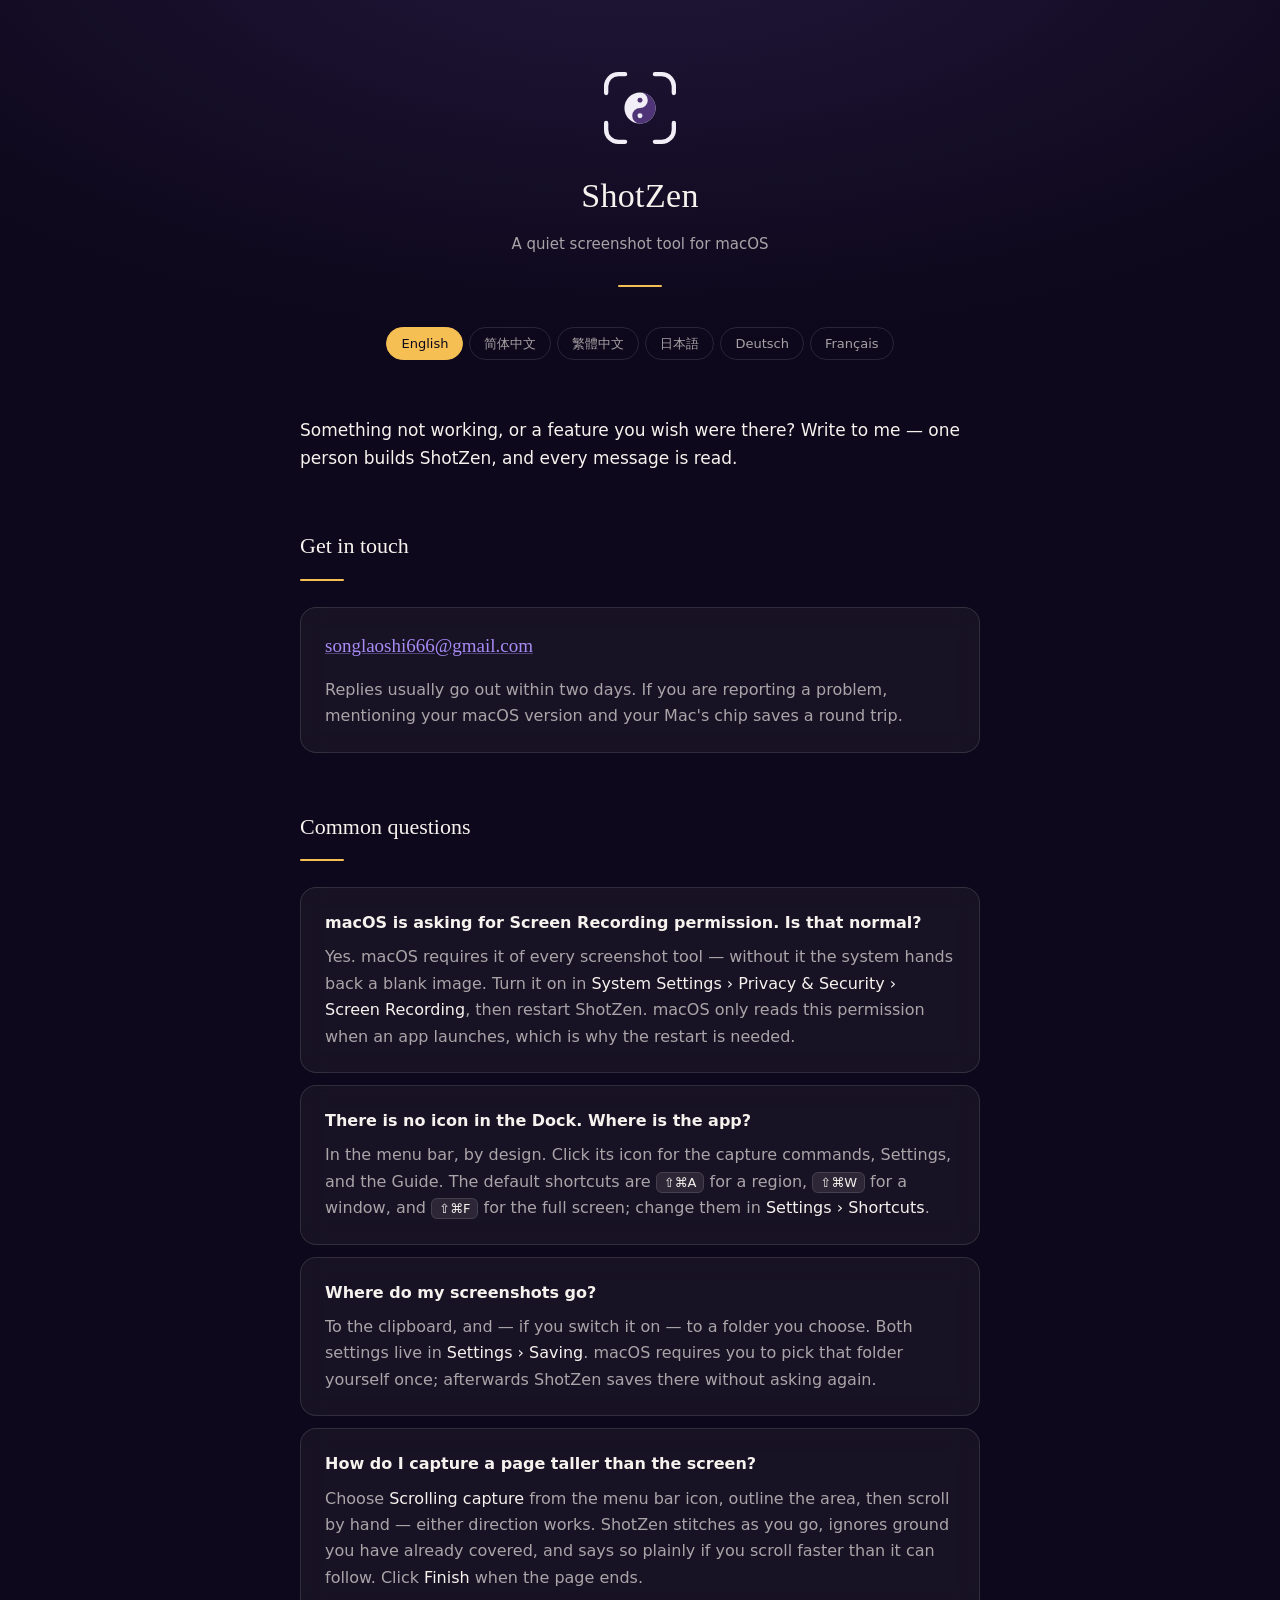
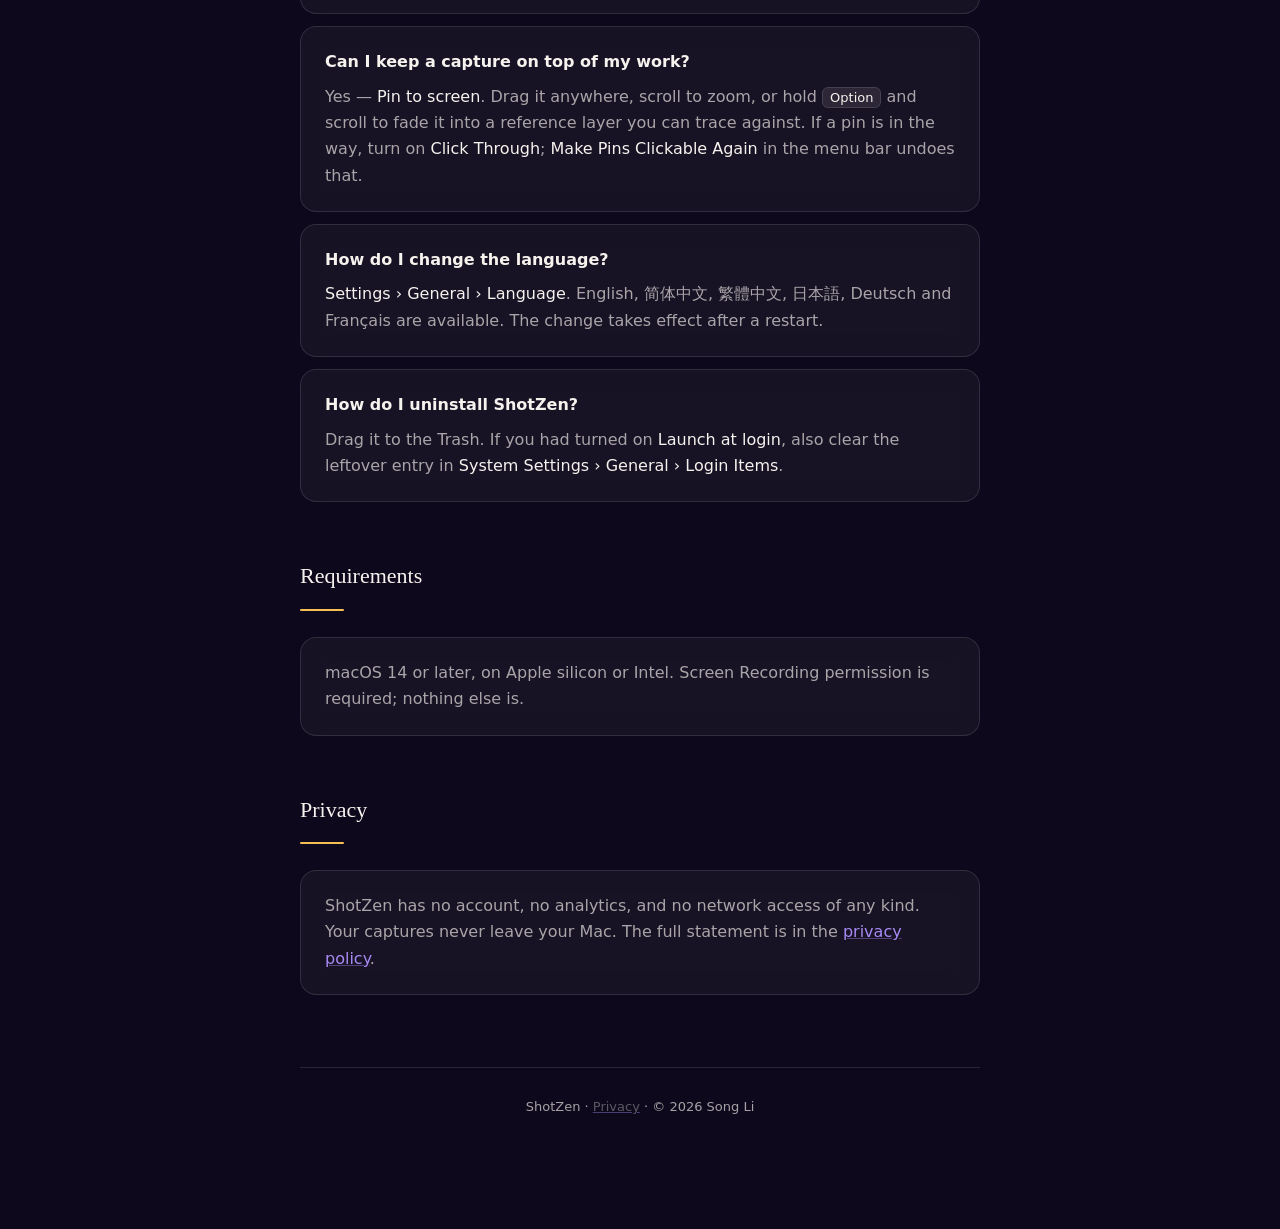
==== index.html @ 88cb07cc "Restore readable source layout in the CJK translations The pass that removed line breaks from inside" ====
<!DOCTYPE html>
<html lang="en">
<head>
<meta charset="utf-8">
<meta name="viewport" content="width=device-width, initial-scale=1">
<title>ShotZen — Support</title>
<meta name="description" content="Support for ShotZen, a quiet screenshot tool for macOS.">
<link rel="stylesheet" href="shotzen.css">
</head>
<body>
<div class="wrap">

<header>
  <!-- The app's own mark: four corner brackets around a taiji, light on the
       left, shade on the right — the same construction as the app icon. -->
  <svg class="mark" viewBox="0 0 100 100" role="img" aria-label="ShotZen">
    <g fill="none" stroke="#f2eef7" stroke-width="6" stroke-linecap="round">
      <path d="M3 29.32 L3 19.92 A16.92 16.92 0 0 1 19.92 3 L29.32 3"/>
      <path d="M70.68 3 L80.08 3 A16.92 16.92 0 0 1 97 19.92 L97 29.32"/>
      <path d="M97 70.68 L97 80.08 A16.92 16.92 0 0 1 80.08 97 L70.68 97"/>
      <path d="M29.32 97 L19.92 97 A16.92 16.92 0 0 1 3 80.08 L3 70.68"/>
    </g>
    <circle cx="50" cy="50" r="21.62" fill="#f2eef7"/>
    <path d="M50 28.38 A10.81 10.81 0 0 1 50 50 A10.81 10.81 0 0 0 50 71.62 A21.62 21.62 0 0 0 50 28.38 Z" fill="#4f3578"/>
    <circle cx="50" cy="39.19" r="3.46" fill="#4f3578"/>
    <circle cx="50" cy="60.81" r="3.46" fill="#f2eef7"/>
  </svg>
  <h1>ShotZen</h1>
  <p class="tagline">A quiet screenshot tool for macOS</p>
  <hr class="rule">
</header>

<nav class="langs" aria-label="Language">
  <button type="button" data-lang="en" aria-pressed="false">English</button>
  <button type="button" data-lang="zh-Hans" aria-pressed="false">简体中文</button>
  <button type="button" data-lang="zh-Hant" aria-pressed="false">繁體中文</button>
  <button type="button" data-lang="ja" aria-pressed="false">日本語</button>
  <button type="button" data-lang="de" aria-pressed="false">Deutsch</button>
  <button type="button" data-lang="fr" aria-pressed="false">Français</button>
</nav>

<main>

<!-- ===================== English ===================== -->
<article lang="en">
  <p class="lead">Something not working, or a feature you wish were there? Write
  to me — one person builds ShotZen, and every message is read.</p>

  <h2>Get in touch</h2><hr class="rule">
  <div class="card">
    <p class="mail"><a href="mailto:songlaoshi666@gmail.com">songlaoshi666@gmail.com</a></p>
    <p>Replies usually go out within two days. If you are reporting a problem,
    mentioning your macOS version and your Mac's chip saves a round trip.</p>
  </div>

  <h2>Common questions</h2><hr class="rule">

  <div class="card">
    <h3>macOS is asking for Screen Recording permission. Is that normal?</h3>
    <p>Yes. macOS requires it of every screenshot tool — without it the system
    hands back a blank image. Turn it on in <span class="path">System Settings ›
    Privacy &amp; Security › Screen Recording</span>, then restart ShotZen.
    macOS only reads this permission when an app launches, which is why the
    restart is needed.</p>
  </div>

  <div class="card">
    <h3>There is no icon in the Dock. Where is the app?</h3>
    <p>In the menu bar, by design. Click its icon for the capture commands,
    Settings, and the Guide. The default shortcuts are <kbd>⇧⌘A</kbd> for a
    region, <kbd>⇧⌘W</kbd> for a window, and <kbd>⇧⌘F</kbd> for the full
    screen; change them in <span class="path">Settings › Shortcuts</span>.</p>
  </div>

  <div class="card">
    <h3>Where do my screenshots go?</h3>
    <p>To the clipboard, and — if you switch it on — to a folder you choose.
    Both settings live in <span class="path">Settings › Saving</span>. macOS
    requires you to pick that folder yourself once; afterwards ShotZen saves
    there without asking again.</p>
  </div>

  <div class="card">
    <h3>How do I capture a page taller than the screen?</h3>
    <p>Choose <span class="path">Scrolling capture</span> from the menu bar
    icon, outline the area, then scroll by hand — either direction works.
    ShotZen stitches as you go, ignores ground you have already covered, and
    says so plainly if you scroll faster than it can follow. Click
    <span class="path">Finish</span> when the page ends.</p>
  </div>

  <div class="card">
    <h3>Can I keep a capture on top of my work?</h3>
    <p>Yes — <span class="path">Pin to screen</span>. Drag it anywhere, scroll
    to zoom, or hold <kbd>Option</kbd> and scroll to fade it into a reference
    layer you can trace against. If a pin is in the way, turn on
    <span class="path">Click Through</span>;
    <span class="path">Make Pins Clickable Again</span> in the menu bar undoes
    that.</p>
  </div>

  <div class="card">
    <h3>How do I change the language?</h3>
    <p><span class="path">Settings › General › Language</span>. English, 简体中文,
    繁體中文, 日本語, Deutsch and Français are available. The change takes effect
    after a restart.</p>
  </div>

  <div class="card">
    <h3>How do I uninstall ShotZen?</h3>
    <p>Drag it to the Trash. If you had turned on <span class="path">Launch at
    login</span>, also clear the leftover entry in <span class="path">System
    Settings › General › Login Items</span>.</p>
  </div>

  <h2>Requirements</h2><hr class="rule">
  <div class="card">
    <p>macOS 14 or later, on Apple silicon or Intel. Screen Recording
    permission is required; nothing else is.</p>
  </div>

  <h2>Privacy</h2><hr class="rule">
  <div class="card">
    <p>ShotZen has no account, no analytics, and no network access of any kind.
    Your captures never leave your Mac. The full statement is in the
    <a href="privacy.html">privacy policy</a>.</p>
  </div>
</article>

<!-- ===================== 简体中文 ===================== -->
<article lang="zh-Hans">
  <p class="lead">遇到问题，或者想要某个功能？写信给我 —— ShotZen 由一个人开发，每封邮件都会看。</p>

  <h2>联系方式</h2><hr class="rule">
  <div class="card">
    <p class="mail"><a href="mailto:songlaoshi666@gmail.com">songlaoshi666@gmail.com</a></p>
    <p>一般两天内回复。如果是反馈问题，说明一下 macOS 版本和 Mac 的芯片型号，可以少来回一轮。</p>
  </div>

  <h2>常见问题</h2><hr class="rule">
  <div class="card">
    <h3>macOS 要求「屏幕录制」权限，正常吗？</h3>
    <p>正常。macOS 对所有截图工具都有这个要求 —— 没有它，系统只会返回一张空白图像。在<span class="path">系统设置 › 隐私与安全性 › 屏幕录制</span>中打开，然后重新启动 ShotZen。macOS 只在应用启动时读取这个权限，所以必须重启一次。</p>
  </div>
  <div class="card">
    <h3>程序坞里没有图标，应用在哪？</h3>
    <p>在菜单栏，这是刻意的。点击菜单栏图标即可看到截图命令、设置和使用指引。默认快捷键：<kbd>⇧⌘A</kbd> 截取选区，<kbd>⇧⌘W</kbd> 截取窗口，<kbd>⇧⌘F</kbd> 截取全屏；可在<span class="path">设置 › 快捷键</span>中修改。</p>
  </div>
  <div class="card">
    <h3>截图保存到哪里了？</h3>
    <p>进入剪贴板；如果你开启了对应开关，还会存入你指定的文件夹。两项都在<span class="path">设置 › 保存</span>里。macOS 要求这个文件夹必须由你亲自选定一次，之后 ShotZen 会直接保存，不再询问。</p>
  </div>
  <div class="card">
    <h3>怎么截一屏放不下的长页面？</h3>
    <p>在菜单栏图标里选择<span class="path">长截图</span>，框出区域，然后手动滚动 —— 上下都可以。ShotZen 会边滚边拼，已经拼过的部分不会重复，滚得太快跟不上时也会明确提示。到底之后点<span class="path">完成</span>。</p>
  </div>
  <div class="card">
    <h3>能把截图一直浮在工作界面上吗？</h3>
    <p>可以，用<span class="path">钉在屏幕上</span>。随意拖动，滚轮缩放，按住 <kbd>Option</kbd> 滚动可以降低透明度，把它变成可以描摹的参考层。挡路时开启<span class="path">点击穿透</span>；菜单栏里的<span class="path">恢复贴图可点击</span>可以撤销。</p>
  </div>
  <div class="card">
    <h3>怎么切换界面语言？</h3>
    <p><span class="path">设置 › 通用 › 界面语言</span>。提供 English、简体中文、繁體中文、日本語、Deutsch、Français。重启后生效。</p>
  </div>
  <div class="card">
    <h3>怎么卸载？</h3>
    <p>拖到废纸篓即可。如果你曾开启<span class="path">登录时启动</span>，请再到<span class="path">系统设置 › 通用 › 登录项</span>中清理残留条目。</p>
  </div>

  <h2>运行要求</h2><hr class="rule">
  <div class="card">
    <p>macOS 14 或更高版本，Apple 芯片与 Intel 均可。只需要「屏幕录制」权限，别无其他。</p>
  </div>

  <h2>隐私</h2><hr class="rule">
  <div class="card">
    <p>ShotZen 没有账号，没有统计，也不具备任何联网能力。你的截图不会离开这台Mac。完整说明见<a href="privacy.html">隐私政策</a>。</p>
  </div>
</article>

<!-- ===================== 繁體中文 ===================== -->
<article lang="zh-Hant">
  <p class="lead">遇到問題，或希望加入某個功能？寫信給我 —— ShotZen 由一個人開發，每封信都會看。</p>

  <h2>聯絡方式</h2><hr class="rule">
  <div class="card">
    <p class="mail"><a href="mailto:songlaoshi666@gmail.com">songlaoshi666@gmail.com</a></p>
    <p>通常兩天內回覆。若是回報問題，附上 macOS 版本與 Mac 的晶片型號，可以少來回一次。</p>
  </div>

  <h2>常見問題</h2><hr class="rule">
  <div class="card">
    <h3>macOS 要求「螢幕錄製」權限，正常嗎？</h3>
    <p>正常。macOS 對所有螢幕擷取工具都有這項要求 —— 沒有它，系統只會傳回一張空白影像。請到<span class="path">系統設定 › 隱私權與安全性 › 螢幕錄製</span>開啟，然後重新啟動 ShotZen。macOS 只在 App 啟動時讀取這項權限，所以必須重開一次。</p>
  </div>
  <div class="card">
    <h3>Dock 裡沒有圖示，App 在哪裡？</h3>
    <p>在選單列，這是刻意的設計。點一下選單列圖示即可看到擷取指令、設定與使用指引。預設快速鍵：<kbd>⇧⌘A</kbd> 擷取選取範圍、<kbd>⇧⌘W</kbd> 擷取視窗、<kbd>⇧⌘F</kbd> 擷取全螢幕；可在<span class="path">設定 › 快速鍵</span>中更改。</p>
  </div>
  <div class="card">
    <h3>擷圖存到哪裡了？</h3>
    <p>會進入剪貼板；若你開啟了對應選項，也會存入你指定的檔案夾。兩者都在<span class="path">設定 › 儲存</span>裡。macOS 要求該檔案夾必須由你親自選定一次，之後 ShotZen 就會直接儲存，不再詢問。</p>
  </div>
  <div class="card">
    <h3>怎麼擷取比螢幕更長的頁面？</h3>
    <p>在選單列圖示中選擇<span class="path">長截圖</span>，框出範圍，然後手動捲動 —— 上下皆可。ShotZen 會邊捲邊拼接，已經拼過的部分不會重複，捲太快跟不上時也會明白提示。到底之後按<span class="path">完成</span>。</p>
  </div>
  <div class="card">
    <h3>可以讓擷圖一直浮在工作畫面上嗎？</h3>
    <p>可以，使用<span class="path">釘在螢幕上</span>。任意拖曳，滾動縮放，按住 <kbd>Option</kbd> 捲動可降低不透明度，讓它成為可描摹的參考層。擋路時開啟<span class="path">點按穿透</span>；選單列中的<span class="path">恢復貼圖可點按</span>可以還原。</p>
  </div>
  <div class="card">
    <h3>怎麼切換介面語言？</h3>
    <p><span class="path">設定 › 一般 › 介面語言</span>。提供 English、简体中文、繁體中文、日本語、Deutsch、Français。重新啟動後生效。</p>
  </div>
  <div class="card">
    <h3>如何解除安裝？</h3>
    <p>拖到垃圾桶即可。若你曾開啟<span class="path">登入時啟動</span>，請再到<span class="path">系統設定 › 一般 › 登入項目</span>清除殘留項目。</p>
  </div>

  <h2>系統需求</h2><hr class="rule">
  <div class="card">
    <p>macOS 14 或以上，Apple 晶片與 Intel 皆可。只需要「螢幕錄製」權限，別無其他。</p>
  </div>

  <h2>隱私</h2><hr class="rule">
  <div class="card">
    <p>ShotZen 沒有帳號、沒有分析統計，也不具備任何連網能力。你的擷圖不會離開這台 Mac。完整說明請見<a href="privacy.html">隱私權政策</a>。</p>
  </div>
</article>

<!-- ===================== 日本語 ===================== -->
<article lang="ja">
  <p class="lead">うまく動かない、あるいは欲しい機能がある。そんなときはメールをください。ShotZen は一人で作っていて、いただいたメールはすべて読んでいます。</p>

  <h2>お問い合わせ</h2><hr class="rule">
  <div class="card">
    <p class="mail"><a href="mailto:songlaoshi666@gmail.com">songlaoshi666@gmail.com</a></p>
    <p>通常 2 日以内に返信します。不具合のご報告では、macOS のバージョンと Macのチップを書き添えていただけると、やり取りが一往復減ります。</p>
  </div>

  <h2>よくある質問</h2><hr class="rule">
  <div class="card">
    <h3>macOS が「画面収録」の許可を求めます。正常ですか？</h3>
    <p>正常です。macOS はすべてのスクリーンショットツールにこれを求めます。許可がなければ、システムは白紙の画像を返すだけです。<span class="path">システム設定 › プライバシーとセキュリティ › 画面収録</span>でオンにし、ShotZen を再起動してください。macOS はこの許可を起動時にしか読まないため、再起動が必要です。</p>
  </div>
  <div class="card">
    <h3>Dock にアイコンがありません。アプリはどこですか？</h3>
    <p>メニューバーにあります。これは意図した設計です。アイコンをクリックすると取り込みコマンド、設定、使いかたが開きます。デフォルトのショートカットは<kbd>⇧⌘A</kbd>（範囲）、<kbd>⇧⌘W</kbd>（ウインドウ）、<kbd>⇧⌘F</kbd>（全画面）。<span class="path">設定 › ショートカット</span>で変更できます。</p>
  </div>
  <div class="card">
    <h3>取り込んだ画像はどこへ保存されますか？</h3>
    <p>クリップボードへ。さらにオンにすれば、選んだフォルダにも保存されます。どちらも<span class="path">設定 › 保存</span>にあります。macOS の仕様上、フォルダは一度ご自身で選ぶ必要があります。以降は確認なしにそこへ保存します。</p>
  </div>
  <div class="card">
    <h3>画面に収まらない長いページを取り込むには？</h3>
    <p>メニューバーのアイコンから<span class="path">スクロール取り込み</span>を選び、範囲を囲んでから手でスクロールします。上下どちらでも構いません。ShotZen はスクロールに合わせて繋ぎ、通過済みの部分を重複させず、追いつけない速さのときははっきり知らせます。終わったら<span class="path">完了</span>をクリックしてください。</p>
  </div>
  <div class="card">
    <h3>取り込んだ画像を作業の上に置いておけますか？</h3>
    <p>はい、<span class="path">画面にピン留め</span>で。自由に動かせ、スクロールで拡大縮小、<kbd>Option</kbd> を押しながらスクロールすると不透明度が下がり、なぞれる参照レイヤーになります。邪魔なときは<span class="path">クリックを透過</span>をオンに。メニューバーの<span class="path">ピンを再びクリック可能にする</span>で戻せます。</p>
  </div>
  <div class="card">
    <h3>表示言語を変えるには？</h3>
    <p><span class="path">設定 › 一般 › 言語</span>。English、简体中文、繁體中文、日本語、Deutsch、Français から選べます。再起動後に反映されます。</p>
  </div>
  <div class="card">
    <h3>アンインストールの方法は？</h3>
    <p>ゴミ箱にドラッグしてください。<span class="path">ログイン時に起動</span>をオンにしていた場合は、<span class="path">システム設定 › 一般 › ログイン項目</span>に残った項目も削除してください。</p>
  </div>

  <h2>動作環境</h2><hr class="rule">
  <div class="card">
    <p>macOS 14 以降、Apple シリコンおよび Intel。必要な許可は「画面収録」だけです。</p>
  </div>

  <h2>プライバシー</h2><hr class="rule">
  <div class="card">
    <p>ShotZen にはアカウントも解析もなく、ネットワーク機能そのものがありません。取り込んだ画像がこの Mac を出ることはありません。詳しくは<a href="privacy.html">プライバシーポリシー</a>をご覧ください。</p>
  </div>
</article>

<!-- ===================== Deutsch ===================== -->
<article lang="de">
  <p class="lead">Etwas funktioniert nicht, oder Ihnen fehlt eine Funktion?
  Schreiben Sie mir — ShotZen wird von einer Person entwickelt, und jede
  Nachricht wird gelesen.</p>

  <h2>Kontakt</h2><hr class="rule">
  <div class="card">
    <p class="mail"><a href="mailto:songlaoshi666@gmail.com">songlaoshi666@gmail.com</a></p>
    <p>Antwort in der Regel innerhalb von zwei Tagen. Bei Fehlerberichten
    sparen Ihre macOS-Version und der Chip Ihres Macs eine Rückfrage.</p>
  </div>

  <h2>Häufige Fragen</h2><hr class="rule">

  <div class="card">
    <h3>macOS verlangt die Berechtigung „Bildschirmaufnahme“. Ist das normal?</h3>
    <p>Ja. macOS verlangt sie von jedem Bildschirmfoto-Programm — ohne sie gibt
    das System nur ein leeres Bild zurück. Aktivieren Sie sie unter
    <span class="path">Systemeinstellungen › Datenschutz &amp; Sicherheit ›
    Bildschirmaufnahme</span> und starten Sie ShotZen neu. macOS liest diese
    Berechtigung nur beim Start einer App — daher der Neustart.</p>
  </div>

  <div class="card">
    <h3>Im Dock ist kein Symbol. Wo ist die App?</h3>
    <p>In der Menüleiste, und das mit Absicht. Ein Klick auf das Symbol zeigt
    die Aufnahmebefehle, die Einstellungen und die Einführung. Die
    Standard-Kurzbefehle sind <kbd>⇧⌘A</kbd> für einen Bereich,
    <kbd>⇧⌘W</kbd> für ein Fenster und <kbd>⇧⌘F</kbd> für den ganzen
    Bildschirm; ändern lassen sie sich unter
    <span class="path">Einstellungen › Kurzbefehle</span>.</p>
  </div>

  <div class="card">
    <h3>Wo landen meine Aufnahmen?</h3>
    <p>In der Zwischenablage — und, wenn Sie es einschalten, zusätzlich in einem
    Ordner Ihrer Wahl. Beides steht unter <span class="path">Einstellungen ›
    Sichern</span>. macOS verlangt, dass Sie diesen Ordner einmal selbst
    auswählen; danach sichert ShotZen dorthin, ohne erneut zu fragen.</p>
  </div>

  <div class="card">
    <h3>Wie nehme ich eine Seite auf, die höher ist als der Bildschirm?</h3>
    <p>Wählen Sie <span class="path">Scrollende Aufnahme</span> im Menüleisten-
    symbol, umreißen Sie den Bereich und scrollen Sie dann von Hand — in beide
    Richtungen. ShotZen fügt laufend zusammen, überspringt bereits Erfasstes und
    sagt es deutlich, wenn Sie schneller scrollen, als es folgen kann. Am Ende
    auf <span class="path">Abschließen</span> klicken.</p>
  </div>

  <div class="card">
    <h3>Kann eine Aufnahme über meiner Arbeit schweben bleiben?</h3>
    <p>Ja — <span class="path">Auf dem Bildschirm anheften</span>. Frei
    verschiebbar, Scrollen zoomt, und mit gedrückter <kbd>Wahltaste</kbd> wird
    sie beim Scrollen transparenter, bis sie eine Referenzebene zum Nachzeichnen
    ist. Steht sie im Weg, aktivieren Sie <span class="path">Klicks
    durchlassen</span>; <span class="path">Angeheftete wieder anklickbar
    machen</span> in der Menüleiste hebt das auf.</p>
  </div>

  <div class="card">
    <h3>Wie ändere ich die Sprache?</h3>
    <p><span class="path">Einstellungen › Allgemein › Sprache</span>. Verfügbar
    sind English, 简体中文, 繁體中文, 日本語, Deutsch und Français. Die Änderung
    wirkt nach einem Neustart.</p>
  </div>

  <div class="card">
    <h3>Wie deinstalliere ich ShotZen?</h3>
    <p>In den Papierkorb ziehen. Hatten Sie <span class="path">Beim Anmelden
    öffnen</span> aktiviert, entfernen Sie zusätzlich den verbliebenen Eintrag
    unter <span class="path">Systemeinstellungen › Allgemein ›
    Anmeldeobjekte</span>.</p>
  </div>

  <h2>Systemvoraussetzungen</h2><hr class="rule">
  <div class="card">
    <p>macOS 14 oder neuer, auf Apple Silicon oder Intel. Nötig ist allein die
    Berechtigung zur Bildschirmaufnahme.</p>
  </div>

  <h2>Datenschutz</h2><hr class="rule">
  <div class="card">
    <p>ShotZen hat kein Benutzerkonto, keine Analyse und überhaupt keinen
    Netzwerkzugriff. Ihre Aufnahmen verlassen Ihren Mac nicht. Die vollständige
    Erklärung steht in der <a href="privacy.html">Datenschutzerklärung</a>.</p>
  </div>
</article>

<!-- ===================== Français ===================== -->
<article lang="fr">
  <p class="lead">Quelque chose ne fonctionne pas, ou il vous manque une
  fonction ? Écrivez-moi — ShotZen est développé par une seule personne, et
  chaque message est lu.</p>

  <h2>Contact</h2><hr class="rule">
  <div class="card">
    <p class="mail"><a href="mailto:songlaoshi666@gmail.com">songlaoshi666@gmail.com</a></p>
    <p>Réponse en général sous deux jours. Pour signaler un problème, précisez
    votre version de macOS et la puce de votre Mac : cela évite un aller-retour.</p>
  </div>

  <h2>Questions fréquentes</h2><hr class="rule">

  <div class="card">
    <h3>macOS demande l'autorisation « Enregistrement de l'écran ». Est-ce normal ?</h3>
    <p>Oui. macOS l'exige de tout outil de capture — sans elle, le système ne
    renvoie qu'une image vide. Activez-la dans <span class="path">Réglages
    Système › Confidentialité et sécurité › Enregistrement de l'écran</span>,
    puis relancez ShotZen. macOS ne lit cette autorisation qu'au lancement d'une
    app, d'où le redémarrage.</p>
  </div>

  <div class="card">
    <h3>Aucune icône dans le Dock. Où est l'app ?</h3>
    <p>Dans la barre des menus, à dessein. Un clic sur son icône donne accès aux
    commandes de capture, aux réglages et au guide. Raccourcis par défaut :
    <kbd>⇧⌘A</kbd> pour une zone, <kbd>⇧⌘W</kbd> pour une fenêtre et
    <kbd>⇧⌘F</kbd> pour tout l'écran ; modifiables dans
    <span class="path">Réglages › Raccourcis</span>.</p>
  </div>

  <div class="card">
    <h3>Où vont mes captures ?</h3>
    <p>Dans le presse-papiers et, si vous l'activez, dans un dossier de votre
    choix. Les deux réglages sont dans <span class="path">Réglages ›
    Enregistrement</span>. macOS exige que vous choisissiez ce dossier vous-même
    une fois ; ensuite ShotZen y enregistre sans plus rien demander.</p>
  </div>

  <div class="card">
    <h3>Comment capturer une page plus haute que l'écran ?</h3>
    <p>Choisissez <span class="path">Capture avec défilement</span> depuis
    l'icône de la barre des menus, délimitez la zone, puis faites défiler à la
    main — dans un sens ou dans l'autre. ShotZen assemble au fur et à mesure,
    ignore ce qui a déjà été parcouru et vous prévient clairement si vous
    défilez plus vite qu'il ne peut suivre. Cliquez sur
    <span class="path">Terminer</span> une fois arrivé au bout.</p>
  </div>

  <div class="card">
    <h3>Puis-je garder une capture au-dessus de mon travail ?</h3>
    <p>Oui — <span class="path">Épingler à l'écran</span>. Déplacez-la où vous
    voulez, faites défiler pour zoomer, ou maintenez <kbd>Option</kbd> en
    faisant défiler pour l'estomper en calque de référence à décalquer. Si elle
    gêne, activez <span class="path">Laisser passer les clics</span> ;
    <span class="path">Rendre les épingles cliquables</span> dans la barre des
    menus annule cela.</p>
  </div>

  <div class="card">
    <h3>Comment changer la langue ?</h3>
    <p><span class="path">Réglages › Général › Langue</span>. English, 简体中文,
    繁體中文, 日本語, Deutsch et Français sont proposés. Le changement prend effet
    après un redémarrage.</p>
  </div>

  <div class="card">
    <h3>Comment désinstaller ShotZen ?</h3>
    <p>Glissez-le vers la corbeille. Si vous aviez activé <span class="path">
    Ouvrir à la session</span>, supprimez aussi l'entrée résiduelle dans
    <span class="path">Réglages Système › Général › Ouverture</span>.</p>
  </div>

  <h2>Configuration requise</h2><hr class="rule">
  <div class="card">
    <p>macOS 14 ou ultérieur, sur Apple silicon comme sur Intel. Seule
    l'autorisation d'enregistrement de l'écran est nécessaire.</p>
  </div>

  <h2>Confidentialité</h2><hr class="rule">
  <div class="card">
    <p>ShotZen n'a ni compte, ni statistiques, ni le moindre accès réseau. Vos
    captures ne quittent pas votre Mac. La déclaration complète se trouve dans
    la <a href="privacy.html">politique de confidentialité</a>.</p>
  </div>
</article>

</main>

<footer>
  <p>ShotZen · <a href="privacy.html">Privacy</a> · © 2026 Song Li</p>
</footer>

</div>
<script src="shotzen.js"></script>
</body>
</html>
---- shotzen.css ----
/* ShotZen web pages — support and privacy.
 *
 * The palette is lifted from Theme/ZenTheme.swift so the pages and the app are
 * the same object seen twice. Serif headings, a 44x2 gold rule under them, and
 * frosted panels on a violet-night ground: the family vocabulary. What is not
 * carried over is BreathZen's motion — nobody dwells on a support page, and a
 * static drifting mote reads as dust on the display.
 */

:root {
  --night: #0d081b;
  --black: #140d26;
  --ink: #22173b;
  --text: #f6f2ed;
  --subtext: rgba(246, 242, 237, 0.66);
  --faint: rgba(246, 242, 237, 0.34);
  --hairline: rgba(246, 242, 237, 0.12);
  --gold: #f5bf54;
  --violet: #a88bf5;
  --moon: #f2eef7;
  --shade: #4f3578;

  --serif: ui-serif, Georgia, "Songti SC", "Source Han Serif SC", "Noto Serif CJK SC",
           "Hiragino Mincho ProN", "PingFang SC", serif;
  --sans: -apple-system, BlinkMacSystemFont, "Segoe UI", "PingFang SC",
          "Hiragino Sans", "Noto Sans CJK SC", system-ui, sans-serif;
}

* { box-sizing: border-box; }

html { -webkit-text-size-adjust: 100%; }

body {
  margin: 0;
  padding: 0 24px 96px;
  background:
    radial-gradient(120% 80% at 50% -10%, var(--ink) 0%, transparent 60%),
    var(--night);
  background-attachment: fixed;
  color: var(--text);
  font-family: var(--sans);
  font-size: 16px;
  line-height: 1.65;
  -webkit-font-smoothing: antialiased;
}

.wrap { max-width: 680px; margin: 0 auto; }

/* Masthead ---------------------------------------------------------------- */

header { padding: 72px 0 0; text-align: center; }

.mark { width: 72px; height: 72px; display: block; margin: 0 auto 24px; }

h1 {
  font-family: var(--serif);
  font-size: 34px;
  font-weight: 500;
  letter-spacing: 0.01em;
  margin: 0;
}

.tagline { color: var(--subtext); margin: 8px 0 0; font-size: 15px; }

/* The family's heading rule: 44 wide, 2 tall, gold. */
.rule {
  width: 44px;
  height: 2px;
  border: 0;
  margin: 28px auto 0;
  background: var(--gold);
  border-radius: 1px;
}

/* Language bar ------------------------------------------------------------ */

.langs {
  display: flex;
  flex-wrap: wrap;
  justify-content: center;
  gap: 6px;
  margin: 40px 0 56px;
}

.langs button {
  font: inherit;
  font-size: 13px;
  color: var(--subtext);
  background: transparent;
  border: 1px solid var(--hairline);
  border-radius: 999px;
  padding: 5px 14px;
  cursor: pointer;
  transition: color 0.18s, border-color 0.18s, background-color 0.18s;
}

.langs button:hover { color: var(--text); border-color: rgba(246, 242, 237, 0.28); }

.langs button[aria-pressed="true"] {
  color: var(--night);
  background: var(--gold);
  border-color: var(--gold);
}

/* Body -------------------------------------------------------------------- */

article { display: none; }
article.on { display: block; }

h2 {
  font-family: var(--serif);
  font-size: 22px;
  font-weight: 500;
  margin: 56px 0 0;
}

h2 + .rule { margin: 14px 0 26px; }

h3 {
  font-size: 16px;
  font-weight: 600;
  margin: 0 0 8px;
  color: var(--text);
}

p { margin: 0 0 16px; color: var(--subtext); }
p.lead { color: var(--text); font-size: 17px; }

a { color: var(--violet); text-decoration-color: rgba(168, 139, 245, 0.4); }
a:hover { color: var(--gold); text-decoration-color: rgba(245, 191, 84, 0.5); }

/* Frosted panel — one question, or one clause of the policy. */
.card {
  background: rgba(246, 242, 237, 0.045);
  border: 1px solid var(--hairline);
  border-radius: 16px;
  padding: 22px 24px;
  margin: 0 0 12px;
  backdrop-filter: blur(12px);
  -webkit-backdrop-filter: blur(12px);
}

.card p:last-child { margin-bottom: 0; }

ul { margin: 0 0 16px; padding-left: 20px; color: var(--subtext); }
li { margin: 0 0 8px; }
li::marker { color: var(--gold); }

kbd {
  font-family: var(--sans);
  font-size: 13px;
  color: var(--text);
  background: rgba(246, 242, 237, 0.09);
  border: 1px solid var(--hairline);
  border-radius: 6px;
  padding: 2px 7px;
  white-space: nowrap;
}

.path { color: var(--text); }

.mail {
  font-family: var(--serif);
  font-size: 19px;
  word-break: break-all;
}

footer {
  margin-top: 72px;
  padding-top: 28px;
  border-top: 1px solid var(--hairline);
  text-align: center;
  color: var(--faint);
  font-size: 13px;
}

footer a { color: var(--faint); }
footer a:hover { color: var(--subtext); }

@media (max-width: 520px) {
  header { padding-top: 48px; }
  h1 { font-size: 28px; }
  .card { padding: 18px 18px; }
}
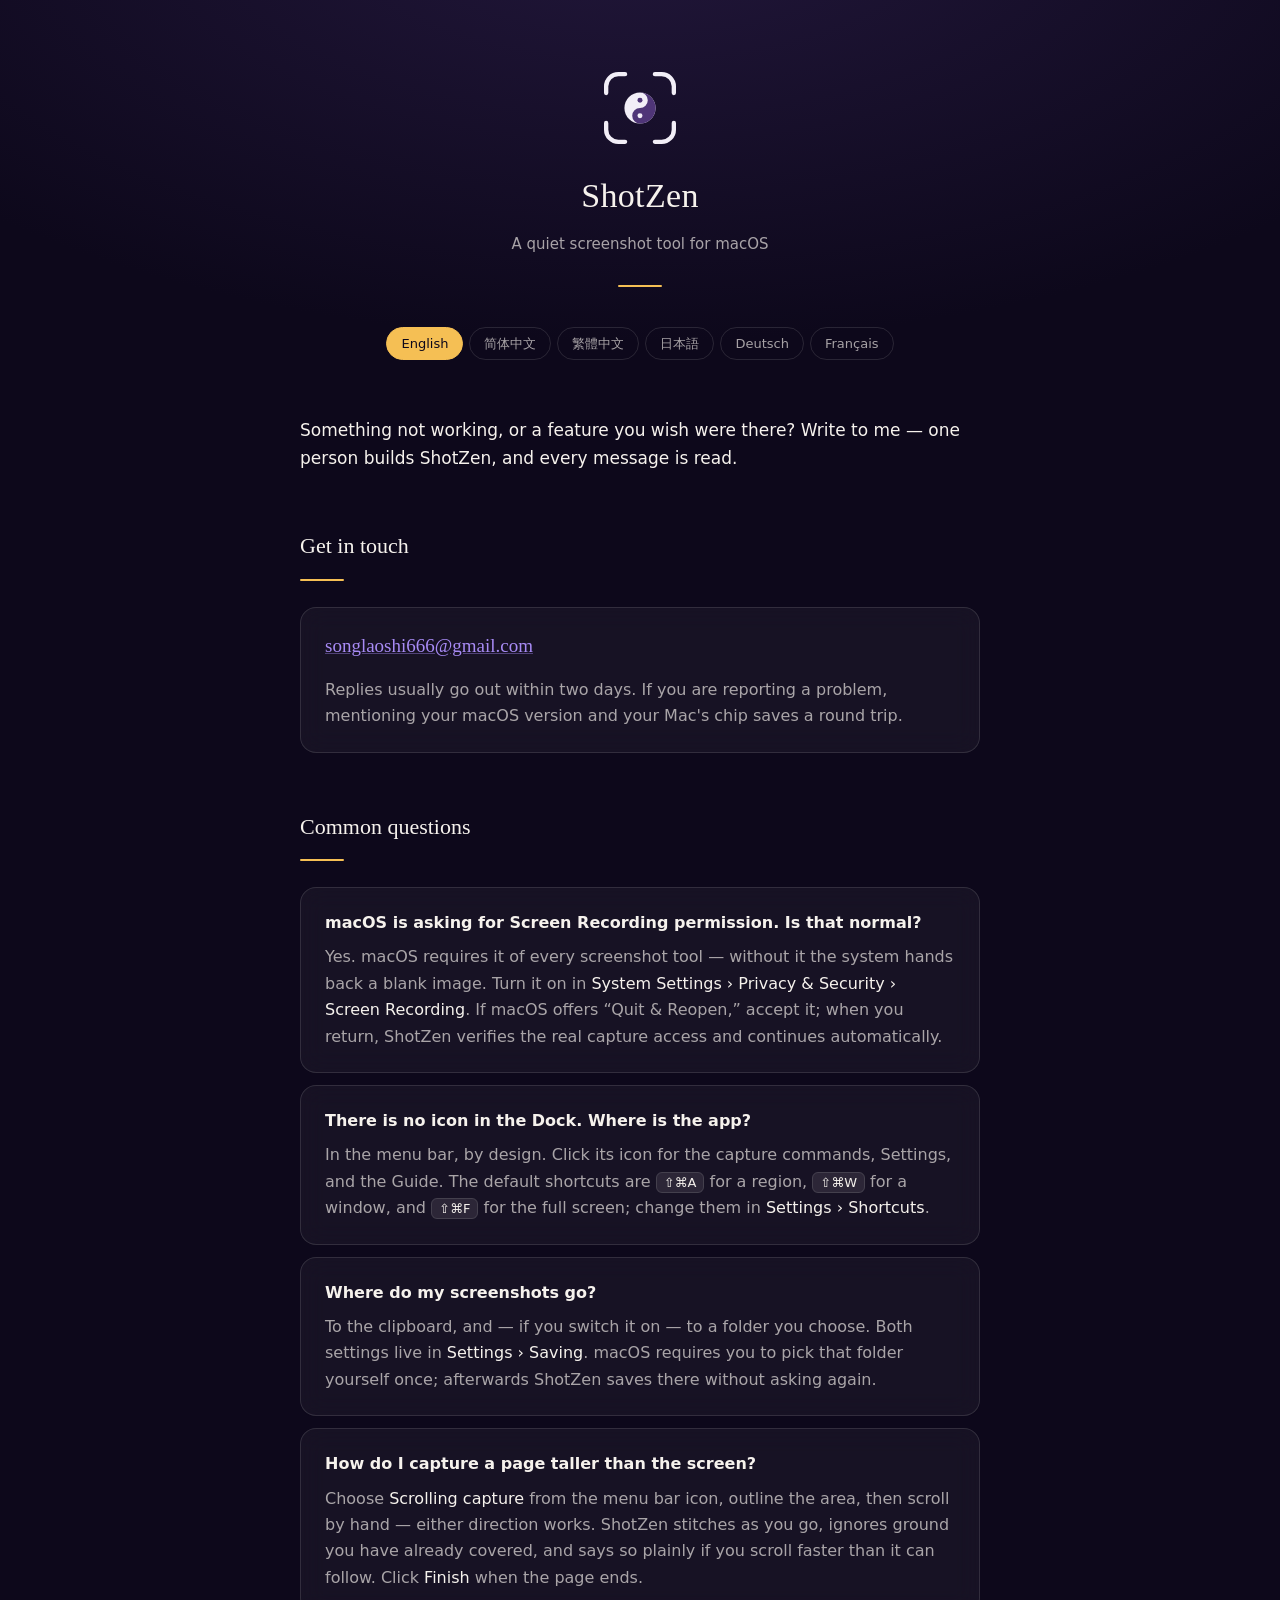
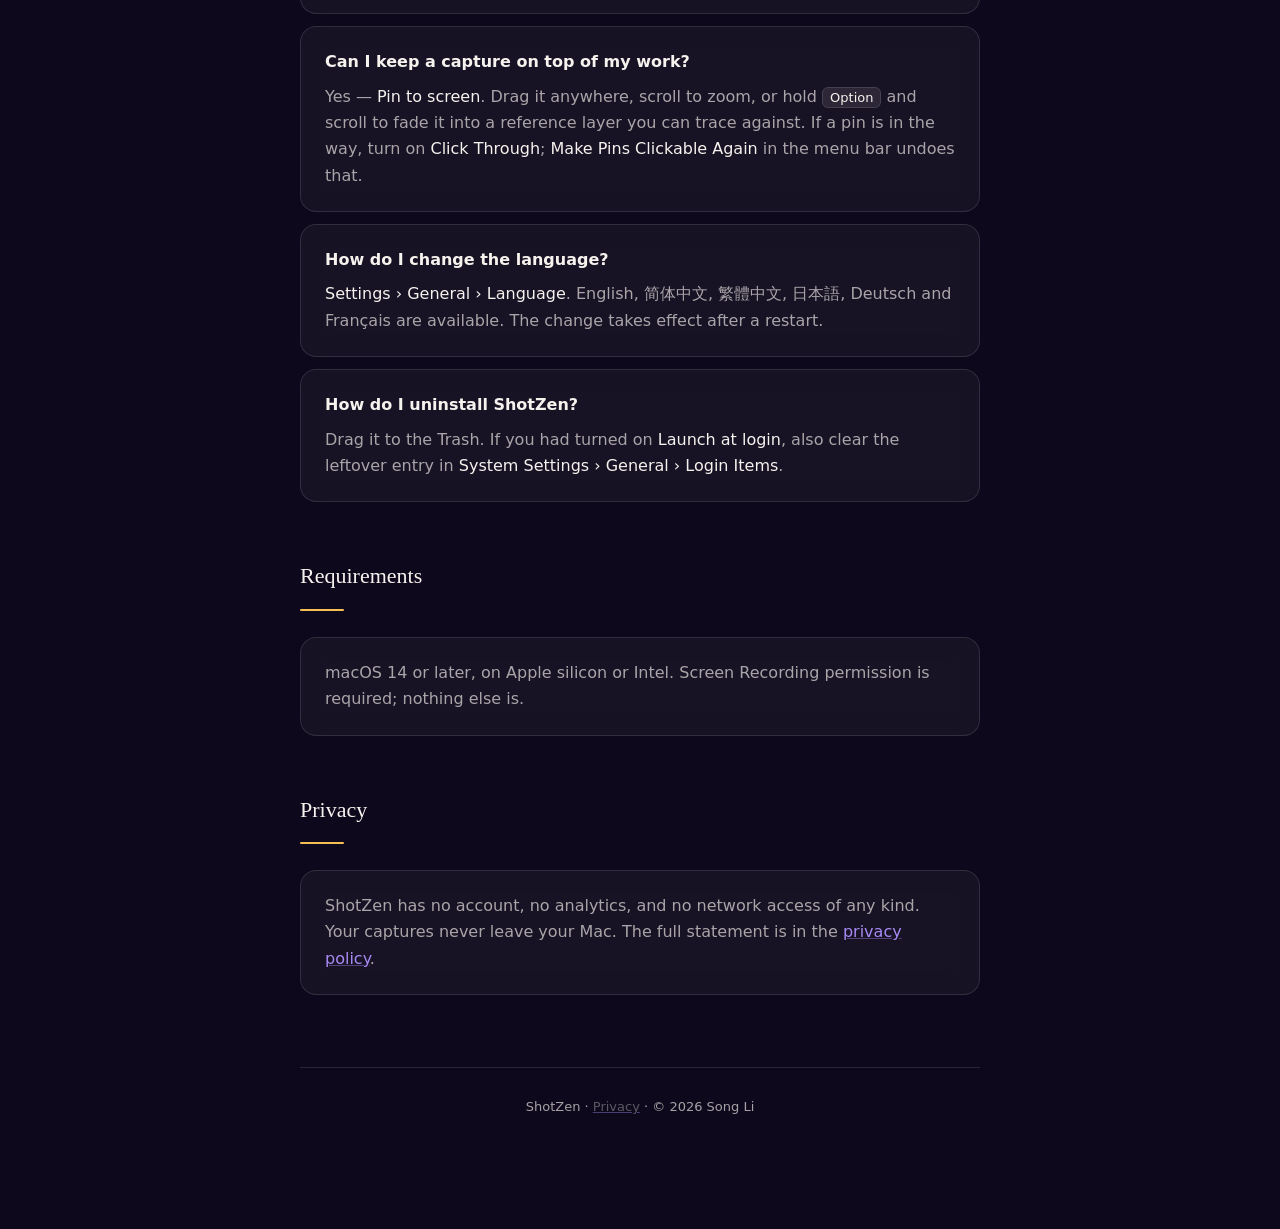
==== commit 7e7a04c9: "Clarify screen recording permission flow" ====
--- a/index.html
+++ b/index.html
@@ -59,9 +59,9 @@
     <h3>macOS is asking for Screen Recording permission. Is that normal?</h3>
     <p>Yes. macOS requires it of every screenshot tool — without it the system
     hands back a blank image. Turn it on in <span class="path">System Settings ›
-    Privacy &amp; Security › Screen Recording</span>, then restart ShotZen.
-    macOS only reads this permission when an app launches, which is why the
-    restart is needed.</p>
+    Privacy &amp; Security › Screen Recording</span>. If macOS offers “Quit &amp;
+    Reopen,” accept it; when you return, ShotZen verifies the real capture
+    access and continues automatically.</p>
   </div>
 
   <div class="card">
@@ -140,7 +140,7 @@
   <h2>常见问题</h2><hr class="rule">
   <div class="card">
     <h3>macOS 要求「屏幕录制」权限，正常吗？</h3>
-    <p>正常。macOS 对所有截图工具都有这个要求 —— 没有它，系统只会返回一张空白图像。在<span class="path">系统设置 › 隐私与安全性 › 屏幕录制</span>中打开，然后重新启动 ShotZen。macOS 只在应用启动时读取这个权限，所以必须重启一次。</p>
+    <p>正常。macOS 对所有截图工具都有这个要求 —— 没有它，系统只会返回一张空白图像。在<span class="path">系统设置 › 隐私与安全性 › 屏幕录制</span>中打开；如果系统提示“退出并重新打开”，确认即可。回到 ShotZen 后，应用会验证真实截图权限并自动继续。</p>
   </div>
   <div class="card">
     <h3>程序坞里没有图标，应用在哪？</h3>
@@ -191,7 +191,7 @@
   <h2>常見問題</h2><hr class="rule">
   <div class="card">
     <h3>macOS 要求「螢幕錄製」權限，正常嗎？</h3>
-    <p>正常。macOS 對所有螢幕擷取工具都有這項要求 —— 沒有它，系統只會傳回一張空白影像。請到<span class="path">系統設定 › 隱私權與安全性 › 螢幕錄製</span>開啟，然後重新啟動 ShotZen。macOS 只在 App 啟動時讀取這項權限，所以必須重開一次。</p>
+    <p>正常。macOS 對所有螢幕擷取工具都有這項要求 —— 沒有它，系統只會傳回一張空白影像。請到<span class="path">系統設定 › 隱私權與安全性 › 螢幕錄製</span>開啟；若系統提示「結束並重新打開」，確認即可。回到 ShotZen 後，App 會驗證實際擷取權限並自動繼續。</p>
   </div>
   <div class="card">
     <h3>Dock 裡沒有圖示，App 在哪裡？</h3>
@@ -242,7 +242,7 @@
   <h2>よくある質問</h2><hr class="rule">
   <div class="card">
     <h3>macOS が「画面収録」の許可を求めます。正常ですか？</h3>
-    <p>正常です。macOS はすべてのスクリーンショットツールにこれを求めます。許可がなければ、システムは白紙の画像を返すだけです。<span class="path">システム設定 › プライバシーとセキュリティ › 画面収録</span>でオンにし、ShotZen を再起動してください。macOS はこの許可を起動時にしか読まないため、再起動が必要です。</p>
+    <p>正常です。macOS はすべてのスクリーンショットツールにこれを求めます。許可がなければ、システムは白紙の画像を返すだけです。<span class="path">システム設定 › プライバシーとセキュリティ › 画面収録</span>でオンにし、「終了して再度開く」が表示されたら許可してください。ShotZen に戻ると実際の取り込み権限を確認し、自動的に次へ進みます。</p>
   </div>
   <div class="card">
     <h3>Dock にアイコンがありません。アプリはどこですか？</h3>
@@ -300,8 +300,9 @@
     <p>Ja. macOS verlangt sie von jedem Bildschirmfoto-Programm — ohne sie gibt
     das System nur ein leeres Bild zurück. Aktivieren Sie sie unter
     <span class="path">Systemeinstellungen › Datenschutz &amp; Sicherheit ›
-    Bildschirmaufnahme</span> und starten Sie ShotZen neu. macOS liest diese
-    Berechtigung nur beim Start einer App — daher der Neustart.</p>
+    Bildschirmaufnahme</span>. Falls macOS „Beenden &amp; erneut öffnen“ anbietet,
+    bestätigen Sie dies. Danach prüft ShotZen den tatsächlichen
+    Bildschirmzugriff und fährt automatisch fort.</p>
   </div>
 
   <div class="card">
@@ -389,9 +390,9 @@
     <h3>macOS demande l'autorisation « Enregistrement de l'écran ». Est-ce normal ?</h3>
     <p>Oui. macOS l'exige de tout outil de capture — sans elle, le système ne
     renvoie qu'une image vide. Activez-la dans <span class="path">Réglages
-    Système › Confidentialité et sécurité › Enregistrement de l'écran</span>,
-    puis relancez ShotZen. macOS ne lit cette autorisation qu'au lancement d'une
-    app, d'où le redémarrage.</p>
+    Système › Confidentialité et sécurité › Enregistrement de l'écran</span>.
+    Si macOS propose « Quitter et rouvrir », acceptez. De retour dans ShotZen,
+    l'app vérifie l'accès réel à l'écran et continue automatiquement.</p>
   </div>
 
   <div class="card">
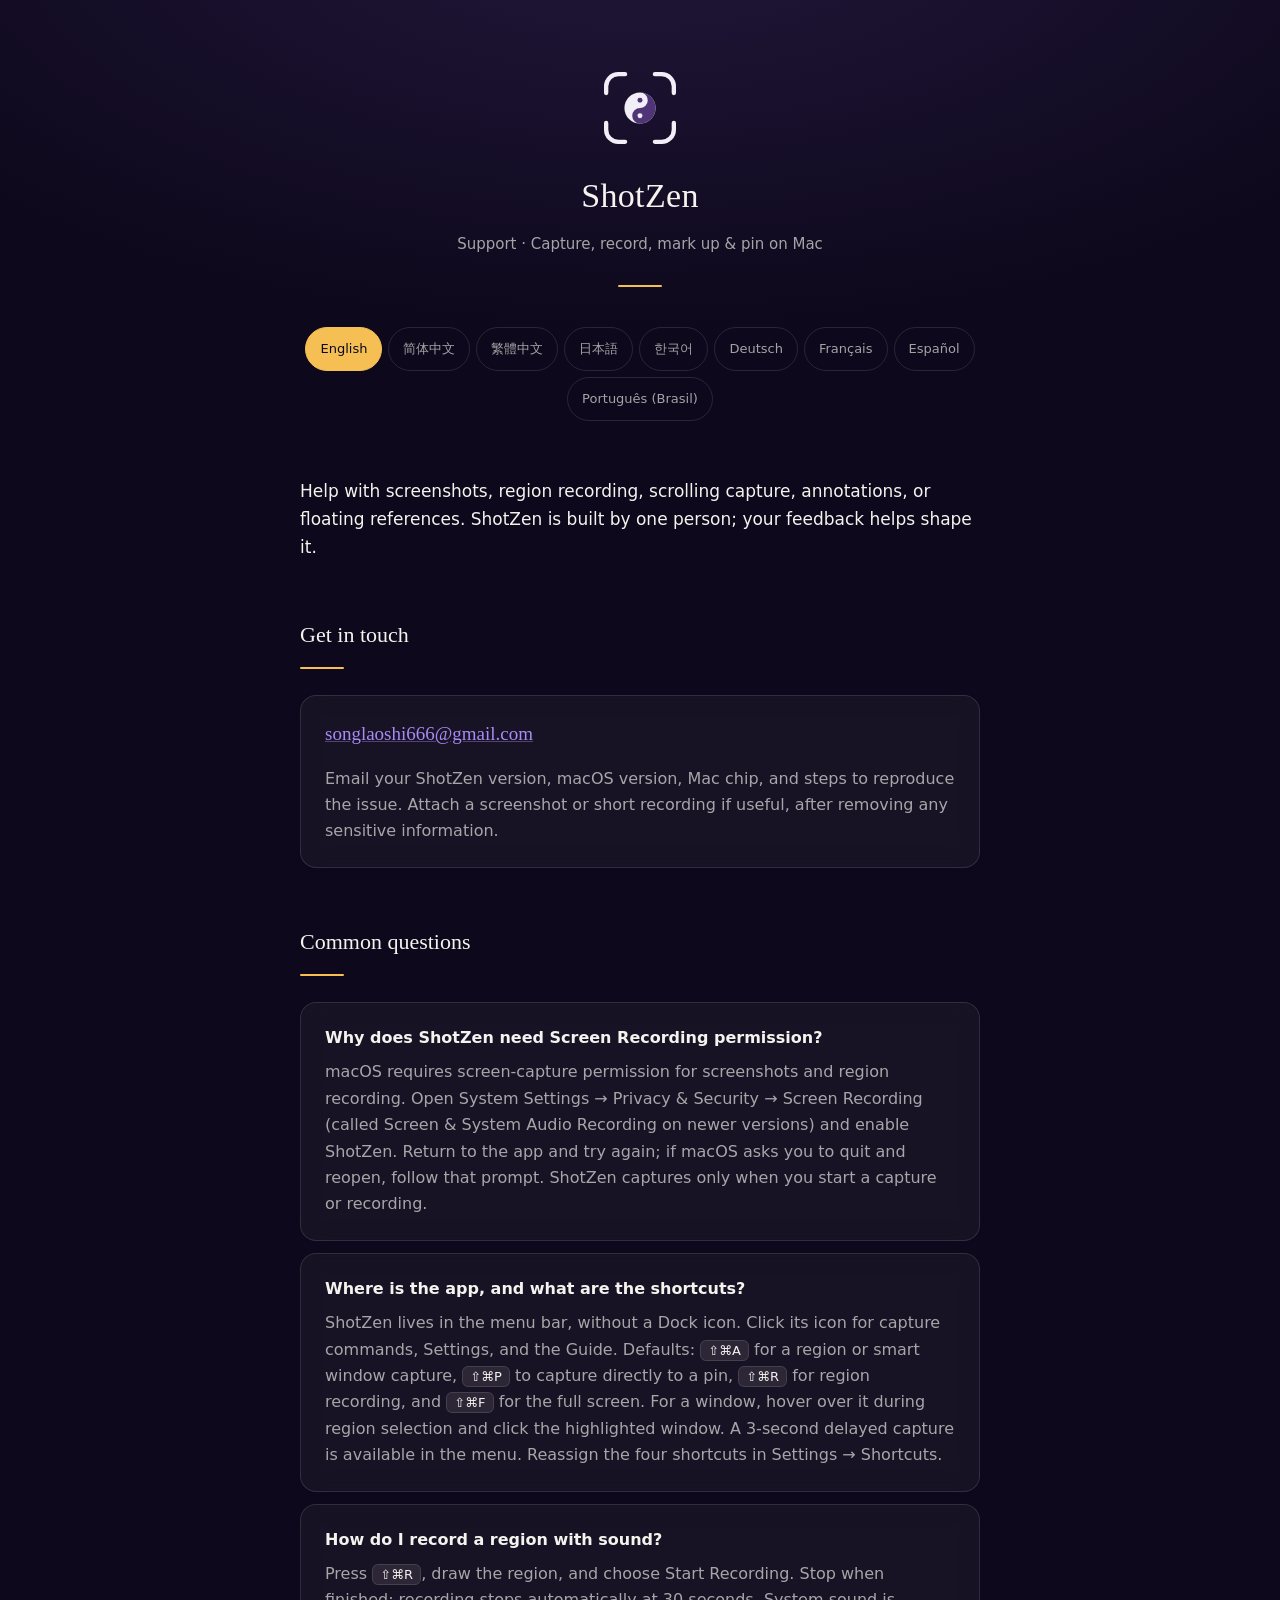
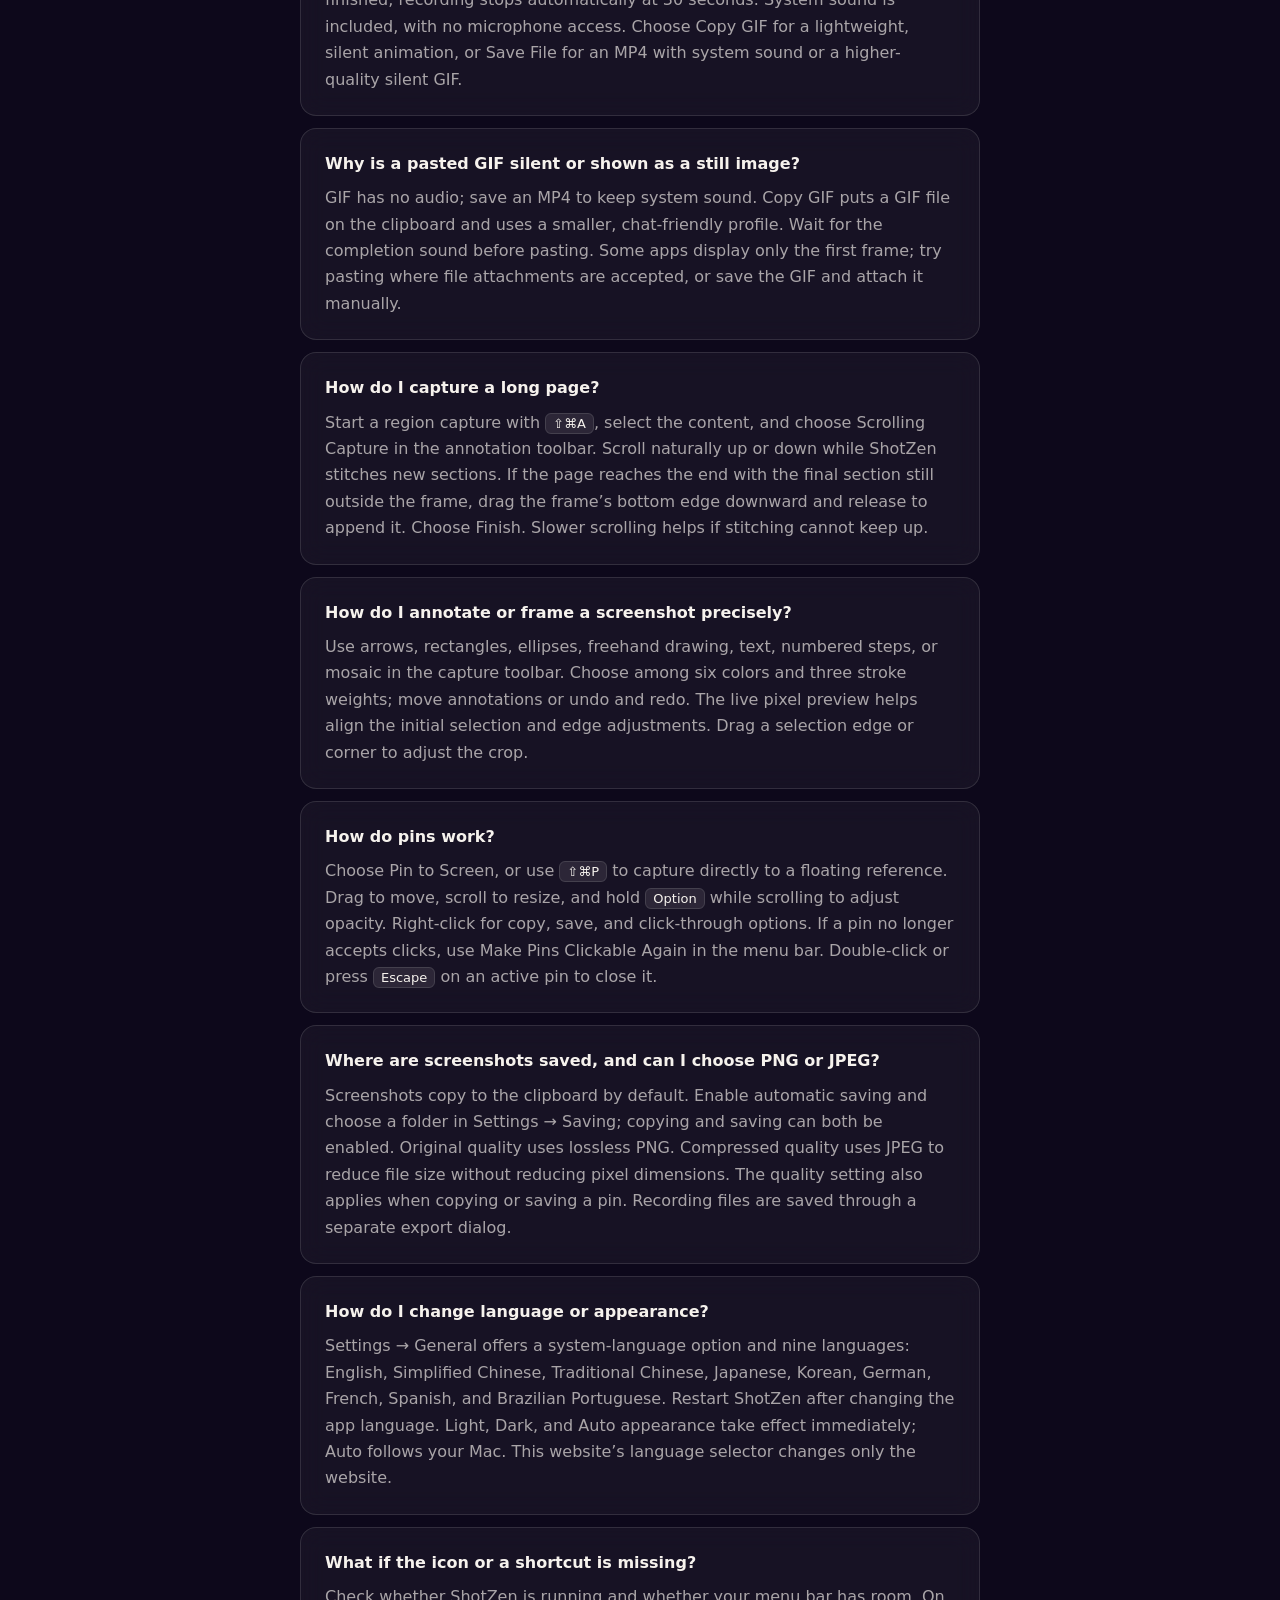
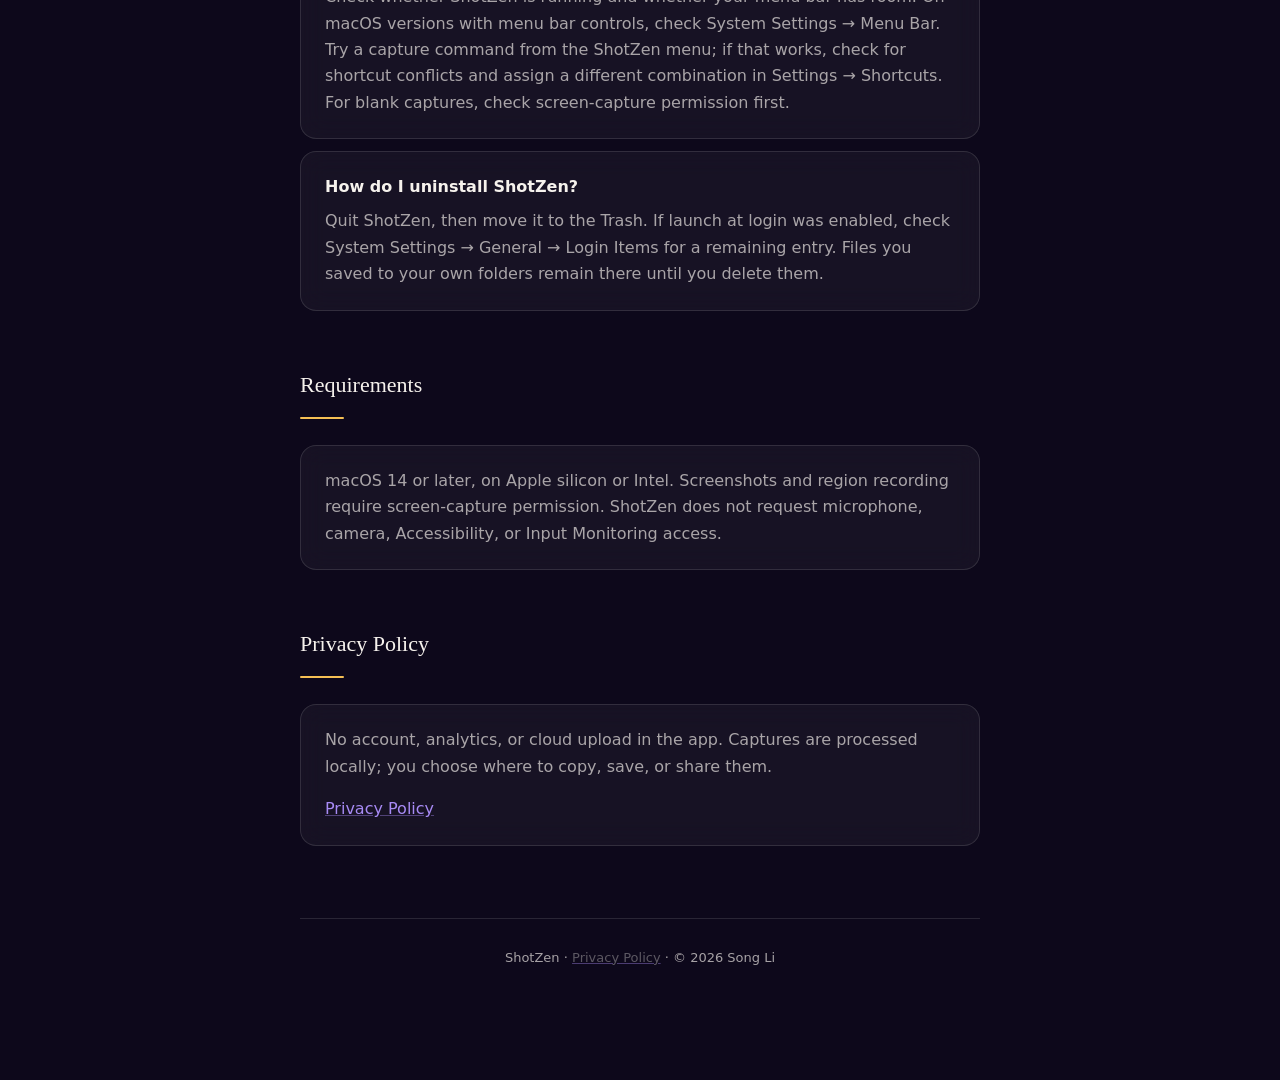
==== commit 7f26b2d1: "Update support and privacy pages for current features and nine languages" ====
--- a/index.html
+++ b/index.html
@@ -4,16 +4,15 @@
 <meta charset="utf-8">
 <meta name="viewport" content="width=device-width, initial-scale=1">
 <title>ShotZen — Support</title>
-<meta name="description" content="Support for ShotZen, a quiet screenshot tool for macOS.">
+<meta name="description" content="Help with screenshots, region recording, scrolling capture, annotations, or floating references. ShotZen is built by one person; your feedback helps shape it.">
 <link rel="stylesheet" href="shotzen.css">
+<script src="shotzen.js" defer></script>
+<noscript><style>article { display: block; } .langs { display: none; } article + article { margin-top: 80px; padding-top: 40px; border-top: 1px solid var(--hairline); }</style></noscript>
 </head>
 <body>
 <div class="wrap">
-
 <header>
-  <!-- The app's own mark: four corner brackets around a taiji, light on the
-       left, shade on the right — the same construction as the app icon. -->
-  <svg class="mark" viewBox="0 0 100 100" role="img" aria-label="ShotZen">
+<svg class="mark" viewBox="0 0 100 100" role="img" aria-label="ShotZen">
     <g fill="none" stroke="#f2eef7" stroke-width="6" stroke-linecap="round">
       <path d="M3 29.32 L3 19.92 A16.92 16.92 0 0 1 19.92 3 L29.32 3"/>
       <path d="M70.68 3 L80.08 3 A16.92 16.92 0 0 1 97 19.92 L97 29.32"/>
@@ -25,448 +24,223 @@
     <circle cx="50" cy="39.19" r="3.46" fill="#4f3578"/>
     <circle cx="50" cy="60.81" r="3.46" fill="#f2eef7"/>
   </svg>
-  <h1>ShotZen</h1>
-  <p class="tagline">A quiet screenshot tool for macOS</p>
-  <hr class="rule">
+<h1>ShotZen</h1>
+<p class="tagline">Support · Capture, record, mark up &amp; pin on Mac</p>
+<hr class="rule">
 </header>
-
 <nav class="langs" aria-label="Language">
-  <button type="button" data-lang="en" aria-pressed="false">English</button>
-  <button type="button" data-lang="zh-Hans" aria-pressed="false">简体中文</button>
-  <button type="button" data-lang="zh-Hant" aria-pressed="false">繁體中文</button>
-  <button type="button" data-lang="ja" aria-pressed="false">日本語</button>
-  <button type="button" data-lang="de" aria-pressed="false">Deutsch</button>
-  <button type="button" data-lang="fr" aria-pressed="false">Français</button>
+<button type="button" data-lang="en" aria-pressed="true">English</button>
+<button type="button" data-lang="zh-Hans" aria-pressed="false">简体中文</button>
+<button type="button" data-lang="zh-Hant" aria-pressed="false">繁體中文</button>
+<button type="button" data-lang="ja" aria-pressed="false">日本語</button>
+<button type="button" data-lang="ko" aria-pressed="false">한국어</button>
+<button type="button" data-lang="de" aria-pressed="false">Deutsch</button>
+<button type="button" data-lang="fr" aria-pressed="false">Français</button>
+<button type="button" data-lang="es" aria-pressed="false">Español</button>
+<button type="button" data-lang="pt-BR" aria-pressed="false">Português (Brasil)</button>
 </nav>
-
 <main>
-
-<!-- ===================== English ===================== -->
-<article lang="en">
-  <p class="lead">Something not working, or a feature you wish were there? Write
-  to me — one person builds ShotZen, and every message is read.</p>
-
-  <h2>Get in touch</h2><hr class="rule">
-  <div class="card">
-    <p class="mail"><a href="mailto:songlaoshi666@gmail.com">songlaoshi666@gmail.com</a></p>
-    <p>Replies usually go out within two days. If you are reporting a problem,
-    mentioning your macOS version and your Mac's chip saves a round trip.</p>
-  </div>
-
-  <h2>Common questions</h2><hr class="rule">
-
-  <div class="card">
-    <h3>macOS is asking for Screen Recording permission. Is that normal?</h3>
-    <p>Yes. macOS requires it of every screenshot tool — without it the system
-    hands back a blank image. Turn it on in <span class="path">System Settings ›
-    Privacy &amp; Security › Screen Recording</span>. If macOS offers “Quit &amp;
-    Reopen,” accept it; when you return, ShotZen verifies the real capture
-    access and continues automatically.</p>
-  </div>
-
-  <div class="card">
-    <h3>There is no icon in the Dock. Where is the app?</h3>
-    <p>In the menu bar, by design. Click its icon for the capture commands,
-    Settings, and the Guide. The default shortcuts are <kbd>⇧⌘A</kbd> for a
-    region, <kbd>⇧⌘W</kbd> for a window, and <kbd>⇧⌘F</kbd> for the full
-    screen; change them in <span class="path">Settings › Shortcuts</span>.</p>
-  </div>
-
-  <div class="card">
-    <h3>Where do my screenshots go?</h3>
-    <p>To the clipboard, and — if you switch it on — to a folder you choose.
-    Both settings live in <span class="path">Settings › Saving</span>. macOS
-    requires you to pick that folder yourself once; afterwards ShotZen saves
-    there without asking again.</p>
-  </div>
-
-  <div class="card">
-    <h3>How do I capture a page taller than the screen?</h3>
-    <p>Choose <span class="path">Scrolling capture</span> from the menu bar
-    icon, outline the area, then scroll by hand — either direction works.
-    ShotZen stitches as you go, ignores ground you have already covered, and
-    says so plainly if you scroll faster than it can follow. Click
-    <span class="path">Finish</span> when the page ends.</p>
-  </div>
-
-  <div class="card">
-    <h3>Can I keep a capture on top of my work?</h3>
-    <p>Yes — <span class="path">Pin to screen</span>. Drag it anywhere, scroll
-    to zoom, or hold <kbd>Option</kbd> and scroll to fade it into a reference
-    layer you can trace against. If a pin is in the way, turn on
-    <span class="path">Click Through</span>;
-    <span class="path">Make Pins Clickable Again</span> in the menu bar undoes
-    that.</p>
-  </div>
-
-  <div class="card">
-    <h3>How do I change the language?</h3>
-    <p><span class="path">Settings › General › Language</span>. English, 简体中文,
-    繁體中文, 日本語, Deutsch and Français are available. The change takes effect
-    after a restart.</p>
-  </div>
-
-  <div class="card">
-    <h3>How do I uninstall ShotZen?</h3>
-    <p>Drag it to the Trash. If you had turned on <span class="path">Launch at
-    login</span>, also clear the leftover entry in <span class="path">System
-    Settings › General › Login Items</span>.</p>
-  </div>
-
-  <h2>Requirements</h2><hr class="rule">
-  <div class="card">
-    <p>macOS 14 or later, on Apple silicon or Intel. Screen Recording
-    permission is required; nothing else is.</p>
-  </div>
-
-  <h2>Privacy</h2><hr class="rule">
-  <div class="card">
-    <p>ShotZen has no account, no analytics, and no network access of any kind.
-    Your captures never leave your Mac. The full statement is in the
-    <a href="privacy.html">privacy policy</a>.</p>
-  </div>
-</article>
-
-<!-- ===================== 简体中文 ===================== -->
-<article lang="zh-Hans">
-  <p class="lead">遇到问题，或者想要某个功能？写信给我 —— ShotZen 由一个人开发，每封邮件都会看。</p>
-
-  <h2>联系方式</h2><hr class="rule">
-  <div class="card">
-    <p class="mail"><a href="mailto:songlaoshi666@gmail.com">songlaoshi666@gmail.com</a></p>
-    <p>一般两天内回复。如果是反馈问题，说明一下 macOS 版本和 Mac 的芯片型号，可以少来回一轮。</p>
-  </div>
-
-  <h2>常见问题</h2><hr class="rule">
-  <div class="card">
-    <h3>macOS 要求「屏幕录制」权限，正常吗？</h3>
-    <p>正常。macOS 对所有截图工具都有这个要求 —— 没有它，系统只会返回一张空白图像。在<span class="path">系统设置 › 隐私与安全性 › 屏幕录制</span>中打开；如果系统提示“退出并重新打开”，确认即可。回到 ShotZen 后，应用会验证真实截图权限并自动继续。</p>
-  </div>
-  <div class="card">
-    <h3>程序坞里没有图标，应用在哪？</h3>
-    <p>在菜单栏，这是刻意的。点击菜单栏图标即可看到截图命令、设置和使用指引。默认快捷键：<kbd>⇧⌘A</kbd> 截取选区，<kbd>⇧⌘W</kbd> 截取窗口，<kbd>⇧⌘F</kbd> 截取全屏；可在<span class="path">设置 › 快捷键</span>中修改。</p>
-  </div>
-  <div class="card">
-    <h3>截图保存到哪里了？</h3>
-    <p>进入剪贴板；如果你开启了对应开关，还会存入你指定的文件夹。两项都在<span class="path">设置 › 保存</span>里。macOS 要求这个文件夹必须由你亲自选定一次，之后 ShotZen 会直接保存，不再询问。</p>
-  </div>
-  <div class="card">
-    <h3>怎么截一屏放不下的长页面？</h3>
-    <p>在菜单栏图标里选择<span class="path">长截图</span>，框出区域，然后手动滚动 —— 上下都可以。ShotZen 会边滚边拼，已经拼过的部分不会重复，滚得太快跟不上时也会明确提示。到底之后点<span class="path">完成</span>。</p>
-  </div>
-  <div class="card">
-    <h3>能把截图一直浮在工作界面上吗？</h3>
-    <p>可以，用<span class="path">钉在屏幕上</span>。随意拖动，滚轮缩放，按住 <kbd>Option</kbd> 滚动可以降低透明度，把它变成可以描摹的参考层。挡路时开启<span class="path">点击穿透</span>；菜单栏里的<span class="path">恢复贴图可点击</span>可以撤销。</p>
-  </div>
-  <div class="card">
-    <h3>怎么切换界面语言？</h3>
-    <p><span class="path">设置 › 通用 › 界面语言</span>。提供 English、简体中文、繁體中文、日本語、Deutsch、Français。重启后生效。</p>
-  </div>
-  <div class="card">
-    <h3>怎么卸载？</h3>
-    <p>拖到废纸篓即可。如果你曾开启<span class="path">登录时启动</span>，请再到<span class="path">系统设置 › 通用 › 登录项</span>中清理残留条目。</p>
-  </div>
-
-  <h2>运行要求</h2><hr class="rule">
-  <div class="card">
-    <p>macOS 14 或更高版本，Apple 芯片与 Intel 均可。只需要「屏幕录制」权限，别无其他。</p>
-  </div>
-
-  <h2>隐私</h2><hr class="rule">
-  <div class="card">
-    <p>ShotZen 没有账号，没有统计，也不具备任何联网能力。你的截图不会离开这台Mac。完整说明见<a href="privacy.html">隐私政策</a>。</p>
-  </div>
-</article>
-
-<!-- ===================== 繁體中文 ===================== -->
-<article lang="zh-Hant">
-  <p class="lead">遇到問題，或希望加入某個功能？寫信給我 —— ShotZen 由一個人開發，每封信都會看。</p>
-
-  <h2>聯絡方式</h2><hr class="rule">
-  <div class="card">
-    <p class="mail"><a href="mailto:songlaoshi666@gmail.com">songlaoshi666@gmail.com</a></p>
-    <p>通常兩天內回覆。若是回報問題，附上 macOS 版本與 Mac 的晶片型號，可以少來回一次。</p>
-  </div>
-
-  <h2>常見問題</h2><hr class="rule">
-  <div class="card">
-    <h3>macOS 要求「螢幕錄製」權限，正常嗎？</h3>
-    <p>正常。macOS 對所有螢幕擷取工具都有這項要求 —— 沒有它，系統只會傳回一張空白影像。請到<span class="path">系統設定 › 隱私權與安全性 › 螢幕錄製</span>開啟；若系統提示「結束並重新打開」，確認即可。回到 ShotZen 後，App 會驗證實際擷取權限並自動繼續。</p>
-  </div>
-  <div class="card">
-    <h3>Dock 裡沒有圖示，App 在哪裡？</h3>
-    <p>在選單列，這是刻意的設計。點一下選單列圖示即可看到擷取指令、設定與使用指引。預設快速鍵：<kbd>⇧⌘A</kbd> 擷取選取範圍、<kbd>⇧⌘W</kbd> 擷取視窗、<kbd>⇧⌘F</kbd> 擷取全螢幕；可在<span class="path">設定 › 快速鍵</span>中更改。</p>
-  </div>
-  <div class="card">
-    <h3>擷圖存到哪裡了？</h3>
-    <p>會進入剪貼板；若你開啟了對應選項，也會存入你指定的檔案夾。兩者都在<span class="path">設定 › 儲存</span>裡。macOS 要求該檔案夾必須由你親自選定一次，之後 ShotZen 就會直接儲存，不再詢問。</p>
-  </div>
-  <div class="card">
-    <h3>怎麼擷取比螢幕更長的頁面？</h3>
-    <p>在選單列圖示中選擇<span class="path">長截圖</span>，框出範圍，然後手動捲動 —— 上下皆可。ShotZen 會邊捲邊拼接，已經拼過的部分不會重複，捲太快跟不上時也會明白提示。到底之後按<span class="path">完成</span>。</p>
-  </div>
-  <div class="card">
-    <h3>可以讓擷圖一直浮在工作畫面上嗎？</h3>
-    <p>可以，使用<span class="path">釘在螢幕上</span>。任意拖曳，滾動縮放，按住 <kbd>Option</kbd> 捲動可降低不透明度，讓它成為可描摹的參考層。擋路時開啟<span class="path">點按穿透</span>；選單列中的<span class="path">恢復貼圖可點按</span>可以還原。</p>
-  </div>
-  <div class="card">
-    <h3>怎麼切換介面語言？</h3>
-    <p><span class="path">設定 › 一般 › 介面語言</span>。提供 English、简体中文、繁體中文、日本語、Deutsch、Français。重新啟動後生效。</p>
-  </div>
-  <div class="card">
-    <h3>如何解除安裝？</h3>
-    <p>拖到垃圾桶即可。若你曾開啟<span class="path">登入時啟動</span>，請再到<span class="path">系統設定 › 一般 › 登入項目</span>清除殘留項目。</p>
-  </div>
-
-  <h2>系統需求</h2><hr class="rule">
-  <div class="card">
-    <p>macOS 14 或以上，Apple 晶片與 Intel 皆可。只需要「螢幕錄製」權限，別無其他。</p>
-  </div>
-
-  <h2>隱私</h2><hr class="rule">
-  <div class="card">
-    <p>ShotZen 沒有帳號、沒有分析統計，也不具備任何連網能力。你的擷圖不會離開這台 Mac。完整說明請見<a href="privacy.html">隱私權政策</a>。</p>
-  </div>
-</article>
-
-<!-- ===================== 日本語 ===================== -->
-<article lang="ja">
-  <p class="lead">うまく動かない、あるいは欲しい機能がある。そんなときはメールをください。ShotZen は一人で作っていて、いただいたメールはすべて読んでいます。</p>
-
-  <h2>お問い合わせ</h2><hr class="rule">
-  <div class="card">
-    <p class="mail"><a href="mailto:songlaoshi666@gmail.com">songlaoshi666@gmail.com</a></p>
-    <p>通常 2 日以内に返信します。不具合のご報告では、macOS のバージョンと Macのチップを書き添えていただけると、やり取りが一往復減ります。</p>
-  </div>
-
-  <h2>よくある質問</h2><hr class="rule">
-  <div class="card">
-    <h3>macOS が「画面収録」の許可を求めます。正常ですか？</h3>
-    <p>正常です。macOS はすべてのスクリーンショットツールにこれを求めます。許可がなければ、システムは白紙の画像を返すだけです。<span class="path">システム設定 › プライバシーとセキュリティ › 画面収録</span>でオンにし、「終了して再度開く」が表示されたら許可してください。ShotZen に戻ると実際の取り込み権限を確認し、自動的に次へ進みます。</p>
-  </div>
-  <div class="card">
-    <h3>Dock にアイコンがありません。アプリはどこですか？</h3>
-    <p>メニューバーにあります。これは意図した設計です。アイコンをクリックすると取り込みコマンド、設定、使いかたが開きます。デフォルトのショートカットは<kbd>⇧⌘A</kbd>（範囲）、<kbd>⇧⌘W</kbd>（ウインドウ）、<kbd>⇧⌘F</kbd>（全画面）。<span class="path">設定 › ショートカット</span>で変更できます。</p>
-  </div>
-  <div class="card">
-    <h3>取り込んだ画像はどこへ保存されますか？</h3>
-    <p>クリップボードへ。さらにオンにすれば、選んだフォルダにも保存されます。どちらも<span class="path">設定 › 保存</span>にあります。macOS の仕様上、フォルダは一度ご自身で選ぶ必要があります。以降は確認なしにそこへ保存します。</p>
-  </div>
-  <div class="card">
-    <h3>画面に収まらない長いページを取り込むには？</h3>
-    <p>メニューバーのアイコンから<span class="path">スクロール取り込み</span>を選び、範囲を囲んでから手でスクロールします。上下どちらでも構いません。ShotZen はスクロールに合わせて繋ぎ、通過済みの部分を重複させず、追いつけない速さのときははっきり知らせます。終わったら<span class="path">完了</span>をクリックしてください。</p>
-  </div>
-  <div class="card">
-    <h3>取り込んだ画像を作業の上に置いておけますか？</h3>
-    <p>はい、<span class="path">画面にピン留め</span>で。自由に動かせ、スクロールで拡大縮小、<kbd>Option</kbd> を押しながらスクロールすると不透明度が下がり、なぞれる参照レイヤーになります。邪魔なときは<span class="path">クリックを透過</span>をオンに。メニューバーの<span class="path">ピンを再びクリック可能にする</span>で戻せます。</p>
-  </div>
-  <div class="card">
-    <h3>表示言語を変えるには？</h3>
-    <p><span class="path">設定 › 一般 › 言語</span>。English、简体中文、繁體中文、日本語、Deutsch、Français から選べます。再起動後に反映されます。</p>
-  </div>
-  <div class="card">
-    <h3>アンインストールの方法は？</h3>
-    <p>ゴミ箱にドラッグしてください。<span class="path">ログイン時に起動</span>をオンにしていた場合は、<span class="path">システム設定 › 一般 › ログイン項目</span>に残った項目も削除してください。</p>
-  </div>
-
-  <h2>動作環境</h2><hr class="rule">
-  <div class="card">
-    <p>macOS 14 以降、Apple シリコンおよび Intel。必要な許可は「画面収録」だけです。</p>
-  </div>
-
-  <h2>プライバシー</h2><hr class="rule">
-  <div class="card">
-    <p>ShotZen にはアカウントも解析もなく、ネットワーク機能そのものがありません。取り込んだ画像がこの Mac を出ることはありません。詳しくは<a href="privacy.html">プライバシーポリシー</a>をご覧ください。</p>
-  </div>
-</article>
-
-<!-- ===================== Deutsch ===================== -->
-<article lang="de">
-  <p class="lead">Etwas funktioniert nicht, oder Ihnen fehlt eine Funktion?
-  Schreiben Sie mir — ShotZen wird von einer Person entwickelt, und jede
-  Nachricht wird gelesen.</p>
-
-  <h2>Kontakt</h2><hr class="rule">
-  <div class="card">
-    <p class="mail"><a href="mailto:songlaoshi666@gmail.com">songlaoshi666@gmail.com</a></p>
-    <p>Antwort in der Regel innerhalb von zwei Tagen. Bei Fehlerberichten
-    sparen Ihre macOS-Version und der Chip Ihres Macs eine Rückfrage.</p>
-  </div>
-
-  <h2>Häufige Fragen</h2><hr class="rule">
-
-  <div class="card">
-    <h3>macOS verlangt die Berechtigung „Bildschirmaufnahme“. Ist das normal?</h3>
-    <p>Ja. macOS verlangt sie von jedem Bildschirmfoto-Programm — ohne sie gibt
-    das System nur ein leeres Bild zurück. Aktivieren Sie sie unter
-    <span class="path">Systemeinstellungen › Datenschutz &amp; Sicherheit ›
-    Bildschirmaufnahme</span>. Falls macOS „Beenden &amp; erneut öffnen“ anbietet,
-    bestätigen Sie dies. Danach prüft ShotZen den tatsächlichen
-    Bildschirmzugriff und fährt automatisch fort.</p>
-  </div>
-
-  <div class="card">
-    <h3>Im Dock ist kein Symbol. Wo ist die App?</h3>
-    <p>In der Menüleiste, und das mit Absicht. Ein Klick auf das Symbol zeigt
-    die Aufnahmebefehle, die Einstellungen und die Einführung. Die
-    Standard-Kurzbefehle sind <kbd>⇧⌘A</kbd> für einen Bereich,
-    <kbd>⇧⌘W</kbd> für ein Fenster und <kbd>⇧⌘F</kbd> für den ganzen
-    Bildschirm; ändern lassen sie sich unter
-    <span class="path">Einstellungen › Kurzbefehle</span>.</p>
-  </div>
-
-  <div class="card">
-    <h3>Wo landen meine Aufnahmen?</h3>
-    <p>In der Zwischenablage — und, wenn Sie es einschalten, zusätzlich in einem
-    Ordner Ihrer Wahl. Beides steht unter <span class="path">Einstellungen ›
-    Sichern</span>. macOS verlangt, dass Sie diesen Ordner einmal selbst
-    auswählen; danach sichert ShotZen dorthin, ohne erneut zu fragen.</p>
-  </div>
-
-  <div class="card">
-    <h3>Wie nehme ich eine Seite auf, die höher ist als der Bildschirm?</h3>
-    <p>Wählen Sie <span class="path">Scrollende Aufnahme</span> im Menüleisten-
-    symbol, umreißen Sie den Bereich und scrollen Sie dann von Hand — in beide
-    Richtungen. ShotZen fügt laufend zusammen, überspringt bereits Erfasstes und
-    sagt es deutlich, wenn Sie schneller scrollen, als es folgen kann. Am Ende
-    auf <span class="path">Abschließen</span> klicken.</p>
-  </div>
-
-  <div class="card">
-    <h3>Kann eine Aufnahme über meiner Arbeit schweben bleiben?</h3>
-    <p>Ja — <span class="path">Auf dem Bildschirm anheften</span>. Frei
-    verschiebbar, Scrollen zoomt, und mit gedrückter <kbd>Wahltaste</kbd> wird
-    sie beim Scrollen transparenter, bis sie eine Referenzebene zum Nachzeichnen
-    ist. Steht sie im Weg, aktivieren Sie <span class="path">Klicks
-    durchlassen</span>; <span class="path">Angeheftete wieder anklickbar
-    machen</span> in der Menüleiste hebt das auf.</p>
-  </div>
-
-  <div class="card">
-    <h3>Wie ändere ich die Sprache?</h3>
-    <p><span class="path">Einstellungen › Allgemein › Sprache</span>. Verfügbar
-    sind English, 简体中文, 繁體中文, 日本語, Deutsch und Français. Die Änderung
-    wirkt nach einem Neustart.</p>
-  </div>
-
-  <div class="card">
-    <h3>Wie deinstalliere ich ShotZen?</h3>
-    <p>In den Papierkorb ziehen. Hatten Sie <span class="path">Beim Anmelden
-    öffnen</span> aktiviert, entfernen Sie zusätzlich den verbliebenen Eintrag
-    unter <span class="path">Systemeinstellungen › Allgemein ›
-    Anmeldeobjekte</span>.</p>
-  </div>
-
-  <h2>Systemvoraussetzungen</h2><hr class="rule">
-  <div class="card">
-    <p>macOS 14 oder neuer, auf Apple Silicon oder Intel. Nötig ist allein die
-    Berechtigung zur Bildschirmaufnahme.</p>
-  </div>
-
-  <h2>Datenschutz</h2><hr class="rule">
-  <div class="card">
-    <p>ShotZen hat kein Benutzerkonto, keine Analyse und überhaupt keinen
-    Netzwerkzugriff. Ihre Aufnahmen verlassen Ihren Mac nicht. Die vollständige
-    Erklärung steht in der <a href="privacy.html">Datenschutzerklärung</a>.</p>
-  </div>
-</article>
-
-<!-- ===================== Français ===================== -->
-<article lang="fr">
-  <p class="lead">Quelque chose ne fonctionne pas, ou il vous manque une
-  fonction ? Écrivez-moi — ShotZen est développé par une seule personne, et
-  chaque message est lu.</p>
-
-  <h2>Contact</h2><hr class="rule">
-  <div class="card">
-    <p class="mail"><a href="mailto:songlaoshi666@gmail.com">songlaoshi666@gmail.com</a></p>
-    <p>Réponse en général sous deux jours. Pour signaler un problème, précisez
-    votre version de macOS et la puce de votre Mac : cela évite un aller-retour.</p>
-  </div>
-
-  <h2>Questions fréquentes</h2><hr class="rule">
-
-  <div class="card">
-    <h3>macOS demande l'autorisation « Enregistrement de l'écran ». Est-ce normal ?</h3>
-    <p>Oui. macOS l'exige de tout outil de capture — sans elle, le système ne
-    renvoie qu'une image vide. Activez-la dans <span class="path">Réglages
-    Système › Confidentialité et sécurité › Enregistrement de l'écran</span>.
-    Si macOS propose « Quitter et rouvrir », acceptez. De retour dans ShotZen,
-    l'app vérifie l'accès réel à l'écran et continue automatiquement.</p>
-  </div>
-
-  <div class="card">
-    <h3>Aucune icône dans le Dock. Où est l'app ?</h3>
-    <p>Dans la barre des menus, à dessein. Un clic sur son icône donne accès aux
-    commandes de capture, aux réglages et au guide. Raccourcis par défaut :
-    <kbd>⇧⌘A</kbd> pour une zone, <kbd>⇧⌘W</kbd> pour une fenêtre et
-    <kbd>⇧⌘F</kbd> pour tout l'écran ; modifiables dans
-    <span class="path">Réglages › Raccourcis</span>.</p>
-  </div>
-
-  <div class="card">
-    <h3>Où vont mes captures ?</h3>
-    <p>Dans le presse-papiers et, si vous l'activez, dans un dossier de votre
-    choix. Les deux réglages sont dans <span class="path">Réglages ›
-    Enregistrement</span>. macOS exige que vous choisissiez ce dossier vous-même
-    une fois ; ensuite ShotZen y enregistre sans plus rien demander.</p>
-  </div>
-
-  <div class="card">
-    <h3>Comment capturer une page plus haute que l'écran ?</h3>
-    <p>Choisissez <span class="path">Capture avec défilement</span> depuis
-    l'icône de la barre des menus, délimitez la zone, puis faites défiler à la
-    main — dans un sens ou dans l'autre. ShotZen assemble au fur et à mesure,
-    ignore ce qui a déjà été parcouru et vous prévient clairement si vous
-    défilez plus vite qu'il ne peut suivre. Cliquez sur
-    <span class="path">Terminer</span> une fois arrivé au bout.</p>
-  </div>
-
-  <div class="card">
-    <h3>Puis-je garder une capture au-dessus de mon travail ?</h3>
-    <p>Oui — <span class="path">Épingler à l'écran</span>. Déplacez-la où vous
-    voulez, faites défiler pour zoomer, ou maintenez <kbd>Option</kbd> en
-    faisant défiler pour l'estomper en calque de référence à décalquer. Si elle
-    gêne, activez <span class="path">Laisser passer les clics</span> ;
-    <span class="path">Rendre les épingles cliquables</span> dans la barre des
-    menus annule cela.</p>
-  </div>
-
-  <div class="card">
-    <h3>Comment changer la langue ?</h3>
-    <p><span class="path">Réglages › Général › Langue</span>. English, 简体中文,
-    繁體中文, 日本語, Deutsch et Français sont proposés. Le changement prend effet
-    après un redémarrage.</p>
-  </div>
-
-  <div class="card">
-    <h3>Comment désinstaller ShotZen ?</h3>
-    <p>Glissez-le vers la corbeille. Si vous aviez activé <span class="path">
-    Ouvrir à la session</span>, supprimez aussi l'entrée résiduelle dans
-    <span class="path">Réglages Système › Général › Ouverture</span>.</p>
-  </div>
-
-  <h2>Configuration requise</h2><hr class="rule">
-  <div class="card">
-    <p>macOS 14 ou ultérieur, sur Apple silicon comme sur Intel. Seule
-    l'autorisation d'enregistrement de l'écran est nécessaire.</p>
-  </div>
-
-  <h2>Confidentialité</h2><hr class="rule">
-  <div class="card">
-    <p>ShotZen n'a ni compte, ni statistiques, ni le moindre accès réseau. Vos
-    captures ne quittent pas votre Mac. La déclaration complète se trouve dans
-    la <a href="privacy.html">politique de confidentialité</a>.</p>
-  </div>
-</article>
-
+<article lang="en" id="content-en" data-title="ShotZen — Support" data-tagline="Support · Capture, record, mark up &amp; pin on Mac" data-description="Help with screenshots, region recording, scrolling capture, annotations, or floating references. ShotZen is built by one person; your feedback helps shape it." data-footer="Privacy Policy" data-language-label="Language" class="on">
+<p class="lead">Help with screenshots, region recording, scrolling capture, annotations, or floating references. ShotZen is built by one person; your feedback helps shape it.</p>
+<h2>Get in touch</h2><hr class="rule">
+<div class="card"><p class="mail"><a href="mailto:songlaoshi666@gmail.com">songlaoshi666@gmail.com</a></p><p>Email your ShotZen version, macOS version, Mac chip, and steps to reproduce the issue. Attach a screenshot or short recording if useful, after removing any sensitive information.</p></div>
+<h2>Common questions</h2><hr class="rule">
+<div class="card"><h3>Why does ShotZen need Screen Recording permission?</h3><p>macOS requires screen-capture permission for screenshots and region recording. Open System Settings → Privacy &amp; Security → Screen Recording (called Screen &amp; System Audio Recording on newer versions) and enable ShotZen. Return to the app and try again; if macOS asks you to quit and reopen, follow that prompt. ShotZen captures only when you start a capture or recording.</p></div>
+<div class="card"><h3>Where is the app, and what are the shortcuts?</h3><p>ShotZen lives in the menu bar, without a Dock icon. Click its icon for capture commands, Settings, and the Guide. Defaults: <kbd>⇧⌘A</kbd> for a region or smart window capture, <kbd>⇧⌘P</kbd> to capture directly to a pin, <kbd>⇧⌘R</kbd> for region recording, and <kbd>⇧⌘F</kbd> for the full screen. For a window, hover over it during region selection and click the highlighted window. A 3-second delayed capture is available in the menu. Reassign the four shortcuts in Settings → Shortcuts.</p></div>
+<div class="card"><h3>How do I record a region with sound?</h3><p>Press <kbd>⇧⌘R</kbd>, draw the region, and choose Start Recording. Stop when finished; recording stops automatically at 30 seconds. System sound is included, with no microphone access. Choose Copy GIF for a lightweight, silent animation, or Save File for an MP4 with system sound or a higher-quality silent GIF.</p></div>
+<div class="card"><h3>Why is a pasted GIF silent or shown as a still image?</h3><p>GIF has no audio; save an MP4 to keep system sound. Copy GIF puts a GIF file on the clipboard and uses a smaller, chat-friendly profile. Wait for the completion sound before pasting. Some apps display only the first frame; try pasting where file attachments are accepted, or save the GIF and attach it manually.</p></div>
+<div class="card"><h3>How do I capture a long page?</h3><p>Start a region capture with <kbd>⇧⌘A</kbd>, select the content, and choose Scrolling Capture in the annotation toolbar. Scroll naturally up or down while ShotZen stitches new sections. If the page reaches the end with the final section still outside the frame, drag the frame’s bottom edge downward and release to append it. Choose Finish. Slower scrolling helps if stitching cannot keep up.</p></div>
+<div class="card"><h3>How do I annotate or frame a screenshot precisely?</h3><p>Use arrows, rectangles, ellipses, freehand drawing, text, numbered steps, or mosaic in the capture toolbar. Choose among six colors and three stroke weights; move annotations or undo and redo. The live pixel preview helps align the initial selection and edge adjustments. Drag a selection edge or corner to adjust the crop.</p></div>
+<div class="card"><h3>How do pins work?</h3><p>Choose Pin to Screen, or use <kbd>⇧⌘P</kbd> to capture directly to a floating reference. Drag to move, scroll to resize, and hold <kbd>Option</kbd> while scrolling to adjust opacity. Right-click for copy, save, and click-through options. If a pin no longer accepts clicks, use Make Pins Clickable Again in the menu bar. Double-click or press <kbd>Escape</kbd> on an active pin to close it.</p></div>
+<div class="card"><h3>Where are screenshots saved, and can I choose PNG or JPEG?</h3><p>Screenshots copy to the clipboard by default. Enable automatic saving and choose a folder in Settings → Saving; copying and saving can both be enabled. Original quality uses lossless PNG. Compressed quality uses JPEG to reduce file size without reducing pixel dimensions. The quality setting also applies when copying or saving a pin. Recording files are saved through a separate export dialog.</p></div>
+<div class="card"><h3>How do I change language or appearance?</h3><p>Settings → General offers a system-language option and nine languages: English, Simplified Chinese, Traditional Chinese, Japanese, Korean, German, French, Spanish, and Brazilian Portuguese. Restart ShotZen after changing the app language. Light, Dark, and Auto appearance take effect immediately; Auto follows your Mac. This website’s language selector changes only the website.</p></div>
+<div class="card"><h3>What if the icon or a shortcut is missing?</h3><p>Check whether ShotZen is running and whether your menu bar has room. On macOS versions with menu bar controls, check System Settings → Menu Bar. Try a capture command from the ShotZen menu; if that works, check for shortcut conflicts and assign a different combination in Settings → Shortcuts. For blank captures, check screen-capture permission first.</p></div>
+<div class="card"><h3>How do I uninstall ShotZen?</h3><p>Quit ShotZen, then move it to the Trash. If launch at login was enabled, check System Settings → General → Login Items for a remaining entry. Files you saved to your own folders remain there until you delete them.</p></div>
+<h2>Requirements</h2><hr class="rule">
+<div class="card"><p>macOS 14 or later, on Apple silicon or Intel. Screenshots and region recording require screen-capture permission. ShotZen does not request microphone, camera, Accessibility, or Input Monitoring access.</p></div>
+<h2>Privacy Policy</h2><hr class="rule">
+<div class="card"><p>No account, analytics, or cloud upload in the app. Captures are processed locally; you choose where to copy, save, or share them.</p><p><a href="privacy.html?lang=en">Privacy Policy</a></p></div>
+</article>
+
+<article lang="zh-Hans" id="content-zh-Hans" data-title="ShotZen — 支持" data-tagline="支持 · Mac 截图、录屏、标注与贴图" data-description="截图、选区录屏、滚动长截图、标注或悬浮贴图遇到问题，都可以来信。ShotZen 由一个人开发，你的反馈会帮助它继续改进。" data-footer="隐私政策" data-language-label="语言">
+<p class="lead">截图、选区录屏、滚动长截图、标注或悬浮贴图遇到问题，都可以来信。ShotZen 由一个人开发，你的反馈会帮助它继续改进。</p>
+<h2>联系方式</h2><hr class="rule">
+<div class="card"><p class="mail"><a href="mailto:songlaoshi666@gmail.com">songlaoshi666@gmail.com</a></p><p>请附上 ShotZen 版本、macOS 版本、Mac 芯片型号，以及复现问题的步骤。如有需要，可以附截图或短录屏，发送前请移除敏感信息。</p></div>
+<h2>常见问题</h2><hr class="rule">
+<div class="card"><h3>为什么需要「屏幕录制」权限？</h3><p>macOS 要求截图和选区录屏获得屏幕捕捉权限。请到「系统设置 → 隐私与安全性 → 屏幕录制」（较新系统中称为「屏幕与系统音频录制」）开启 ShotZen。回到应用后重试；如果系统提示退出并重新打开，请按提示操作。ShotZen 只在你发起截图或录屏时捕捉画面。</p></div>
+<div class="card"><h3>应用在哪？默认快捷键是什么？</h3><p>ShotZen 位于菜单栏，不显示程序坞图标。点击菜单栏图标可进入捕捉命令、设置和使用指引。默认快捷键：<kbd>⇧⌘A</kbd> 选区或智能窗口截图，<kbd>⇧⌘P</kbd> 截图后直接贴图，<kbd>⇧⌘R</kbd> 选区录屏，<kbd>⇧⌘F</kbd> 全屏截图。截窗口时，在选区模式中将指针移到窗口上，再点击高亮窗口。菜单中还提供 3 秒延时截图。四个快捷键均可在「设置 → 快捷键」中修改。</p></div>
+<div class="card"><h3>怎么录下选区和系统声音？</h3><p>按 <kbd>⇧⌘R</kbd>，框选区域，点击开始录制。完成后停止，最长 30 秒会自动结束。录屏收录系统播放的声音，不使用麦克风。选择「复制 GIF」可获得适合聊天的轻量静音动图；选择保存文件，可导出带系统声音的 MP4 或画质更高的静音 GIF。</p></div>
+<div class="card"><h3>为什么 GIF 没有声音，粘贴后也可能不动？</h3><p>GIF 格式不包含声音；需要保留系统声音时请保存 MP4。「复制 GIF」会将 GIF 文件放入剪贴板，并采用适合聊天的较小输出规格。请等完成提示音后再粘贴。部分应用只显示第一帧，可以试着粘贴到接收文件附件的位置，或先保存 GIF 再手动添加附件。</p></div>
+<div class="card"><h3>怎么截取长页面？</h3><p>按 <kbd>⇧⌘A</kbd> 开始选区截图，框好内容，在标注工具栏选择长截图。自然向上或向下滚动，ShotZen 会拼接新内容。如果已经滚到底，最后一段仍在框外，可以向下拖动选区底边，松手后补入末段，再点击完成。拼接跟不上时请放慢滚动速度。</p></div>
+<div class="card"><h3>怎么标注和精确调整选区？</h3><p>截图工具栏提供箭头、矩形、椭圆、画笔、文字、步骤序号和马赛克。可选六种颜色、三档粗细，移动标注，并撤销或重做。初次框选和拖动边框时，局部像素放大预览帮助你对齐细节；拖动选区边线或四角可以调整裁切范围。</p></div>
+<div class="card"><h3>悬浮贴图怎么用？</h3><p>选择钉在屏幕上，或按 <kbd>⇧⌘P</kbd> 截图后直接贴图。拖动可移动，滚轮可缩放，按住 <kbd>Option</kbd> 滚动可调整透明度。右键菜单提供复制、保存和点击穿透。穿透后无法点击时，从菜单栏选择恢复贴图交互。双击贴图，或在贴图处于活动状态时按 <kbd>Escape</kbd>，可关闭贴图。</p></div>
+<div class="card"><h3>截图保存到哪里？可以选 PNG 或 JPEG 吗？</h3><p>截图默认复制到剪贴板。在「设置 → 保存」中可开启自动保存并选择文件夹，也可以同时复制和保存。原画质使用无损 PNG；压缩画质使用 JPEG，在不缩小像素尺寸的情况下减小文件体积。画质设置也适用于贴图的复制与保存。录屏文件通过单独的导出对话框保存。</p></div>
+<div class="card"><h3>怎么切换语言和外观？</h3><p>「设置 → 通用」提供跟随系统和九种语言：英语、简体中文、繁体中文、日语、韩语、德语、法语、西班牙语及巴西葡萄牙语。更改应用语言后需重启 ShotZen。浅色、深色和自动外观立即生效，自动模式跟随 Mac 系统。本网站的语言选择只影响网页。</p></div>
+<div class="card"><h3>菜单栏图标不见了，或快捷键没反应？</h3><p>先确认 ShotZen 正在运行，菜单栏有足够空间。带菜单栏管理选项的 macOS 可检查「系统设置 → 菜单栏」。尝试从 ShotZen 菜单执行截图；如果菜单可以用，请检查快捷键冲突，并在「设置 → 快捷键」中换一个组合。截图为空白时，优先检查屏幕捕捉权限。</p></div>
+<div class="card"><h3>怎么卸载 ShotZen？</h3><p>退出 ShotZen 后，将应用移到废纸篓。如果开启过登录时启动，请检查「系统设置 → 通用 → 登录项」是否还有条目。你保存到自选文件夹的文件会继续保留，直到你自行删除。</p></div>
+<h2>运行要求</h2><hr class="rule">
+<div class="card"><p>需要 macOS 14 或更高版本，支持 Apple 芯片和 Intel。截图与选区录屏需要屏幕捕捉权限。ShotZen 不请求麦克风、摄像头、辅助功能或输入监控权限。</p></div>
+<h2>隐私政策</h2><hr class="rule">
+<div class="card"><p>应用没有账号、统计或云端上传。截图和录屏在本机处理，由你决定复制、保存或分享的去向。</p><p><a href="privacy.html?lang=zh-Hans">隐私政策</a></p></div>
+</article>
+
+<article lang="zh-Hant" id="content-zh-Hant" data-title="ShotZen — 支援" data-tagline="支援 · Mac 擷取、錄影、標註與浮動貼圖" data-description="螢幕擷取、選取範圍錄影、捲動長截圖、標註或浮動貼圖遇到問題，都歡迎來信。ShotZen 由一個人開發，你的意見會幫助它持續改進。" data-footer="隱私權政策" data-language-label="語言">
+<p class="lead">螢幕擷取、選取範圍錄影、捲動長截圖、標註或浮動貼圖遇到問題，都歡迎來信。ShotZen 由一個人開發，你的意見會幫助它持續改進。</p>
+<h2>聯絡方式</h2><hr class="rule">
+<div class="card"><p class="mail"><a href="mailto:songlaoshi666@gmail.com">songlaoshi666@gmail.com</a></p><p>請附上 ShotZen 版本、macOS 版本、Mac 晶片型號，以及重現問題的步驟。如有需要，可附上擷圖或短錄影；寄出前請移除敏感資訊。</p></div>
+<h2>常見問題</h2><hr class="rule">
+<div class="card"><h3>為什麼需要「螢幕錄製」權限？</h3><p>macOS 要求螢幕擷取與選取範圍錄影取得螢幕擷取權限。請到「系統設定 → 隱私權與安全性 → 螢幕錄製」（較新系統稱為「螢幕與系統音訊錄製」）啟用 ShotZen。返回 App 後重試；若系統要求結束並重新打開，請依提示操作。ShotZen 只在你發起擷取或錄影時擷取畫面。</p></div>
+<div class="card"><h3>App 在哪裡？預設快速鍵是什麼？</h3><p>ShotZen 位於選單列，不顯示 Dock 圖示。點選圖示可找到擷取指令、設定與使用指引。預設快速鍵：<kbd>⇧⌘A</kbd> 擷取選取範圍或智慧視窗，<kbd>⇧⌘P</kbd> 擷取後直接貼圖，<kbd>⇧⌘R</kbd> 選取範圍錄影，<kbd>⇧⌘F</kbd> 全螢幕擷取。要擷取視窗，在選取模式中將指標移到視窗上，再點選反白的視窗。選單也提供 3 秒延遲擷取。四個快速鍵皆可在「設定 → 快速鍵」更改。</p></div>
+<div class="card"><h3>如何錄下選取範圍與系統聲音？</h3><p>按 <kbd>⇧⌘R</kbd>、框選範圍，然後開始錄製。完成後停止，最長 30 秒會自動結束。錄影包含系統播放的聲音，不使用麥克風。選擇複製 GIF 可取得適合聊天的輕量無聲動畫；儲存檔案可匯出帶系統聲音的 MP4 或畫質較高的無聲 GIF。</p></div>
+<div class="card"><h3>為什麼 GIF 沒有聲音，貼上後也可能不動？</h3><p>GIF 格式不包含音訊；需要保留系統聲音時請儲存 MP4。複製 GIF 會將 GIF 檔案放入剪貼板，並採用適合聊天的較小輸出規格。請等完成提示音後再貼上。部分 App 只顯示第一影格；可試著貼到接受檔案附件的位置，或先儲存 GIF 再手動附加。</p></div>
+<div class="card"><h3>如何擷取長頁面？</h3><p>按 <kbd>⇧⌘A</kbd> 開始擷取，框選內容，在標註工具列選擇長截圖。自然向上或向下捲動，ShotZen 會拼接新內容。如果已捲到底，最後一段仍在框外，可向下拖曳選取框底邊，放開後補入末段，再選擇完成。拼接跟不上時請放慢捲動速度。</p></div>
+<div class="card"><h3>如何標註與精確調整選取範圍？</h3><p>擷取工具列提供箭頭、矩形、橢圓、手繪、文字、步驟編號與馬賽克。可選六種顏色、三種線條粗細，移動標註，並復原或重做。初次框選及拖曳邊框時，局部像素放大預覽可協助對齊細節；拖曳邊線或四角可調整裁切範圍。</p></div>
+<div class="card"><h3>浮動貼圖怎麼用？</h3><p>選擇釘在螢幕上，或按 <kbd>⇧⌘P</kbd> 擷取後直接貼圖。拖曳移動、捲動縮放，按住 <kbd>Option</kbd> 捲動可調整不透明度。按右鍵可複製、儲存或啟用點按穿透。穿透後無法點按時，可在選單列恢復釘圖互動。按兩下貼圖，或在貼圖作用中時按 <kbd>Escape</kbd>，可關閉貼圖。</p></div>
+<div class="card"><h3>擷圖存在哪裡？可以選 PNG 或 JPEG 嗎？</h3><p>擷圖預設複製到剪貼板。在「設定 → 儲存」可開啟自動儲存並選擇檔案夾，也可同時複製與儲存。原畫質使用無損 PNG；壓縮畫質使用 JPEG，在不縮小像素尺寸的情況下減少檔案大小。畫質設定也適用於貼圖的複製與儲存。錄影檔案透過獨立的匯出對話框儲存。</p></div>
+<div class="card"><h3>如何切換語言與外觀？</h3><p>「設定 → 一般」提供跟隨系統及九種語言：英文、簡體中文、繁體中文、日文、韓文、德文、法文、西班牙文及巴西葡萄牙文。更改 App 語言後需重新啟動 ShotZen。淺色、深色及自動外觀立即生效，自動模式跟隨 Mac 系統。本網站的語言選擇只影響網頁。</p></div>
+<div class="card"><h3>選單列圖示不見了，或快速鍵沒反應？</h3><p>先確認 ShotZen 正在執行，且選單列有足夠空間。提供選單列管理的 macOS 可檢查「系統設定 → 選單列」。試著從 ShotZen 選單執行擷取；若可使用，請檢查快速鍵衝突，並在「設定 → 快速鍵」換一組按鍵。擷圖空白時，先檢查螢幕擷取權限。</p></div>
+<div class="card"><h3>如何解除安裝？</h3><p>結束 ShotZen 後，將 App 移到垃圾桶。若曾開啟登入時啟動，請檢查「系統設定 → 一般 → 登入項目」是否有剩餘項目。自行儲存到檔案夾的檔案會保留，直到你刪除。</p></div>
+<h2>系統需求</h2><hr class="rule">
+<div class="card"><p>需要 macOS 14 或以上版本，支援 Apple 晶片與 Intel。擷取與選取範圍錄影需要螢幕擷取權限。ShotZen 不要求麥克風、相機、輔助使用或輸入監控權限。</p></div>
+<h2>隱私權政策</h2><hr class="rule">
+<div class="card"><p>App 沒有帳號、分析統計或雲端上傳。擷圖與錄影在本機處理，由你決定複製、儲存或分享的去向。</p><p><a href="privacy.html?lang=zh-Hant">隱私權政策</a></p></div>
+</article>
+
+<article lang="ja" id="content-ja" data-title="ShotZen — サポート" data-tagline="サポート · Mac で撮影・録画・注釈・ピン留め" data-description="スクリーンショット、範囲録画、スクロール撮影、注釈、ピン留めについてお困りの際はメールでご連絡ください。ShotZen は一人で開発しています。ご意見を改善に役立てます。" data-footer="プライバシーポリシー" data-language-label="言語">
+<p class="lead">スクリーンショット、範囲録画、スクロール撮影、注釈、ピン留めについてお困りの際はメールでご連絡ください。ShotZen は一人で開発しています。ご意見を改善に役立てます。</p>
+<h2>お問い合わせ</h2><hr class="rule">
+<div class="card"><p class="mail"><a href="mailto:songlaoshi666@gmail.com">songlaoshi666@gmail.com</a></p><p>ShotZen と macOS のバージョン、Mac のチップ、問題の再現手順をお知らせください。画像や短い録画を添付する場合は、機密情報を取り除いてから送信してください。</p></div>
+<h2>よくある質問</h2><hr class="rule">
+<div class="card"><h3>なぜ画面収録の許可が必要ですか？</h3><p>macOS ではスクリーンショットと範囲録画に画面収録の許可が必要です。「システム設定 → プライバシーとセキュリティ → 画面収録」（新しいバージョンでは「画面収録とシステムオーディオ録音」）で ShotZen を許可し、アプリに戻って再試行してください。macOS が終了と再起動を求めた場合は従ってください。撮影や録画は、ユーザーが開始したときだけ行います。</p></div>
+<div class="card"><h3>アプリはどこにありますか？ショートカットは？</h3><p>ShotZen はメニューバーに常駐し、Dock アイコンは表示しません。アイコンから撮影、設定、ガイドを開けます。標準のキーは、<kbd>⇧⌘A</kbd> が範囲・ウインドウ撮影、<kbd>⇧⌘P</kbd> が撮影してピン留め、<kbd>⇧⌘R</kbd> が範囲録画、<kbd>⇧⌘F</kbd> が全画面撮影です。ウインドウは範囲選択中にポインタを重ね、強調表示されたウインドウをクリックします。メニューには 3 秒後の撮影もあります。4 つのキーは「設定 → ショートカット」で変更できます。</p></div>
+<div class="card"><h3>範囲とシステム音声を録画するには？</h3><p><kbd>⇧⌘R</kbd> を押して範囲を囲み、録画を開始します。完了したら停止してください。30 秒で自動停止します。システム音声を収録し、マイクは使いません。GIF をコピーするとチャット向けの軽量な無音アニメーションを作成できます。ファイル保存では、システム音声付き MP4 または高画質の無音 GIF を選べます。</p></div>
+<div class="card"><h3>GIF に音がなく、貼り付けると静止画になるのはなぜ？</h3><p>GIF は音声に対応していません。音声を残すには MP4 を保存してください。GIF のコピーは、チャット向けに小さくした GIF ファイルをクリップボードに置きます。完了音を待ってから貼り付けてください。アプリによっては最初のフレームしか表示しません。ファイル添付を受け付ける場所に貼り付けるか、GIF を保存して添付してください。</p></div>
+<div class="card"><h3>長いページを撮影するには？</h3><p><kbd>⇧⌘A</kbd> で範囲を選び、注釈ツールバーでスクロール撮影を選択します。上下に自然にスクロールすると、新しい部分をつなぎ合わせます。ページの末尾に達しても最後の部分が枠の外にある場合は、枠の下辺を下へドラッグして離し、末尾を追加してから完了を選びます。つなぎ合わせが追いつかない場合はゆっくりスクロールしてください。</p></div>
+<div class="card"><h3>注釈や正確な範囲調整はできますか？</h3><p>ツールバーには矢印、四角形、楕円、手描き、テキスト、手順番号、モザイクがあります。6 色と 3 段階の線幅を選べ、注釈の移動、取り消し、やり直しもできます。最初の範囲選択と辺の調整では、拡大ピクセルプレビューが位置合わせを助けます。枠の辺や角をドラッグして範囲を調整してください。</p></div>
+<div class="card"><h3>ピン留めの使い方は？</h3><p>画面にピン留めを選ぶか、<kbd>⇧⌘P</kbd> で撮影して直接ピン留めします。ドラッグで移動、スクロールで拡大縮小、<kbd>Option</kbd> を押しながらスクロールで不透明度を調整できます。右クリックでコピー、保存、クリック透過を選べます。透過を解除するにはメニューバーからピンのクリック操作を復元してください。ダブルクリック、または選択中のピンで <kbd>Escape</kbd> を押すと閉じます。</p></div>
+<div class="card"><h3>保存先と PNG・JPEG の選択は？</h3><p>撮影画像は標準でクリップボードにコピーされます。「設定 → 保存」で自動保存と保存先フォルダを設定でき、コピーと保存を同時に有効にできます。元の画質は可逆圧縮の PNG、圧縮画質はピクセル寸法を変えずに容量を抑える JPEG です。この設定はピンのコピーと保存にも適用されます。録画は別の書き出しダイアログで保存します。</p></div>
+<div class="card"><h3>言語と外観を変えるには？</h3><p>「設定 → 一般」でシステムに従う設定、または英語、簡体字中国語、繁体字中国語、日本語、韓国語、ドイツ語、フランス語、スペイン語、ブラジルポルトガル語を選べます。言語変更後は ShotZen を再起動してください。ライト、ダーク、自動の外観はすぐ反映され、自動は Mac に従います。このサイトの言語選択はサイトだけに適用されます。</p></div>
+<div class="card"><h3>アイコンやショートカットが使えない場合は？</h3><p>ShotZen が起動しているか、メニューバーに空きがあるかを確認してください。対応する macOS では「システム設定 → メニューバー」も確認できます。メニューから撮影できる場合は、キーの競合を確認し、「設定 → ショートカット」で別のキーを指定してください。画像が空白になる場合は、画面収録の許可を確認してください。</p></div>
+<div class="card"><h3>アンインストールするには？</h3><p>ShotZen を終了し、アプリをゴミ箱に移動します。ログイン時に起動していた場合は「システム設定 → 一般 → ログイン項目」に項目が残っていないか確認してください。自分で保存したファイルは、削除するまで残ります。</p></div>
+<h2>システム要件</h2><hr class="rule">
+<div class="card"><p>macOS 14 以降。Apple シリコンと Intel に対応します。撮影と範囲録画には画面収録の許可が必要です。マイク、カメラ、アクセシビリティ、入力監視の許可は求めません。</p></div>
+<h2>プライバシーポリシー</h2><hr class="rule">
+<div class="card"><p>アプリにはアカウント、アクセス解析、クラウドへのアップロードはありません。撮影内容は Mac 内で処理され、コピー、保存、共有の行き先はユーザーが選びます。</p><p><a href="privacy.html?lang=ja">プライバシーポリシー</a></p></div>
+</article>
+
+<article lang="ko" id="content-ko" data-title="ShotZen — 지원" data-tagline="지원 · Mac에서 캡처, 녹화, 주석, 화면 고정" data-description="스크린샷, 영역 녹화, 스크롤 캡처, 주석 또는 화면 고정에 문제가 있으면 이메일로 알려 주세요. ShotZen은 한 사람이 개발하며, 보내 주신 의견을 개선에 반영합니다." data-footer="개인정보 처리방침" data-language-label="언어">
+<p class="lead">스크린샷, 영역 녹화, 스크롤 캡처, 주석 또는 화면 고정에 문제가 있으면 이메일로 알려 주세요. ShotZen은 한 사람이 개발하며, 보내 주신 의견을 개선에 반영합니다.</p>
+<h2>문의하기</h2><hr class="rule">
+<div class="card"><p class="mail"><a href="mailto:songlaoshi666@gmail.com">songlaoshi666@gmail.com</a></p><p>ShotZen 버전, macOS 버전, Mac 칩 종류, 문제를 재현하는 방법을 보내 주세요. 스크린샷이나 짧은 녹화를 첨부할 때는 민감한 정보를 먼저 지워 주세요.</p></div>
+<h2>자주 묻는 질문</h2><hr class="rule">
+<div class="card"><h3>왜 화면 기록 권한이 필요한가요?</h3><p>macOS에서는 스크린샷과 영역 녹화에 화면 캡처 권한이 필요합니다. 시스템 설정 → 개인정보 보호 및 보안 → 화면 기록(최신 버전에서는 화면 및 시스템 오디오 녹음)에서 ShotZen을 허용한 뒤 앱으로 돌아와 다시 시도하세요. macOS가 종료 후 다시 열기를 요청하면 안내를 따르세요. ShotZen은 사용자가 캡처나 녹화를 시작할 때만 화면을 캡처합니다.</p></div>
+<div class="card"><h3>앱은 어디에 있고, 기본 단축키는 무엇인가요?</h3><p>ShotZen은 메뉴 막대에 있으며 Dock 아이콘은 표시하지 않습니다. 아이콘을 클릭하면 캡처 명령, 설정, 가이드를 열 수 있습니다. 기본 단축키는 <kbd>⇧⌘A</kbd> 영역 또는 창 캡처, <kbd>⇧⌘P</kbd> 캡처 후 바로 화면에 고정, <kbd>⇧⌘R</kbd> 영역 녹화, <kbd>⇧⌘F</kbd> 전체 화면 캡처입니다. 창을 캡처하려면 영역 선택 중 포인터를 창에 올리고 강조된 창을 클릭하세요. 메뉴에서 3초 지연 캡처도 사용할 수 있습니다. 설정 → 단축키에서 네 단축키를 바꿀 수 있습니다.</p></div>
+<div class="card"><h3>영역과 시스템 소리를 녹화하려면 어떻게 하나요?</h3><p><kbd>⇧⌘R</kbd>을 누르고 영역을 지정한 뒤 녹화를 시작하세요. 마치면 중지하거나, 30초가 지나면 자동으로 종료됩니다. 시스템 소리가 포함되며 마이크는 사용하지 않습니다. GIF 복사는 채팅에 적합한 작은 무음 애니메이션을 만듭니다. 파일 저장에서는 시스템 소리가 있는 MP4 또는 더 높은 화질의 무음 GIF를 선택할 수 있습니다.</p></div>
+<div class="card"><h3>GIF에 소리가 없거나 붙여넣으면 정지 이미지로 보이는 이유는?</h3><p>GIF는 오디오를 지원하지 않습니다. 시스템 소리를 보존하려면 MP4를 저장하세요. GIF 복사는 채팅에 적합하게 줄인 GIF 파일을 클립보드에 넣습니다. 완료 소리가 난 뒤 붙여넣으세요. 일부 앱은 첫 프레임만 표시합니다. 파일 첨부가 가능한 곳에 붙여넣거나, GIF를 저장한 뒤 직접 첨부해 보세요.</p></div>
+<div class="card"><h3>긴 페이지는 어떻게 캡처하나요?</h3><p><kbd>⇧⌘A</kbd>로 영역을 선택한 뒤 주석 도구 막대에서 스크롤 캡처를 선택하세요. 위아래로 자연스럽게 스크롤하면 새로운 부분을 이어 붙입니다. 페이지 끝에 도달했지만 마지막 부분이 틀 밖에 있다면 아래쪽 테두리를 아래로 끌었다가 놓아 추가한 뒤 완료를 선택하세요. 이어 붙이기가 따라오지 못하면 천천히 스크롤하세요.</p></div>
+<div class="card"><h3>주석을 추가하고 영역을 정확하게 맞추려면?</h3><p>도구 막대에서 화살표, 사각형, 타원, 자유 그리기, 텍스트, 단계 번호, 모자이크를 사용할 수 있습니다. 여섯 색상과 세 선 두께를 선택하고, 주석을 이동하거나 실행 취소와 다시 실행을 할 수 있습니다. 처음 영역을 정하거나 테두리를 조절할 때 픽셀 확대 미리보기가 정렬을 도와줍니다. 테두리나 모서리를 끌어 범위를 조절하세요.</p></div>
+<div class="card"><h3>화면 고정은 어떻게 사용하나요?</h3><p>화면에 고정을 선택하거나 <kbd>⇧⌘P</kbd>로 캡처 후 바로 고정하세요. 끌어서 이동하고, 스크롤로 크기를 조절하며, Option을 누른 채 스크롤하면 불투명도를 바꿀 수 있습니다. 오른쪽 클릭으로 복사, 저장, 클릭 통과를 선택하세요. 클릭 통과를 해제하려면 메뉴 막대에서 고정 이미지 다시 클릭 가능 명령을 사용하세요. 두 번 클릭하거나 활성화된 고정 이미지에서 Escape를 누르면 닫힙니다.</p></div>
+<div class="card"><h3>어디에 저장되나요? PNG와 JPEG를 선택할 수 있나요?</h3><p>스크린샷은 기본적으로 클립보드에 복사됩니다. 설정 → 저장에서 자동 저장을 켜고 폴더를 선택하세요. 복사와 저장을 동시에 사용할 수 있습니다. 원본 화질은 무손실 PNG이며 압축 화질은 픽셀 크기를 줄이지 않고 용량을 줄이는 JPEG입니다. 고정 이미지의 복사와 저장에도 적용됩니다. 녹화 파일은 별도의 내보내기 대화상자로 저장합니다.</p></div>
+<div class="card"><h3>언어와 화면 모드는 어떻게 바꾸나요?</h3><p>설정 → 일반에서 시스템 언어 사용 또는 영어, 간체 중국어, 번체 중국어, 일본어, 한국어, 독일어, 프랑스어, 스페인어, 브라질 포르투갈어를 선택할 수 있습니다. 앱 언어를 바꾼 뒤 ShotZen을 재시작하세요. 라이트, 다크, 자동 모드는 즉시 적용되며 자동은 Mac 설정을 따릅니다. 이 웹사이트의 언어 선택은 웹사이트에만 적용됩니다.</p></div>
+<div class="card"><h3>아이콘이 안 보이거나 단축키가 작동하지 않으면?</h3><p>ShotZen이 실행 중인지, 메뉴 막대에 공간이 있는지 확인하세요. 해당 기능이 있는 macOS에서는 시스템 설정 → 메뉴 막대도 확인하세요. ShotZen 메뉴에서 캡처가 된다면 단축키 충돌을 확인하고 설정 → 단축키에서 다른 조합을 지정하세요. 빈 이미지가 나오면 화면 캡처 권한부터 확인하세요.</p></div>
+<div class="card"><h3>ShotZen을 제거하려면?</h3><p>ShotZen을 종료하고 앱을 휴지통으로 옮기세요. 로그인 시 실행을 켰다면 시스템 설정 → 일반 → 로그인 항목에 남은 항목이 있는지 확인하세요. 사용자가 저장한 파일은 직접 삭제할 때까지 유지됩니다.</p></div>
+<h2>시스템 요구 사항</h2><hr class="rule">
+<div class="card"><p>macOS 14 이상, Apple Silicon 또는 Intel Mac이 필요합니다. 스크린샷과 영역 녹화에 화면 캡처 권한이 필요합니다. 마이크, 카메라, 손쉬운 사용, 입력 모니터링 권한은 요청하지 않습니다.</p></div>
+<h2>개인정보 처리방침</h2><hr class="rule">
+<div class="card"><p>앱에는 계정, 분석, 클라우드 업로드가 없습니다. 캡처는 Mac에서 처리되며 사용자가 복사, 저장, 공유할 곳을 선택합니다.</p><p><a href="privacy.html?lang=ko">개인정보 처리방침</a></p></div>
+</article>
+
+<article lang="de" id="content-de" data-title="ShotZen — Support" data-tagline="Support · Aufnehmen, aufzeichnen, markieren und anheften am Mac" data-description="Hilfe zu Bildschirmfotos, Bereichsaufnahmen, Scroll-Aufnahmen, Anmerkungen und schwebenden Referenzbildern. ShotZen wird von einer Person entwickelt. Ihr Feedback hilft bei der Weiterentwicklung." data-footer="Datenschutzerklärung" data-language-label="Sprache">
+<p class="lead">Hilfe zu Bildschirmfotos, Bereichsaufnahmen, Scroll-Aufnahmen, Anmerkungen und schwebenden Referenzbildern. ShotZen wird von einer Person entwickelt. Ihr Feedback hilft bei der Weiterentwicklung.</p>
+<h2>Kontakt</h2><hr class="rule">
+<div class="card"><p class="mail"><a href="mailto:songlaoshi666@gmail.com">songlaoshi666@gmail.com</a></p><p>Nennen Sie die ShotZen- und macOS-Version, den Chip Ihres Mac und die Schritte zum Nachstellen des Problems. Hilfreiche Bildschirmfotos oder kurze Videos können Sie anhängen. Entfernen Sie vorher vertrauliche Informationen.</p></div>
+<h2>Häufige Fragen</h2><hr class="rule">
+<div class="card"><h3>Warum braucht ShotZen die Erlaubnis zur Bildschirmaufnahme?</h3><p>macOS verlangt sie für Bildschirmfotos und Bereichsaufnahmen. Aktivieren Sie ShotZen unter Systemeinstellungen → Datenschutz &amp; Sicherheit → Bildschirmaufnahme (in neueren Versionen Bildschirm- &amp; Systemaudioaufnahme). Kehren Sie zur App zurück und versuchen Sie es erneut. Falls macOS zum Beenden und erneuten Öffnen auffordert, folgen Sie dem Hinweis. ShotZen nimmt nur auf, wenn Sie eine Aufnahme starten.</p></div>
+<div class="card"><h3>Wo ist die App, und welche Kurzbefehle gibt es?</h3><p>ShotZen sitzt in der Menüleiste und hat kein Dock-Symbol. Dort finden Sie Aufnahmebefehle, Einstellungen und die Anleitung. Standardmäßig: <kbd>⇧⌘A</kbd> für Bereiche oder Fenster, <kbd>⇧⌘P</kbd> zum Aufnehmen und Anheften, <kbd>⇧⌘R</kbd> für Bereichsvideos und <kbd>⇧⌘F</kbd> für den ganzen Bildschirm. Für ein Fenster bewegen Sie den Zeiger bei der Bereichsauswahl darüber und klicken auf das hervorgehobene Fenster. Das Menü bietet auch eine Aufnahme nach 3 Sekunden. Alle vier Kombinationen lassen sich unter Einstellungen → Kurzbefehle ändern.</p></div>
+<div class="card"><h3>Wie zeichne ich einen Bereich mit Ton auf?</h3><p>Drücken Sie <kbd>⇧⌘R</kbd>, ziehen Sie den Bereich auf und starten Sie die Aufnahme. Stoppen Sie sie anschließend; nach 30 Sekunden endet sie automatisch. Systemaudio wird mit aufgenommen, das Mikrofon wird nicht verwendet. GIF kopieren erstellt eine kleine, stumme Animation für Chats. Beim Speichern können Sie MP4 mit Systemaudio oder ein hochwertigeres stummes GIF wählen.</p></div>
+<div class="card"><h3>Warum hat das GIF keinen Ton oder erscheint als Standbild?</h3><p>GIF unterstützt keinen Ton. Speichern Sie MP4, um Systemaudio zu behalten. GIF kopieren legt eine für Chats verkleinerte GIF-Datei in die Zwischenablage. Warten Sie vor dem Einfügen auf den Abschlusston. Manche Apps zeigen nur das erste Bild. Fügen Sie das GIF an einer Stelle für Dateianhänge ein oder speichern und hängen Sie es manuell an.</p></div>
+<div class="card"><h3>Wie nehme ich lange Seiten auf?</h3><p>Wählen Sie mit <kbd>⇧⌘A</kbd> einen Bereich und dann die Scroll-Aufnahme in der Anmerkungsleiste. Scrollen Sie gleichmäßig nach oben oder unten; ShotZen fügt neue Abschnitte zusammen. Liegt am Seitenende noch Inhalt außerhalb des Rahmens, ziehen Sie dessen untere Kante nach unten und lassen sie los, um den Rest anzufügen. Wählen Sie dann Fertig. Scrollen Sie langsamer, falls die Verarbeitung nicht mitkommt.</p></div>
+<div class="card"><h3>Wie markiere ich etwas und passe den Ausschnitt genau an?</h3><p>Die Werkzeugleiste bietet Pfeile, Rechtecke, Ellipsen, Freihandzeichnung, Text, Schrittnummern und Mosaik. Es gibt sechs Farben, drei Strichstärken, verschiebbare Anmerkungen sowie Rückgängig und Wiederholen. Die vergrößerte Pixelvorschau hilft bei der ersten Auswahl und beim Anpassen der Kanten. Ziehen Sie eine Kante oder Ecke, um den Ausschnitt zu ändern.</p></div>
+<div class="card"><h3>Wie funktionieren angeheftete Bilder?</h3><p>Wählen Sie An Bildschirm anheften oder nehmen Sie mit <kbd>⇧⌘P</kbd> direkt ein Referenzbild auf. Ziehen verschiebt es, Scrollen ändert die Größe und <kbd>Option</kbd> beim Scrollen die Deckkraft. Per Rechtsklick können Sie kopieren, speichern oder Klicks durchlassen. Wählen Sie Pins wieder anklickbar machen in der Menüleiste, um die Bedienung wieder zu aktivieren. Doppelklick oder <kbd>Escape</kbd> beim aktiven Bild schließt es.</p></div>
+<div class="card"><h3>Wo wird gespeichert, und kann ich PNG oder JPEG wählen?</h3><p>Bildschirmfotos werden standardmäßig in die Zwischenablage kopiert. Unter Einstellungen → Sichern können Sie automatisches Speichern aktivieren und einen Ordner wählen; Kopieren und Speichern sind gleichzeitig möglich. Originalqualität verwendet verlustfreies PNG. Komprimierte Qualität verwendet JPEG und verkleinert die Datei bei gleichen Pixelmaßen. Das gilt auch für das Kopieren und Speichern angehefteter Bilder. Videos speichern Sie in einem eigenen Exportdialog.</p></div>
+<div class="card"><h3>Wie ändere ich Sprache und Erscheinungsbild?</h3><p>Einstellungen → Allgemein bietet die Systemsprache sowie Englisch, vereinfachtes und traditionelles Chinesisch, Japanisch, Koreanisch, Deutsch, Französisch, Spanisch und brasilianisches Portugiesisch. Starten Sie ShotZen nach einem Sprachwechsel neu. Hell, Dunkel und Automatisch werden sofort wirksam; Automatisch folgt dem Mac. Die Sprachauswahl dieser Website gilt nur für die Website.</p></div>
+<div class="card"><h3>Was tun, wenn das Symbol fehlt oder ein Kurzbefehl nicht funktioniert?</h3><p>Prüfen Sie, ob ShotZen läuft und die Menüleiste genug Platz hat. Bei entsprechenden macOS-Versionen prüfen Sie Systemeinstellungen → Menüleiste. Funktioniert eine Aufnahme über das ShotZen-Menü, prüfen Sie Tastenkonflikte und wählen unter Einstellungen → Kurzbefehle eine andere Kombination. Bei leeren Bildern prüfen Sie zuerst die Bildschirmaufnahme-Erlaubnis.</p></div>
+<div class="card"><h3>Wie deinstalliere ich ShotZen?</h3><p>Beenden Sie ShotZen und bewegen Sie die App in den Papierkorb. War der Start bei der Anmeldung aktiv, prüfen Sie Systemeinstellungen → Allgemein → Anmeldeobjekte auf einen verbliebenen Eintrag. Selbst gespeicherte Dateien bleiben erhalten, bis Sie sie löschen.</p></div>
+<h2>Systemanforderungen</h2><hr class="rule">
+<div class="card"><p>macOS 14 oder neuer auf Apple Silicon oder Intel. Bildschirmfotos und Bereichsvideos brauchen die Erlaubnis zur Bildschirmaufnahme. ShotZen fragt nicht nach Mikrofon-, Kamera-, Bedienungshilfen- oder Eingabeüberwachungszugriff.</p></div>
+<h2>Datenschutzerklärung</h2><hr class="rule">
+<div class="card"><p>Keine Konten, Analysen oder Cloud-Uploads in der App. Aufnahmen werden lokal verarbeitet; Sie entscheiden, wohin Sie sie kopieren, speichern oder teilen.</p><p><a href="privacy.html?lang=de">Datenschutzerklärung</a></p></div>
+</article>
+
+<article lang="fr" id="content-fr" data-title="ShotZen — Assistance" data-tagline="Assistance · Capturer, enregistrer, annoter et épingler sur Mac" data-description="Besoin d’aide pour les captures, l’enregistrement d’une zone, les captures défilantes, les annotations ou les images flottantes ? ShotZen est développé par une seule personne ; vos retours contribuent à son amélioration." data-footer="Politique de confidentialité" data-language-label="Langue">
+<p class="lead">Besoin d’aide pour les captures, l’enregistrement d’une zone, les captures défilantes, les annotations ou les images flottantes ? ShotZen est développé par une seule personne ; vos retours contribuent à son amélioration.</p>
+<h2>Nous contacter</h2><hr class="rule">
+<div class="card"><p class="mail"><a href="mailto:songlaoshi666@gmail.com">songlaoshi666@gmail.com</a></p><p>Indiquez les versions de ShotZen et de macOS, la puce de votre Mac et les étapes pour reproduire le problème. Si vous joignez une capture ou une courte vidéo, retirez d’abord les informations sensibles.</p></div>
+<h2>Questions fréquentes</h2><hr class="rule">
+<div class="card"><h3>Pourquoi autoriser l’enregistrement de l’écran ?</h3><p>macOS exige cette autorisation pour les captures et l’enregistrement d’une zone. Activez ShotZen dans Réglages Système → Confidentialité et sécurité → Enregistrement de l’écran (Enregistrement de l’écran et de l’audio système sur les versions récentes). Revenez dans l’app et réessayez. Si macOS demande de quitter et de rouvrir, suivez cette indication. ShotZen capture uniquement lorsque vous lancez une capture ou un enregistrement.</p></div>
+<div class="card"><h3>Où est l’app, et quels sont les raccourcis ?</h3><p>ShotZen se trouve dans la barre des menus, sans icône dans le Dock. Son menu propose les captures, les réglages et le guide. Par défaut : <kbd>⇧⌘A</kbd> pour une zone ou une fenêtre, <kbd>⇧⌘P</kbd> pour capturer et épingler, <kbd>⇧⌘R</kbd> pour enregistrer une zone et <kbd>⇧⌘F</kbd> pour tout l’écran. Pour une fenêtre, survolez-la pendant la sélection et cliquez sur la fenêtre mise en évidence. Le menu propose aussi une capture après 3 secondes. Modifiez les quatre raccourcis dans Réglages → Raccourcis.</p></div>
+<div class="card"><h3>Comment enregistrer une zone avec le son ?</h3><p>Appuyez sur <kbd>⇧⌘R</kbd>, délimitez la zone et lancez l’enregistrement. Arrêtez-le ensuite ; il s’arrête automatiquement après 30 secondes. Le son système est inclus, sans accès au microphone. Copier le GIF crée une animation légère et muette pour les messages. Enregistrer un fichier permet de choisir un MP4 avec le son système ou un GIF muet de meilleure qualité.</p></div>
+<div class="card"><h3>Pourquoi le GIF est-il muet ou affiché comme une image fixe ?</h3><p>Le GIF ne contient pas d’audio. Enregistrez un MP4 pour conserver le son système. Copier le GIF place dans le presse-papiers un fichier GIF allégé pour les messages. Attendez le son de fin avant de coller. Certaines apps n’affichent que la première image ; essayez un emplacement acceptant les pièces jointes ou enregistrez le GIF et joignez-le manuellement.</p></div>
+<div class="card"><h3>Comment capturer une longue page ?</h3><p>Sélectionnez une zone avec <kbd>⇧⌘A</kbd>, puis la capture défilante dans la barre d’annotation. Faites défiler naturellement vers le haut ou le bas ; ShotZen assemble les nouvelles sections. Si le bas de la page reste hors du cadre, tirez le bord inférieur vers le bas et relâchez pour ajouter la dernière section, puis terminez. Ralentissez le défilement si l’assemblage ne suit pas.</p></div>
+<div class="card"><h3>Comment annoter et ajuster précisément le cadrage ?</h3><p>La barre propose flèches, rectangles, ellipses, dessin à main levée, texte, étapes numérotées et mosaïque. Vous disposez de six couleurs, trois épaisseurs, du déplacement des annotations, de l’annulation et du rétablissement. L’aperçu agrandi des pixels aide lors de la sélection initiale et des ajustements. Faites glisser un bord ou un coin pour changer le cadrage.</p></div>
+<div class="card"><h3>Comment utiliser les images épinglées ?</h3><p>Choisissez Épingler à l’écran ou utilisez <kbd>⇧⌘P</kbd> pour capturer directement une référence flottante. Glissez pour déplacer, faites défiler pour redimensionner et maintenez <kbd>Option</kbd> en défilant pour ajuster l’opacité. Un clic droit permet de copier, enregistrer ou laisser passer les clics. Choisissez Rendre les épingles cliquables dans la barre des menus pour réactiver les clics. Un double clic ou <kbd>Escape</kbd> sur une image active la ferme.</p></div>
+<div class="card"><h3>Où sont enregistrées les captures ? Peut-on choisir PNG ou JPEG ?</h3><p>Les captures sont copiées dans le presse-papiers par défaut. Activez l’enregistrement automatique et choisissez un dossier dans Réglages → Enregistrement ; copie et enregistrement peuvent être simultanés. La qualité originale utilise le PNG sans perte. La qualité compressée utilise le JPEG pour réduire le poids sans réduire les dimensions en pixels. Ce réglage s’applique aussi à la copie et à l’enregistrement des images épinglées. Les vidéos sont enregistrées via un dialogue d’export distinct.</p></div>
+<div class="card"><h3>Comment changer la langue et l’apparence ?</h3><p>Réglages → Général propose la langue du système et neuf langues : anglais, chinois simplifié, chinois traditionnel, japonais, coréen, allemand, français, espagnol et portugais brésilien. Redémarrez ShotZen après un changement de langue. Les apparences claire, sombre et automatique s’appliquent immédiatement ; automatique suit votre Mac. Le sélecteur de ce site change uniquement la langue du site.</p></div>
+<div class="card"><h3>Que faire si l’icône manque ou qu’un raccourci ne fonctionne pas ?</h3><p>Vérifiez que ShotZen est ouvert et que la barre des menus a de la place. Sur les versions concernées de macOS, vérifiez Réglages Système → Barre des menus. Essayez une capture depuis le menu de ShotZen ; si elle fonctionne, cherchez un conflit de raccourcis et choisissez une autre combinaison dans les réglages. Pour une capture vide, vérifiez d’abord l’autorisation de capture d’écran.</p></div>
+<div class="card"><h3>Comment désinstaller ShotZen ?</h3><p>Quittez ShotZen puis placez l’app dans la corbeille. Si le lancement à l’ouverture de session était activé, vérifiez les éléments restants dans Réglages Système → Général → Ouverture. Vos fichiers enregistrés restent dans leurs dossiers jusqu’à leur suppression.</p></div>
+<h2>Configuration requise</h2><hr class="rule">
+<div class="card"><p>macOS 14 ou ultérieur, sur Apple Silicon ou Intel. Les captures et l’enregistrement d’une zone nécessitent l’autorisation de capture d’écran. ShotZen ne demande aucun accès au microphone, à la caméra, à l’accessibilité ou à la surveillance de l’entrée.</p></div>
+<h2>Politique de confidentialité</h2><hr class="rule">
+<div class="card"><p>L’app n’a ni compte, ni analyse d’usage, ni transfert vers le cloud. Les captures sont traitées localement ; vous choisissez où les copier, les enregistrer ou les partager.</p><p><a href="privacy.html?lang=fr">Politique de confidentialité</a></p></div>
+</article>
+
+<article lang="es" id="content-es" data-title="ShotZen — Soporte" data-tagline="Soporte · Captura, graba, anota y fija en el Mac" data-description="Ayuda con capturas, grabación de una zona, capturas con desplazamiento, anotaciones e imágenes flotantes. ShotZen lo desarrolla una sola persona; tus comentarios ayudan a mejorarlo." data-footer="Política de privacidad" data-language-label="Idioma">
+<p class="lead">Ayuda con capturas, grabación de una zona, capturas con desplazamiento, anotaciones e imágenes flotantes. ShotZen lo desarrolla una sola persona; tus comentarios ayudan a mejorarlo.</p>
+<h2>Contacto</h2><hr class="rule">
+<div class="card"><p class="mail"><a href="mailto:songlaoshi666@gmail.com">songlaoshi666@gmail.com</a></p><p>Indica las versiones de ShotZen y macOS, el chip de tu Mac y los pasos para reproducir el problema. Puedes adjuntar una captura o un vídeo corto si ayuda, después de eliminar cualquier información sensible.</p></div>
+<h2>Preguntas frecuentes</h2><hr class="rule">
+<div class="card"><h3>¿Por qué necesita permiso para grabar la pantalla?</h3><p>macOS lo exige para las capturas y la grabación de una zona. Activa ShotZen en Ajustes del Sistema → Privacidad y seguridad → Grabación de pantalla (Grabación de pantalla y del audio del sistema en versiones recientes). Vuelve a la app e inténtalo de nuevo. Si macOS pide salir y volver a abrir, sigue la indicación. ShotZen solo captura cuando tú inicias una captura o grabación.</p></div>
+<div class="card"><h3>¿Dónde está la app y cuáles son los atajos?</h3><p>ShotZen está en la barra de menús y no muestra icono en el Dock. Su menú incluye capturas, ajustes y guía. Por defecto: <kbd>⇧⌘A</kbd> para una zona o ventana, <kbd>⇧⌘P</kbd> para capturar y fijar, <kbd>⇧⌘R</kbd> para grabar una zona y <kbd>⇧⌘F</kbd> para toda la pantalla. Para una ventana, sitúa el puntero encima durante la selección y haz clic en la ventana resaltada. El menú también ofrece una captura con 3 segundos de retardo. Cambia los cuatro atajos en Ajustes → Atajos.</p></div>
+<div class="card"><h3>¿Cómo grabo una zona con sonido?</h3><p>Pulsa <kbd>⇧⌘R</kbd>, delimita la zona e inicia la grabación. Detenla al terminar; se detiene automáticamente a los 30 segundos. Incluye el sonido del sistema y no utiliza el micrófono. Copiar GIF crea una animación ligera y sin sonido para chats. Guardar archivo permite elegir un MP4 con sonido o un GIF sin sonido de mayor calidad.</p></div>
+<div class="card"><h3>¿Por qué el GIF no tiene sonido o aparece como imagen fija?</h3><p>GIF no admite audio. Guarda un MP4 para conservar el sonido del sistema. Copiar GIF coloca un archivo GIF reducido para chats en el portapapeles. Espera al sonido de finalización antes de pegar. Algunas apps solo muestran el primer fotograma; prueba donde se acepten archivos adjuntos, o guarda el GIF y adjúntalo manualmente.</p></div>
+<div class="card"><h3>¿Cómo capturo una página larga?</h3><p>Selecciona una zona con <kbd>⇧⌘A</kbd> y elige la captura con desplazamiento en la barra de anotaciones. Desplázate con naturalidad hacia arriba o abajo; ShotZen une las partes nuevas. Si al llegar al final queda contenido fuera del marco, arrastra su borde inferior hacia abajo y suelta para añadirlo; después finaliza. Desplázate más despacio si la composición no sigue el ritmo.</p></div>
+<div class="card"><h3>¿Cómo anoto y ajusto el encuadre con precisión?</h3><p>La barra ofrece flechas, rectángulos, elipses, dibujo libre, texto, pasos numerados y mosaico. Hay seis colores, tres grosores, anotaciones que puedes mover y opciones de deshacer y rehacer. La vista ampliada de píxeles ayuda al seleccionar y ajustar bordes. Arrastra un borde o esquina para cambiar el encuadre.</p></div>
+<div class="card"><h3>¿Cómo funcionan las imágenes fijadas?</h3><p>Elige fijar en pantalla o usa <kbd>⇧⌘P</kbd> para capturar directamente una referencia flotante. Arrastra para mover, desplázate para cambiar el tamaño y mantén <kbd>Option</kbd> al desplazarte para ajustar la opacidad. El clic derecho permite copiar, guardar y dejar pasar los clics. Elige Volver a permitir clics en las imágenes en la barra de menús para restablecer la interacción. Un doble clic o <kbd>Escape</kbd> en una imagen activa la cierra.</p></div>
+<div class="card"><h3>¿Dónde se guarda y puedo elegir PNG o JPEG?</h3><p>Las capturas se copian al portapapeles por defecto. En Ajustes → Guardado puedes activar el guardado automático y elegir una carpeta; copiar y guardar pueden estar activos a la vez. La calidad original usa PNG sin pérdidas. La calidad comprimida usa JPEG para reducir el tamaño sin reducir las dimensiones en píxeles. También se aplica al copiar o guardar imágenes fijadas. Los vídeos se guardan mediante un diálogo de exportación independiente.</p></div>
+<div class="card"><h3>¿Cómo cambio el idioma y la apariencia?</h3><p>Ajustes → General ofrece seguir el sistema y nueve idiomas: inglés, chino simplificado, chino tradicional, japonés, coreano, alemán, francés, español y portugués de Brasil. Reinicia ShotZen tras cambiar el idioma. Las apariencias clara, oscura y automática se aplican al instante; automática sigue el Mac. El selector de esta web solo cambia el idioma de la web.</p></div>
+<div class="card"><h3>¿Qué hago si falta el icono o no funciona un atajo?</h3><p>Comprueba que ShotZen esté abierto y haya espacio en la barra de menús. En las versiones correspondientes de macOS, revisa Ajustes del Sistema → Barra de menús. Prueba una captura desde el menú de ShotZen; si funciona, revisa los conflictos de atajos y asigna otra combinación en los ajustes. Para capturas en blanco, comprueba primero el permiso de captura de pantalla.</p></div>
+<div class="card"><h3>¿Cómo desinstalo ShotZen?</h3><p>Sal de ShotZen y mueve la app a la papelera. Si activaste la apertura de la app al iniciar sesión, revisa Ajustes del Sistema → General → Ítems de inicio por si queda una entrada. Los archivos guardados en tus carpetas permanecen hasta que los elimines.</p></div>
+<h2>Requisitos</h2><hr class="rule">
+<div class="card"><p>macOS 14 o posterior, en Apple Silicon o Intel. Las capturas y la grabación de una zona necesitan permiso de captura de pantalla. ShotZen no solicita acceso al micrófono, cámara, accesibilidad ni monitorización de entrada.</p></div>
+<h2>Política de privacidad</h2><hr class="rule">
+<div class="card"><p>La app no tiene cuentas, analíticas ni cargas en la nube. Las capturas se procesan localmente y tú decides dónde copiarlas, guardarlas o compartirlas.</p><p><a href="privacy.html?lang=es">Política de privacidad</a></p></div>
+</article>
+
+<article lang="pt-BR" id="content-pt-BR" data-title="ShotZen — Suporte" data-tagline="Suporte · Capture, grave, anote e fixe no Mac" data-description="Ajuda com capturas, gravação de uma área, capturas com rolagem, anotações e imagens flutuantes. O ShotZen é desenvolvido por uma pessoa; seus comentários ajudam a melhorá-lo." data-footer="Política de Privacidade" data-language-label="Idioma">
+<p class="lead">Ajuda com capturas, gravação de uma área, capturas com rolagem, anotações e imagens flutuantes. O ShotZen é desenvolvido por uma pessoa; seus comentários ajudam a melhorá-lo.</p>
+<h2>Fale conosco</h2><hr class="rule">
+<div class="card"><p class="mail"><a href="mailto:songlaoshi666@gmail.com">songlaoshi666@gmail.com</a></p><p>Informe as versões do ShotZen e do macOS, o chip do Mac e os passos para reproduzir o problema. Se uma captura ou gravação curta ajudar, anexe após remover informações sensíveis.</p></div>
+<h2>Perguntas frequentes</h2><hr class="rule">
+<div class="card"><h3>Por que o ShotZen precisa de permissão para gravar a tela?</h3><p>O macOS exige essa permissão para capturas e gravação de uma área. Ative o ShotZen em Ajustes do Sistema → Privacidade e Segurança → Gravação da Tela (Gravação de Tela e Áudio do Sistema em versões recentes). Volte ao app e tente novamente. Se o macOS pedir para encerrar e reabrir, siga a orientação. O ShotZen só captura quando você inicia uma captura ou gravação.</p></div>
+<div class="card"><h3>Onde está o app e quais são os atalhos?</h3><p>O ShotZen fica na barra de menus, sem ícone no Dock. O menu oferece capturas, ajustes e guia. Padrões: <kbd>⇧⌘A</kbd> para uma área ou janela, <kbd>⇧⌘P</kbd> para capturar e fixar, <kbd>⇧⌘R</kbd> para gravar uma área e <kbd>⇧⌘F</kbd> para a tela inteira. Para uma janela, passe o cursor sobre ela durante a seleção e clique na janela destacada. O menu também oferece captura após 3 segundos. Altere os quatro atalhos em Ajustes → Atalhos.</p></div>
+<div class="card"><h3>Como gravo uma área com som?</h3><p>Pressione <kbd>⇧⌘R</kbd>, delimite a área e inicie a gravação. Pare ao terminar; ela para automaticamente após 30 segundos. Inclui o áudio do sistema e não usa o microfone. Copiar GIF cria uma animação leve e sem som para mensagens. Salvar Arquivo permite escolher um MP4 com áudio ou um GIF sem som de maior qualidade.</p></div>
+<div class="card"><h3>Por que o GIF não tem som ou aparece como imagem estática?</h3><p>GIF não suporta áudio. Salve um MP4 para manter o som do sistema. Copiar GIF coloca um arquivo GIF menor, otimizado para mensagens, na área de transferência. Espere o som de conclusão antes de colar. Alguns apps mostram só o primeiro quadro; tente colar onde anexos são aceitos ou salve o GIF e anexe manualmente.</p></div>
+<div class="card"><h3>Como capturo uma página longa?</h3><p>Selecione uma área com <kbd>⇧⌘A</kbd> e escolha a captura com rolagem na barra de anotações. Role naturalmente para cima ou para baixo; o ShotZen une as novas partes. Se o final da página ainda estiver fora da moldura, arraste a borda inferior para baixo e solte para acrescentá-lo. Depois conclua. Role mais devagar se a composição não acompanhar.</p></div>
+<div class="card"><h3>Como anoto e ajusto o enquadramento com precisão?</h3><p>A barra oferece setas, retângulos, elipses, desenho livre, texto, etapas numeradas e mosaico. Há seis cores, três espessuras, anotações móveis, desfazer e refazer. A prévia ampliada de pixels ajuda na seleção inicial e no ajuste das bordas. Arraste uma borda ou um canto para ajustar o recorte.</p></div>
+<div class="card"><h3>Como funcionam as imagens fixadas?</h3><p>Escolha fixar na tela ou use <kbd>⇧⌘P</kbd> para capturar diretamente uma referência flutuante. Arraste para mover, role para redimensionar e segure <kbd>Option</kbd> ao rolar para ajustar a opacidade. O clique direito permite copiar, salvar e deixar os cliques passarem. Escolha Reativar cliques nas imagens na barra de menus para restaurar a interação. Um clique duplo ou <kbd>Escape</kbd> em uma imagem ativa a fecha.</p></div>
+<div class="card"><h3>Onde as capturas são salvas? Posso escolher PNG ou JPEG?</h3><p>As capturas são copiadas para a área de transferência por padrão. Em Ajustes → Salvamento, ative o salvamento automático e escolha uma pasta; copiar e salvar podem ficar ativos ao mesmo tempo. A qualidade original usa PNG sem perdas. A qualidade comprimida usa JPEG para reduzir o tamanho sem diminuir as dimensões em pixels. Isso também se aplica à cópia e ao salvamento de imagens fixadas. As gravações são salvas em um diálogo de exportação separado.</p></div>
+<div class="card"><h3>Como mudo o idioma e a aparência?</h3><p>Ajustes → Geral oferece seguir o sistema e nove idiomas: inglês, chinês simplificado, chinês tradicional, japonês, coreano, alemão, francês, espanhol e português do Brasil. Reinicie o ShotZen após mudar o idioma. As aparências clara, escura e automática são aplicadas imediatamente; automática segue o Mac. O seletor deste site muda apenas o idioma do site.</p></div>
+<div class="card"><h3>O que faço se o ícone sumir ou um atalho não funcionar?</h3><p>Verifique se o ShotZen está aberto e se há espaço na barra de menus. Nas versões correspondentes do macOS, confira Ajustes do Sistema → Barra de Menus. Tente capturar pelo menu do ShotZen; se funcionar, confira conflitos de atalhos e escolha outra combinação nos ajustes. Para capturas em branco, verifique primeiro a permissão de captura de tela.</p></div>
+<div class="card"><h3>Como desinstalo o ShotZen?</h3><p>Encerre o ShotZen e mova o app para o Lixo. Se ativou a abertura ao iniciar sessão, confira Ajustes do Sistema → Geral → Itens de Início para ver se restou uma entrada. Arquivos salvos nas suas pastas ficam lá até você excluí-los.</p></div>
+<h2>Requisitos</h2><hr class="rule">
+<div class="card"><p>macOS 14 ou posterior, em Apple Silicon ou Intel. Capturas e gravação de uma área exigem permissão de captura de tela. O ShotZen não solicita acesso ao microfone, câmera, acessibilidade ou monitoramento de entrada.</p></div>
+<h2>Política de Privacidade</h2><hr class="rule">
+<div class="card"><p>O app não tem conta, análise de uso nem upload para a nuvem. As capturas são processadas localmente; você escolhe onde copiar, salvar ou compartilhar.</p><p><a href="privacy.html?lang=pt-BR">Política de Privacidade</a></p></div>
+</article>
 </main>
-
 <footer>
-  <p>ShotZen · <a href="privacy.html">Privacy</a> · © 2026 Song Li</p>
+<p>ShotZen · <a data-page-link href="privacy.html?lang=en">Privacy Policy</a> · © 2026 Song Li</p>
 </footer>
-
 </div>
-<script src="shotzen.js"></script>
 </body>
 </html>
--- a/shotzen.css
+++ b/shotzen.css
@@ -182,3 +182,15 @@
   h1 { font-size: 28px; }
   .card { padding: 18px 18px; }
 }
+
+/* Nine language choices remain accessible on narrow screens. */
+.langs button { min-height: 44px; }
+.langs button:focus-visible, a:focus-visible {
+  outline: 2px solid var(--gold);
+  outline-offset: 4px;
+}
+[hidden] { display: none !important; }
+.card p { overflow-wrap: anywhere; }
+@media (prefers-reduced-motion: reduce) {
+  .langs button { transition: none; }
+}
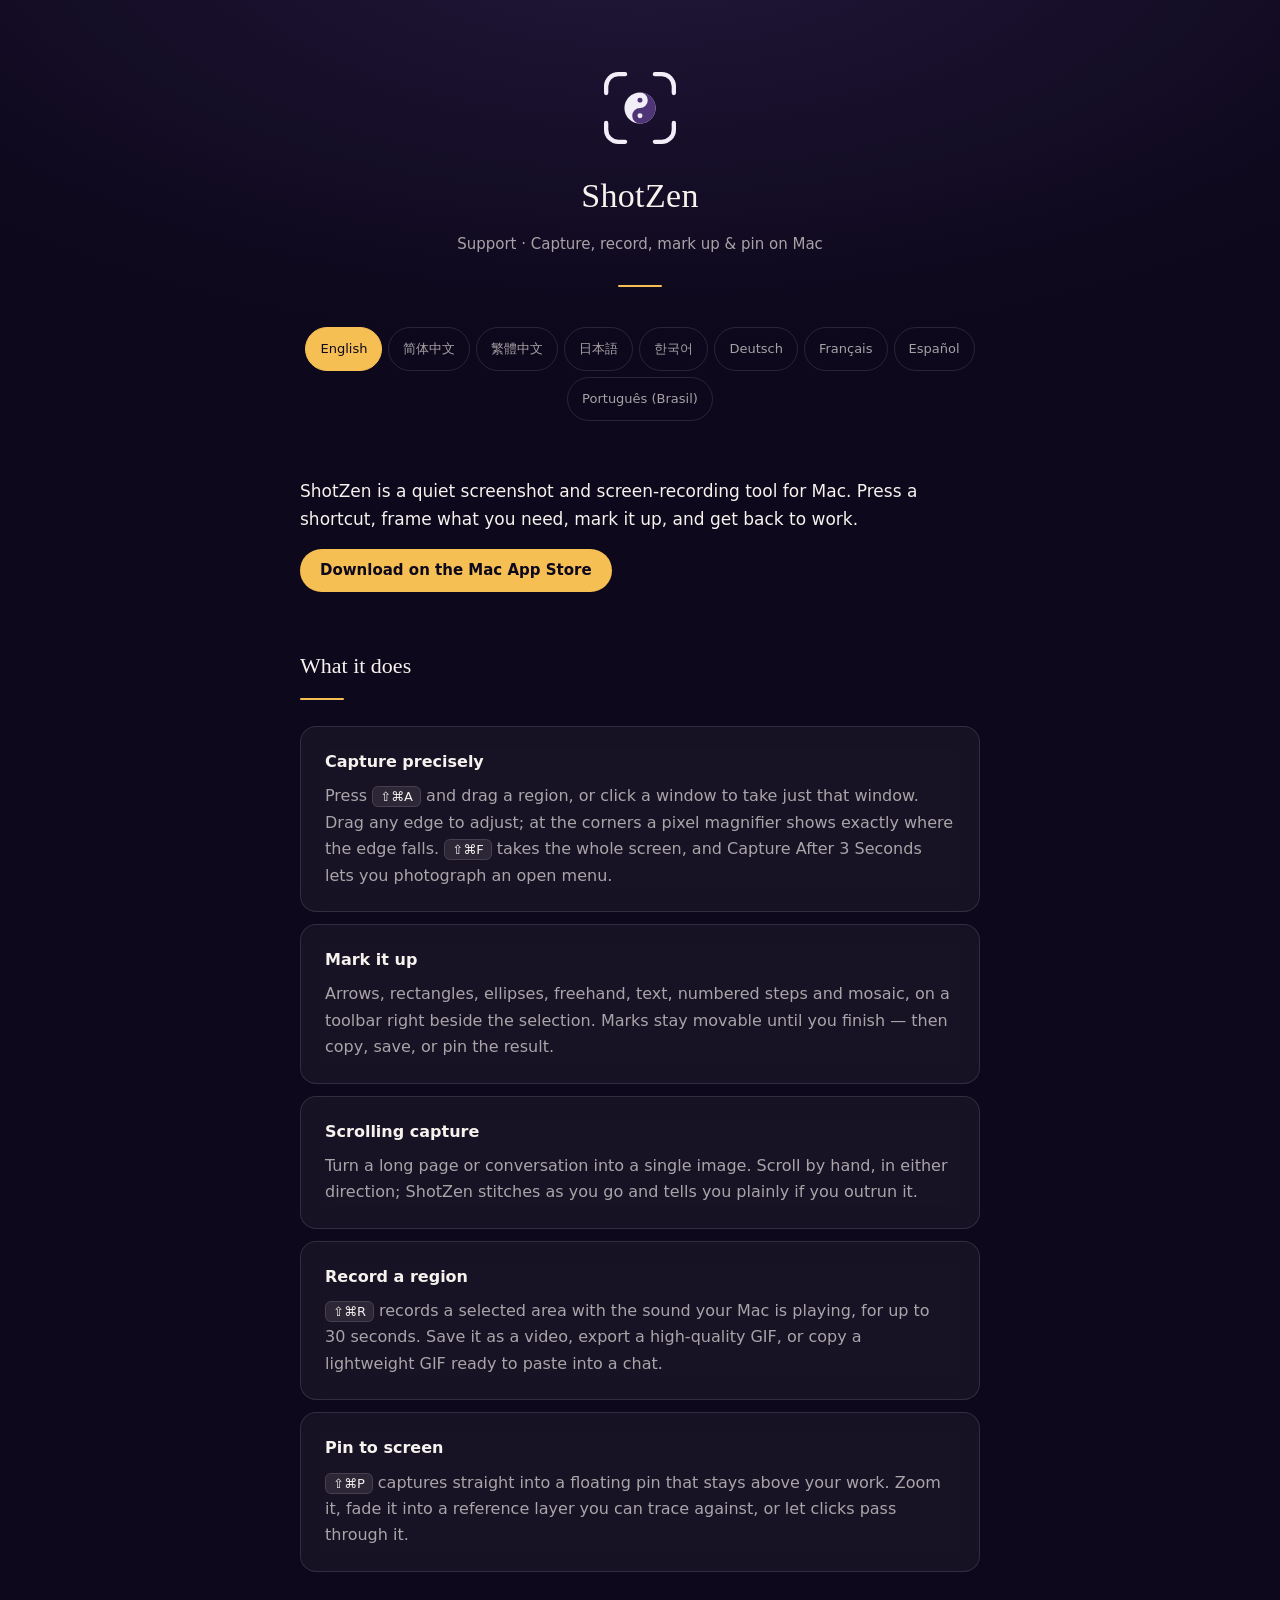
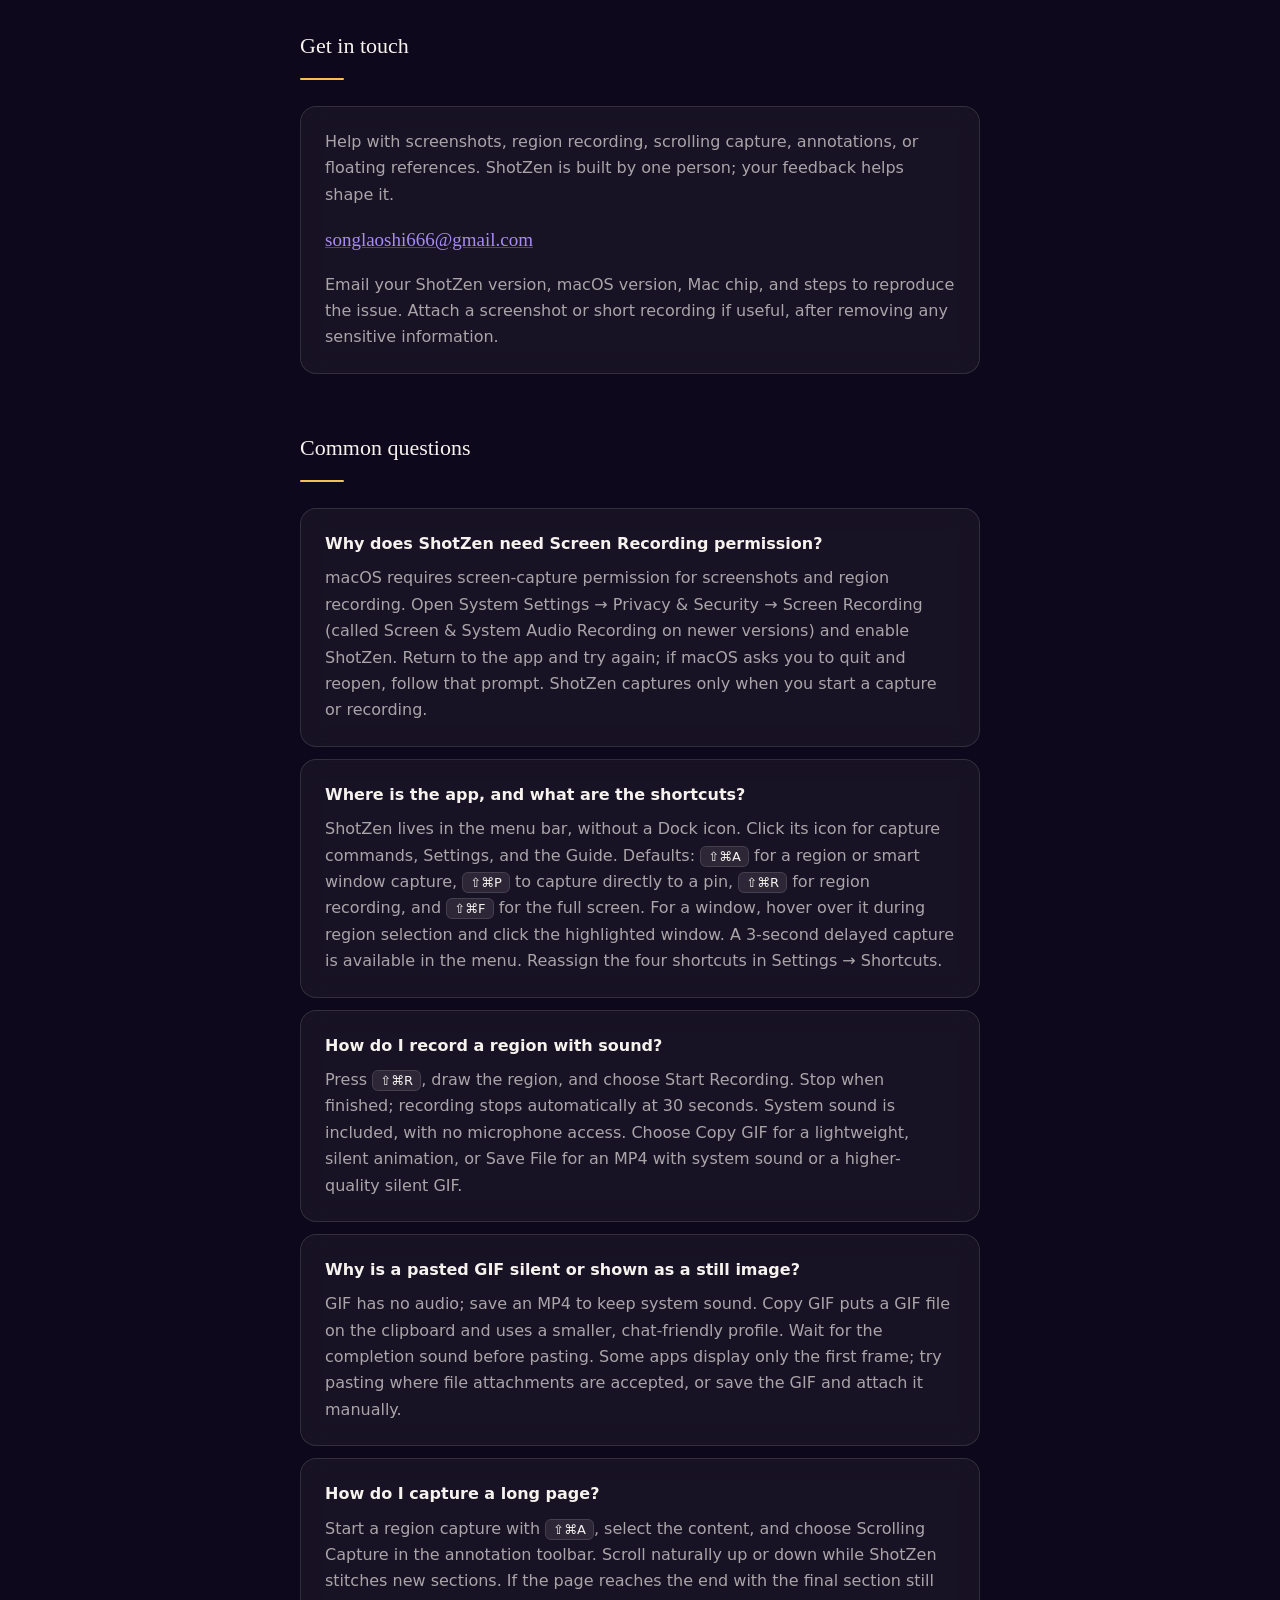
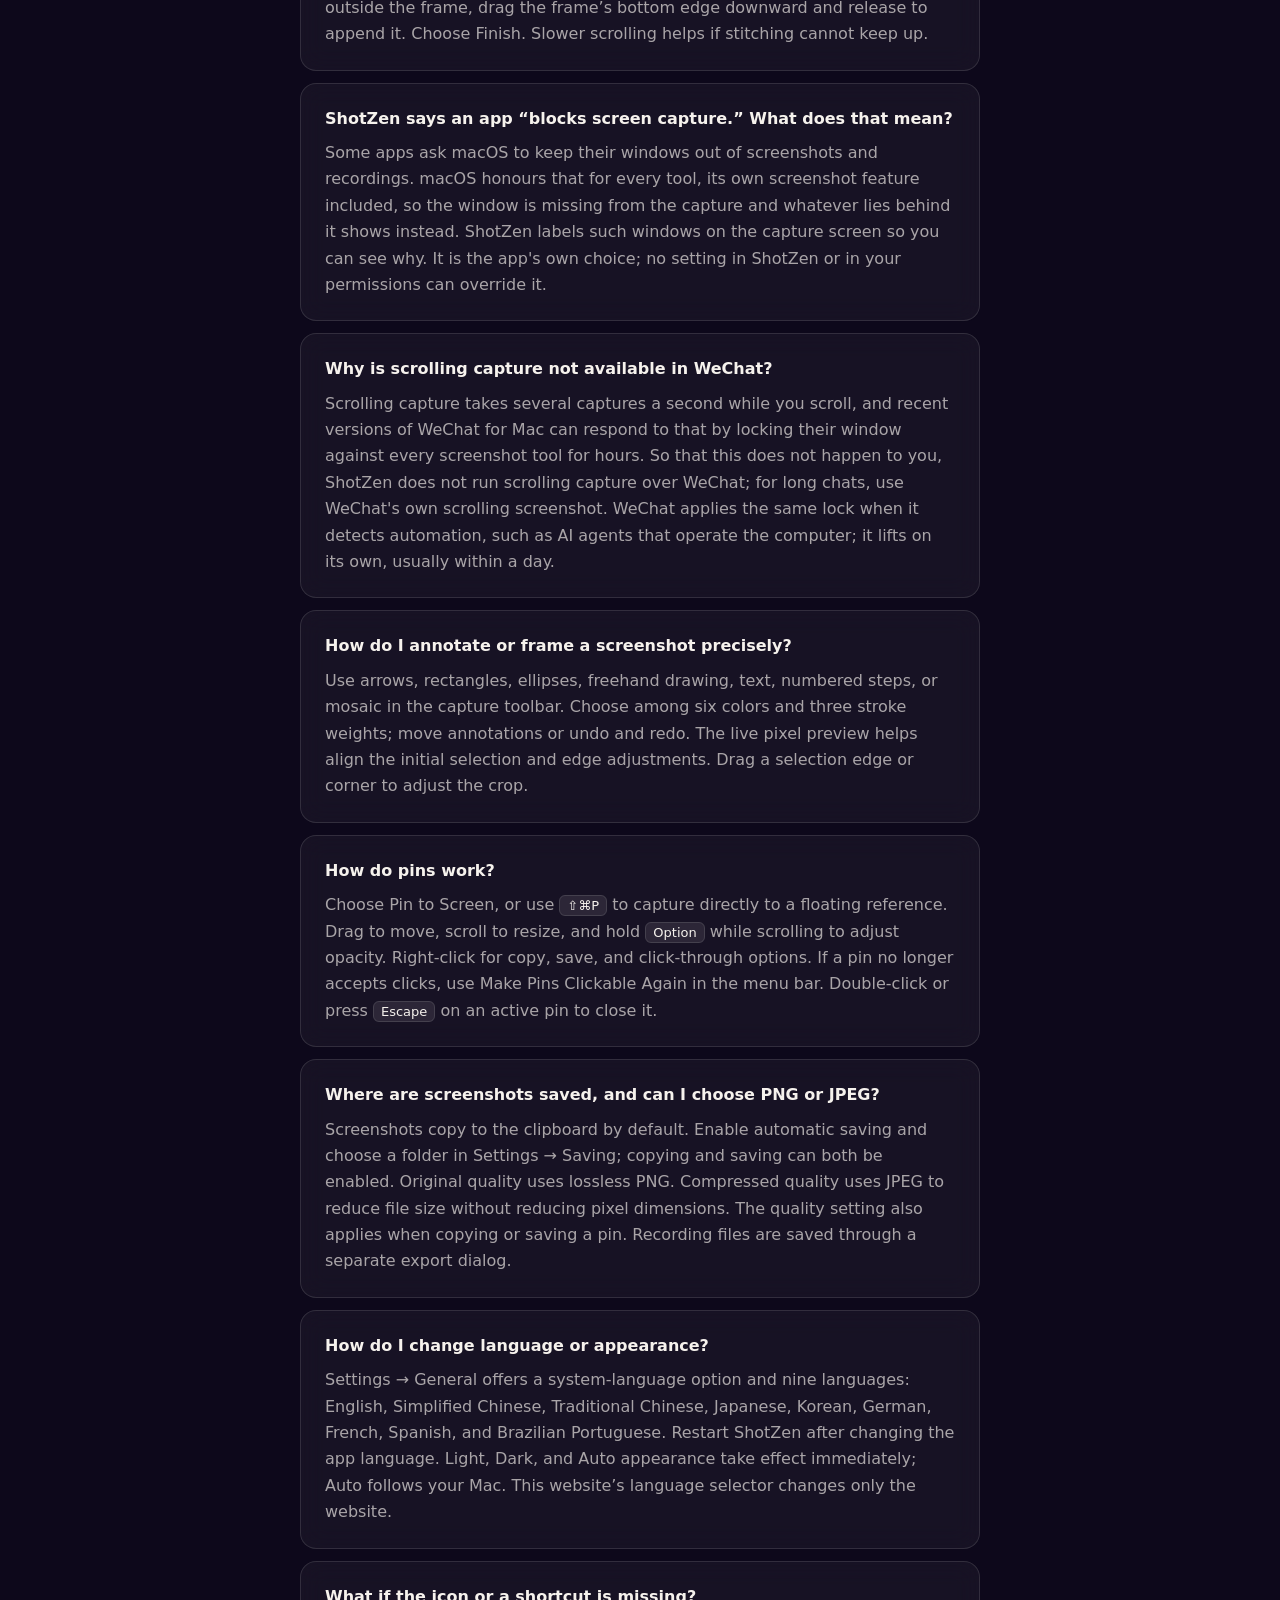
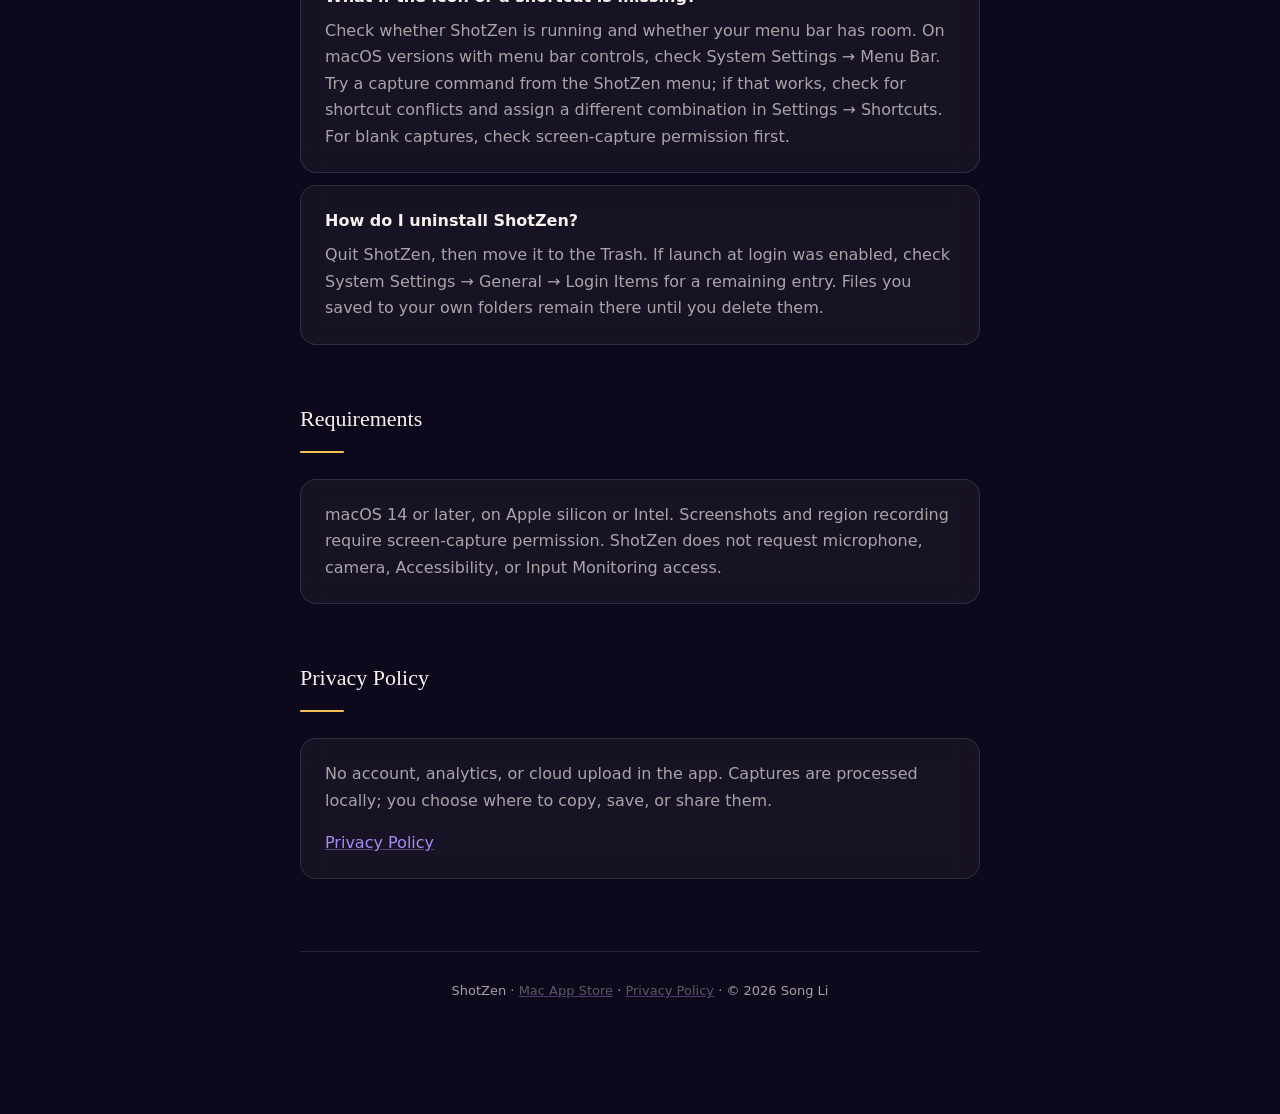
==== commit 6d58ce36: "Add product introduction and 1.3.2 answers to the pages The support page doubles as the App Store Co" ====
--- a/index.html
+++ b/index.html
@@ -41,15 +41,24 @@
 </nav>
 <main>
 <article lang="en" id="content-en" data-title="ShotZen — Support" data-tagline="Support · Capture, record, mark up &amp; pin on Mac" data-description="Help with screenshots, region recording, scrolling capture, annotations, or floating references. ShotZen is built by one person; your feedback helps shape it." data-footer="Privacy Policy" data-language-label="Language" class="on">
-<p class="lead">Help with screenshots, region recording, scrolling capture, annotations, or floating references. ShotZen is built by one person; your feedback helps shape it.</p>
+<p class="lead">ShotZen is a quiet screenshot and screen-recording tool for Mac. Press a shortcut, frame what you need, mark it up, and get back to work.</p>
+<p class="store"><a class="store-link" href="https://apps.apple.com/app/id6798983115">Download on the Mac App Store</a></p>
+<h2>What it does</h2><hr class="rule">
+<div class="card"><h3>Capture precisely</h3><p>Press <kbd>⇧⌘A</kbd> and drag a region, or click a window to take just that window. Drag any edge to adjust; at the corners a pixel magnifier shows exactly where the edge falls. <kbd>⇧⌘F</kbd> takes the whole screen, and Capture After 3 Seconds lets you photograph an open menu.</p></div>
+<div class="card"><h3>Mark it up</h3><p>Arrows, rectangles, ellipses, freehand, text, numbered steps and mosaic, on a toolbar right beside the selection. Marks stay movable until you finish — then copy, save, or pin the result.</p></div>
+<div class="card"><h3>Scrolling capture</h3><p>Turn a long page or conversation into a single image. Scroll by hand, in either direction; ShotZen stitches as you go and tells you plainly if you outrun it.</p></div>
+<div class="card"><h3>Record a region</h3><p><kbd>⇧⌘R</kbd> records a selected area with the sound your Mac is playing, for up to 30 seconds. Save it as a video, export a high-quality GIF, or copy a lightweight GIF ready to paste into a chat.</p></div>
+<div class="card"><h3>Pin to screen</h3><p><kbd>⇧⌘P</kbd> captures straight into a floating pin that stays above your work. Zoom it, fade it into a reference layer you can trace against, or let clicks pass through it.</p></div>
 <h2>Get in touch</h2><hr class="rule">
-<div class="card"><p class="mail"><a href="mailto:songlaoshi666@gmail.com">songlaoshi666@gmail.com</a></p><p>Email your ShotZen version, macOS version, Mac chip, and steps to reproduce the issue. Attach a screenshot or short recording if useful, after removing any sensitive information.</p></div>
+<div class="card"><p>Help with screenshots, region recording, scrolling capture, annotations, or floating references. ShotZen is built by one person; your feedback helps shape it.</p><p class="mail"><a href="mailto:songlaoshi666@gmail.com">songlaoshi666@gmail.com</a></p><p>Email your ShotZen version, macOS version, Mac chip, and steps to reproduce the issue. Attach a screenshot or short recording if useful, after removing any sensitive information.</p></div>
 <h2>Common questions</h2><hr class="rule">
 <div class="card"><h3>Why does ShotZen need Screen Recording permission?</h3><p>macOS requires screen-capture permission for screenshots and region recording. Open System Settings → Privacy &amp; Security → Screen Recording (called Screen &amp; System Audio Recording on newer versions) and enable ShotZen. Return to the app and try again; if macOS asks you to quit and reopen, follow that prompt. ShotZen captures only when you start a capture or recording.</p></div>
 <div class="card"><h3>Where is the app, and what are the shortcuts?</h3><p>ShotZen lives in the menu bar, without a Dock icon. Click its icon for capture commands, Settings, and the Guide. Defaults: <kbd>⇧⌘A</kbd> for a region or smart window capture, <kbd>⇧⌘P</kbd> to capture directly to a pin, <kbd>⇧⌘R</kbd> for region recording, and <kbd>⇧⌘F</kbd> for the full screen. For a window, hover over it during region selection and click the highlighted window. A 3-second delayed capture is available in the menu. Reassign the four shortcuts in Settings → Shortcuts.</p></div>
 <div class="card"><h3>How do I record a region with sound?</h3><p>Press <kbd>⇧⌘R</kbd>, draw the region, and choose Start Recording. Stop when finished; recording stops automatically at 30 seconds. System sound is included, with no microphone access. Choose Copy GIF for a lightweight, silent animation, or Save File for an MP4 with system sound or a higher-quality silent GIF.</p></div>
 <div class="card"><h3>Why is a pasted GIF silent or shown as a still image?</h3><p>GIF has no audio; save an MP4 to keep system sound. Copy GIF puts a GIF file on the clipboard and uses a smaller, chat-friendly profile. Wait for the completion sound before pasting. Some apps display only the first frame; try pasting where file attachments are accepted, or save the GIF and attach it manually.</p></div>
 <div class="card"><h3>How do I capture a long page?</h3><p>Start a region capture with <kbd>⇧⌘A</kbd>, select the content, and choose Scrolling Capture in the annotation toolbar. Scroll naturally up or down while ShotZen stitches new sections. If the page reaches the end with the final section still outside the frame, drag the frame’s bottom edge downward and release to append it. Choose Finish. Slower scrolling helps if stitching cannot keep up.</p></div>
+<div class="card"><h3>ShotZen says an app “blocks screen capture.” What does that mean?</h3><p>Some apps ask macOS to keep their windows out of screenshots and recordings. macOS honours that for every tool, its own screenshot feature included, so the window is missing from the capture and whatever lies behind it shows instead. ShotZen labels such windows on the capture screen so you can see why. It is the app&#x27;s own choice; no setting in ShotZen or in your permissions can override it.</p></div>
+<div class="card"><h3>Why is scrolling capture not available in WeChat?</h3><p>Scrolling capture takes several captures a second while you scroll, and recent versions of WeChat for Mac can respond to that by locking their window against every screenshot tool for hours. So that this does not happen to you, ShotZen does not run scrolling capture over WeChat; for long chats, use WeChat&#x27;s own scrolling screenshot. WeChat applies the same lock when it detects automation, such as AI agents that operate the computer; it lifts on its own, usually within a day.</p></div>
 <div class="card"><h3>How do I annotate or frame a screenshot precisely?</h3><p>Use arrows, rectangles, ellipses, freehand drawing, text, numbered steps, or mosaic in the capture toolbar. Choose among six colors and three stroke weights; move annotations or undo and redo. The live pixel preview helps align the initial selection and edge adjustments. Drag a selection edge or corner to adjust the crop.</p></div>
 <div class="card"><h3>How do pins work?</h3><p>Choose Pin to Screen, or use <kbd>⇧⌘P</kbd> to capture directly to a floating reference. Drag to move, scroll to resize, and hold <kbd>Option</kbd> while scrolling to adjust opacity. Right-click for copy, save, and click-through options. If a pin no longer accepts clicks, use Make Pins Clickable Again in the menu bar. Double-click or press <kbd>Escape</kbd> on an active pin to close it.</p></div>
 <div class="card"><h3>Where are screenshots saved, and can I choose PNG or JPEG?</h3><p>Screenshots copy to the clipboard by default. Enable automatic saving and choose a folder in Settings → Saving; copying and saving can both be enabled. Original quality uses lossless PNG. Compressed quality uses JPEG to reduce file size without reducing pixel dimensions. The quality setting also applies when copying or saving a pin. Recording files are saved through a separate export dialog.</p></div>
@@ -63,15 +72,24 @@
 </article>
 
 <article lang="zh-Hans" id="content-zh-Hans" data-title="ShotZen — 支持" data-tagline="支持 · Mac 截图、录屏、标注与贴图" data-description="截图、选区录屏、滚动长截图、标注或悬浮贴图遇到问题，都可以来信。ShotZen 由一个人开发，你的反馈会帮助它继续改进。" data-footer="隐私政策" data-language-label="语言">
-<p class="lead">截图、选区录屏、滚动长截图、标注或悬浮贴图遇到问题，都可以来信。ShotZen 由一个人开发，你的反馈会帮助它继续改进。</p>
+<p class="lead">ShotZen 是一款安静的 Mac 截图与录屏工具。按下快捷键，框选需要的内容，标注一下，然后回到你正在做的事。</p>
+<p class="store"><a class="store-link" href="https://apps.apple.com/app/id6798983115">前往 Mac App Store 下载</a></p>
+<h2>能做什么</h2><hr class="rule">
+<div class="card"><h3>精准截图</h3><p>按 <kbd>⇧⌘A</kbd> 拖出选区，或点击某个窗口只截这个窗口。任意边线都能拖动调整，靠近边角时像素放大镜会显示边线的准确位置。<kbd>⇧⌘F</kbd> 截取全屏，延时 3 秒截取可以截下展开的菜单。</p></div>
+<div class="card"><h3>随手标注</h3><p>箭头、矩形、椭圆、画笔、文字、序号和马赛克，工具栏就在选区旁边。完成前标注都可以再移动，之后复制、保存或钉在屏幕上都行。</p></div>
+<div class="card"><h3>长截图</h3><p>把一整页网页或一段对话拼成一张图。手动滚动，上下都可以；ShotZen 边滚边拼，滚得太快跟不上时会明确提示。</p></div>
+<div class="card"><h3>录制选区</h3><p><kbd>⇧⌘R</kbd> 录制选定区域，同时录下 Mac 正在播放的声音，最长 30 秒。可以保存为视频、导出高质量 GIF，或者复制一份适合发到聊天里的轻量 GIF。</p></div>
+<div class="card"><h3>钉在屏幕上</h3><p><kbd>⇧⌘P</kbd> 截图后直接变成浮在最前面的贴图。可以缩放、调低透明度当作描摹用的参考层，也可以让点击穿透它。</p></div>
 <h2>联系方式</h2><hr class="rule">
-<div class="card"><p class="mail"><a href="mailto:songlaoshi666@gmail.com">songlaoshi666@gmail.com</a></p><p>请附上 ShotZen 版本、macOS 版本、Mac 芯片型号，以及复现问题的步骤。如有需要，可以附截图或短录屏，发送前请移除敏感信息。</p></div>
+<div class="card"><p>截图、选区录屏、滚动长截图、标注或悬浮贴图遇到问题，都可以来信。ShotZen 由一个人开发，你的反馈会帮助它继续改进。</p><p class="mail"><a href="mailto:songlaoshi666@gmail.com">songlaoshi666@gmail.com</a></p><p>请附上 ShotZen 版本、macOS 版本、Mac 芯片型号，以及复现问题的步骤。如有需要，可以附截图或短录屏，发送前请移除敏感信息。</p></div>
 <h2>常见问题</h2><hr class="rule">
 <div class="card"><h3>为什么需要「屏幕录制」权限？</h3><p>macOS 要求截图和选区录屏获得屏幕捕捉权限。请到「系统设置 → 隐私与安全性 → 屏幕录制」（较新系统中称为「屏幕与系统音频录制」）开启 ShotZen。回到应用后重试；如果系统提示退出并重新打开，请按提示操作。ShotZen 只在你发起截图或录屏时捕捉画面。</p></div>
 <div class="card"><h3>应用在哪？默认快捷键是什么？</h3><p>ShotZen 位于菜单栏，不显示程序坞图标。点击菜单栏图标可进入捕捉命令、设置和使用指引。默认快捷键：<kbd>⇧⌘A</kbd> 选区或智能窗口截图，<kbd>⇧⌘P</kbd> 截图后直接贴图，<kbd>⇧⌘R</kbd> 选区录屏，<kbd>⇧⌘F</kbd> 全屏截图。截窗口时，在选区模式中将指针移到窗口上，再点击高亮窗口。菜单中还提供 3 秒延时截图。四个快捷键均可在「设置 → 快捷键」中修改。</p></div>
 <div class="card"><h3>怎么录下选区和系统声音？</h3><p>按 <kbd>⇧⌘R</kbd>，框选区域，点击开始录制。完成后停止，最长 30 秒会自动结束。录屏收录系统播放的声音，不使用麦克风。选择「复制 GIF」可获得适合聊天的轻量静音动图；选择保存文件，可导出带系统声音的 MP4 或画质更高的静音 GIF。</p></div>
 <div class="card"><h3>为什么 GIF 没有声音，粘贴后也可能不动？</h3><p>GIF 格式不包含声音；需要保留系统声音时请保存 MP4。「复制 GIF」会将 GIF 文件放入剪贴板，并采用适合聊天的较小输出规格。请等完成提示音后再粘贴。部分应用只显示第一帧，可以试着粘贴到接收文件附件的位置，或先保存 GIF 再手动添加附件。</p></div>
 <div class="card"><h3>怎么截取长页面？</h3><p>按 <kbd>⇧⌘A</kbd> 开始选区截图，框好内容，在标注工具栏选择长截图。自然向上或向下滚动，ShotZen 会拼接新内容。如果已经滚到底，最后一段仍在框外，可以向下拖动选区底边，松手后补入末段，再点击完成。拼接跟不上时请放慢滚动速度。</p></div>
+<div class="card"><h3>ShotZen 提示某个应用“禁止截屏”，是什么意思？</h3><p>有些应用会要求 macOS 不让它的窗口出现在截图和录屏里。macOS 对所有工具都执行这个要求，系统自带的截图也不例外，所以截图里会缺少这个窗口，露出的是它后面的内容。ShotZen 会在截图界面上标出这类窗口，让你知道原因。这是该应用自己的设置，ShotZen 和权限设置都无法绕过。</p></div>
+<div class="card"><h3>为什么微信里不能用长截图？</h3><p>长截图在你滚动时每秒要截好几次图，而新版 Mac 微信可能会因此锁住自己的窗口，在数小时内不让任何截图工具截取。为了不让你遇到这种情况，ShotZen 不会在微信中进行长截图；长聊天记录可以用微信自带的滚动截图。另外，微信检测到自动化操作（比如能操控电脑的 AI 工具）时也会这样锁住截图，通常一天内会自动解除。</p></div>
 <div class="card"><h3>怎么标注和精确调整选区？</h3><p>截图工具栏提供箭头、矩形、椭圆、画笔、文字、步骤序号和马赛克。可选六种颜色、三档粗细，移动标注，并撤销或重做。初次框选和拖动边框时，局部像素放大预览帮助你对齐细节；拖动选区边线或四角可以调整裁切范围。</p></div>
 <div class="card"><h3>悬浮贴图怎么用？</h3><p>选择钉在屏幕上，或按 <kbd>⇧⌘P</kbd> 截图后直接贴图。拖动可移动，滚轮可缩放，按住 <kbd>Option</kbd> 滚动可调整透明度。右键菜单提供复制、保存和点击穿透。穿透后无法点击时，从菜单栏选择恢复贴图交互。双击贴图，或在贴图处于活动状态时按 <kbd>Escape</kbd>，可关闭贴图。</p></div>
 <div class="card"><h3>截图保存到哪里？可以选 PNG 或 JPEG 吗？</h3><p>截图默认复制到剪贴板。在「设置 → 保存」中可开启自动保存并选择文件夹，也可以同时复制和保存。原画质使用无损 PNG；压缩画质使用 JPEG，在不缩小像素尺寸的情况下减小文件体积。画质设置也适用于贴图的复制与保存。录屏文件通过单独的导出对话框保存。</p></div>
@@ -85,15 +103,24 @@
 </article>
 
 <article lang="zh-Hant" id="content-zh-Hant" data-title="ShotZen — 支援" data-tagline="支援 · Mac 擷取、錄影、標註與浮動貼圖" data-description="螢幕擷取、選取範圍錄影、捲動長截圖、標註或浮動貼圖遇到問題，都歡迎來信。ShotZen 由一個人開發，你的意見會幫助它持續改進。" data-footer="隱私權政策" data-language-label="語言">
-<p class="lead">螢幕擷取、選取範圍錄影、捲動長截圖、標註或浮動貼圖遇到問題，都歡迎來信。ShotZen 由一個人開發，你的意見會幫助它持續改進。</p>
+<p class="lead">ShotZen 是一款安靜的 Mac 截圖與錄影工具。按下快速鍵，框選需要的內容，標註一下，然後回到你正在做的事。</p>
+<p class="store"><a class="store-link" href="https://apps.apple.com/app/id6798983115">前往 Mac App Store 下載</a></p>
+<h2>能做什麼</h2><hr class="rule">
+<div class="card"><h3>精準擷取</h3><p>按 <kbd>⇧⌘A</kbd> 拖出選取範圍，或點按某個視窗只擷取該視窗。任何邊線都能拖動調整，靠近邊角時像素放大鏡會顯示邊線的準確位置。<kbd>⇧⌘F</kbd> 擷取整個螢幕，延遲 3 秒擷取可以擷取展開的選單。</p></div>
+<div class="card"><h3>隨手標註</h3><p>箭頭、矩形、橢圓、畫筆、文字、序號和馬賽克，工具列就在選取範圍旁邊。完成前標註都能再移動，之後拷貝、儲存或釘在螢幕上皆可。</p></div>
+<div class="card"><h3>長截圖</h3><p>把一整頁網頁或一段對話拼成一張圖。手動捲動，上下皆可；ShotZen 會邊捲邊拼接，捲太快跟不上時會明白提示。</p></div>
+<div class="card"><h3>錄製選取範圍</h3><p><kbd>⇧⌘R</kbd> 錄製選取範圍，同時錄下 Mac 正在播放的聲音，最長 30 秒。可以儲存為影片、輸出高品質 GIF，或拷貝一份適合貼到聊天中的輕量 GIF。</p></div>
+<div class="card"><h3>釘在螢幕上</h3><p><kbd>⇧⌘P</kbd> 擷取後直接成為浮在最上層的釘圖。可以縮放、降低不透明度當作描摹用的參考層，也能讓點按穿透它。</p></div>
 <h2>聯絡方式</h2><hr class="rule">
-<div class="card"><p class="mail"><a href="mailto:songlaoshi666@gmail.com">songlaoshi666@gmail.com</a></p><p>請附上 ShotZen 版本、macOS 版本、Mac 晶片型號，以及重現問題的步驟。如有需要，可附上擷圖或短錄影；寄出前請移除敏感資訊。</p></div>
+<div class="card"><p>螢幕擷取、選取範圍錄影、捲動長截圖、標註或浮動貼圖遇到問題，都歡迎來信。ShotZen 由一個人開發，你的意見會幫助它持續改進。</p><p class="mail"><a href="mailto:songlaoshi666@gmail.com">songlaoshi666@gmail.com</a></p><p>請附上 ShotZen 版本、macOS 版本、Mac 晶片型號，以及重現問題的步驟。如有需要，可附上擷圖或短錄影；寄出前請移除敏感資訊。</p></div>
 <h2>常見問題</h2><hr class="rule">
 <div class="card"><h3>為什麼需要「螢幕錄製」權限？</h3><p>macOS 要求螢幕擷取與選取範圍錄影取得螢幕擷取權限。請到「系統設定 → 隱私權與安全性 → 螢幕錄製」（較新系統稱為「螢幕與系統音訊錄製」）啟用 ShotZen。返回 App 後重試；若系統要求結束並重新打開，請依提示操作。ShotZen 只在你發起擷取或錄影時擷取畫面。</p></div>
 <div class="card"><h3>App 在哪裡？預設快速鍵是什麼？</h3><p>ShotZen 位於選單列，不顯示 Dock 圖示。點選圖示可找到擷取指令、設定與使用指引。預設快速鍵：<kbd>⇧⌘A</kbd> 擷取選取範圍或智慧視窗，<kbd>⇧⌘P</kbd> 擷取後直接貼圖，<kbd>⇧⌘R</kbd> 選取範圍錄影，<kbd>⇧⌘F</kbd> 全螢幕擷取。要擷取視窗，在選取模式中將指標移到視窗上，再點選反白的視窗。選單也提供 3 秒延遲擷取。四個快速鍵皆可在「設定 → 快速鍵」更改。</p></div>
 <div class="card"><h3>如何錄下選取範圍與系統聲音？</h3><p>按 <kbd>⇧⌘R</kbd>、框選範圍，然後開始錄製。完成後停止，最長 30 秒會自動結束。錄影包含系統播放的聲音，不使用麥克風。選擇複製 GIF 可取得適合聊天的輕量無聲動畫；儲存檔案可匯出帶系統聲音的 MP4 或畫質較高的無聲 GIF。</p></div>
 <div class="card"><h3>為什麼 GIF 沒有聲音，貼上後也可能不動？</h3><p>GIF 格式不包含音訊；需要保留系統聲音時請儲存 MP4。複製 GIF 會將 GIF 檔案放入剪貼板，並採用適合聊天的較小輸出規格。請等完成提示音後再貼上。部分 App 只顯示第一影格；可試著貼到接受檔案附件的位置，或先儲存 GIF 再手動附加。</p></div>
 <div class="card"><h3>如何擷取長頁面？</h3><p>按 <kbd>⇧⌘A</kbd> 開始擷取，框選內容，在標註工具列選擇長截圖。自然向上或向下捲動，ShotZen 會拼接新內容。如果已捲到底，最後一段仍在框外，可向下拖曳選取框底邊，放開後補入末段，再選擇完成。拼接跟不上時請放慢捲動速度。</p></div>
+<div class="card"><h3>ShotZen 提示某個 App「禁止截圖」，是什麼意思？</h3><p>有些 App 會要求 macOS 不讓它的視窗出現在截圖與錄影中。macOS 對所有工具都執行這項要求，系統內建的截圖也不例外，所以擷圖中會缺少該視窗，露出的是它後方的內容。ShotZen 會在擷取畫面上標示這類視窗，讓你知道原因。這是該 App 自己的設定，ShotZen 與權限設定都無法繞過。</p></div>
+<div class="card"><h3>為什麼微信裡不能使用長截圖？</h3><p>長截圖在你捲動時每秒要擷取好幾次，而新版 Mac 微信可能因此鎖住自己的視窗，在數小時內不讓任何截圖工具擷取。為了不讓你遇到這種情況，ShotZen 不會在微信中進行長截圖；長聊天記錄可以使用微信內建的捲動截圖。另外，微信偵測到自動化操作（例如能操控電腦的 AI 工具）時也會這樣鎖住截圖，通常一天內會自動解除。</p></div>
 <div class="card"><h3>如何標註與精確調整選取範圍？</h3><p>擷取工具列提供箭頭、矩形、橢圓、手繪、文字、步驟編號與馬賽克。可選六種顏色、三種線條粗細，移動標註，並復原或重做。初次框選及拖曳邊框時，局部像素放大預覽可協助對齊細節；拖曳邊線或四角可調整裁切範圍。</p></div>
 <div class="card"><h3>浮動貼圖怎麼用？</h3><p>選擇釘在螢幕上，或按 <kbd>⇧⌘P</kbd> 擷取後直接貼圖。拖曳移動、捲動縮放，按住 <kbd>Option</kbd> 捲動可調整不透明度。按右鍵可複製、儲存或啟用點按穿透。穿透後無法點按時，可在選單列恢復釘圖互動。按兩下貼圖，或在貼圖作用中時按 <kbd>Escape</kbd>，可關閉貼圖。</p></div>
 <div class="card"><h3>擷圖存在哪裡？可以選 PNG 或 JPEG 嗎？</h3><p>擷圖預設複製到剪貼板。在「設定 → 儲存」可開啟自動儲存並選擇檔案夾，也可同時複製與儲存。原畫質使用無損 PNG；壓縮畫質使用 JPEG，在不縮小像素尺寸的情況下減少檔案大小。畫質設定也適用於貼圖的複製與儲存。錄影檔案透過獨立的匯出對話框儲存。</p></div>
@@ -107,15 +134,24 @@
 </article>
 
 <article lang="ja" id="content-ja" data-title="ShotZen — サポート" data-tagline="サポート · Mac で撮影・録画・注釈・ピン留め" data-description="スクリーンショット、範囲録画、スクロール撮影、注釈、ピン留めについてお困りの際はメールでご連絡ください。ShotZen は一人で開発しています。ご意見を改善に役立てます。" data-footer="プライバシーポリシー" data-language-label="言語">
-<p class="lead">スクリーンショット、範囲録画、スクロール撮影、注釈、ピン留めについてお困りの際はメールでご連絡ください。ShotZen は一人で開発しています。ご意見を改善に役立てます。</p>
+<p class="lead">ShotZen は、静かな Mac 用スクリーンショット＆画面録画ツールです。ショートカットを押して、範囲を決めて、注釈を入れて、作業に戻る。</p>
+<p class="store"><a class="store-link" href="https://apps.apple.com/app/id6798983115">Mac App Store でダウンロード</a></p>
+<h2>できること</h2><hr class="rule">
+<div class="card"><h3>正確に取り込む</h3><p><kbd>⇧⌘A</kbd> を押して範囲をドラッグするか、ウインドウをクリックしてそのウインドウだけを取り込みます。どの辺もドラッグで調整でき、角ではピクセル拡大表示で境界の位置を正確に確認できます。<kbd>⇧⌘F</kbd> で画面全体を、3秒後に取り込むで開いたメニューを取り込めます。</p></div>
+<div class="card"><h3>注釈を入れる</h3><p>矢印、四角形、楕円、手描き、テキスト、番号、モザイクを、選択範囲のすぐ横のツールバーから。完了するまで注釈は動かせます。あとはコピー、保存、ピン留めのいずれかを選ぶだけです。</p></div>
+<div class="card"><h3>スクロール撮影</h3><p>長いページや会話を1枚の画像にまとめます。手でスクロールするだけ。上下どちらでも構いません。ShotZen がスクロールに合わせてつなぎ、追いつけない速さのときははっきり知らせます。</p></div>
+<div class="card"><h3>範囲を録画</h3><p><kbd>⇧⌘R</kbd> で選択した範囲を、Mac で再生中の音声とともに最長30秒録画します。ビデオとして保存、高画質 GIF として書き出し、またはチャットに貼れる軽量 GIF としてコピーできます。</p></div>
+<div class="card"><h3>画面にピン留め</h3><p><kbd>⇧⌘P</kbd> で取り込んだ画像を、そのまま作業の最前面に浮かぶピンにします。拡大縮小、なぞれる参照レイヤーへの半透明化、クリックの透過ができます。</p></div>
 <h2>お問い合わせ</h2><hr class="rule">
-<div class="card"><p class="mail"><a href="mailto:songlaoshi666@gmail.com">songlaoshi666@gmail.com</a></p><p>ShotZen と macOS のバージョン、Mac のチップ、問題の再現手順をお知らせください。画像や短い録画を添付する場合は、機密情報を取り除いてから送信してください。</p></div>
+<div class="card"><p>スクリーンショット、範囲録画、スクロール撮影、注釈、ピン留めについてお困りの際はメールでご連絡ください。ShotZen は一人で開発しています。ご意見を改善に役立てます。</p><p class="mail"><a href="mailto:songlaoshi666@gmail.com">songlaoshi666@gmail.com</a></p><p>ShotZen と macOS のバージョン、Mac のチップ、問題の再現手順をお知らせください。画像や短い録画を添付する場合は、機密情報を取り除いてから送信してください。</p></div>
 <h2>よくある質問</h2><hr class="rule">
 <div class="card"><h3>なぜ画面収録の許可が必要ですか？</h3><p>macOS ではスクリーンショットと範囲録画に画面収録の許可が必要です。「システム設定 → プライバシーとセキュリティ → 画面収録」（新しいバージョンでは「画面収録とシステムオーディオ録音」）で ShotZen を許可し、アプリに戻って再試行してください。macOS が終了と再起動を求めた場合は従ってください。撮影や録画は、ユーザーが開始したときだけ行います。</p></div>
 <div class="card"><h3>アプリはどこにありますか？ショートカットは？</h3><p>ShotZen はメニューバーに常駐し、Dock アイコンは表示しません。アイコンから撮影、設定、ガイドを開けます。標準のキーは、<kbd>⇧⌘A</kbd> が範囲・ウインドウ撮影、<kbd>⇧⌘P</kbd> が撮影してピン留め、<kbd>⇧⌘R</kbd> が範囲録画、<kbd>⇧⌘F</kbd> が全画面撮影です。ウインドウは範囲選択中にポインタを重ね、強調表示されたウインドウをクリックします。メニューには 3 秒後の撮影もあります。4 つのキーは「設定 → ショートカット」で変更できます。</p></div>
 <div class="card"><h3>範囲とシステム音声を録画するには？</h3><p><kbd>⇧⌘R</kbd> を押して範囲を囲み、録画を開始します。完了したら停止してください。30 秒で自動停止します。システム音声を収録し、マイクは使いません。GIF をコピーするとチャット向けの軽量な無音アニメーションを作成できます。ファイル保存では、システム音声付き MP4 または高画質の無音 GIF を選べます。</p></div>
 <div class="card"><h3>GIF に音がなく、貼り付けると静止画になるのはなぜ？</h3><p>GIF は音声に対応していません。音声を残すには MP4 を保存してください。GIF のコピーは、チャット向けに小さくした GIF ファイルをクリップボードに置きます。完了音を待ってから貼り付けてください。アプリによっては最初のフレームしか表示しません。ファイル添付を受け付ける場所に貼り付けるか、GIF を保存して添付してください。</p></div>
 <div class="card"><h3>長いページを撮影するには？</h3><p><kbd>⇧⌘A</kbd> で範囲を選び、注釈ツールバーでスクロール撮影を選択します。上下に自然にスクロールすると、新しい部分をつなぎ合わせます。ページの末尾に達しても最後の部分が枠の外にある場合は、枠の下辺を下へドラッグして離し、末尾を追加してから完了を選びます。つなぎ合わせが追いつかない場合はゆっくりスクロールしてください。</p></div>
+<div class="card"><h3>「画面の取り込みを禁止しています」と表示されるのはなぜですか？</h3><p>アプリによっては、スクリーンショットや録画に自分のウインドウが写らないよう macOS に指定しています。macOS はこの指定をすべてのツールに適用し、標準のスクリーンショットも例外ではありません。そのため取り込んだ画像からそのウインドウが抜け、背後の内容が写ります。ShotZen は取り込み画面でこうしたウインドウに表示を付け、理由がわかるようにしています。これはそのアプリ自身の設定で、ShotZen や権限の設定では回避できません。</p></div>
+<div class="card"><h3>WeChat でスクロール撮影が使えないのはなぜですか？</h3><p>スクロール撮影は、スクロール中に1秒間に何度も取り込みます。最近の Mac 版 WeChat はこれに反応し、数時間にわたってどのスクリーンショットツールからもウインドウを取り込めないようにすることがあります。そうならないよう、ShotZen は WeChat ではスクロール撮影を行いません。長いチャットは WeChat のスクロールスクリーンショットをお使いください。なお WeChat は、コンピュータを操作する AI エージェントなどの自動操作を検出したときも同様にロックし、通常は1日以内に自動で解除されます。</p></div>
 <div class="card"><h3>注釈や正確な範囲調整はできますか？</h3><p>ツールバーには矢印、四角形、楕円、手描き、テキスト、手順番号、モザイクがあります。6 色と 3 段階の線幅を選べ、注釈の移動、取り消し、やり直しもできます。最初の範囲選択と辺の調整では、拡大ピクセルプレビューが位置合わせを助けます。枠の辺や角をドラッグして範囲を調整してください。</p></div>
 <div class="card"><h3>ピン留めの使い方は？</h3><p>画面にピン留めを選ぶか、<kbd>⇧⌘P</kbd> で撮影して直接ピン留めします。ドラッグで移動、スクロールで拡大縮小、<kbd>Option</kbd> を押しながらスクロールで不透明度を調整できます。右クリックでコピー、保存、クリック透過を選べます。透過を解除するにはメニューバーからピンのクリック操作を復元してください。ダブルクリック、または選択中のピンで <kbd>Escape</kbd> を押すと閉じます。</p></div>
 <div class="card"><h3>保存先と PNG・JPEG の選択は？</h3><p>撮影画像は標準でクリップボードにコピーされます。「設定 → 保存」で自動保存と保存先フォルダを設定でき、コピーと保存を同時に有効にできます。元の画質は可逆圧縮の PNG、圧縮画質はピクセル寸法を変えずに容量を抑える JPEG です。この設定はピンのコピーと保存にも適用されます。録画は別の書き出しダイアログで保存します。</p></div>
@@ -129,15 +165,24 @@
 </article>
 
 <article lang="ko" id="content-ko" data-title="ShotZen — 지원" data-tagline="지원 · Mac에서 캡처, 녹화, 주석, 화면 고정" data-description="스크린샷, 영역 녹화, 스크롤 캡처, 주석 또는 화면 고정에 문제가 있으면 이메일로 알려 주세요. ShotZen은 한 사람이 개발하며, 보내 주신 의견을 개선에 반영합니다." data-footer="개인정보 처리방침" data-language-label="언어">
-<p class="lead">스크린샷, 영역 녹화, 스크롤 캡처, 주석 또는 화면 고정에 문제가 있으면 이메일로 알려 주세요. ShotZen은 한 사람이 개발하며, 보내 주신 의견을 개선에 반영합니다.</p>
+<p class="lead">ShotZen은 조용한 Mac용 스크린샷·화면 녹화 도구입니다. 단축키를 누르고, 필요한 영역을 고르고, 주석을 단 뒤 하던 일로 돌아가세요.</p>
+<p class="store"><a class="store-link" href="https://apps.apple.com/app/id6798983115">Mac App Store에서 다운로드</a></p>
+<h2>주요 기능</h2><hr class="rule">
+<div class="card"><h3>정확한 캡처</h3><p><kbd>⇧⌘A</kbd>를 누르고 영역을 드래그하거나, 윈도우를 클릭해 해당 윈도우만 캡처합니다. 어느 가장자리든 드래그해 조정할 수 있고, 모서리에서는 픽셀 확대 화면으로 경계 위치를 정확히 확인할 수 있습니다. <kbd>⇧⌘F</kbd>는 전체 화면을, 3초 후 캡처는 열려 있는 메뉴를 캡처합니다.</p></div>
+<div class="card"><h3>주석 달기</h3><p>화살표, 사각형, 타원, 자유 그리기, 텍스트, 번호, 모자이크를 선택 영역 바로 옆 도구 막대에서 사용할 수 있습니다. 완료하기 전까지 주석은 계속 옮길 수 있고, 마치면 복사·저장·고정 중 하나를 고르면 됩니다.</p></div>
+<div class="card"><h3>스크롤 캡처</h3><p>긴 페이지나 대화를 한 장의 이미지로 만듭니다. 직접 스크롤하면 되고 방향은 상관없습니다. ShotZen이 스크롤에 맞춰 이어 붙이며, 너무 빠르면 분명하게 알려 줍니다.</p></div>
+<div class="card"><h3>영역 녹화</h3><p><kbd>⇧⌘R</kbd>로 선택한 영역을 Mac에서 재생 중인 소리와 함께 최대 30초까지 녹화합니다. 비디오로 저장하거나 고화질 GIF로 내보내거나, 채팅에 바로 붙일 수 있는 가벼운 GIF로 복사할 수 있습니다.</p></div>
+<div class="card"><h3>화면에 고정</h3><p><kbd>⇧⌘P</kbd>로 캡처한 이미지를 바로 작업 화면 위에 떠 있는 고정 이미지로 만듭니다. 확대·축소하거나, 따라 그릴 수 있는 참고 레이어로 흐리게 하거나, 클릭이 통과하도록 할 수 있습니다.</p></div>
 <h2>문의하기</h2><hr class="rule">
-<div class="card"><p class="mail"><a href="mailto:songlaoshi666@gmail.com">songlaoshi666@gmail.com</a></p><p>ShotZen 버전, macOS 버전, Mac 칩 종류, 문제를 재현하는 방법을 보내 주세요. 스크린샷이나 짧은 녹화를 첨부할 때는 민감한 정보를 먼저 지워 주세요.</p></div>
+<div class="card"><p>스크린샷, 영역 녹화, 스크롤 캡처, 주석 또는 화면 고정에 문제가 있으면 이메일로 알려 주세요. ShotZen은 한 사람이 개발하며, 보내 주신 의견을 개선에 반영합니다.</p><p class="mail"><a href="mailto:songlaoshi666@gmail.com">songlaoshi666@gmail.com</a></p><p>ShotZen 버전, macOS 버전, Mac 칩 종류, 문제를 재현하는 방법을 보내 주세요. 스크린샷이나 짧은 녹화를 첨부할 때는 민감한 정보를 먼저 지워 주세요.</p></div>
 <h2>자주 묻는 질문</h2><hr class="rule">
 <div class="card"><h3>왜 화면 기록 권한이 필요한가요?</h3><p>macOS에서는 스크린샷과 영역 녹화에 화면 캡처 권한이 필요합니다. 시스템 설정 → 개인정보 보호 및 보안 → 화면 기록(최신 버전에서는 화면 및 시스템 오디오 녹음)에서 ShotZen을 허용한 뒤 앱으로 돌아와 다시 시도하세요. macOS가 종료 후 다시 열기를 요청하면 안내를 따르세요. ShotZen은 사용자가 캡처나 녹화를 시작할 때만 화면을 캡처합니다.</p></div>
 <div class="card"><h3>앱은 어디에 있고, 기본 단축키는 무엇인가요?</h3><p>ShotZen은 메뉴 막대에 있으며 Dock 아이콘은 표시하지 않습니다. 아이콘을 클릭하면 캡처 명령, 설정, 가이드를 열 수 있습니다. 기본 단축키는 <kbd>⇧⌘A</kbd> 영역 또는 창 캡처, <kbd>⇧⌘P</kbd> 캡처 후 바로 화면에 고정, <kbd>⇧⌘R</kbd> 영역 녹화, <kbd>⇧⌘F</kbd> 전체 화면 캡처입니다. 창을 캡처하려면 영역 선택 중 포인터를 창에 올리고 강조된 창을 클릭하세요. 메뉴에서 3초 지연 캡처도 사용할 수 있습니다. 설정 → 단축키에서 네 단축키를 바꿀 수 있습니다.</p></div>
 <div class="card"><h3>영역과 시스템 소리를 녹화하려면 어떻게 하나요?</h3><p><kbd>⇧⌘R</kbd>을 누르고 영역을 지정한 뒤 녹화를 시작하세요. 마치면 중지하거나, 30초가 지나면 자동으로 종료됩니다. 시스템 소리가 포함되며 마이크는 사용하지 않습니다. GIF 복사는 채팅에 적합한 작은 무음 애니메이션을 만듭니다. 파일 저장에서는 시스템 소리가 있는 MP4 또는 더 높은 화질의 무음 GIF를 선택할 수 있습니다.</p></div>
 <div class="card"><h3>GIF에 소리가 없거나 붙여넣으면 정지 이미지로 보이는 이유는?</h3><p>GIF는 오디오를 지원하지 않습니다. 시스템 소리를 보존하려면 MP4를 저장하세요. GIF 복사는 채팅에 적합하게 줄인 GIF 파일을 클립보드에 넣습니다. 완료 소리가 난 뒤 붙여넣으세요. 일부 앱은 첫 프레임만 표시합니다. 파일 첨부가 가능한 곳에 붙여넣거나, GIF를 저장한 뒤 직접 첨부해 보세요.</p></div>
 <div class="card"><h3>긴 페이지는 어떻게 캡처하나요?</h3><p><kbd>⇧⌘A</kbd>로 영역을 선택한 뒤 주석 도구 막대에서 스크롤 캡처를 선택하세요. 위아래로 자연스럽게 스크롤하면 새로운 부분을 이어 붙입니다. 페이지 끝에 도달했지만 마지막 부분이 틀 밖에 있다면 아래쪽 테두리를 아래로 끌었다가 놓아 추가한 뒤 완료를 선택하세요. 이어 붙이기가 따라오지 못하면 천천히 스크롤하세요.</p></div>
+<div class="card"><h3>ShotZen이 어떤 앱이 ‘화면 캡처를 차단’한다고 표시합니다. 무슨 뜻인가요?</h3><p>일부 앱은 자신의 윈도우가 스크린샷과 녹화에 나타나지 않도록 macOS에 요청합니다. macOS는 이 요청을 모든 도구에 적용하며 기본 스크린샷도 예외가 아닙니다. 그래서 캡처에서 해당 윈도우가 빠지고 그 뒤에 있던 내용이 보입니다. ShotZen은 캡처 화면에서 이런 윈도우에 표시를 달아 이유를 알 수 있게 합니다. 이는 해당 앱의 자체 설정이며, ShotZen이나 권한 설정으로는 우회할 수 없습니다.</p></div>
+<div class="card"><h3>WeChat에서 스크롤 캡처를 쓸 수 없는 이유는 무엇인가요?</h3><p>스크롤 캡처는 스크롤하는 동안 1초에 여러 번 캡처합니다. 최근 Mac용 WeChat은 이에 반응해 몇 시간 동안 어떤 스크린샷 도구로도 윈도우를 캡처하지 못하게 잠글 수 있습니다. 이런 일을 겪지 않도록 ShotZen은 WeChat에서 스크롤 캡처를 하지 않습니다. 긴 채팅은 WeChat 자체의 스크롤 스크린샷을 사용하세요. 또한 WeChat은 컴퓨터를 조작하는 AI 에이전트 같은 자동화를 감지할 때도 같은 잠금을 걸며, 보통 하루 안에 자동으로 풀립니다.</p></div>
 <div class="card"><h3>주석을 추가하고 영역을 정확하게 맞추려면?</h3><p>도구 막대에서 화살표, 사각형, 타원, 자유 그리기, 텍스트, 단계 번호, 모자이크를 사용할 수 있습니다. 여섯 색상과 세 선 두께를 선택하고, 주석을 이동하거나 실행 취소와 다시 실행을 할 수 있습니다. 처음 영역을 정하거나 테두리를 조절할 때 픽셀 확대 미리보기가 정렬을 도와줍니다. 테두리나 모서리를 끌어 범위를 조절하세요.</p></div>
 <div class="card"><h3>화면 고정은 어떻게 사용하나요?</h3><p>화면에 고정을 선택하거나 <kbd>⇧⌘P</kbd>로 캡처 후 바로 고정하세요. 끌어서 이동하고, 스크롤로 크기를 조절하며, Option을 누른 채 스크롤하면 불투명도를 바꿀 수 있습니다. 오른쪽 클릭으로 복사, 저장, 클릭 통과를 선택하세요. 클릭 통과를 해제하려면 메뉴 막대에서 고정 이미지 다시 클릭 가능 명령을 사용하세요. 두 번 클릭하거나 활성화된 고정 이미지에서 Escape를 누르면 닫힙니다.</p></div>
 <div class="card"><h3>어디에 저장되나요? PNG와 JPEG를 선택할 수 있나요?</h3><p>스크린샷은 기본적으로 클립보드에 복사됩니다. 설정 → 저장에서 자동 저장을 켜고 폴더를 선택하세요. 복사와 저장을 동시에 사용할 수 있습니다. 원본 화질은 무손실 PNG이며 압축 화질은 픽셀 크기를 줄이지 않고 용량을 줄이는 JPEG입니다. 고정 이미지의 복사와 저장에도 적용됩니다. 녹화 파일은 별도의 내보내기 대화상자로 저장합니다.</p></div>
@@ -151,15 +196,24 @@
 </article>
 
 <article lang="de" id="content-de" data-title="ShotZen — Support" data-tagline="Support · Aufnehmen, aufzeichnen, markieren und anheften am Mac" data-description="Hilfe zu Bildschirmfotos, Bereichsaufnahmen, Scroll-Aufnahmen, Anmerkungen und schwebenden Referenzbildern. ShotZen wird von einer Person entwickelt. Ihr Feedback hilft bei der Weiterentwicklung." data-footer="Datenschutzerklärung" data-language-label="Sprache">
-<p class="lead">Hilfe zu Bildschirmfotos, Bereichsaufnahmen, Scroll-Aufnahmen, Anmerkungen und schwebenden Referenzbildern. ShotZen wird von einer Person entwickelt. Ihr Feedback hilft bei der Weiterentwicklung.</p>
+<p class="lead">ShotZen ist ein leises Werkzeug für Bildschirmfotos und Bildschirmaufzeichnungen auf dem Mac. Kurzbefehl drücken, Ausschnitt wählen, markieren – und weiterarbeiten.</p>
+<p class="store"><a class="store-link" href="https://apps.apple.com/app/id6798983115">Im Mac App Store laden</a></p>
+<h2>Was es kann</h2><hr class="rule">
+<div class="card"><h3>Präzise aufnehmen</h3><p>Mit <kbd>⇧⌘A</kbd> einen Bereich aufziehen oder ein Fenster anklicken, um nur dieses aufzunehmen. Jede Kante lässt sich ziehen; an den Ecken zeigt eine Pixellupe genau, wo die Kante liegt. <kbd>⇧⌘F</kbd> nimmt den ganzen Bildschirm auf, und Nach 3 Sekunden aufnehmen erfasst auch geöffnete Menüs.</p></div>
+<div class="card"><h3>Markieren</h3><p>Pfeile, Rechtecke, Ellipsen, Freihand, Text, Nummern und Mosaik – in einer Werkzeugleiste direkt neben der Auswahl. Bis zum Abschluss bleiben Markierungen verschiebbar; danach kopieren, sichern oder anheften.</p></div>
+<div class="card"><h3>Scroll-Aufnahme</h3><p>Macht aus einer langen Seite oder einem Gespräch ein einziges Bild. Von Hand scrollen, in beide Richtungen; ShotZen fügt laufend zusammen und sagt deutlich, wenn Sie zu schnell sind.</p></div>
+<div class="card"><h3>Bereich aufzeichnen</h3><p><kbd>⇧⌘R</kbd> zeichnet einen ausgewählten Bereich samt dem Ton auf, den Ihr Mac gerade abspielt – bis zu 30 Sekunden. Als Video sichern, als hochwertiges GIF exportieren oder als leichtes GIF für den Chat kopieren.</p></div>
+<div class="card"><h3>Auf dem Bildschirm anheften</h3><p><kbd>⇧⌘P</kbd> nimmt direkt als schwebende Referenz über Ihrer Arbeit auf. Zoomen, zu einer Ebene zum Nachzeichnen abblenden oder Klicks durchlassen.</p></div>
 <h2>Kontakt</h2><hr class="rule">
-<div class="card"><p class="mail"><a href="mailto:songlaoshi666@gmail.com">songlaoshi666@gmail.com</a></p><p>Nennen Sie die ShotZen- und macOS-Version, den Chip Ihres Mac und die Schritte zum Nachstellen des Problems. Hilfreiche Bildschirmfotos oder kurze Videos können Sie anhängen. Entfernen Sie vorher vertrauliche Informationen.</p></div>
+<div class="card"><p>Hilfe zu Bildschirmfotos, Bereichsaufnahmen, Scroll-Aufnahmen, Anmerkungen und schwebenden Referenzbildern. ShotZen wird von einer Person entwickelt. Ihr Feedback hilft bei der Weiterentwicklung.</p><p class="mail"><a href="mailto:songlaoshi666@gmail.com">songlaoshi666@gmail.com</a></p><p>Nennen Sie die ShotZen- und macOS-Version, den Chip Ihres Mac und die Schritte zum Nachstellen des Problems. Hilfreiche Bildschirmfotos oder kurze Videos können Sie anhängen. Entfernen Sie vorher vertrauliche Informationen.</p></div>
 <h2>Häufige Fragen</h2><hr class="rule">
 <div class="card"><h3>Warum braucht ShotZen die Erlaubnis zur Bildschirmaufnahme?</h3><p>macOS verlangt sie für Bildschirmfotos und Bereichsaufnahmen. Aktivieren Sie ShotZen unter Systemeinstellungen → Datenschutz &amp; Sicherheit → Bildschirmaufnahme (in neueren Versionen Bildschirm- &amp; Systemaudioaufnahme). Kehren Sie zur App zurück und versuchen Sie es erneut. Falls macOS zum Beenden und erneuten Öffnen auffordert, folgen Sie dem Hinweis. ShotZen nimmt nur auf, wenn Sie eine Aufnahme starten.</p></div>
 <div class="card"><h3>Wo ist die App, und welche Kurzbefehle gibt es?</h3><p>ShotZen sitzt in der Menüleiste und hat kein Dock-Symbol. Dort finden Sie Aufnahmebefehle, Einstellungen und die Anleitung. Standardmäßig: <kbd>⇧⌘A</kbd> für Bereiche oder Fenster, <kbd>⇧⌘P</kbd> zum Aufnehmen und Anheften, <kbd>⇧⌘R</kbd> für Bereichsvideos und <kbd>⇧⌘F</kbd> für den ganzen Bildschirm. Für ein Fenster bewegen Sie den Zeiger bei der Bereichsauswahl darüber und klicken auf das hervorgehobene Fenster. Das Menü bietet auch eine Aufnahme nach 3 Sekunden. Alle vier Kombinationen lassen sich unter Einstellungen → Kurzbefehle ändern.</p></div>
 <div class="card"><h3>Wie zeichne ich einen Bereich mit Ton auf?</h3><p>Drücken Sie <kbd>⇧⌘R</kbd>, ziehen Sie den Bereich auf und starten Sie die Aufnahme. Stoppen Sie sie anschließend; nach 30 Sekunden endet sie automatisch. Systemaudio wird mit aufgenommen, das Mikrofon wird nicht verwendet. GIF kopieren erstellt eine kleine, stumme Animation für Chats. Beim Speichern können Sie MP4 mit Systemaudio oder ein hochwertigeres stummes GIF wählen.</p></div>
 <div class="card"><h3>Warum hat das GIF keinen Ton oder erscheint als Standbild?</h3><p>GIF unterstützt keinen Ton. Speichern Sie MP4, um Systemaudio zu behalten. GIF kopieren legt eine für Chats verkleinerte GIF-Datei in die Zwischenablage. Warten Sie vor dem Einfügen auf den Abschlusston. Manche Apps zeigen nur das erste Bild. Fügen Sie das GIF an einer Stelle für Dateianhänge ein oder speichern und hängen Sie es manuell an.</p></div>
 <div class="card"><h3>Wie nehme ich lange Seiten auf?</h3><p>Wählen Sie mit <kbd>⇧⌘A</kbd> einen Bereich und dann die Scroll-Aufnahme in der Anmerkungsleiste. Scrollen Sie gleichmäßig nach oben oder unten; ShotZen fügt neue Abschnitte zusammen. Liegt am Seitenende noch Inhalt außerhalb des Rahmens, ziehen Sie dessen untere Kante nach unten und lassen sie los, um den Rest anzufügen. Wählen Sie dann Fertig. Scrollen Sie langsamer, falls die Verarbeitung nicht mitkommt.</p></div>
+<div class="card"><h3>ShotZen meldet, eine App „blockiert Bildschirmaufnahmen“. Was heißt das?</h3><p>Manche Apps bitten macOS, ihre Fenster aus Bildschirmfotos und Aufzeichnungen herauszuhalten. macOS setzt das für jedes Werkzeug durch, auch für die eigene Bildschirmfoto-Funktion. Das Fenster fehlt dann in der Aufnahme, und man sieht, was dahinter liegt. ShotZen kennzeichnet solche Fenster in der Aufnahmeansicht, damit der Grund erkennbar ist. Es ist eine Entscheidung der App selbst; keine Einstellung in ShotZen oder bei den Berechtigungen kann sie umgehen.</p></div>
+<div class="card"><h3>Warum gibt es in WeChat keine Scroll-Aufnahme?</h3><p>Die Scroll-Aufnahme nimmt beim Scrollen mehrmals pro Sekunde auf, und aktuelle Versionen von WeChat für Mac können darauf reagieren, indem sie ihr Fenster stundenlang für alle Bildschirmfoto-Werkzeuge sperren. Damit Ihnen das nicht passiert, führt ShotZen über WeChat keine Scroll-Aufnahme aus; für lange Chats nutzen Sie die Scroll-Aufnahme von WeChat selbst. Dieselbe Sperre setzt WeChat, wenn es Automatisierung erkennt – etwa KI-Agenten, die den Computer bedienen; sie löst sich von selbst, meist innerhalb eines Tages.</p></div>
 <div class="card"><h3>Wie markiere ich etwas und passe den Ausschnitt genau an?</h3><p>Die Werkzeugleiste bietet Pfeile, Rechtecke, Ellipsen, Freihandzeichnung, Text, Schrittnummern und Mosaik. Es gibt sechs Farben, drei Strichstärken, verschiebbare Anmerkungen sowie Rückgängig und Wiederholen. Die vergrößerte Pixelvorschau hilft bei der ersten Auswahl und beim Anpassen der Kanten. Ziehen Sie eine Kante oder Ecke, um den Ausschnitt zu ändern.</p></div>
 <div class="card"><h3>Wie funktionieren angeheftete Bilder?</h3><p>Wählen Sie An Bildschirm anheften oder nehmen Sie mit <kbd>⇧⌘P</kbd> direkt ein Referenzbild auf. Ziehen verschiebt es, Scrollen ändert die Größe und <kbd>Option</kbd> beim Scrollen die Deckkraft. Per Rechtsklick können Sie kopieren, speichern oder Klicks durchlassen. Wählen Sie Pins wieder anklickbar machen in der Menüleiste, um die Bedienung wieder zu aktivieren. Doppelklick oder <kbd>Escape</kbd> beim aktiven Bild schließt es.</p></div>
 <div class="card"><h3>Wo wird gespeichert, und kann ich PNG oder JPEG wählen?</h3><p>Bildschirmfotos werden standardmäßig in die Zwischenablage kopiert. Unter Einstellungen → Sichern können Sie automatisches Speichern aktivieren und einen Ordner wählen; Kopieren und Speichern sind gleichzeitig möglich. Originalqualität verwendet verlustfreies PNG. Komprimierte Qualität verwendet JPEG und verkleinert die Datei bei gleichen Pixelmaßen. Das gilt auch für das Kopieren und Speichern angehefteter Bilder. Videos speichern Sie in einem eigenen Exportdialog.</p></div>
@@ -173,15 +227,24 @@
 </article>
 
 <article lang="fr" id="content-fr" data-title="ShotZen — Assistance" data-tagline="Assistance · Capturer, enregistrer, annoter et épingler sur Mac" data-description="Besoin d’aide pour les captures, l’enregistrement d’une zone, les captures défilantes, les annotations ou les images flottantes ? ShotZen est développé par une seule personne ; vos retours contribuent à son amélioration." data-footer="Politique de confidentialité" data-language-label="Langue">
-<p class="lead">Besoin d’aide pour les captures, l’enregistrement d’une zone, les captures défilantes, les annotations ou les images flottantes ? ShotZen est développé par une seule personne ; vos retours contribuent à son amélioration.</p>
+<p class="lead">ShotZen est un outil de capture et d’enregistrement d’écran discret pour Mac. Un raccourci, un cadrage, quelques annotations — et vous reprenez votre travail.</p>
+<p class="store"><a class="store-link" href="https://apps.apple.com/app/id6798983115">Télécharger sur le Mac App Store</a></p>
+<h2>Ce qu’il fait</h2><hr class="rule">
+<div class="card"><h3>Capturer avec précision</h3><p>Appuyez sur <kbd>⇧⌘A</kbd> et tracez une zone, ou cliquez sur une fenêtre pour ne capturer qu’elle. Chaque bord se règle à la souris ; aux coins, une loupe de pixels montre exactement où il tombe. <kbd>⇧⌘F</kbd> capture tout l’écran, et Capturer après 3 secondes permet de photographier un menu ouvert.</p></div>
+<div class="card"><h3>Annoter</h3><p>Flèches, rectangles, ellipses, dessin libre, texte, numéros et mosaïque, dans une barre d’outils juste à côté de la sélection. Les annotations restent déplaçables jusqu’à la fin ; ensuite, copiez, enregistrez ou épinglez le résultat.</p></div>
+<div class="card"><h3>Capture défilante</h3><p>Transforme une longue page ou une conversation en une seule image. Faites défiler à la main, dans un sens ou dans l’autre ; ShotZen assemble au fur et à mesure et vous prévient clairement si vous allez trop vite.</p></div>
+<div class="card"><h3>Enregistrer une zone</h3><p><kbd>⇧⌘R</kbd> enregistre une zone choisie avec le son que joue votre Mac, jusqu’à 30 secondes. Enregistrez-la en vidéo, exportez un GIF de haute qualité, ou copiez un GIF léger prêt à coller dans une discussion.</p></div>
+<div class="card"><h3>Épingler à l’écran</h3><p><kbd>⇧⌘P</kbd> capture directement dans une épingle flottante, au-dessus de votre travail. Zoomez, estompez-la en calque de référence à décalquer, ou laissez passer les clics.</p></div>
 <h2>Nous contacter</h2><hr class="rule">
-<div class="card"><p class="mail"><a href="mailto:songlaoshi666@gmail.com">songlaoshi666@gmail.com</a></p><p>Indiquez les versions de ShotZen et de macOS, la puce de votre Mac et les étapes pour reproduire le problème. Si vous joignez une capture ou une courte vidéo, retirez d’abord les informations sensibles.</p></div>
+<div class="card"><p>Besoin d’aide pour les captures, l’enregistrement d’une zone, les captures défilantes, les annotations ou les images flottantes ? ShotZen est développé par une seule personne ; vos retours contribuent à son amélioration.</p><p class="mail"><a href="mailto:songlaoshi666@gmail.com">songlaoshi666@gmail.com</a></p><p>Indiquez les versions de ShotZen et de macOS, la puce de votre Mac et les étapes pour reproduire le problème. Si vous joignez une capture ou une courte vidéo, retirez d’abord les informations sensibles.</p></div>
 <h2>Questions fréquentes</h2><hr class="rule">
 <div class="card"><h3>Pourquoi autoriser l’enregistrement de l’écran ?</h3><p>macOS exige cette autorisation pour les captures et l’enregistrement d’une zone. Activez ShotZen dans Réglages Système → Confidentialité et sécurité → Enregistrement de l’écran (Enregistrement de l’écran et de l’audio système sur les versions récentes). Revenez dans l’app et réessayez. Si macOS demande de quitter et de rouvrir, suivez cette indication. ShotZen capture uniquement lorsque vous lancez une capture ou un enregistrement.</p></div>
 <div class="card"><h3>Où est l’app, et quels sont les raccourcis ?</h3><p>ShotZen se trouve dans la barre des menus, sans icône dans le Dock. Son menu propose les captures, les réglages et le guide. Par défaut : <kbd>⇧⌘A</kbd> pour une zone ou une fenêtre, <kbd>⇧⌘P</kbd> pour capturer et épingler, <kbd>⇧⌘R</kbd> pour enregistrer une zone et <kbd>⇧⌘F</kbd> pour tout l’écran. Pour une fenêtre, survolez-la pendant la sélection et cliquez sur la fenêtre mise en évidence. Le menu propose aussi une capture après 3 secondes. Modifiez les quatre raccourcis dans Réglages → Raccourcis.</p></div>
 <div class="card"><h3>Comment enregistrer une zone avec le son ?</h3><p>Appuyez sur <kbd>⇧⌘R</kbd>, délimitez la zone et lancez l’enregistrement. Arrêtez-le ensuite ; il s’arrête automatiquement après 30 secondes. Le son système est inclus, sans accès au microphone. Copier le GIF crée une animation légère et muette pour les messages. Enregistrer un fichier permet de choisir un MP4 avec le son système ou un GIF muet de meilleure qualité.</p></div>
 <div class="card"><h3>Pourquoi le GIF est-il muet ou affiché comme une image fixe ?</h3><p>Le GIF ne contient pas d’audio. Enregistrez un MP4 pour conserver le son système. Copier le GIF place dans le presse-papiers un fichier GIF allégé pour les messages. Attendez le son de fin avant de coller. Certaines apps n’affichent que la première image ; essayez un emplacement acceptant les pièces jointes ou enregistrez le GIF et joignez-le manuellement.</p></div>
 <div class="card"><h3>Comment capturer une longue page ?</h3><p>Sélectionnez une zone avec <kbd>⇧⌘A</kbd>, puis la capture défilante dans la barre d’annotation. Faites défiler naturellement vers le haut ou le bas ; ShotZen assemble les nouvelles sections. Si le bas de la page reste hors du cadre, tirez le bord inférieur vers le bas et relâchez pour ajouter la dernière section, puis terminez. Ralentissez le défilement si l’assemblage ne suit pas.</p></div>
+<div class="card"><h3>ShotZen indique qu’une app « bloque la capture d’écran ». Qu’est-ce que cela signifie ?</h3><p>Certaines apps demandent à macOS d’exclure leurs fenêtres des captures et des enregistrements. macOS l’applique à tous les outils, y compris sa propre fonction de capture : la fenêtre manque alors dans l’image, et c’est ce qui se trouvait derrière qui apparaît. ShotZen signale ces fenêtres dans l’écran de capture pour que vous en compreniez la raison. C’est un choix de l’app elle-même ; aucun réglage de ShotZen ni des autorisations ne peut le contourner.</p></div>
+<div class="card"><h3>Pourquoi la capture défilante n’est-elle pas disponible dans WeChat ?</h3><p>La capture défilante prend plusieurs captures par seconde pendant que vous faites défiler, et les versions récentes de WeChat pour Mac peuvent y répondre en verrouillant leur fenêtre contre tout outil de capture pendant des heures. Pour que cela ne vous arrive pas, ShotZen n’effectue pas de capture défilante dans WeChat ; pour les longues conversations, utilisez la capture défilante intégrée à WeChat. WeChat applique le même verrou lorsqu’il détecte une automatisation, comme des agents d’IA qui pilotent l’ordinateur ; il se lève de lui-même, en général en moins d’un jour.</p></div>
 <div class="card"><h3>Comment annoter et ajuster précisément le cadrage ?</h3><p>La barre propose flèches, rectangles, ellipses, dessin à main levée, texte, étapes numérotées et mosaïque. Vous disposez de six couleurs, trois épaisseurs, du déplacement des annotations, de l’annulation et du rétablissement. L’aperçu agrandi des pixels aide lors de la sélection initiale et des ajustements. Faites glisser un bord ou un coin pour changer le cadrage.</p></div>
 <div class="card"><h3>Comment utiliser les images épinglées ?</h3><p>Choisissez Épingler à l’écran ou utilisez <kbd>⇧⌘P</kbd> pour capturer directement une référence flottante. Glissez pour déplacer, faites défiler pour redimensionner et maintenez <kbd>Option</kbd> en défilant pour ajuster l’opacité. Un clic droit permet de copier, enregistrer ou laisser passer les clics. Choisissez Rendre les épingles cliquables dans la barre des menus pour réactiver les clics. Un double clic ou <kbd>Escape</kbd> sur une image active la ferme.</p></div>
 <div class="card"><h3>Où sont enregistrées les captures ? Peut-on choisir PNG ou JPEG ?</h3><p>Les captures sont copiées dans le presse-papiers par défaut. Activez l’enregistrement automatique et choisissez un dossier dans Réglages → Enregistrement ; copie et enregistrement peuvent être simultanés. La qualité originale utilise le PNG sans perte. La qualité compressée utilise le JPEG pour réduire le poids sans réduire les dimensions en pixels. Ce réglage s’applique aussi à la copie et à l’enregistrement des images épinglées. Les vidéos sont enregistrées via un dialogue d’export distinct.</p></div>
@@ -195,15 +258,24 @@
 </article>
 
 <article lang="es" id="content-es" data-title="ShotZen — Soporte" data-tagline="Soporte · Captura, graba, anota y fija en el Mac" data-description="Ayuda con capturas, grabación de una zona, capturas con desplazamiento, anotaciones e imágenes flotantes. ShotZen lo desarrolla una sola persona; tus comentarios ayudan a mejorarlo." data-footer="Política de privacidad" data-language-label="Idioma">
-<p class="lead">Ayuda con capturas, grabación de una zona, capturas con desplazamiento, anotaciones e imágenes flotantes. ShotZen lo desarrolla una sola persona; tus comentarios ayudan a mejorarlo.</p>
+<p class="lead">ShotZen es una herramienta discreta de capturas y grabación de pantalla para Mac. Pulsa un atajo, encuadra lo que necesitas, anótalo y vuelve a lo tuyo.</p>
+<p class="store"><a class="store-link" href="https://apps.apple.com/app/id6798983115">Descargar en el Mac App Store</a></p>
+<h2>Qué hace</h2><hr class="rule">
+<div class="card"><h3>Capturas precisas</h3><p>Pulsa <kbd>⇧⌘A</kbd> y arrastra una zona, o haz clic en una ventana para capturar solo esa ventana. Puedes arrastrar cualquier borde; en las esquinas, una lupa de píxeles muestra exactamente dónde cae. <kbd>⇧⌘F</kbd> captura la pantalla completa y Capturar después de 3 segundos permite fotografiar un menú abierto.</p></div>
+<div class="card"><h3>Anotaciones</h3><p>Flechas, rectángulos, elipses, trazo libre, texto, números y mosaico, en una barra de herramientas junto a la selección. Las anotaciones se pueden mover hasta que termines; después, copia, guarda o fija el resultado.</p></div>
+<div class="card"><h3>Captura con desplazamiento</h3><p>Convierte una página larga o una conversación en una sola imagen. Desplázate a mano, en cualquier dirección; ShotZen va uniendo sobre la marcha y te avisa con claridad si vas demasiado rápido.</p></div>
+<div class="card"><h3>Grabar una zona</h3><p><kbd>⇧⌘R</kbd> graba la zona elegida junto con el sonido que reproduce tu Mac, hasta 30 segundos. Guárdala como vídeo, expórtala como GIF de alta calidad o copia un GIF ligero listo para pegar en un chat.</p></div>
+<div class="card"><h3>Fijar en la pantalla</h3><p><kbd>⇧⌘P</kbd> captura directamente en una imagen flotante que se queda sobre tu trabajo. Amplíala, atenúala para usarla como capa de referencia o deja pasar los clics a través de ella.</p></div>
 <h2>Contacto</h2><hr class="rule">
-<div class="card"><p class="mail"><a href="mailto:songlaoshi666@gmail.com">songlaoshi666@gmail.com</a></p><p>Indica las versiones de ShotZen y macOS, el chip de tu Mac y los pasos para reproducir el problema. Puedes adjuntar una captura o un vídeo corto si ayuda, después de eliminar cualquier información sensible.</p></div>
+<div class="card"><p>Ayuda con capturas, grabación de una zona, capturas con desplazamiento, anotaciones e imágenes flotantes. ShotZen lo desarrolla una sola persona; tus comentarios ayudan a mejorarlo.</p><p class="mail"><a href="mailto:songlaoshi666@gmail.com">songlaoshi666@gmail.com</a></p><p>Indica las versiones de ShotZen y macOS, el chip de tu Mac y los pasos para reproducir el problema. Puedes adjuntar una captura o un vídeo corto si ayuda, después de eliminar cualquier información sensible.</p></div>
 <h2>Preguntas frecuentes</h2><hr class="rule">
 <div class="card"><h3>¿Por qué necesita permiso para grabar la pantalla?</h3><p>macOS lo exige para las capturas y la grabación de una zona. Activa ShotZen en Ajustes del Sistema → Privacidad y seguridad → Grabación de pantalla (Grabación de pantalla y del audio del sistema en versiones recientes). Vuelve a la app e inténtalo de nuevo. Si macOS pide salir y volver a abrir, sigue la indicación. ShotZen solo captura cuando tú inicias una captura o grabación.</p></div>
 <div class="card"><h3>¿Dónde está la app y cuáles son los atajos?</h3><p>ShotZen está en la barra de menús y no muestra icono en el Dock. Su menú incluye capturas, ajustes y guía. Por defecto: <kbd>⇧⌘A</kbd> para una zona o ventana, <kbd>⇧⌘P</kbd> para capturar y fijar, <kbd>⇧⌘R</kbd> para grabar una zona y <kbd>⇧⌘F</kbd> para toda la pantalla. Para una ventana, sitúa el puntero encima durante la selección y haz clic en la ventana resaltada. El menú también ofrece una captura con 3 segundos de retardo. Cambia los cuatro atajos en Ajustes → Atajos.</p></div>
 <div class="card"><h3>¿Cómo grabo una zona con sonido?</h3><p>Pulsa <kbd>⇧⌘R</kbd>, delimita la zona e inicia la grabación. Detenla al terminar; se detiene automáticamente a los 30 segundos. Incluye el sonido del sistema y no utiliza el micrófono. Copiar GIF crea una animación ligera y sin sonido para chats. Guardar archivo permite elegir un MP4 con sonido o un GIF sin sonido de mayor calidad.</p></div>
 <div class="card"><h3>¿Por qué el GIF no tiene sonido o aparece como imagen fija?</h3><p>GIF no admite audio. Guarda un MP4 para conservar el sonido del sistema. Copiar GIF coloca un archivo GIF reducido para chats en el portapapeles. Espera al sonido de finalización antes de pegar. Algunas apps solo muestran el primer fotograma; prueba donde se acepten archivos adjuntos, o guarda el GIF y adjúntalo manualmente.</p></div>
 <div class="card"><h3>¿Cómo capturo una página larga?</h3><p>Selecciona una zona con <kbd>⇧⌘A</kbd> y elige la captura con desplazamiento en la barra de anotaciones. Desplázate con naturalidad hacia arriba o abajo; ShotZen une las partes nuevas. Si al llegar al final queda contenido fuera del marco, arrastra su borde inferior hacia abajo y suelta para añadirlo; después finaliza. Desplázate más despacio si la composición no sigue el ritmo.</p></div>
+<div class="card"><h3>ShotZen dice que una app «bloquea la captura de pantalla». ¿Qué significa?</h3><p>Algunas apps piden a macOS que excluya sus ventanas de las capturas y grabaciones. macOS lo aplica a todas las herramientas, incluida su propia función de captura, así que la ventana falta en la imagen y aparece lo que había detrás. ShotZen señala esas ventanas en la pantalla de captura para que veas el motivo. Es una decisión de la propia app; ningún ajuste de ShotZen ni de los permisos puede saltárselo.</p></div>
+<div class="card"><h3>¿Por qué no hay captura con desplazamiento en WeChat?</h3><p>La captura con desplazamiento toma varias capturas por segundo mientras te desplazas, y las versiones recientes de WeChat para Mac pueden responder bloqueando su ventana ante cualquier herramienta de captura durante horas. Para que no te pase, ShotZen no hace capturas con desplazamiento en WeChat; para conversaciones largas, usa la captura con desplazamiento integrada en WeChat. WeChat aplica el mismo bloqueo cuando detecta automatización, como agentes de IA que manejan el ordenador; se levanta solo, normalmente en menos de un día.</p></div>
 <div class="card"><h3>¿Cómo anoto y ajusto el encuadre con precisión?</h3><p>La barra ofrece flechas, rectángulos, elipses, dibujo libre, texto, pasos numerados y mosaico. Hay seis colores, tres grosores, anotaciones que puedes mover y opciones de deshacer y rehacer. La vista ampliada de píxeles ayuda al seleccionar y ajustar bordes. Arrastra un borde o esquina para cambiar el encuadre.</p></div>
 <div class="card"><h3>¿Cómo funcionan las imágenes fijadas?</h3><p>Elige fijar en pantalla o usa <kbd>⇧⌘P</kbd> para capturar directamente una referencia flotante. Arrastra para mover, desplázate para cambiar el tamaño y mantén <kbd>Option</kbd> al desplazarte para ajustar la opacidad. El clic derecho permite copiar, guardar y dejar pasar los clics. Elige Volver a permitir clics en las imágenes en la barra de menús para restablecer la interacción. Un doble clic o <kbd>Escape</kbd> en una imagen activa la cierra.</p></div>
 <div class="card"><h3>¿Dónde se guarda y puedo elegir PNG o JPEG?</h3><p>Las capturas se copian al portapapeles por defecto. En Ajustes → Guardado puedes activar el guardado automático y elegir una carpeta; copiar y guardar pueden estar activos a la vez. La calidad original usa PNG sin pérdidas. La calidad comprimida usa JPEG para reducir el tamaño sin reducir las dimensiones en píxeles. También se aplica al copiar o guardar imágenes fijadas. Los vídeos se guardan mediante un diálogo de exportación independiente.</p></div>
@@ -217,15 +289,24 @@
 </article>
 
 <article lang="pt-BR" id="content-pt-BR" data-title="ShotZen — Suporte" data-tagline="Suporte · Capture, grave, anote e fixe no Mac" data-description="Ajuda com capturas, gravação de uma área, capturas com rolagem, anotações e imagens flutuantes. O ShotZen é desenvolvido por uma pessoa; seus comentários ajudam a melhorá-lo." data-footer="Política de Privacidade" data-language-label="Idioma">
-<p class="lead">Ajuda com capturas, gravação de uma área, capturas com rolagem, anotações e imagens flutuantes. O ShotZen é desenvolvido por uma pessoa; seus comentários ajudam a melhorá-lo.</p>
+<p class="lead">O ShotZen é uma ferramenta discreta de captura e gravação de tela para Mac. Pressione um atalho, enquadre o que precisa, faça anotações e volte ao trabalho.</p>
+<p class="store"><a class="store-link" href="https://apps.apple.com/app/id6798983115">Baixar na Mac App Store</a></p>
+<h2>O que ele faz</h2><hr class="rule">
+<div class="card"><h3>Capturas precisas</h3><p>Pressione <kbd>⇧⌘A</kbd> e arraste uma área, ou clique em uma janela para capturar só ela. Qualquer borda pode ser arrastada; nos cantos, uma lupa de pixels mostra exatamente onde ela fica. <kbd>⇧⌘F</kbd> captura a tela inteira, e Capturar após 3 segundos permite fotografar um menu aberto.</p></div>
+<div class="card"><h3>Anotações</h3><p>Setas, retângulos, elipses, desenho livre, texto, números e mosaico, em uma barra de ferramentas ao lado da seleção. As anotações podem ser movidas até você terminar; depois, copie, salve ou fixe o resultado.</p></div>
+<div class="card"><h3>Captura com rolagem</h3><p>Transforma uma página longa ou uma conversa em uma única imagem. Role à mão, em qualquer direção; o ShotZen vai juntando enquanto você rola e avisa com clareza se você for rápido demais.</p></div>
+<div class="card"><h3>Gravar uma área</h3><p><kbd>⇧⌘R</kbd> grava a área escolhida junto com o som que o Mac está reproduzindo, por até 30 segundos. Salve como vídeo, exporte um GIF de alta qualidade ou copie um GIF leve pronto para colar em uma conversa.</p></div>
+<div class="card"><h3>Fixar na tela</h3><p><kbd>⇧⌘P</kbd> captura direto em uma imagem flutuante que fica acima do seu trabalho. Amplie, deixe-a translúcida como camada de referência ou permita que os cliques passem através dela.</p></div>
 <h2>Fale conosco</h2><hr class="rule">
-<div class="card"><p class="mail"><a href="mailto:songlaoshi666@gmail.com">songlaoshi666@gmail.com</a></p><p>Informe as versões do ShotZen e do macOS, o chip do Mac e os passos para reproduzir o problema. Se uma captura ou gravação curta ajudar, anexe após remover informações sensíveis.</p></div>
+<div class="card"><p>Ajuda com capturas, gravação de uma área, capturas com rolagem, anotações e imagens flutuantes. O ShotZen é desenvolvido por uma pessoa; seus comentários ajudam a melhorá-lo.</p><p class="mail"><a href="mailto:songlaoshi666@gmail.com">songlaoshi666@gmail.com</a></p><p>Informe as versões do ShotZen e do macOS, o chip do Mac e os passos para reproduzir o problema. Se uma captura ou gravação curta ajudar, anexe após remover informações sensíveis.</p></div>
 <h2>Perguntas frequentes</h2><hr class="rule">
 <div class="card"><h3>Por que o ShotZen precisa de permissão para gravar a tela?</h3><p>O macOS exige essa permissão para capturas e gravação de uma área. Ative o ShotZen em Ajustes do Sistema → Privacidade e Segurança → Gravação da Tela (Gravação de Tela e Áudio do Sistema em versões recentes). Volte ao app e tente novamente. Se o macOS pedir para encerrar e reabrir, siga a orientação. O ShotZen só captura quando você inicia uma captura ou gravação.</p></div>
 <div class="card"><h3>Onde está o app e quais são os atalhos?</h3><p>O ShotZen fica na barra de menus, sem ícone no Dock. O menu oferece capturas, ajustes e guia. Padrões: <kbd>⇧⌘A</kbd> para uma área ou janela, <kbd>⇧⌘P</kbd> para capturar e fixar, <kbd>⇧⌘R</kbd> para gravar uma área e <kbd>⇧⌘F</kbd> para a tela inteira. Para uma janela, passe o cursor sobre ela durante a seleção e clique na janela destacada. O menu também oferece captura após 3 segundos. Altere os quatro atalhos em Ajustes → Atalhos.</p></div>
 <div class="card"><h3>Como gravo uma área com som?</h3><p>Pressione <kbd>⇧⌘R</kbd>, delimite a área e inicie a gravação. Pare ao terminar; ela para automaticamente após 30 segundos. Inclui o áudio do sistema e não usa o microfone. Copiar GIF cria uma animação leve e sem som para mensagens. Salvar Arquivo permite escolher um MP4 com áudio ou um GIF sem som de maior qualidade.</p></div>
 <div class="card"><h3>Por que o GIF não tem som ou aparece como imagem estática?</h3><p>GIF não suporta áudio. Salve um MP4 para manter o som do sistema. Copiar GIF coloca um arquivo GIF menor, otimizado para mensagens, na área de transferência. Espere o som de conclusão antes de colar. Alguns apps mostram só o primeiro quadro; tente colar onde anexos são aceitos ou salve o GIF e anexe manualmente.</p></div>
 <div class="card"><h3>Como capturo uma página longa?</h3><p>Selecione uma área com <kbd>⇧⌘A</kbd> e escolha a captura com rolagem na barra de anotações. Role naturalmente para cima ou para baixo; o ShotZen une as novas partes. Se o final da página ainda estiver fora da moldura, arraste a borda inferior para baixo e solte para acrescentá-lo. Depois conclua. Role mais devagar se a composição não acompanhar.</p></div>
+<div class="card"><h3>O ShotZen diz que um app “bloqueia a captura de tela”. O que isso significa?</h3><p>Alguns apps pedem ao macOS que deixe suas janelas fora de capturas e gravações. O macOS aplica isso a todas as ferramentas, inclusive à própria captura de tela do sistema; por isso a janela some da imagem e aparece o que estava atrás dela. O ShotZen identifica essas janelas na tela de captura para que você entenda o motivo. É uma escolha do próprio app; nenhum ajuste do ShotZen ou das permissões pode contorná-la.</p></div>
+<div class="card"><h3>Por que não há captura com rolagem no WeChat?</h3><p>A captura com rolagem faz várias capturas por segundo enquanto você rola, e as versões recentes do WeChat para Mac podem reagir bloqueando a janela para qualquer ferramenta de captura por horas. Para que isso não aconteça com você, o ShotZen não faz captura com rolagem no WeChat; para conversas longas, use a captura com rolagem do próprio WeChat. O WeChat aplica o mesmo bloqueio quando detecta automação, como agentes de IA que controlam o computador; ele se desfaz sozinho, geralmente em até um dia.</p></div>
 <div class="card"><h3>Como anoto e ajusto o enquadramento com precisão?</h3><p>A barra oferece setas, retângulos, elipses, desenho livre, texto, etapas numeradas e mosaico. Há seis cores, três espessuras, anotações móveis, desfazer e refazer. A prévia ampliada de pixels ajuda na seleção inicial e no ajuste das bordas. Arraste uma borda ou um canto para ajustar o recorte.</p></div>
 <div class="card"><h3>Como funcionam as imagens fixadas?</h3><p>Escolha fixar na tela ou use <kbd>⇧⌘P</kbd> para capturar diretamente uma referência flutuante. Arraste para mover, role para redimensionar e segure <kbd>Option</kbd> ao rolar para ajustar a opacidade. O clique direito permite copiar, salvar e deixar os cliques passarem. Escolha Reativar cliques nas imagens na barra de menus para restaurar a interação. Um clique duplo ou <kbd>Escape</kbd> em uma imagem ativa a fecha.</p></div>
 <div class="card"><h3>Onde as capturas são salvas? Posso escolher PNG ou JPEG?</h3><p>As capturas são copiadas para a área de transferência por padrão. Em Ajustes → Salvamento, ative o salvamento automático e escolha uma pasta; copiar e salvar podem ficar ativos ao mesmo tempo. A qualidade original usa PNG sem perdas. A qualidade comprimida usa JPEG para reduzir o tamanho sem diminuir as dimensões em pixels. Isso também se aplica à cópia e ao salvamento de imagens fixadas. As gravações são salvas em um diálogo de exportação separado.</p></div>
@@ -239,7 +320,7 @@
 </article>
 </main>
 <footer>
-<p>ShotZen · <a data-page-link href="privacy.html?lang=en">Privacy Policy</a> · © 2026 Song Li</p>
+<p>ShotZen · <a href="https://apps.apple.com/app/id6798983115">Mac App Store</a> · <a data-page-link href="privacy.html?lang=en">Privacy Policy</a> · © 2026 Song Li</p>
 </footer>
 </div>
 </body>
--- a/shotzen.css
+++ b/shotzen.css
@@ -129,6 +129,21 @@
 a { color: var(--violet); text-decoration-color: rgba(168, 139, 245, 0.4); }
 a:hover { color: var(--gold); text-decoration-color: rgba(245, 191, 84, 0.5); }
 
+/* The one call to action: the App Store link under the lead. Gold, like the
+   rule, so it reads as the family's accent rather than a generic button. */
+.store { margin: 4px 0 0; }
+.store-link {
+  display: inline-block;
+  color: var(--night);
+  background: var(--gold);
+  border-radius: 999px;
+  padding: 9px 20px;
+  font-size: 15px;
+  font-weight: 600;
+  text-decoration: none;
+}
+.store-link:hover { color: var(--night); background: #f8cf78; }
+
 /* Frosted panel — one question, or one clause of the policy. */
 .card {
   background: rgba(246, 242, 237, 0.045);
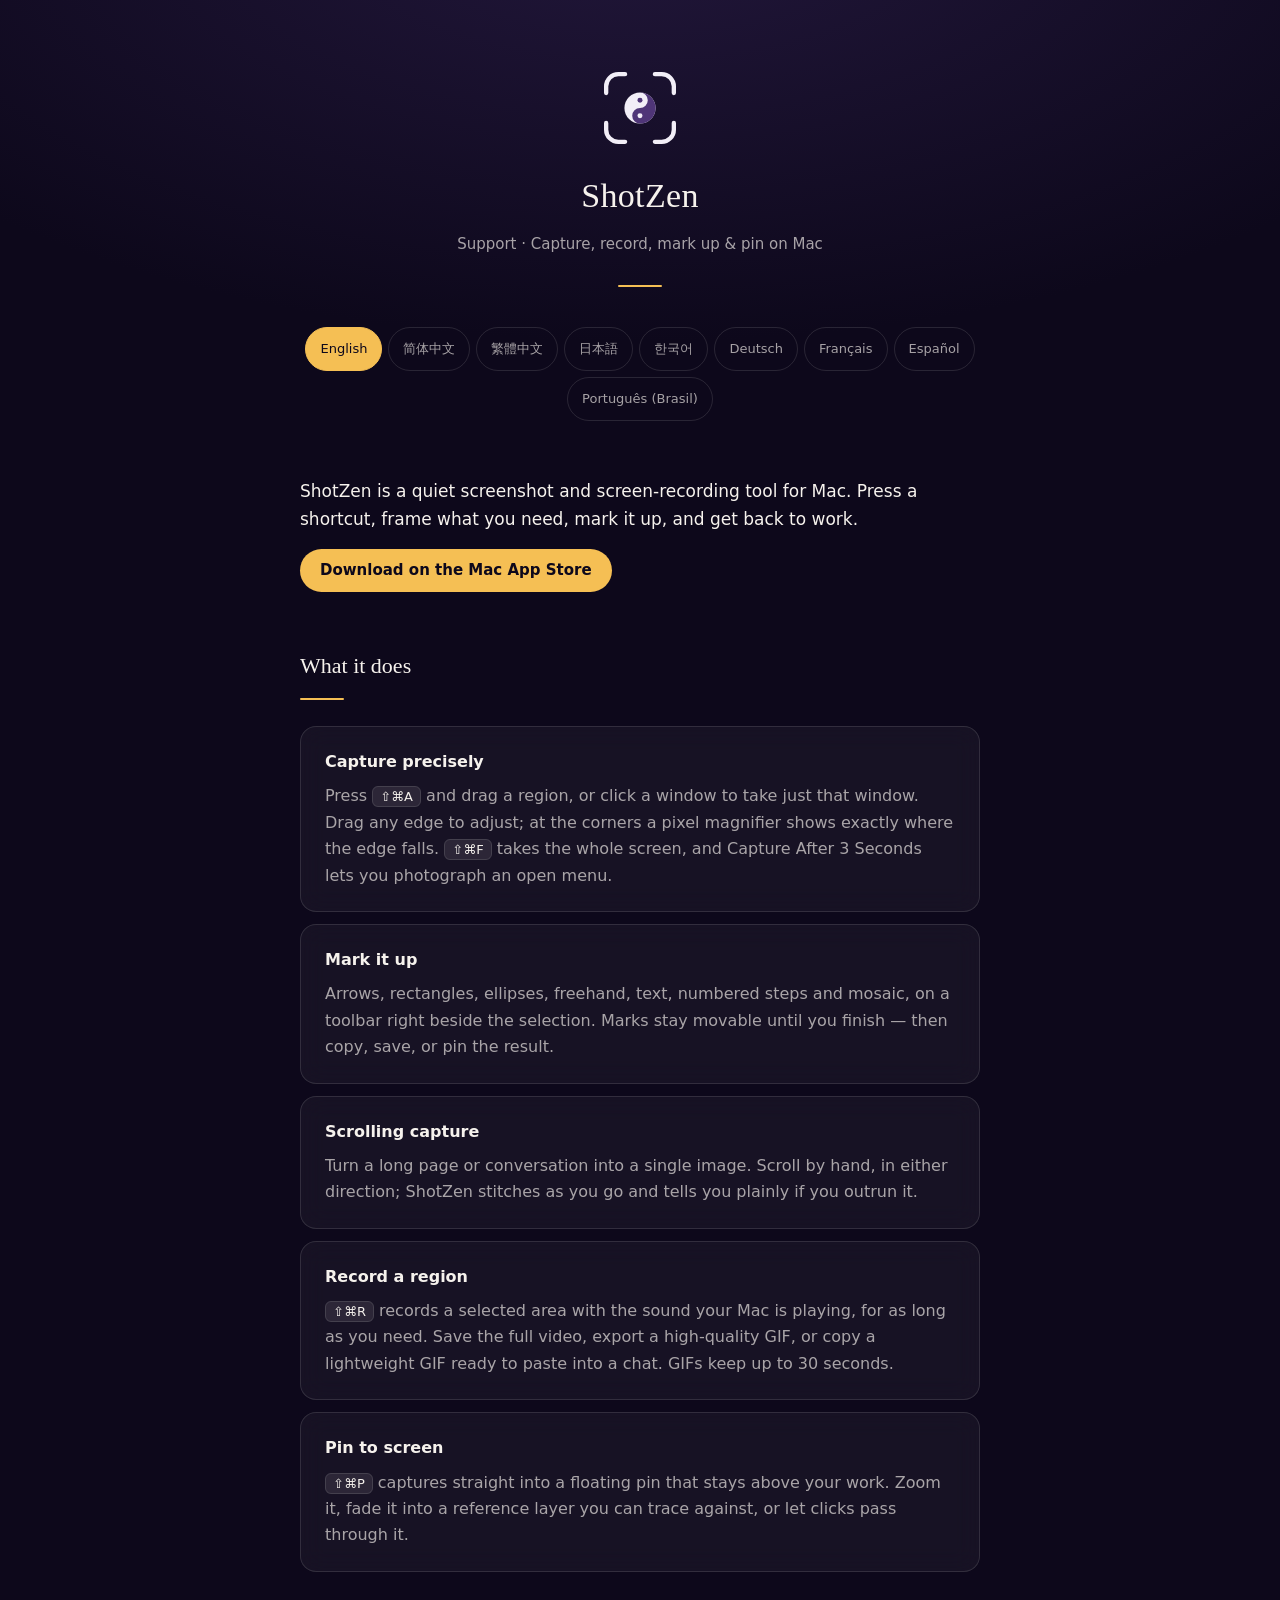
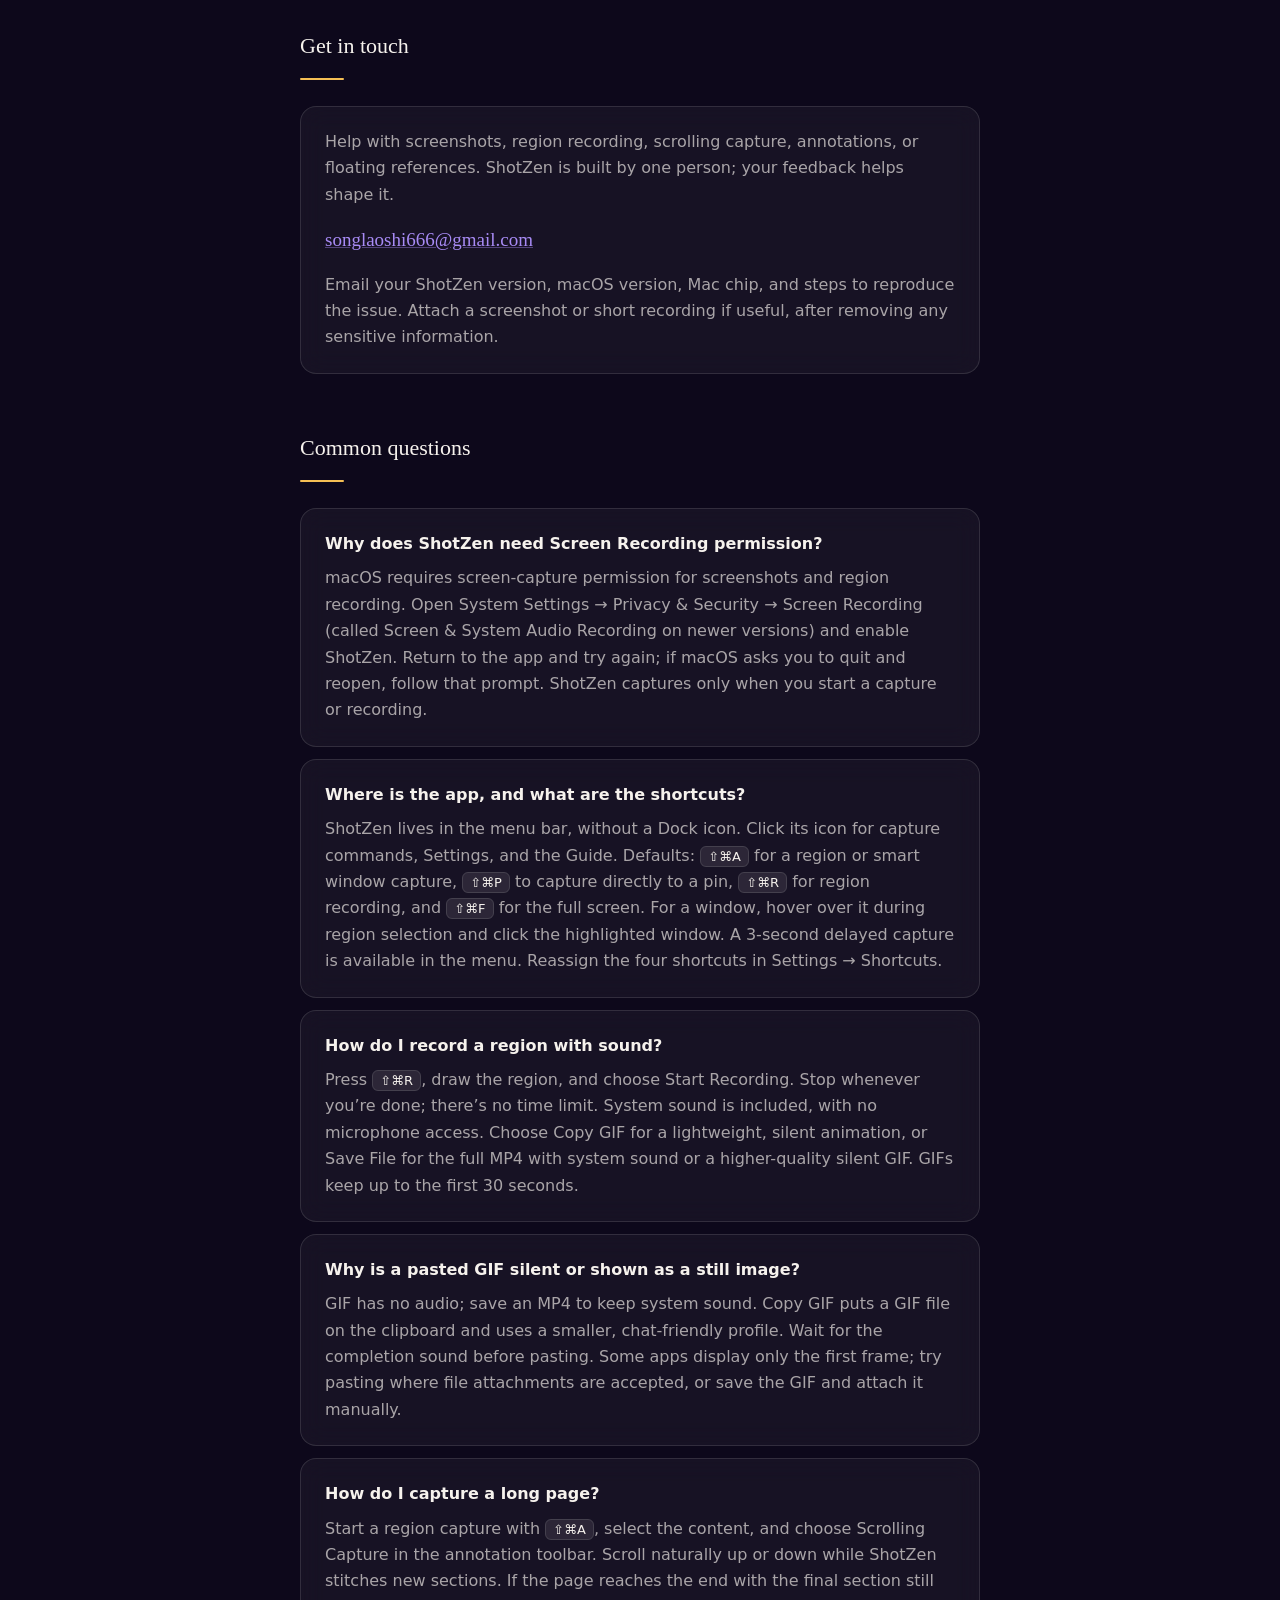
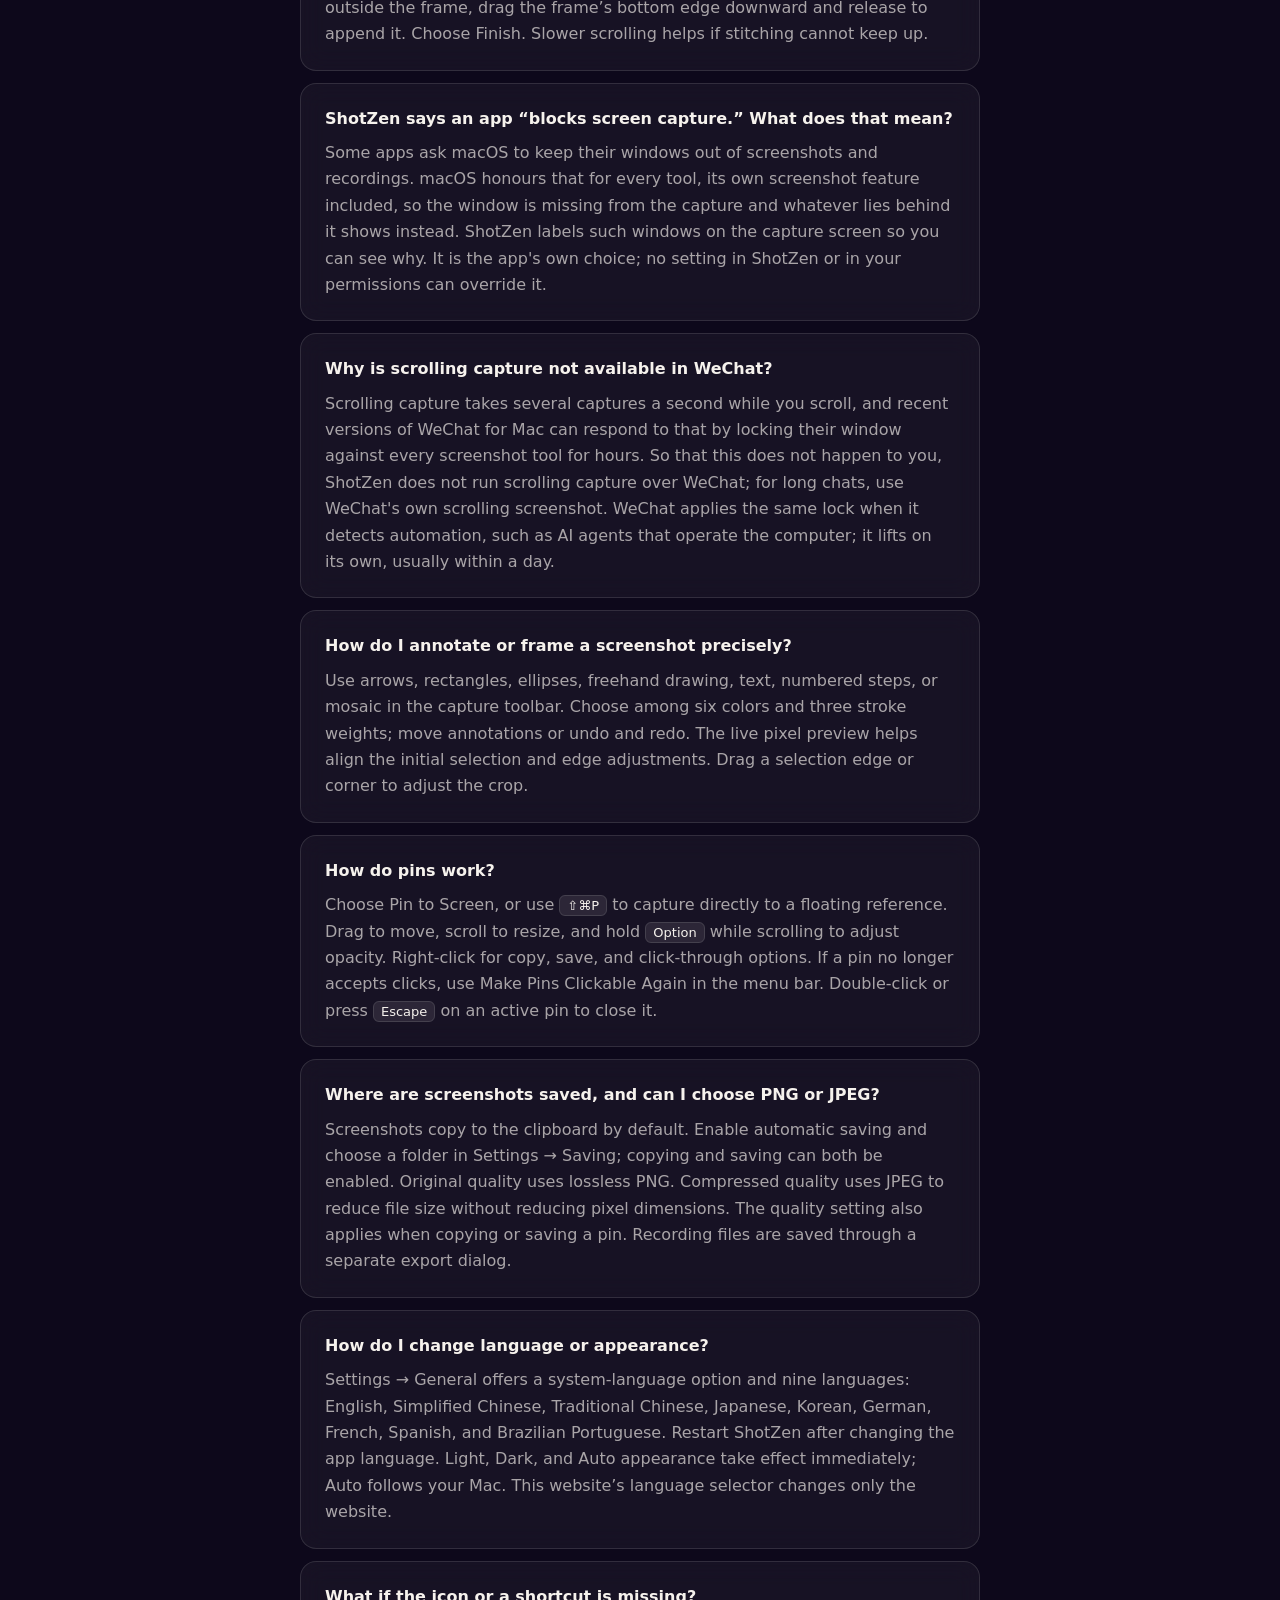
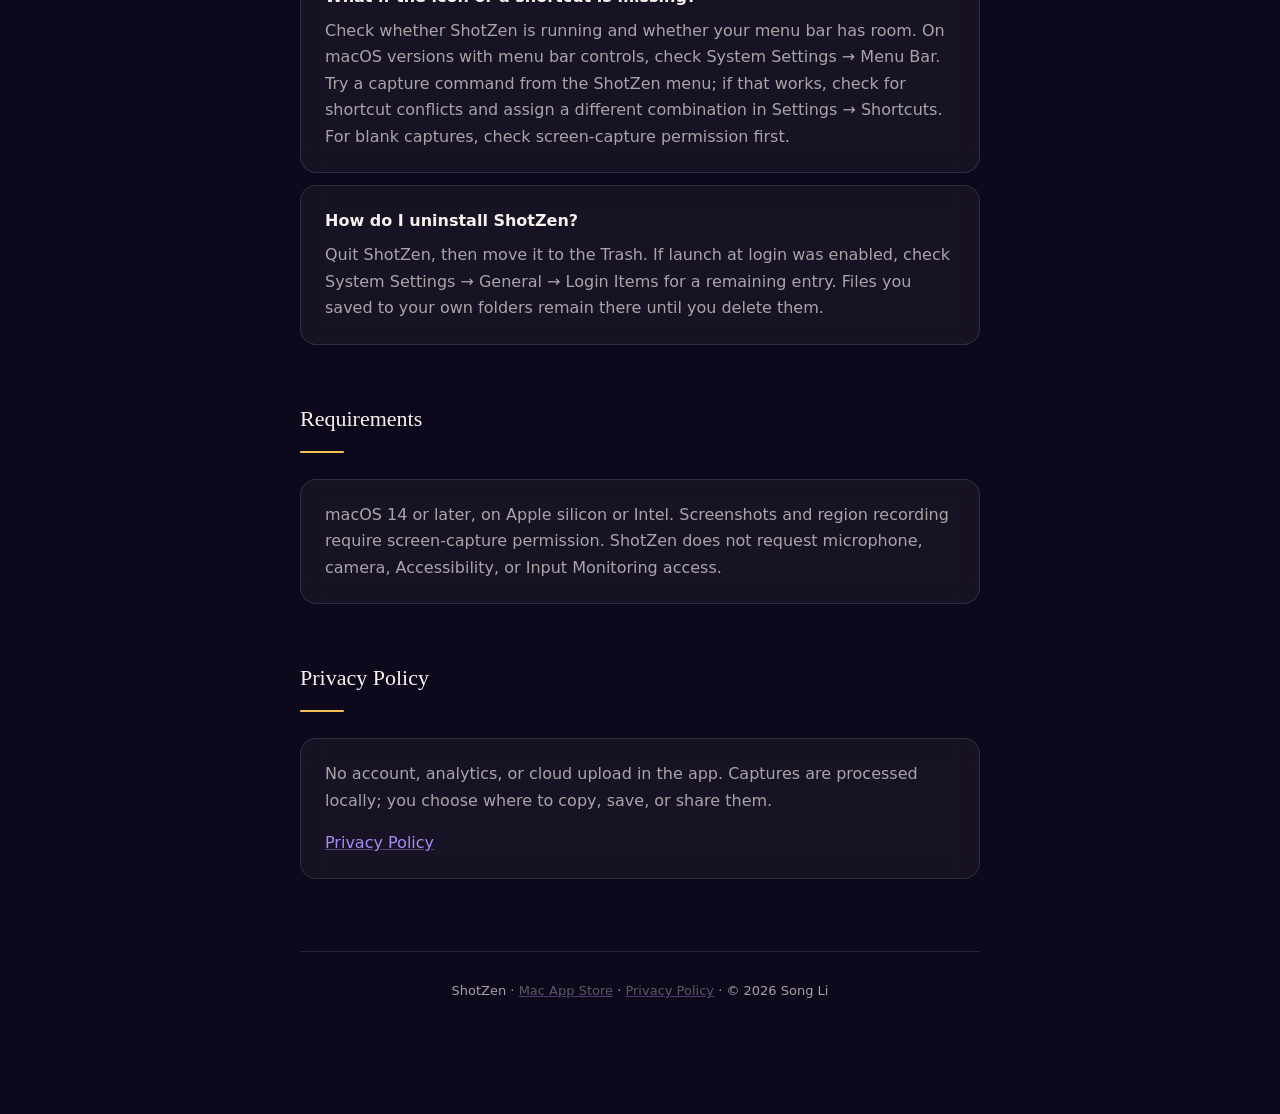
==== commit 4da85c57: "Describe unlimited recording with 30-second GIFs" ====
--- a/index.html
+++ b/index.html
@@ -47,14 +47,14 @@
 <div class="card"><h3>Capture precisely</h3><p>Press <kbd>⇧⌘A</kbd> and drag a region, or click a window to take just that window. Drag any edge to adjust; at the corners a pixel magnifier shows exactly where the edge falls. <kbd>⇧⌘F</kbd> takes the whole screen, and Capture After 3 Seconds lets you photograph an open menu.</p></div>
 <div class="card"><h3>Mark it up</h3><p>Arrows, rectangles, ellipses, freehand, text, numbered steps and mosaic, on a toolbar right beside the selection. Marks stay movable until you finish — then copy, save, or pin the result.</p></div>
 <div class="card"><h3>Scrolling capture</h3><p>Turn a long page or conversation into a single image. Scroll by hand, in either direction; ShotZen stitches as you go and tells you plainly if you outrun it.</p></div>
-<div class="card"><h3>Record a region</h3><p><kbd>⇧⌘R</kbd> records a selected area with the sound your Mac is playing, for up to 30 seconds. Save it as a video, export a high-quality GIF, or copy a lightweight GIF ready to paste into a chat.</p></div>
+<div class="card"><h3>Record a region</h3><p><kbd>⇧⌘R</kbd> records a selected area with the sound your Mac is playing, for as long as you need. Save the full video, export a high-quality GIF, or copy a lightweight GIF ready to paste into a chat. GIFs keep up to 30 seconds.</p></div>
 <div class="card"><h3>Pin to screen</h3><p><kbd>⇧⌘P</kbd> captures straight into a floating pin that stays above your work. Zoom it, fade it into a reference layer you can trace against, or let clicks pass through it.</p></div>
 <h2>Get in touch</h2><hr class="rule">
 <div class="card"><p>Help with screenshots, region recording, scrolling capture, annotations, or floating references. ShotZen is built by one person; your feedback helps shape it.</p><p class="mail"><a href="mailto:songlaoshi666@gmail.com">songlaoshi666@gmail.com</a></p><p>Email your ShotZen version, macOS version, Mac chip, and steps to reproduce the issue. Attach a screenshot or short recording if useful, after removing any sensitive information.</p></div>
 <h2>Common questions</h2><hr class="rule">
 <div class="card"><h3>Why does ShotZen need Screen Recording permission?</h3><p>macOS requires screen-capture permission for screenshots and region recording. Open System Settings → Privacy &amp; Security → Screen Recording (called Screen &amp; System Audio Recording on newer versions) and enable ShotZen. Return to the app and try again; if macOS asks you to quit and reopen, follow that prompt. ShotZen captures only when you start a capture or recording.</p></div>
 <div class="card"><h3>Where is the app, and what are the shortcuts?</h3><p>ShotZen lives in the menu bar, without a Dock icon. Click its icon for capture commands, Settings, and the Guide. Defaults: <kbd>⇧⌘A</kbd> for a region or smart window capture, <kbd>⇧⌘P</kbd> to capture directly to a pin, <kbd>⇧⌘R</kbd> for region recording, and <kbd>⇧⌘F</kbd> for the full screen. For a window, hover over it during region selection and click the highlighted window. A 3-second delayed capture is available in the menu. Reassign the four shortcuts in Settings → Shortcuts.</p></div>
-<div class="card"><h3>How do I record a region with sound?</h3><p>Press <kbd>⇧⌘R</kbd>, draw the region, and choose Start Recording. Stop when finished; recording stops automatically at 30 seconds. System sound is included, with no microphone access. Choose Copy GIF for a lightweight, silent animation, or Save File for an MP4 with system sound or a higher-quality silent GIF.</p></div>
+<div class="card"><h3>How do I record a region with sound?</h3><p>Press <kbd>⇧⌘R</kbd>, draw the region, and choose Start Recording. Stop whenever you’re done; there’s no time limit. System sound is included, with no microphone access. Choose Copy GIF for a lightweight, silent animation, or Save File for the full MP4 with system sound or a higher-quality silent GIF. GIFs keep up to the first 30 seconds.</p></div>
 <div class="card"><h3>Why is a pasted GIF silent or shown as a still image?</h3><p>GIF has no audio; save an MP4 to keep system sound. Copy GIF puts a GIF file on the clipboard and uses a smaller, chat-friendly profile. Wait for the completion sound before pasting. Some apps display only the first frame; try pasting where file attachments are accepted, or save the GIF and attach it manually.</p></div>
 <div class="card"><h3>How do I capture a long page?</h3><p>Start a region capture with <kbd>⇧⌘A</kbd>, select the content, and choose Scrolling Capture in the annotation toolbar. Scroll naturally up or down while ShotZen stitches new sections. If the page reaches the end with the final section still outside the frame, drag the frame’s bottom edge downward and release to append it. Choose Finish. Slower scrolling helps if stitching cannot keep up.</p></div>
 <div class="card"><h3>ShotZen says an app “blocks screen capture.” What does that mean?</h3><p>Some apps ask macOS to keep their windows out of screenshots and recordings. macOS honours that for every tool, its own screenshot feature included, so the window is missing from the capture and whatever lies behind it shows instead. ShotZen labels such windows on the capture screen so you can see why. It is the app&#x27;s own choice; no setting in ShotZen or in your permissions can override it.</p></div>
@@ -78,14 +78,14 @@
 <div class="card"><h3>精准截图</h3><p>按 <kbd>⇧⌘A</kbd> 拖出选区，或点击某个窗口只截这个窗口。任意边线都能拖动调整，靠近边角时像素放大镜会显示边线的准确位置。<kbd>⇧⌘F</kbd> 截取全屏，延时 3 秒截取可以截下展开的菜单。</p></div>
 <div class="card"><h3>随手标注</h3><p>箭头、矩形、椭圆、画笔、文字、序号和马赛克，工具栏就在选区旁边。完成前标注都可以再移动，之后复制、保存或钉在屏幕上都行。</p></div>
 <div class="card"><h3>长截图</h3><p>把一整页网页或一段对话拼成一张图。手动滚动，上下都可以；ShotZen 边滚边拼，滚得太快跟不上时会明确提示。</p></div>
-<div class="card"><h3>录制选区</h3><p><kbd>⇧⌘R</kbd> 录制选定区域，同时录下 Mac 正在播放的声音，最长 30 秒。可以保存为视频、导出高质量 GIF，或者复制一份适合发到聊天里的轻量 GIF。</p></div>
+<div class="card"><h3>录制选区</h3><p><kbd>⇧⌘R</kbd> 录制选定区域，同时录下 Mac 正在播放的声音，不限时长。可以保存完整视频、导出高质量 GIF，或者复制一份适合发到聊天里的轻量 GIF；GIF 最长 30 秒。</p></div>
 <div class="card"><h3>钉在屏幕上</h3><p><kbd>⇧⌘P</kbd> 截图后直接变成浮在最前面的贴图。可以缩放、调低透明度当作描摹用的参考层，也可以让点击穿透它。</p></div>
 <h2>联系方式</h2><hr class="rule">
 <div class="card"><p>截图、选区录屏、滚动长截图、标注或悬浮贴图遇到问题，都可以来信。ShotZen 由一个人开发，你的反馈会帮助它继续改进。</p><p class="mail"><a href="mailto:songlaoshi666@gmail.com">songlaoshi666@gmail.com</a></p><p>请附上 ShotZen 版本、macOS 版本、Mac 芯片型号，以及复现问题的步骤。如有需要，可以附截图或短录屏，发送前请移除敏感信息。</p></div>
 <h2>常见问题</h2><hr class="rule">
 <div class="card"><h3>为什么需要「屏幕录制」权限？</h3><p>macOS 要求截图和选区录屏获得屏幕捕捉权限。请到「系统设置 → 隐私与安全性 → 屏幕录制」（较新系统中称为「屏幕与系统音频录制」）开启 ShotZen。回到应用后重试；如果系统提示退出并重新打开，请按提示操作。ShotZen 只在你发起截图或录屏时捕捉画面。</p></div>
 <div class="card"><h3>应用在哪？默认快捷键是什么？</h3><p>ShotZen 位于菜单栏，不显示程序坞图标。点击菜单栏图标可进入捕捉命令、设置和使用指引。默认快捷键：<kbd>⇧⌘A</kbd> 选区或智能窗口截图，<kbd>⇧⌘P</kbd> 截图后直接贴图，<kbd>⇧⌘R</kbd> 选区录屏，<kbd>⇧⌘F</kbd> 全屏截图。截窗口时，在选区模式中将指针移到窗口上，再点击高亮窗口。菜单中还提供 3 秒延时截图。四个快捷键均可在「设置 → 快捷键」中修改。</p></div>
-<div class="card"><h3>怎么录下选区和系统声音？</h3><p>按 <kbd>⇧⌘R</kbd>，框选区域，点击开始录制。完成后停止，最长 30 秒会自动结束。录屏收录系统播放的声音，不使用麦克风。选择「复制 GIF」可获得适合聊天的轻量静音动图；选择保存文件，可导出带系统声音的 MP4 或画质更高的静音 GIF。</p></div>
+<div class="card"><h3>怎么录下选区和系统声音？</h3><p>按 <kbd>⇧⌘R</kbd>，框选区域，点击开始录制。录多久都可以，完成后点击停止。录屏收录系统播放的声音，不使用麦克风。选择「复制 GIF」可获得适合聊天的轻量静音动图；选择保存文件，可导出带系统声音的完整 MP4，或画质更高的静音 GIF。GIF 最长保留前 30 秒。</p></div>
 <div class="card"><h3>为什么 GIF 没有声音，粘贴后也可能不动？</h3><p>GIF 格式不包含声音；需要保留系统声音时请保存 MP4。「复制 GIF」会将 GIF 文件放入剪贴板，并采用适合聊天的较小输出规格。请等完成提示音后再粘贴。部分应用只显示第一帧，可以试着粘贴到接收文件附件的位置，或先保存 GIF 再手动添加附件。</p></div>
 <div class="card"><h3>怎么截取长页面？</h3><p>按 <kbd>⇧⌘A</kbd> 开始选区截图，框好内容，在标注工具栏选择长截图。自然向上或向下滚动，ShotZen 会拼接新内容。如果已经滚到底，最后一段仍在框外，可以向下拖动选区底边，松手后补入末段，再点击完成。拼接跟不上时请放慢滚动速度。</p></div>
 <div class="card"><h3>ShotZen 提示某个应用“禁止截屏”，是什么意思？</h3><p>有些应用会要求 macOS 不让它的窗口出现在截图和录屏里。macOS 对所有工具都执行这个要求，系统自带的截图也不例外，所以截图里会缺少这个窗口，露出的是它后面的内容。ShotZen 会在截图界面上标出这类窗口，让你知道原因。这是该应用自己的设置，ShotZen 和权限设置都无法绕过。</p></div>
@@ -109,14 +109,14 @@
 <div class="card"><h3>精準擷取</h3><p>按 <kbd>⇧⌘A</kbd> 拖出選取範圍，或點按某個視窗只擷取該視窗。任何邊線都能拖動調整，靠近邊角時像素放大鏡會顯示邊線的準確位置。<kbd>⇧⌘F</kbd> 擷取整個螢幕，延遲 3 秒擷取可以擷取展開的選單。</p></div>
 <div class="card"><h3>隨手標註</h3><p>箭頭、矩形、橢圓、畫筆、文字、序號和馬賽克，工具列就在選取範圍旁邊。完成前標註都能再移動，之後拷貝、儲存或釘在螢幕上皆可。</p></div>
 <div class="card"><h3>長截圖</h3><p>把一整頁網頁或一段對話拼成一張圖。手動捲動，上下皆可；ShotZen 會邊捲邊拼接，捲太快跟不上時會明白提示。</p></div>
-<div class="card"><h3>錄製選取範圍</h3><p><kbd>⇧⌘R</kbd> 錄製選取範圍，同時錄下 Mac 正在播放的聲音，最長 30 秒。可以儲存為影片、輸出高品質 GIF，或拷貝一份適合貼到聊天中的輕量 GIF。</p></div>
+<div class="card"><h3>錄製選取範圍</h3><p><kbd>⇧⌘R</kbd> 錄製選取範圍，同時錄下 Mac 正在播放的聲音，不限時長。可以儲存完整影片、輸出高品質 GIF，或拷貝一份適合貼到聊天中的輕量 GIF；GIF 最長 30 秒。</p></div>
 <div class="card"><h3>釘在螢幕上</h3><p><kbd>⇧⌘P</kbd> 擷取後直接成為浮在最上層的釘圖。可以縮放、降低不透明度當作描摹用的參考層，也能讓點按穿透它。</p></div>
 <h2>聯絡方式</h2><hr class="rule">
 <div class="card"><p>螢幕擷取、選取範圍錄影、捲動長截圖、標註或浮動貼圖遇到問題，都歡迎來信。ShotZen 由一個人開發，你的意見會幫助它持續改進。</p><p class="mail"><a href="mailto:songlaoshi666@gmail.com">songlaoshi666@gmail.com</a></p><p>請附上 ShotZen 版本、macOS 版本、Mac 晶片型號，以及重現問題的步驟。如有需要，可附上擷圖或短錄影；寄出前請移除敏感資訊。</p></div>
 <h2>常見問題</h2><hr class="rule">
 <div class="card"><h3>為什麼需要「螢幕錄製」權限？</h3><p>macOS 要求螢幕擷取與選取範圍錄影取得螢幕擷取權限。請到「系統設定 → 隱私權與安全性 → 螢幕錄製」（較新系統稱為「螢幕與系統音訊錄製」）啟用 ShotZen。返回 App 後重試；若系統要求結束並重新打開，請依提示操作。ShotZen 只在你發起擷取或錄影時擷取畫面。</p></div>
 <div class="card"><h3>App 在哪裡？預設快速鍵是什麼？</h3><p>ShotZen 位於選單列，不顯示 Dock 圖示。點選圖示可找到擷取指令、設定與使用指引。預設快速鍵：<kbd>⇧⌘A</kbd> 擷取選取範圍或智慧視窗，<kbd>⇧⌘P</kbd> 擷取後直接貼圖，<kbd>⇧⌘R</kbd> 選取範圍錄影，<kbd>⇧⌘F</kbd> 全螢幕擷取。要擷取視窗，在選取模式中將指標移到視窗上，再點選反白的視窗。選單也提供 3 秒延遲擷取。四個快速鍵皆可在「設定 → 快速鍵」更改。</p></div>
-<div class="card"><h3>如何錄下選取範圍與系統聲音？</h3><p>按 <kbd>⇧⌘R</kbd>、框選範圍，然後開始錄製。完成後停止，最長 30 秒會自動結束。錄影包含系統播放的聲音，不使用麥克風。選擇複製 GIF 可取得適合聊天的輕量無聲動畫；儲存檔案可匯出帶系統聲音的 MP4 或畫質較高的無聲 GIF。</p></div>
+<div class="card"><h3>如何錄下選取範圍與系統聲音？</h3><p>按 <kbd>⇧⌘R</kbd>、框選範圍，然後開始錄製。錄多久都可以，完成後點按停止。錄影包含系統播放的聲音，不使用麥克風。選擇複製 GIF 可取得適合聊天的輕量無聲動畫；儲存檔案可匯出帶系統聲音的完整 MP4，或畫質較高的無聲 GIF。GIF 最長保留前 30 秒。</p></div>
 <div class="card"><h3>為什麼 GIF 沒有聲音，貼上後也可能不動？</h3><p>GIF 格式不包含音訊；需要保留系統聲音時請儲存 MP4。複製 GIF 會將 GIF 檔案放入剪貼板，並採用適合聊天的較小輸出規格。請等完成提示音後再貼上。部分 App 只顯示第一影格；可試著貼到接受檔案附件的位置，或先儲存 GIF 再手動附加。</p></div>
 <div class="card"><h3>如何擷取長頁面？</h3><p>按 <kbd>⇧⌘A</kbd> 開始擷取，框選內容，在標註工具列選擇長截圖。自然向上或向下捲動，ShotZen 會拼接新內容。如果已捲到底，最後一段仍在框外，可向下拖曳選取框底邊，放開後補入末段，再選擇完成。拼接跟不上時請放慢捲動速度。</p></div>
 <div class="card"><h3>ShotZen 提示某個 App「禁止截圖」，是什麼意思？</h3><p>有些 App 會要求 macOS 不讓它的視窗出現在截圖與錄影中。macOS 對所有工具都執行這項要求，系統內建的截圖也不例外，所以擷圖中會缺少該視窗，露出的是它後方的內容。ShotZen 會在擷取畫面上標示這類視窗，讓你知道原因。這是該 App 自己的設定，ShotZen 與權限設定都無法繞過。</p></div>
@@ -140,14 +140,14 @@
 <div class="card"><h3>正確に取り込む</h3><p><kbd>⇧⌘A</kbd> を押して範囲をドラッグするか、ウインドウをクリックしてそのウインドウだけを取り込みます。どの辺もドラッグで調整でき、角ではピクセル拡大表示で境界の位置を正確に確認できます。<kbd>⇧⌘F</kbd> で画面全体を、3秒後に取り込むで開いたメニューを取り込めます。</p></div>
 <div class="card"><h3>注釈を入れる</h3><p>矢印、四角形、楕円、手描き、テキスト、番号、モザイクを、選択範囲のすぐ横のツールバーから。完了するまで注釈は動かせます。あとはコピー、保存、ピン留めのいずれかを選ぶだけです。</p></div>
 <div class="card"><h3>スクロール撮影</h3><p>長いページや会話を1枚の画像にまとめます。手でスクロールするだけ。上下どちらでも構いません。ShotZen がスクロールに合わせてつなぎ、追いつけない速さのときははっきり知らせます。</p></div>
-<div class="card"><h3>範囲を録画</h3><p><kbd>⇧⌘R</kbd> で選択した範囲を、Mac で再生中の音声とともに最長30秒録画します。ビデオとして保存、高画質 GIF として書き出し、またはチャットに貼れる軽量 GIF としてコピーできます。</p></div>
+<div class="card"><h3>範囲を録画</h3><p><kbd>⇧⌘R</kbd> で選択した範囲を、Mac で再生中の音声とともに時間制限なく録画します。ビデオ全体を保存、高画質 GIF として書き出し、またはチャットに貼れる軽量 GIF としてコピーできます。GIF は最長30秒です。</p></div>
 <div class="card"><h3>画面にピン留め</h3><p><kbd>⇧⌘P</kbd> で取り込んだ画像を、そのまま作業の最前面に浮かぶピンにします。拡大縮小、なぞれる参照レイヤーへの半透明化、クリックの透過ができます。</p></div>
 <h2>お問い合わせ</h2><hr class="rule">
 <div class="card"><p>スクリーンショット、範囲録画、スクロール撮影、注釈、ピン留めについてお困りの際はメールでご連絡ください。ShotZen は一人で開発しています。ご意見を改善に役立てます。</p><p class="mail"><a href="mailto:songlaoshi666@gmail.com">songlaoshi666@gmail.com</a></p><p>ShotZen と macOS のバージョン、Mac のチップ、問題の再現手順をお知らせください。画像や短い録画を添付する場合は、機密情報を取り除いてから送信してください。</p></div>
 <h2>よくある質問</h2><hr class="rule">
 <div class="card"><h3>なぜ画面収録の許可が必要ですか？</h3><p>macOS ではスクリーンショットと範囲録画に画面収録の許可が必要です。「システム設定 → プライバシーとセキュリティ → 画面収録」（新しいバージョンでは「画面収録とシステムオーディオ録音」）で ShotZen を許可し、アプリに戻って再試行してください。macOS が終了と再起動を求めた場合は従ってください。撮影や録画は、ユーザーが開始したときだけ行います。</p></div>
 <div class="card"><h3>アプリはどこにありますか？ショートカットは？</h3><p>ShotZen はメニューバーに常駐し、Dock アイコンは表示しません。アイコンから撮影、設定、ガイドを開けます。標準のキーは、<kbd>⇧⌘A</kbd> が範囲・ウインドウ撮影、<kbd>⇧⌘P</kbd> が撮影してピン留め、<kbd>⇧⌘R</kbd> が範囲録画、<kbd>⇧⌘F</kbd> が全画面撮影です。ウインドウは範囲選択中にポインタを重ね、強調表示されたウインドウをクリックします。メニューには 3 秒後の撮影もあります。4 つのキーは「設定 → ショートカット」で変更できます。</p></div>
-<div class="card"><h3>範囲とシステム音声を録画するには？</h3><p><kbd>⇧⌘R</kbd> を押して範囲を囲み、録画を開始します。完了したら停止してください。30 秒で自動停止します。システム音声を収録し、マイクは使いません。GIF をコピーするとチャット向けの軽量な無音アニメーションを作成できます。ファイル保存では、システム音声付き MP4 または高画質の無音 GIF を選べます。</p></div>
+<div class="card"><h3>範囲とシステム音声を録画するには？</h3><p><kbd>⇧⌘R</kbd> を押して範囲を囲み、録画を開始します。録画時間に制限はありません。完了したら停止してください。システム音声を収録し、マイクは使いません。GIF をコピーするとチャット向けの軽量な無音アニメーションを作成できます。ファイル保存では、システム音声付きの MP4（録画全体）または高画質の無音 GIF を選べます。GIF には最初の最長 30 秒が含まれます。</p></div>
 <div class="card"><h3>GIF に音がなく、貼り付けると静止画になるのはなぜ？</h3><p>GIF は音声に対応していません。音声を残すには MP4 を保存してください。GIF のコピーは、チャット向けに小さくした GIF ファイルをクリップボードに置きます。完了音を待ってから貼り付けてください。アプリによっては最初のフレームしか表示しません。ファイル添付を受け付ける場所に貼り付けるか、GIF を保存して添付してください。</p></div>
 <div class="card"><h3>長いページを撮影するには？</h3><p><kbd>⇧⌘A</kbd> で範囲を選び、注釈ツールバーでスクロール撮影を選択します。上下に自然にスクロールすると、新しい部分をつなぎ合わせます。ページの末尾に達しても最後の部分が枠の外にある場合は、枠の下辺を下へドラッグして離し、末尾を追加してから完了を選びます。つなぎ合わせが追いつかない場合はゆっくりスクロールしてください。</p></div>
 <div class="card"><h3>「画面の取り込みを禁止しています」と表示されるのはなぜですか？</h3><p>アプリによっては、スクリーンショットや録画に自分のウインドウが写らないよう macOS に指定しています。macOS はこの指定をすべてのツールに適用し、標準のスクリーンショットも例外ではありません。そのため取り込んだ画像からそのウインドウが抜け、背後の内容が写ります。ShotZen は取り込み画面でこうしたウインドウに表示を付け、理由がわかるようにしています。これはそのアプリ自身の設定で、ShotZen や権限の設定では回避できません。</p></div>
@@ -171,14 +171,14 @@
 <div class="card"><h3>정확한 캡처</h3><p><kbd>⇧⌘A</kbd>를 누르고 영역을 드래그하거나, 윈도우를 클릭해 해당 윈도우만 캡처합니다. 어느 가장자리든 드래그해 조정할 수 있고, 모서리에서는 픽셀 확대 화면으로 경계 위치를 정확히 확인할 수 있습니다. <kbd>⇧⌘F</kbd>는 전체 화면을, 3초 후 캡처는 열려 있는 메뉴를 캡처합니다.</p></div>
 <div class="card"><h3>주석 달기</h3><p>화살표, 사각형, 타원, 자유 그리기, 텍스트, 번호, 모자이크를 선택 영역 바로 옆 도구 막대에서 사용할 수 있습니다. 완료하기 전까지 주석은 계속 옮길 수 있고, 마치면 복사·저장·고정 중 하나를 고르면 됩니다.</p></div>
 <div class="card"><h3>스크롤 캡처</h3><p>긴 페이지나 대화를 한 장의 이미지로 만듭니다. 직접 스크롤하면 되고 방향은 상관없습니다. ShotZen이 스크롤에 맞춰 이어 붙이며, 너무 빠르면 분명하게 알려 줍니다.</p></div>
-<div class="card"><h3>영역 녹화</h3><p><kbd>⇧⌘R</kbd>로 선택한 영역을 Mac에서 재생 중인 소리와 함께 최대 30초까지 녹화합니다. 비디오로 저장하거나 고화질 GIF로 내보내거나, 채팅에 바로 붙일 수 있는 가벼운 GIF로 복사할 수 있습니다.</p></div>
+<div class="card"><h3>영역 녹화</h3><p><kbd>⇧⌘R</kbd>로 선택한 영역을 Mac에서 재생 중인 소리와 함께 시간 제한 없이 녹화합니다. 전체 비디오를 저장하거나 고화질 GIF로 내보내거나, 채팅에 바로 붙일 수 있는 가벼운 GIF로 복사할 수 있습니다. GIF는 최대 30초입니다.</p></div>
 <div class="card"><h3>화면에 고정</h3><p><kbd>⇧⌘P</kbd>로 캡처한 이미지를 바로 작업 화면 위에 떠 있는 고정 이미지로 만듭니다. 확대·축소하거나, 따라 그릴 수 있는 참고 레이어로 흐리게 하거나, 클릭이 통과하도록 할 수 있습니다.</p></div>
 <h2>문의하기</h2><hr class="rule">
 <div class="card"><p>스크린샷, 영역 녹화, 스크롤 캡처, 주석 또는 화면 고정에 문제가 있으면 이메일로 알려 주세요. ShotZen은 한 사람이 개발하며, 보내 주신 의견을 개선에 반영합니다.</p><p class="mail"><a href="mailto:songlaoshi666@gmail.com">songlaoshi666@gmail.com</a></p><p>ShotZen 버전, macOS 버전, Mac 칩 종류, 문제를 재현하는 방법을 보내 주세요. 스크린샷이나 짧은 녹화를 첨부할 때는 민감한 정보를 먼저 지워 주세요.</p></div>
 <h2>자주 묻는 질문</h2><hr class="rule">
 <div class="card"><h3>왜 화면 기록 권한이 필요한가요?</h3><p>macOS에서는 스크린샷과 영역 녹화에 화면 캡처 권한이 필요합니다. 시스템 설정 → 개인정보 보호 및 보안 → 화면 기록(최신 버전에서는 화면 및 시스템 오디오 녹음)에서 ShotZen을 허용한 뒤 앱으로 돌아와 다시 시도하세요. macOS가 종료 후 다시 열기를 요청하면 안내를 따르세요. ShotZen은 사용자가 캡처나 녹화를 시작할 때만 화면을 캡처합니다.</p></div>
 <div class="card"><h3>앱은 어디에 있고, 기본 단축키는 무엇인가요?</h3><p>ShotZen은 메뉴 막대에 있으며 Dock 아이콘은 표시하지 않습니다. 아이콘을 클릭하면 캡처 명령, 설정, 가이드를 열 수 있습니다. 기본 단축키는 <kbd>⇧⌘A</kbd> 영역 또는 창 캡처, <kbd>⇧⌘P</kbd> 캡처 후 바로 화면에 고정, <kbd>⇧⌘R</kbd> 영역 녹화, <kbd>⇧⌘F</kbd> 전체 화면 캡처입니다. 창을 캡처하려면 영역 선택 중 포인터를 창에 올리고 강조된 창을 클릭하세요. 메뉴에서 3초 지연 캡처도 사용할 수 있습니다. 설정 → 단축키에서 네 단축키를 바꿀 수 있습니다.</p></div>
-<div class="card"><h3>영역과 시스템 소리를 녹화하려면 어떻게 하나요?</h3><p><kbd>⇧⌘R</kbd>을 누르고 영역을 지정한 뒤 녹화를 시작하세요. 마치면 중지하거나, 30초가 지나면 자동으로 종료됩니다. 시스템 소리가 포함되며 마이크는 사용하지 않습니다. GIF 복사는 채팅에 적합한 작은 무음 애니메이션을 만듭니다. 파일 저장에서는 시스템 소리가 있는 MP4 또는 더 높은 화질의 무음 GIF를 선택할 수 있습니다.</p></div>
+<div class="card"><h3>영역과 시스템 소리를 녹화하려면 어떻게 하나요?</h3><p><kbd>⇧⌘R</kbd>을 누르고 영역을 지정한 뒤 녹화를 시작하세요. 녹화 시간에 제한이 없으니 마치면 중지하세요. 시스템 소리가 포함되며 마이크는 사용하지 않습니다. GIF 복사는 채팅에 적합한 작은 무음 애니메이션을 만듭니다. 파일 저장에서는 시스템 소리가 있는 전체 MP4 또는 더 높은 화질의 무음 GIF를 선택할 수 있습니다. GIF에는 처음 최대 30초가 담깁니다.</p></div>
 <div class="card"><h3>GIF에 소리가 없거나 붙여넣으면 정지 이미지로 보이는 이유는?</h3><p>GIF는 오디오를 지원하지 않습니다. 시스템 소리를 보존하려면 MP4를 저장하세요. GIF 복사는 채팅에 적합하게 줄인 GIF 파일을 클립보드에 넣습니다. 완료 소리가 난 뒤 붙여넣으세요. 일부 앱은 첫 프레임만 표시합니다. 파일 첨부가 가능한 곳에 붙여넣거나, GIF를 저장한 뒤 직접 첨부해 보세요.</p></div>
 <div class="card"><h3>긴 페이지는 어떻게 캡처하나요?</h3><p><kbd>⇧⌘A</kbd>로 영역을 선택한 뒤 주석 도구 막대에서 스크롤 캡처를 선택하세요. 위아래로 자연스럽게 스크롤하면 새로운 부분을 이어 붙입니다. 페이지 끝에 도달했지만 마지막 부분이 틀 밖에 있다면 아래쪽 테두리를 아래로 끌었다가 놓아 추가한 뒤 완료를 선택하세요. 이어 붙이기가 따라오지 못하면 천천히 스크롤하세요.</p></div>
 <div class="card"><h3>ShotZen이 어떤 앱이 ‘화면 캡처를 차단’한다고 표시합니다. 무슨 뜻인가요?</h3><p>일부 앱은 자신의 윈도우가 스크린샷과 녹화에 나타나지 않도록 macOS에 요청합니다. macOS는 이 요청을 모든 도구에 적용하며 기본 스크린샷도 예외가 아닙니다. 그래서 캡처에서 해당 윈도우가 빠지고 그 뒤에 있던 내용이 보입니다. ShotZen은 캡처 화면에서 이런 윈도우에 표시를 달아 이유를 알 수 있게 합니다. 이는 해당 앱의 자체 설정이며, ShotZen이나 권한 설정으로는 우회할 수 없습니다.</p></div>
@@ -202,14 +202,14 @@
 <div class="card"><h3>Präzise aufnehmen</h3><p>Mit <kbd>⇧⌘A</kbd> einen Bereich aufziehen oder ein Fenster anklicken, um nur dieses aufzunehmen. Jede Kante lässt sich ziehen; an den Ecken zeigt eine Pixellupe genau, wo die Kante liegt. <kbd>⇧⌘F</kbd> nimmt den ganzen Bildschirm auf, und Nach 3 Sekunden aufnehmen erfasst auch geöffnete Menüs.</p></div>
 <div class="card"><h3>Markieren</h3><p>Pfeile, Rechtecke, Ellipsen, Freihand, Text, Nummern und Mosaik – in einer Werkzeugleiste direkt neben der Auswahl. Bis zum Abschluss bleiben Markierungen verschiebbar; danach kopieren, sichern oder anheften.</p></div>
 <div class="card"><h3>Scroll-Aufnahme</h3><p>Macht aus einer langen Seite oder einem Gespräch ein einziges Bild. Von Hand scrollen, in beide Richtungen; ShotZen fügt laufend zusammen und sagt deutlich, wenn Sie zu schnell sind.</p></div>
-<div class="card"><h3>Bereich aufzeichnen</h3><p><kbd>⇧⌘R</kbd> zeichnet einen ausgewählten Bereich samt dem Ton auf, den Ihr Mac gerade abspielt – bis zu 30 Sekunden. Als Video sichern, als hochwertiges GIF exportieren oder als leichtes GIF für den Chat kopieren.</p></div>
+<div class="card"><h3>Bereich aufzeichnen</h3><p><kbd>⇧⌘R</kbd> zeichnet einen ausgewählten Bereich samt dem Ton auf, den Ihr Mac gerade abspielt – ohne Zeitlimit. Als vollständiges Video sichern, als hochwertiges GIF exportieren oder als leichtes GIF für den Chat kopieren. GIFs umfassen bis zu 30 Sekunden.</p></div>
 <div class="card"><h3>Auf dem Bildschirm anheften</h3><p><kbd>⇧⌘P</kbd> nimmt direkt als schwebende Referenz über Ihrer Arbeit auf. Zoomen, zu einer Ebene zum Nachzeichnen abblenden oder Klicks durchlassen.</p></div>
 <h2>Kontakt</h2><hr class="rule">
 <div class="card"><p>Hilfe zu Bildschirmfotos, Bereichsaufnahmen, Scroll-Aufnahmen, Anmerkungen und schwebenden Referenzbildern. ShotZen wird von einer Person entwickelt. Ihr Feedback hilft bei der Weiterentwicklung.</p><p class="mail"><a href="mailto:songlaoshi666@gmail.com">songlaoshi666@gmail.com</a></p><p>Nennen Sie die ShotZen- und macOS-Version, den Chip Ihres Mac und die Schritte zum Nachstellen des Problems. Hilfreiche Bildschirmfotos oder kurze Videos können Sie anhängen. Entfernen Sie vorher vertrauliche Informationen.</p></div>
 <h2>Häufige Fragen</h2><hr class="rule">
 <div class="card"><h3>Warum braucht ShotZen die Erlaubnis zur Bildschirmaufnahme?</h3><p>macOS verlangt sie für Bildschirmfotos und Bereichsaufnahmen. Aktivieren Sie ShotZen unter Systemeinstellungen → Datenschutz &amp; Sicherheit → Bildschirmaufnahme (in neueren Versionen Bildschirm- &amp; Systemaudioaufnahme). Kehren Sie zur App zurück und versuchen Sie es erneut. Falls macOS zum Beenden und erneuten Öffnen auffordert, folgen Sie dem Hinweis. ShotZen nimmt nur auf, wenn Sie eine Aufnahme starten.</p></div>
 <div class="card"><h3>Wo ist die App, und welche Kurzbefehle gibt es?</h3><p>ShotZen sitzt in der Menüleiste und hat kein Dock-Symbol. Dort finden Sie Aufnahmebefehle, Einstellungen und die Anleitung. Standardmäßig: <kbd>⇧⌘A</kbd> für Bereiche oder Fenster, <kbd>⇧⌘P</kbd> zum Aufnehmen und Anheften, <kbd>⇧⌘R</kbd> für Bereichsvideos und <kbd>⇧⌘F</kbd> für den ganzen Bildschirm. Für ein Fenster bewegen Sie den Zeiger bei der Bereichsauswahl darüber und klicken auf das hervorgehobene Fenster. Das Menü bietet auch eine Aufnahme nach 3 Sekunden. Alle vier Kombinationen lassen sich unter Einstellungen → Kurzbefehle ändern.</p></div>
-<div class="card"><h3>Wie zeichne ich einen Bereich mit Ton auf?</h3><p>Drücken Sie <kbd>⇧⌘R</kbd>, ziehen Sie den Bereich auf und starten Sie die Aufnahme. Stoppen Sie sie anschließend; nach 30 Sekunden endet sie automatisch. Systemaudio wird mit aufgenommen, das Mikrofon wird nicht verwendet. GIF kopieren erstellt eine kleine, stumme Animation für Chats. Beim Speichern können Sie MP4 mit Systemaudio oder ein hochwertigeres stummes GIF wählen.</p></div>
+<div class="card"><h3>Wie zeichne ich einen Bereich mit Ton auf?</h3><p>Drücken Sie <kbd>⇧⌘R</kbd>, ziehen Sie den Bereich auf und starten Sie die Aufnahme. Stoppen Sie sie, wenn Sie fertig sind – es gibt kein Zeitlimit. Systemaudio wird mit aufgenommen, das Mikrofon wird nicht verwendet. GIF kopieren erstellt eine kleine, stumme Animation für Chats. Beim Speichern können Sie das vollständige MP4 mit Systemaudio oder ein hochwertigeres stummes GIF wählen. GIFs enthalten bis zu 30 Sekunden.</p></div>
 <div class="card"><h3>Warum hat das GIF keinen Ton oder erscheint als Standbild?</h3><p>GIF unterstützt keinen Ton. Speichern Sie MP4, um Systemaudio zu behalten. GIF kopieren legt eine für Chats verkleinerte GIF-Datei in die Zwischenablage. Warten Sie vor dem Einfügen auf den Abschlusston. Manche Apps zeigen nur das erste Bild. Fügen Sie das GIF an einer Stelle für Dateianhänge ein oder speichern und hängen Sie es manuell an.</p></div>
 <div class="card"><h3>Wie nehme ich lange Seiten auf?</h3><p>Wählen Sie mit <kbd>⇧⌘A</kbd> einen Bereich und dann die Scroll-Aufnahme in der Anmerkungsleiste. Scrollen Sie gleichmäßig nach oben oder unten; ShotZen fügt neue Abschnitte zusammen. Liegt am Seitenende noch Inhalt außerhalb des Rahmens, ziehen Sie dessen untere Kante nach unten und lassen sie los, um den Rest anzufügen. Wählen Sie dann Fertig. Scrollen Sie langsamer, falls die Verarbeitung nicht mitkommt.</p></div>
 <div class="card"><h3>ShotZen meldet, eine App „blockiert Bildschirmaufnahmen“. Was heißt das?</h3><p>Manche Apps bitten macOS, ihre Fenster aus Bildschirmfotos und Aufzeichnungen herauszuhalten. macOS setzt das für jedes Werkzeug durch, auch für die eigene Bildschirmfoto-Funktion. Das Fenster fehlt dann in der Aufnahme, und man sieht, was dahinter liegt. ShotZen kennzeichnet solche Fenster in der Aufnahmeansicht, damit der Grund erkennbar ist. Es ist eine Entscheidung der App selbst; keine Einstellung in ShotZen oder bei den Berechtigungen kann sie umgehen.</p></div>
@@ -233,14 +233,14 @@
 <div class="card"><h3>Capturer avec précision</h3><p>Appuyez sur <kbd>⇧⌘A</kbd> et tracez une zone, ou cliquez sur une fenêtre pour ne capturer qu’elle. Chaque bord se règle à la souris ; aux coins, une loupe de pixels montre exactement où il tombe. <kbd>⇧⌘F</kbd> capture tout l’écran, et Capturer après 3 secondes permet de photographier un menu ouvert.</p></div>
 <div class="card"><h3>Annoter</h3><p>Flèches, rectangles, ellipses, dessin libre, texte, numéros et mosaïque, dans une barre d’outils juste à côté de la sélection. Les annotations restent déplaçables jusqu’à la fin ; ensuite, copiez, enregistrez ou épinglez le résultat.</p></div>
 <div class="card"><h3>Capture défilante</h3><p>Transforme une longue page ou une conversation en une seule image. Faites défiler à la main, dans un sens ou dans l’autre ; ShotZen assemble au fur et à mesure et vous prévient clairement si vous allez trop vite.</p></div>
-<div class="card"><h3>Enregistrer une zone</h3><p><kbd>⇧⌘R</kbd> enregistre une zone choisie avec le son que joue votre Mac, jusqu’à 30 secondes. Enregistrez-la en vidéo, exportez un GIF de haute qualité, ou copiez un GIF léger prêt à coller dans une discussion.</p></div>
+<div class="card"><h3>Enregistrer une zone</h3><p><kbd>⇧⌘R</kbd> enregistre une zone choisie avec le son que joue votre Mac, sans limite de durée. Enregistrez la vidéo complète, exportez un GIF de haute qualité, ou copiez un GIF léger prêt à coller dans une discussion. Les GIF durent 30 secondes maximum.</p></div>
 <div class="card"><h3>Épingler à l’écran</h3><p><kbd>⇧⌘P</kbd> capture directement dans une épingle flottante, au-dessus de votre travail. Zoomez, estompez-la en calque de référence à décalquer, ou laissez passer les clics.</p></div>
 <h2>Nous contacter</h2><hr class="rule">
 <div class="card"><p>Besoin d’aide pour les captures, l’enregistrement d’une zone, les captures défilantes, les annotations ou les images flottantes ? ShotZen est développé par une seule personne ; vos retours contribuent à son amélioration.</p><p class="mail"><a href="mailto:songlaoshi666@gmail.com">songlaoshi666@gmail.com</a></p><p>Indiquez les versions de ShotZen et de macOS, la puce de votre Mac et les étapes pour reproduire le problème. Si vous joignez une capture ou une courte vidéo, retirez d’abord les informations sensibles.</p></div>
 <h2>Questions fréquentes</h2><hr class="rule">
 <div class="card"><h3>Pourquoi autoriser l’enregistrement de l’écran ?</h3><p>macOS exige cette autorisation pour les captures et l’enregistrement d’une zone. Activez ShotZen dans Réglages Système → Confidentialité et sécurité → Enregistrement de l’écran (Enregistrement de l’écran et de l’audio système sur les versions récentes). Revenez dans l’app et réessayez. Si macOS demande de quitter et de rouvrir, suivez cette indication. ShotZen capture uniquement lorsque vous lancez une capture ou un enregistrement.</p></div>
 <div class="card"><h3>Où est l’app, et quels sont les raccourcis ?</h3><p>ShotZen se trouve dans la barre des menus, sans icône dans le Dock. Son menu propose les captures, les réglages et le guide. Par défaut : <kbd>⇧⌘A</kbd> pour une zone ou une fenêtre, <kbd>⇧⌘P</kbd> pour capturer et épingler, <kbd>⇧⌘R</kbd> pour enregistrer une zone et <kbd>⇧⌘F</kbd> pour tout l’écran. Pour une fenêtre, survolez-la pendant la sélection et cliquez sur la fenêtre mise en évidence. Le menu propose aussi une capture après 3 secondes. Modifiez les quatre raccourcis dans Réglages → Raccourcis.</p></div>
-<div class="card"><h3>Comment enregistrer une zone avec le son ?</h3><p>Appuyez sur <kbd>⇧⌘R</kbd>, délimitez la zone et lancez l’enregistrement. Arrêtez-le ensuite ; il s’arrête automatiquement après 30 secondes. Le son système est inclus, sans accès au microphone. Copier le GIF crée une animation légère et muette pour les messages. Enregistrer un fichier permet de choisir un MP4 avec le son système ou un GIF muet de meilleure qualité.</p></div>
+<div class="card"><h3>Comment enregistrer une zone avec le son ?</h3><p>Appuyez sur <kbd>⇧⌘R</kbd>, délimitez la zone et lancez l’enregistrement. Arrêtez-le quand vous avez terminé : il n’y a pas de limite de durée. Le son système est inclus, sans accès au microphone. Copier le GIF crée une animation légère et muette pour les messages. Enregistrer un fichier permet de choisir le MP4 complet avec le son système ou un GIF muet de meilleure qualité. Les GIF durent 30 secondes maximum.</p></div>
 <div class="card"><h3>Pourquoi le GIF est-il muet ou affiché comme une image fixe ?</h3><p>Le GIF ne contient pas d’audio. Enregistrez un MP4 pour conserver le son système. Copier le GIF place dans le presse-papiers un fichier GIF allégé pour les messages. Attendez le son de fin avant de coller. Certaines apps n’affichent que la première image ; essayez un emplacement acceptant les pièces jointes ou enregistrez le GIF et joignez-le manuellement.</p></div>
 <div class="card"><h3>Comment capturer une longue page ?</h3><p>Sélectionnez une zone avec <kbd>⇧⌘A</kbd>, puis la capture défilante dans la barre d’annotation. Faites défiler naturellement vers le haut ou le bas ; ShotZen assemble les nouvelles sections. Si le bas de la page reste hors du cadre, tirez le bord inférieur vers le bas et relâchez pour ajouter la dernière section, puis terminez. Ralentissez le défilement si l’assemblage ne suit pas.</p></div>
 <div class="card"><h3>ShotZen indique qu’une app « bloque la capture d’écran ». Qu’est-ce que cela signifie ?</h3><p>Certaines apps demandent à macOS d’exclure leurs fenêtres des captures et des enregistrements. macOS l’applique à tous les outils, y compris sa propre fonction de capture : la fenêtre manque alors dans l’image, et c’est ce qui se trouvait derrière qui apparaît. ShotZen signale ces fenêtres dans l’écran de capture pour que vous en compreniez la raison. C’est un choix de l’app elle-même ; aucun réglage de ShotZen ni des autorisations ne peut le contourner.</p></div>
@@ -264,14 +264,14 @@
 <div class="card"><h3>Capturas precisas</h3><p>Pulsa <kbd>⇧⌘A</kbd> y arrastra una zona, o haz clic en una ventana para capturar solo esa ventana. Puedes arrastrar cualquier borde; en las esquinas, una lupa de píxeles muestra exactamente dónde cae. <kbd>⇧⌘F</kbd> captura la pantalla completa y Capturar después de 3 segundos permite fotografiar un menú abierto.</p></div>
 <div class="card"><h3>Anotaciones</h3><p>Flechas, rectángulos, elipses, trazo libre, texto, números y mosaico, en una barra de herramientas junto a la selección. Las anotaciones se pueden mover hasta que termines; después, copia, guarda o fija el resultado.</p></div>
 <div class="card"><h3>Captura con desplazamiento</h3><p>Convierte una página larga o una conversación en una sola imagen. Desplázate a mano, en cualquier dirección; ShotZen va uniendo sobre la marcha y te avisa con claridad si vas demasiado rápido.</p></div>
-<div class="card"><h3>Grabar una zona</h3><p><kbd>⇧⌘R</kbd> graba la zona elegida junto con el sonido que reproduce tu Mac, hasta 30 segundos. Guárdala como vídeo, expórtala como GIF de alta calidad o copia un GIF ligero listo para pegar en un chat.</p></div>
+<div class="card"><h3>Grabar una zona</h3><p><kbd>⇧⌘R</kbd> graba la zona elegida junto con el sonido que reproduce tu Mac, sin límite de tiempo. Guarda el vídeo completo, expórtala como GIF de alta calidad o copia un GIF ligero listo para pegar en un chat. Los GIF duran hasta 30 segundos.</p></div>
 <div class="card"><h3>Fijar en la pantalla</h3><p><kbd>⇧⌘P</kbd> captura directamente en una imagen flotante que se queda sobre tu trabajo. Amplíala, atenúala para usarla como capa de referencia o deja pasar los clics a través de ella.</p></div>
 <h2>Contacto</h2><hr class="rule">
 <div class="card"><p>Ayuda con capturas, grabación de una zona, capturas con desplazamiento, anotaciones e imágenes flotantes. ShotZen lo desarrolla una sola persona; tus comentarios ayudan a mejorarlo.</p><p class="mail"><a href="mailto:songlaoshi666@gmail.com">songlaoshi666@gmail.com</a></p><p>Indica las versiones de ShotZen y macOS, el chip de tu Mac y los pasos para reproducir el problema. Puedes adjuntar una captura o un vídeo corto si ayuda, después de eliminar cualquier información sensible.</p></div>
 <h2>Preguntas frecuentes</h2><hr class="rule">
 <div class="card"><h3>¿Por qué necesita permiso para grabar la pantalla?</h3><p>macOS lo exige para las capturas y la grabación de una zona. Activa ShotZen en Ajustes del Sistema → Privacidad y seguridad → Grabación de pantalla (Grabación de pantalla y del audio del sistema en versiones recientes). Vuelve a la app e inténtalo de nuevo. Si macOS pide salir y volver a abrir, sigue la indicación. ShotZen solo captura cuando tú inicias una captura o grabación.</p></div>
 <div class="card"><h3>¿Dónde está la app y cuáles son los atajos?</h3><p>ShotZen está en la barra de menús y no muestra icono en el Dock. Su menú incluye capturas, ajustes y guía. Por defecto: <kbd>⇧⌘A</kbd> para una zona o ventana, <kbd>⇧⌘P</kbd> para capturar y fijar, <kbd>⇧⌘R</kbd> para grabar una zona y <kbd>⇧⌘F</kbd> para toda la pantalla. Para una ventana, sitúa el puntero encima durante la selección y haz clic en la ventana resaltada. El menú también ofrece una captura con 3 segundos de retardo. Cambia los cuatro atajos en Ajustes → Atajos.</p></div>
-<div class="card"><h3>¿Cómo grabo una zona con sonido?</h3><p>Pulsa <kbd>⇧⌘R</kbd>, delimita la zona e inicia la grabación. Detenla al terminar; se detiene automáticamente a los 30 segundos. Incluye el sonido del sistema y no utiliza el micrófono. Copiar GIF crea una animación ligera y sin sonido para chats. Guardar archivo permite elegir un MP4 con sonido o un GIF sin sonido de mayor calidad.</p></div>
+<div class="card"><h3>¿Cómo grabo una zona con sonido?</h3><p>Pulsa <kbd>⇧⌘R</kbd>, delimita la zona e inicia la grabación. Detenla al terminar; no hay límite de tiempo. Incluye el sonido del sistema y no utiliza el micrófono. Copiar GIF crea una animación ligera y sin sonido para chats. Guardar archivo permite elegir el MP4 completo con sonido o un GIF sin sonido de mayor calidad. Los GIF duran hasta 30 segundos.</p></div>
 <div class="card"><h3>¿Por qué el GIF no tiene sonido o aparece como imagen fija?</h3><p>GIF no admite audio. Guarda un MP4 para conservar el sonido del sistema. Copiar GIF coloca un archivo GIF reducido para chats en el portapapeles. Espera al sonido de finalización antes de pegar. Algunas apps solo muestran el primer fotograma; prueba donde se acepten archivos adjuntos, o guarda el GIF y adjúntalo manualmente.</p></div>
 <div class="card"><h3>¿Cómo capturo una página larga?</h3><p>Selecciona una zona con <kbd>⇧⌘A</kbd> y elige la captura con desplazamiento en la barra de anotaciones. Desplázate con naturalidad hacia arriba o abajo; ShotZen une las partes nuevas. Si al llegar al final queda contenido fuera del marco, arrastra su borde inferior hacia abajo y suelta para añadirlo; después finaliza. Desplázate más despacio si la composición no sigue el ritmo.</p></div>
 <div class="card"><h3>ShotZen dice que una app «bloquea la captura de pantalla». ¿Qué significa?</h3><p>Algunas apps piden a macOS que excluya sus ventanas de las capturas y grabaciones. macOS lo aplica a todas las herramientas, incluida su propia función de captura, así que la ventana falta en la imagen y aparece lo que había detrás. ShotZen señala esas ventanas en la pantalla de captura para que veas el motivo. Es una decisión de la propia app; ningún ajuste de ShotZen ni de los permisos puede saltárselo.</p></div>
@@ -295,14 +295,14 @@
 <div class="card"><h3>Capturas precisas</h3><p>Pressione <kbd>⇧⌘A</kbd> e arraste uma área, ou clique em uma janela para capturar só ela. Qualquer borda pode ser arrastada; nos cantos, uma lupa de pixels mostra exatamente onde ela fica. <kbd>⇧⌘F</kbd> captura a tela inteira, e Capturar após 3 segundos permite fotografar um menu aberto.</p></div>
 <div class="card"><h3>Anotações</h3><p>Setas, retângulos, elipses, desenho livre, texto, números e mosaico, em uma barra de ferramentas ao lado da seleção. As anotações podem ser movidas até você terminar; depois, copie, salve ou fixe o resultado.</p></div>
 <div class="card"><h3>Captura com rolagem</h3><p>Transforma uma página longa ou uma conversa em uma única imagem. Role à mão, em qualquer direção; o ShotZen vai juntando enquanto você rola e avisa com clareza se você for rápido demais.</p></div>
-<div class="card"><h3>Gravar uma área</h3><p><kbd>⇧⌘R</kbd> grava a área escolhida junto com o som que o Mac está reproduzindo, por até 30 segundos. Salve como vídeo, exporte um GIF de alta qualidade ou copie um GIF leve pronto para colar em uma conversa.</p></div>
+<div class="card"><h3>Gravar uma área</h3><p><kbd>⇧⌘R</kbd> grava a área escolhida junto com o som que o Mac está reproduzindo, sem limite de tempo. Salve o vídeo completo, exporte um GIF de alta qualidade ou copie um GIF leve pronto para colar em uma conversa. Os GIFs têm até 30 segundos.</p></div>
 <div class="card"><h3>Fixar na tela</h3><p><kbd>⇧⌘P</kbd> captura direto em uma imagem flutuante que fica acima do seu trabalho. Amplie, deixe-a translúcida como camada de referência ou permita que os cliques passem através dela.</p></div>
 <h2>Fale conosco</h2><hr class="rule">
 <div class="card"><p>Ajuda com capturas, gravação de uma área, capturas com rolagem, anotações e imagens flutuantes. O ShotZen é desenvolvido por uma pessoa; seus comentários ajudam a melhorá-lo.</p><p class="mail"><a href="mailto:songlaoshi666@gmail.com">songlaoshi666@gmail.com</a></p><p>Informe as versões do ShotZen e do macOS, o chip do Mac e os passos para reproduzir o problema. Se uma captura ou gravação curta ajudar, anexe após remover informações sensíveis.</p></div>
 <h2>Perguntas frequentes</h2><hr class="rule">
 <div class="card"><h3>Por que o ShotZen precisa de permissão para gravar a tela?</h3><p>O macOS exige essa permissão para capturas e gravação de uma área. Ative o ShotZen em Ajustes do Sistema → Privacidade e Segurança → Gravação da Tela (Gravação de Tela e Áudio do Sistema em versões recentes). Volte ao app e tente novamente. Se o macOS pedir para encerrar e reabrir, siga a orientação. O ShotZen só captura quando você inicia uma captura ou gravação.</p></div>
 <div class="card"><h3>Onde está o app e quais são os atalhos?</h3><p>O ShotZen fica na barra de menus, sem ícone no Dock. O menu oferece capturas, ajustes e guia. Padrões: <kbd>⇧⌘A</kbd> para uma área ou janela, <kbd>⇧⌘P</kbd> para capturar e fixar, <kbd>⇧⌘R</kbd> para gravar uma área e <kbd>⇧⌘F</kbd> para a tela inteira. Para uma janela, passe o cursor sobre ela durante a seleção e clique na janela destacada. O menu também oferece captura após 3 segundos. Altere os quatro atalhos em Ajustes → Atalhos.</p></div>
-<div class="card"><h3>Como gravo uma área com som?</h3><p>Pressione <kbd>⇧⌘R</kbd>, delimite a área e inicie a gravação. Pare ao terminar; ela para automaticamente após 30 segundos. Inclui o áudio do sistema e não usa o microfone. Copiar GIF cria uma animação leve e sem som para mensagens. Salvar Arquivo permite escolher um MP4 com áudio ou um GIF sem som de maior qualidade.</p></div>
+<div class="card"><h3>Como gravo uma área com som?</h3><p>Pressione <kbd>⇧⌘R</kbd>, delimite a área e inicie a gravação. Pare quando terminar; não há limite de tempo. Inclui o áudio do sistema e não usa o microfone. Copiar GIF cria uma animação leve e sem som para mensagens. Salvar Arquivo permite escolher o MP4 completo com áudio ou um GIF sem som de maior qualidade. Os GIFs têm até 30 segundos.</p></div>
 <div class="card"><h3>Por que o GIF não tem som ou aparece como imagem estática?</h3><p>GIF não suporta áudio. Salve um MP4 para manter o som do sistema. Copiar GIF coloca um arquivo GIF menor, otimizado para mensagens, na área de transferência. Espere o som de conclusão antes de colar. Alguns apps mostram só o primeiro quadro; tente colar onde anexos são aceitos ou salve o GIF e anexe manualmente.</p></div>
 <div class="card"><h3>Como capturo uma página longa?</h3><p>Selecione uma área com <kbd>⇧⌘A</kbd> e escolha a captura com rolagem na barra de anotações. Role naturalmente para cima ou para baixo; o ShotZen une as novas partes. Se o final da página ainda estiver fora da moldura, arraste a borda inferior para baixo e solte para acrescentá-lo. Depois conclua. Role mais devagar se a composição não acompanhar.</p></div>
 <div class="card"><h3>O ShotZen diz que um app “bloqueia a captura de tela”. O que isso significa?</h3><p>Alguns apps pedem ao macOS que deixe suas janelas fora de capturas e gravações. O macOS aplica isso a todas as ferramentas, inclusive à própria captura de tela do sistema; por isso a janela some da imagem e aparece o que estava atrás dela. O ShotZen identifica essas janelas na tela de captura para que você entenda o motivo. É uma escolha do próprio app; nenhum ajuste do ShotZen ou das permissões pode contorná-la.</p></div>
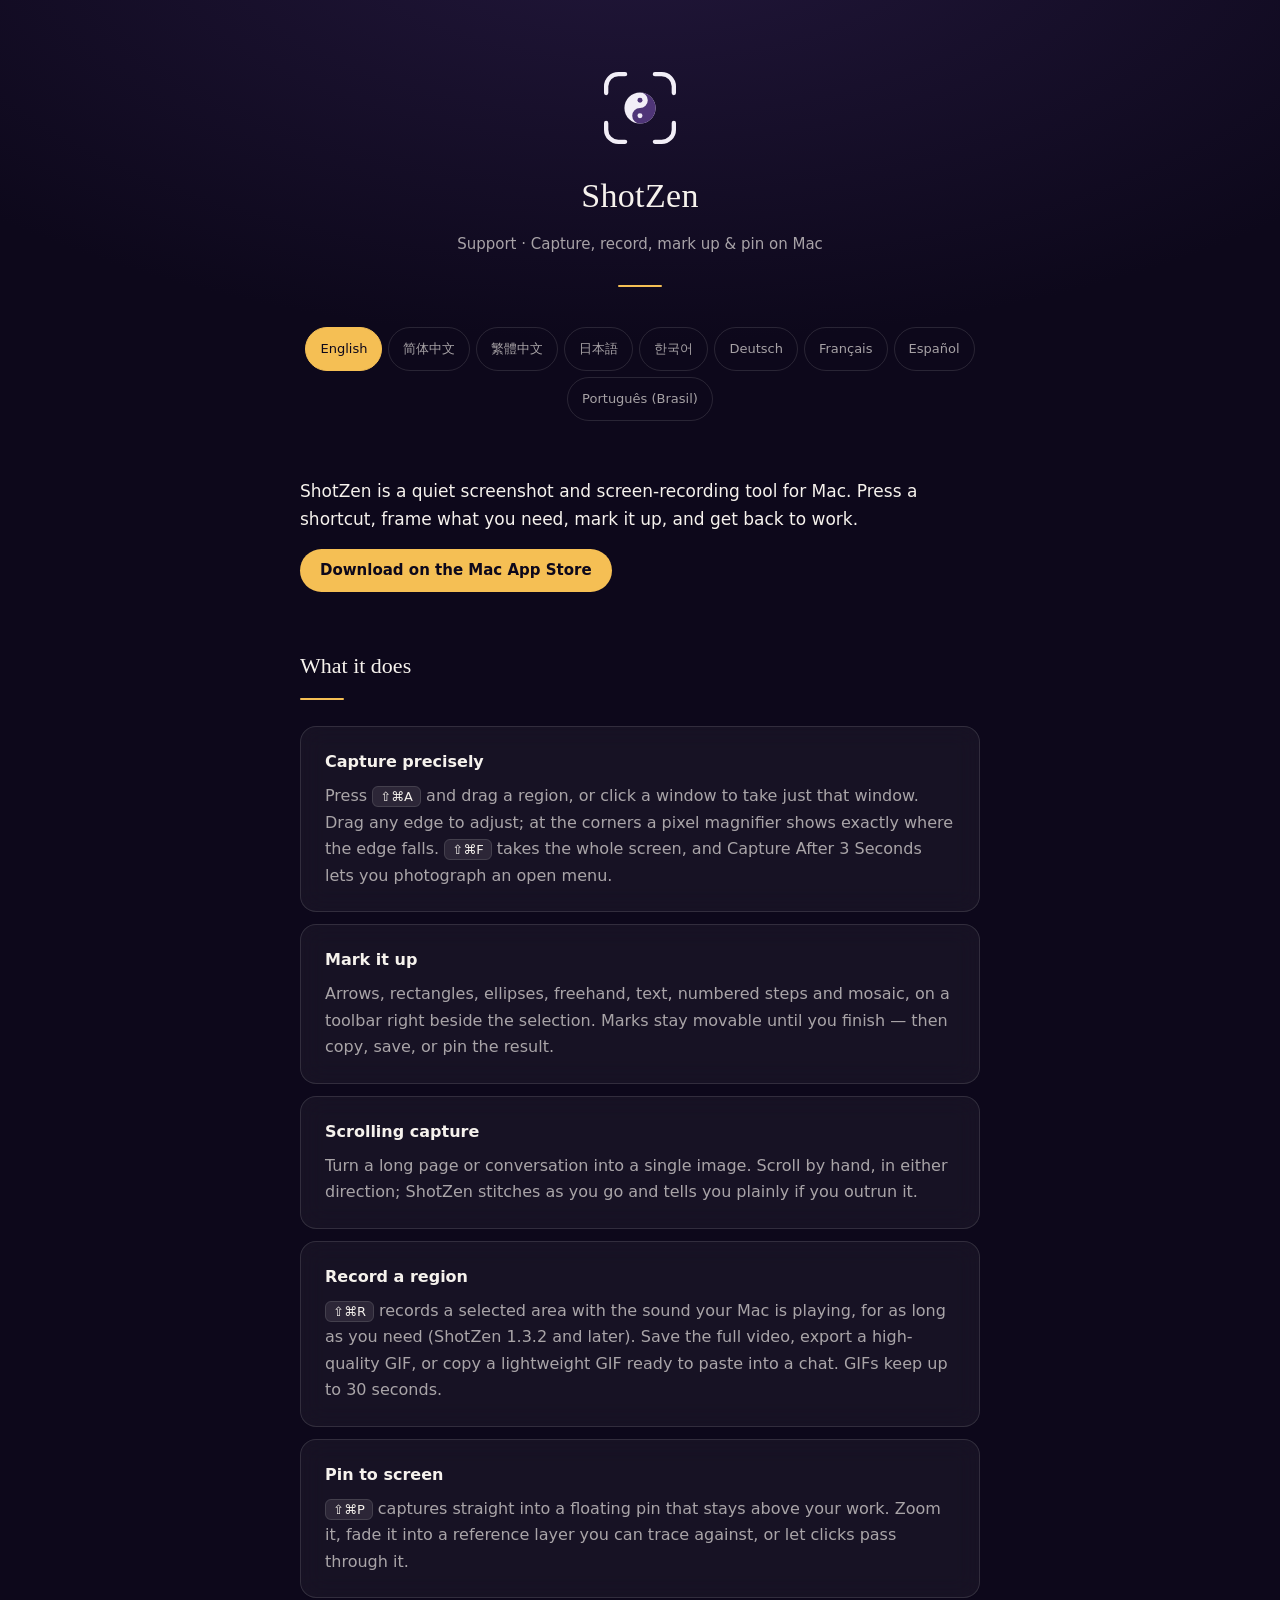
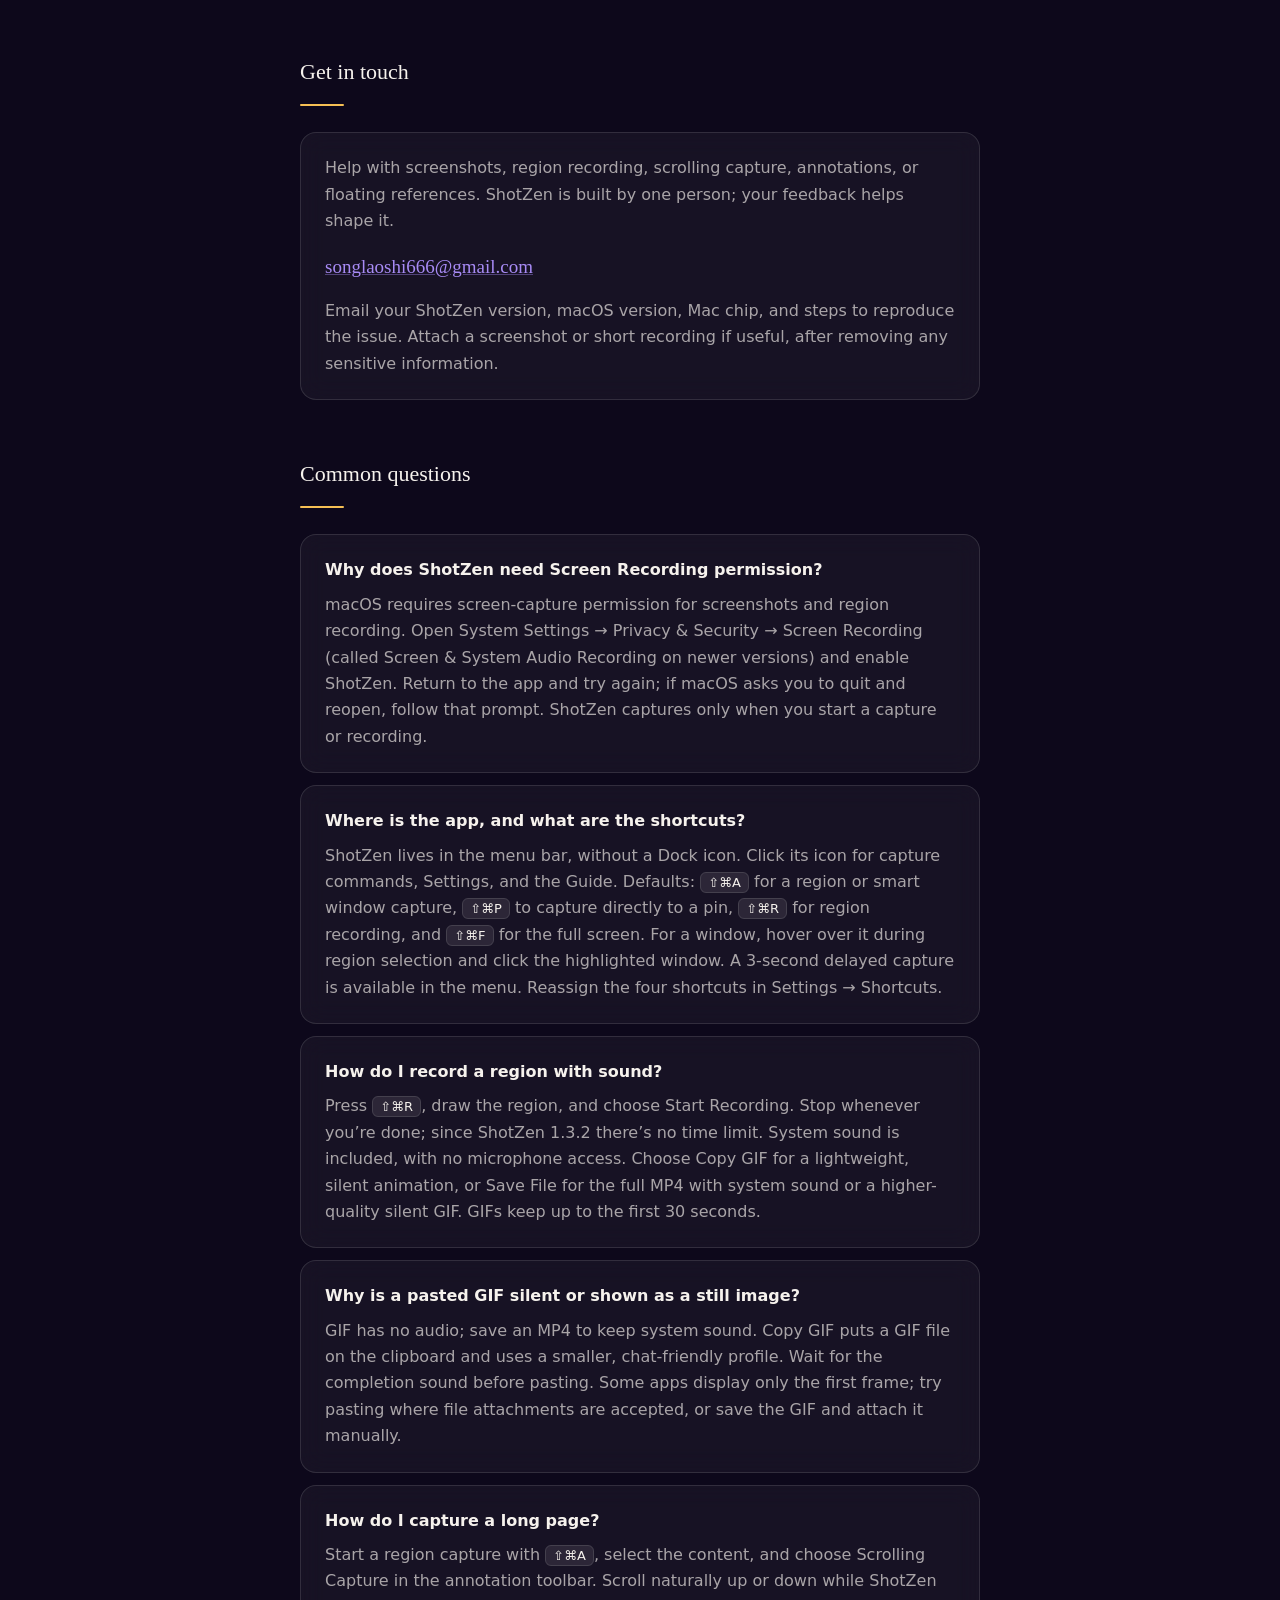
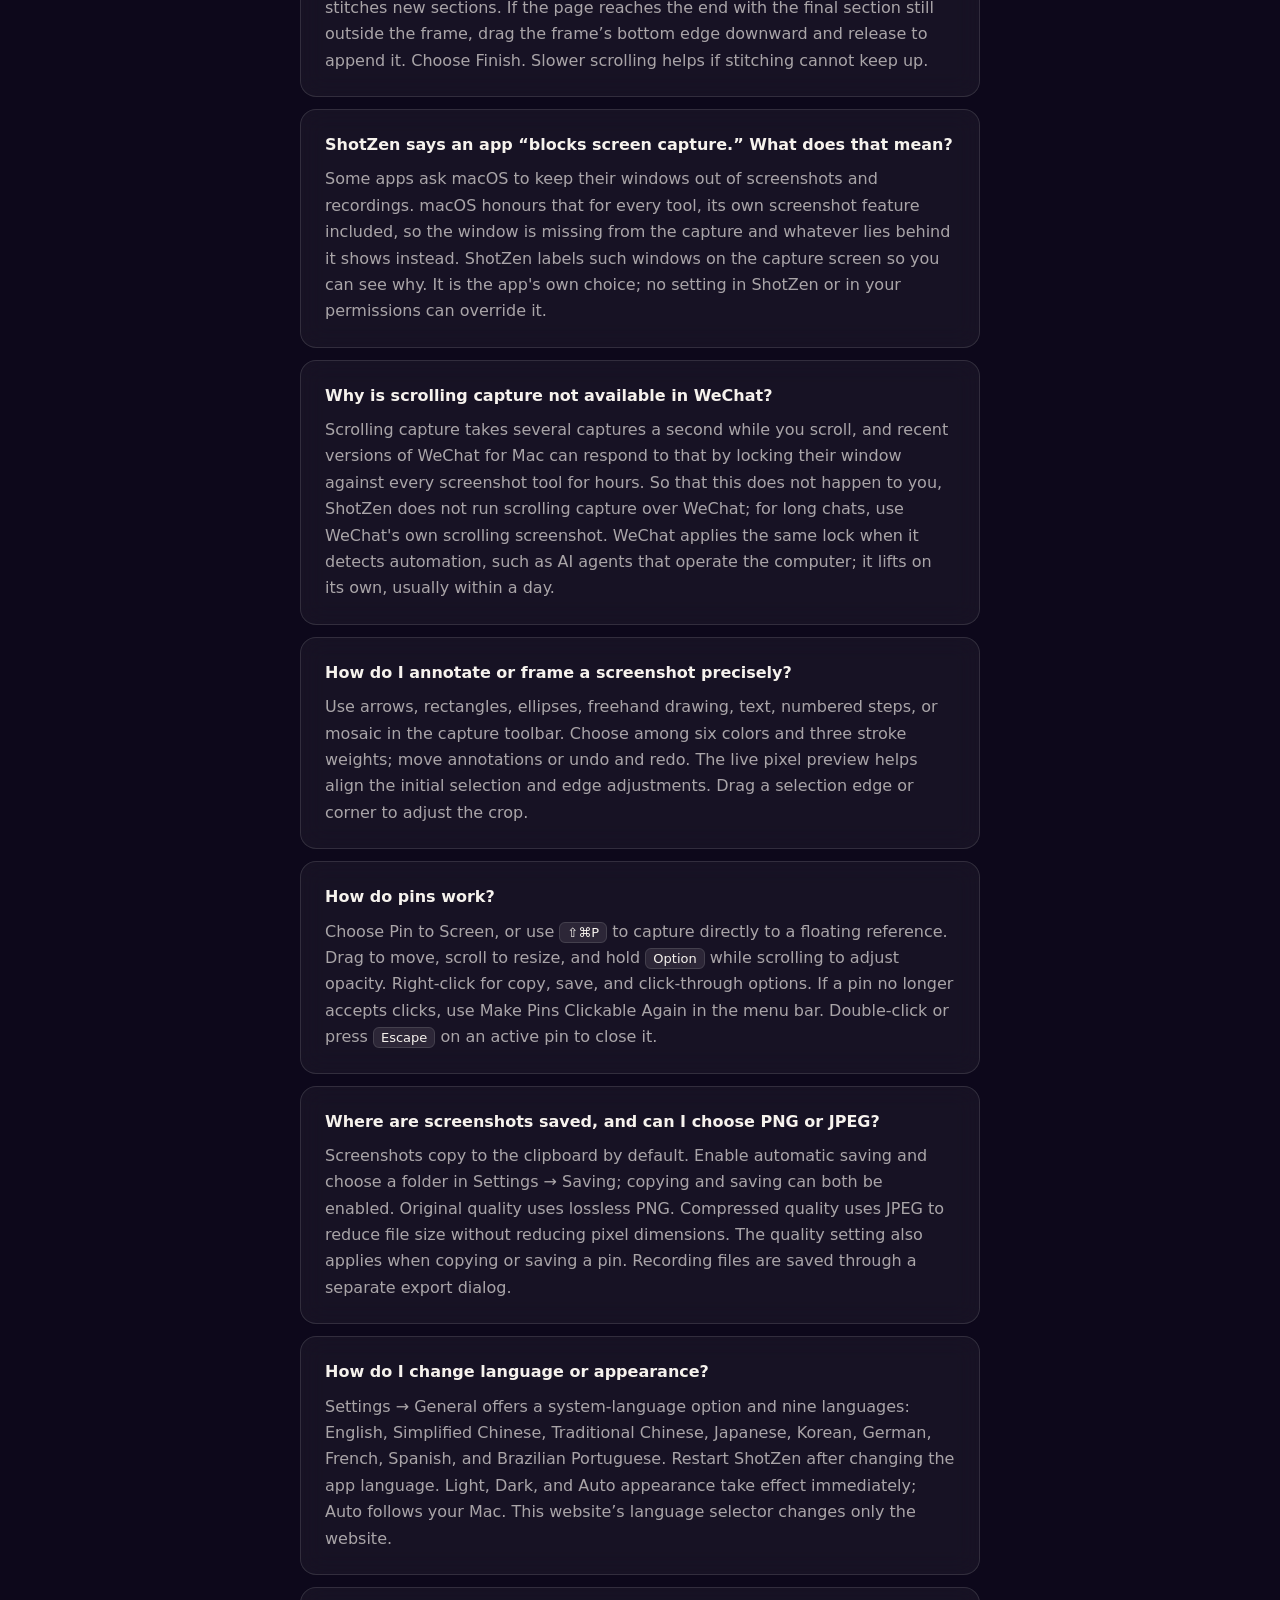
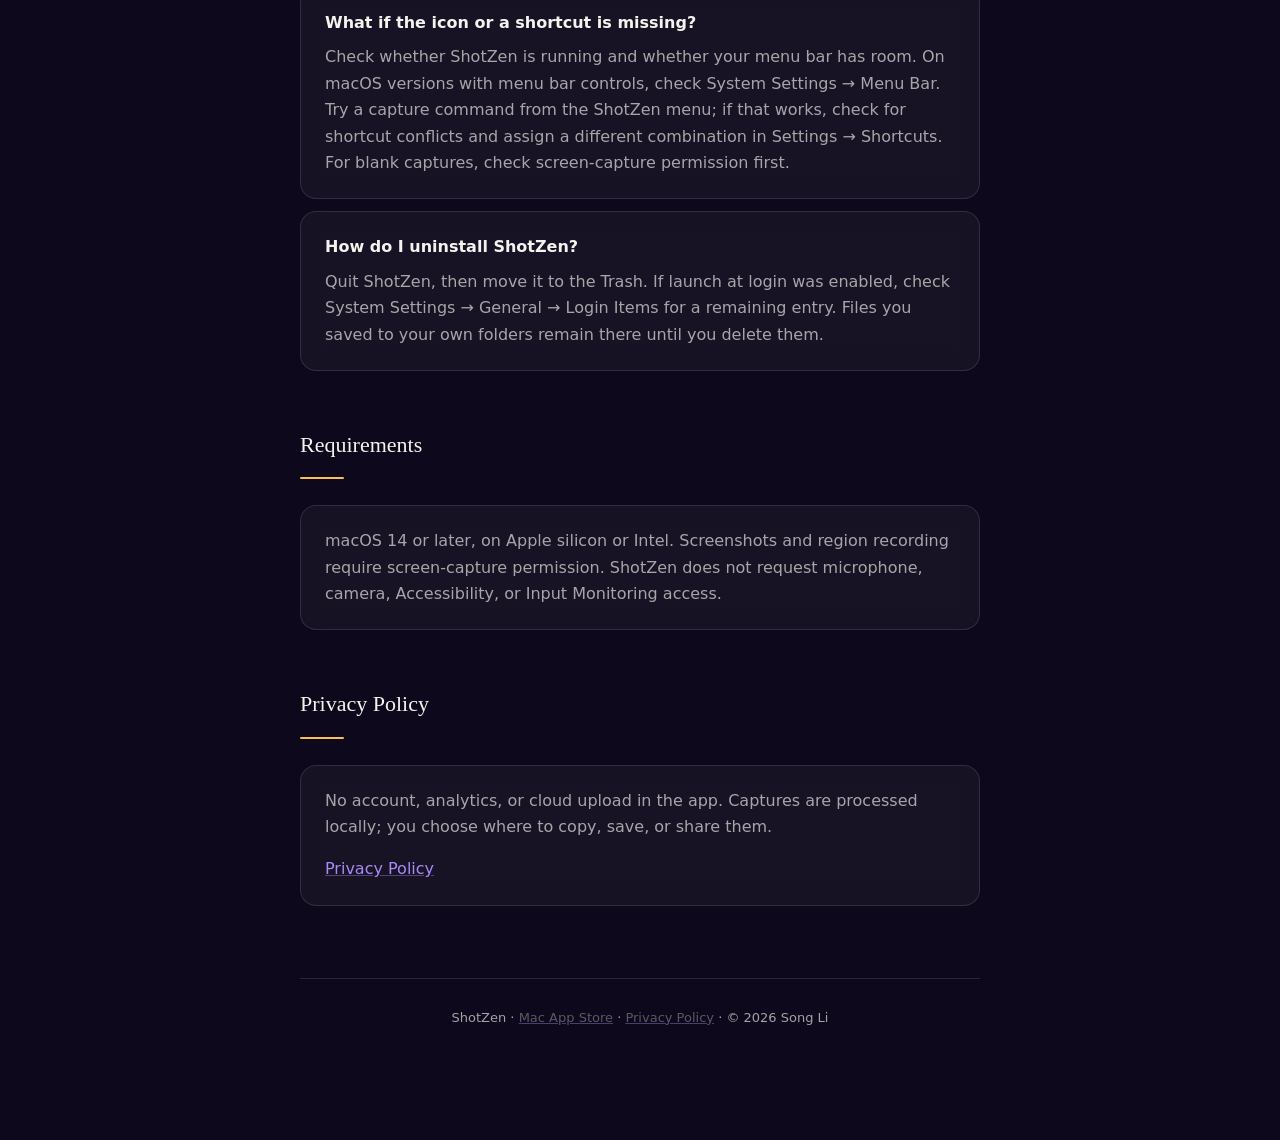
==== commit 938fcf8a: "Note that unlimited recording starts with 1.3.2" ====
--- a/index.html
+++ b/index.html
@@ -47,14 +47,14 @@
 <div class="card"><h3>Capture precisely</h3><p>Press <kbd>⇧⌘A</kbd> and drag a region, or click a window to take just that window. Drag any edge to adjust; at the corners a pixel magnifier shows exactly where the edge falls. <kbd>⇧⌘F</kbd> takes the whole screen, and Capture After 3 Seconds lets you photograph an open menu.</p></div>
 <div class="card"><h3>Mark it up</h3><p>Arrows, rectangles, ellipses, freehand, text, numbered steps and mosaic, on a toolbar right beside the selection. Marks stay movable until you finish — then copy, save, or pin the result.</p></div>
 <div class="card"><h3>Scrolling capture</h3><p>Turn a long page or conversation into a single image. Scroll by hand, in either direction; ShotZen stitches as you go and tells you plainly if you outrun it.</p></div>
-<div class="card"><h3>Record a region</h3><p><kbd>⇧⌘R</kbd> records a selected area with the sound your Mac is playing, for as long as you need. Save the full video, export a high-quality GIF, or copy a lightweight GIF ready to paste into a chat. GIFs keep up to 30 seconds.</p></div>
+<div class="card"><h3>Record a region</h3><p><kbd>⇧⌘R</kbd> records a selected area with the sound your Mac is playing, for as long as you need (ShotZen 1.3.2 and later). Save the full video, export a high-quality GIF, or copy a lightweight GIF ready to paste into a chat. GIFs keep up to 30 seconds.</p></div>
 <div class="card"><h3>Pin to screen</h3><p><kbd>⇧⌘P</kbd> captures straight into a floating pin that stays above your work. Zoom it, fade it into a reference layer you can trace against, or let clicks pass through it.</p></div>
 <h2>Get in touch</h2><hr class="rule">
 <div class="card"><p>Help with screenshots, region recording, scrolling capture, annotations, or floating references. ShotZen is built by one person; your feedback helps shape it.</p><p class="mail"><a href="mailto:songlaoshi666@gmail.com">songlaoshi666@gmail.com</a></p><p>Email your ShotZen version, macOS version, Mac chip, and steps to reproduce the issue. Attach a screenshot or short recording if useful, after removing any sensitive information.</p></div>
 <h2>Common questions</h2><hr class="rule">
 <div class="card"><h3>Why does ShotZen need Screen Recording permission?</h3><p>macOS requires screen-capture permission for screenshots and region recording. Open System Settings → Privacy &amp; Security → Screen Recording (called Screen &amp; System Audio Recording on newer versions) and enable ShotZen. Return to the app and try again; if macOS asks you to quit and reopen, follow that prompt. ShotZen captures only when you start a capture or recording.</p></div>
 <div class="card"><h3>Where is the app, and what are the shortcuts?</h3><p>ShotZen lives in the menu bar, without a Dock icon. Click its icon for capture commands, Settings, and the Guide. Defaults: <kbd>⇧⌘A</kbd> for a region or smart window capture, <kbd>⇧⌘P</kbd> to capture directly to a pin, <kbd>⇧⌘R</kbd> for region recording, and <kbd>⇧⌘F</kbd> for the full screen. For a window, hover over it during region selection and click the highlighted window. A 3-second delayed capture is available in the menu. Reassign the four shortcuts in Settings → Shortcuts.</p></div>
-<div class="card"><h3>How do I record a region with sound?</h3><p>Press <kbd>⇧⌘R</kbd>, draw the region, and choose Start Recording. Stop whenever you’re done; there’s no time limit. System sound is included, with no microphone access. Choose Copy GIF for a lightweight, silent animation, or Save File for the full MP4 with system sound or a higher-quality silent GIF. GIFs keep up to the first 30 seconds.</p></div>
+<div class="card"><h3>How do I record a region with sound?</h3><p>Press <kbd>⇧⌘R</kbd>, draw the region, and choose Start Recording. Stop whenever you’re done; since ShotZen 1.3.2 there’s no time limit. System sound is included, with no microphone access. Choose Copy GIF for a lightweight, silent animation, or Save File for the full MP4 with system sound or a higher-quality silent GIF. GIFs keep up to the first 30 seconds.</p></div>
 <div class="card"><h3>Why is a pasted GIF silent or shown as a still image?</h3><p>GIF has no audio; save an MP4 to keep system sound. Copy GIF puts a GIF file on the clipboard and uses a smaller, chat-friendly profile. Wait for the completion sound before pasting. Some apps display only the first frame; try pasting where file attachments are accepted, or save the GIF and attach it manually.</p></div>
 <div class="card"><h3>How do I capture a long page?</h3><p>Start a region capture with <kbd>⇧⌘A</kbd>, select the content, and choose Scrolling Capture in the annotation toolbar. Scroll naturally up or down while ShotZen stitches new sections. If the page reaches the end with the final section still outside the frame, drag the frame’s bottom edge downward and release to append it. Choose Finish. Slower scrolling helps if stitching cannot keep up.</p></div>
 <div class="card"><h3>ShotZen says an app “blocks screen capture.” What does that mean?</h3><p>Some apps ask macOS to keep their windows out of screenshots and recordings. macOS honours that for every tool, its own screenshot feature included, so the window is missing from the capture and whatever lies behind it shows instead. ShotZen labels such windows on the capture screen so you can see why. It is the app&#x27;s own choice; no setting in ShotZen or in your permissions can override it.</p></div>
@@ -78,14 +78,14 @@
 <div class="card"><h3>精准截图</h3><p>按 <kbd>⇧⌘A</kbd> 拖出选区，或点击某个窗口只截这个窗口。任意边线都能拖动调整，靠近边角时像素放大镜会显示边线的准确位置。<kbd>⇧⌘F</kbd> 截取全屏，延时 3 秒截取可以截下展开的菜单。</p></div>
 <div class="card"><h3>随手标注</h3><p>箭头、矩形、椭圆、画笔、文字、序号和马赛克，工具栏就在选区旁边。完成前标注都可以再移动，之后复制、保存或钉在屏幕上都行。</p></div>
 <div class="card"><h3>长截图</h3><p>把一整页网页或一段对话拼成一张图。手动滚动，上下都可以；ShotZen 边滚边拼，滚得太快跟不上时会明确提示。</p></div>
-<div class="card"><h3>录制选区</h3><p><kbd>⇧⌘R</kbd> 录制选定区域，同时录下 Mac 正在播放的声音，不限时长。可以保存完整视频、导出高质量 GIF，或者复制一份适合发到聊天里的轻量 GIF；GIF 最长 30 秒。</p></div>
+<div class="card"><h3>录制选区</h3><p><kbd>⇧⌘R</kbd> 录制选定区域，同时录下 Mac 正在播放的声音，不限时长（1.3.2 起）。可以保存完整视频、导出高质量 GIF，或者复制一份适合发到聊天里的轻量 GIF；GIF 最长 30 秒。</p></div>
 <div class="card"><h3>钉在屏幕上</h3><p><kbd>⇧⌘P</kbd> 截图后直接变成浮在最前面的贴图。可以缩放、调低透明度当作描摹用的参考层，也可以让点击穿透它。</p></div>
 <h2>联系方式</h2><hr class="rule">
 <div class="card"><p>截图、选区录屏、滚动长截图、标注或悬浮贴图遇到问题，都可以来信。ShotZen 由一个人开发，你的反馈会帮助它继续改进。</p><p class="mail"><a href="mailto:songlaoshi666@gmail.com">songlaoshi666@gmail.com</a></p><p>请附上 ShotZen 版本、macOS 版本、Mac 芯片型号，以及复现问题的步骤。如有需要，可以附截图或短录屏，发送前请移除敏感信息。</p></div>
 <h2>常见问题</h2><hr class="rule">
 <div class="card"><h3>为什么需要「屏幕录制」权限？</h3><p>macOS 要求截图和选区录屏获得屏幕捕捉权限。请到「系统设置 → 隐私与安全性 → 屏幕录制」（较新系统中称为「屏幕与系统音频录制」）开启 ShotZen。回到应用后重试；如果系统提示退出并重新打开，请按提示操作。ShotZen 只在你发起截图或录屏时捕捉画面。</p></div>
 <div class="card"><h3>应用在哪？默认快捷键是什么？</h3><p>ShotZen 位于菜单栏，不显示程序坞图标。点击菜单栏图标可进入捕捉命令、设置和使用指引。默认快捷键：<kbd>⇧⌘A</kbd> 选区或智能窗口截图，<kbd>⇧⌘P</kbd> 截图后直接贴图，<kbd>⇧⌘R</kbd> 选区录屏，<kbd>⇧⌘F</kbd> 全屏截图。截窗口时，在选区模式中将指针移到窗口上，再点击高亮窗口。菜单中还提供 3 秒延时截图。四个快捷键均可在「设置 → 快捷键」中修改。</p></div>
-<div class="card"><h3>怎么录下选区和系统声音？</h3><p>按 <kbd>⇧⌘R</kbd>，框选区域，点击开始录制。录多久都可以，完成后点击停止。录屏收录系统播放的声音，不使用麦克风。选择「复制 GIF」可获得适合聊天的轻量静音动图；选择保存文件，可导出带系统声音的完整 MP4，或画质更高的静音 GIF。GIF 最长保留前 30 秒。</p></div>
+<div class="card"><h3>怎么录下选区和系统声音？</h3><p>按 <kbd>⇧⌘R</kbd>，框选区域，点击开始录制。从 1.3.2 起录多久都可以，完成后点击停止。录屏收录系统播放的声音，不使用麦克风。选择「复制 GIF」可获得适合聊天的轻量静音动图；选择保存文件，可导出带系统声音的完整 MP4，或画质更高的静音 GIF。GIF 最长保留前 30 秒。</p></div>
 <div class="card"><h3>为什么 GIF 没有声音，粘贴后也可能不动？</h3><p>GIF 格式不包含声音；需要保留系统声音时请保存 MP4。「复制 GIF」会将 GIF 文件放入剪贴板，并采用适合聊天的较小输出规格。请等完成提示音后再粘贴。部分应用只显示第一帧，可以试着粘贴到接收文件附件的位置，或先保存 GIF 再手动添加附件。</p></div>
 <div class="card"><h3>怎么截取长页面？</h3><p>按 <kbd>⇧⌘A</kbd> 开始选区截图，框好内容，在标注工具栏选择长截图。自然向上或向下滚动，ShotZen 会拼接新内容。如果已经滚到底，最后一段仍在框外，可以向下拖动选区底边，松手后补入末段，再点击完成。拼接跟不上时请放慢滚动速度。</p></div>
 <div class="card"><h3>ShotZen 提示某个应用“禁止截屏”，是什么意思？</h3><p>有些应用会要求 macOS 不让它的窗口出现在截图和录屏里。macOS 对所有工具都执行这个要求，系统自带的截图也不例外，所以截图里会缺少这个窗口，露出的是它后面的内容。ShotZen 会在截图界面上标出这类窗口，让你知道原因。这是该应用自己的设置，ShotZen 和权限设置都无法绕过。</p></div>
@@ -109,14 +109,14 @@
 <div class="card"><h3>精準擷取</h3><p>按 <kbd>⇧⌘A</kbd> 拖出選取範圍，或點按某個視窗只擷取該視窗。任何邊線都能拖動調整，靠近邊角時像素放大鏡會顯示邊線的準確位置。<kbd>⇧⌘F</kbd> 擷取整個螢幕，延遲 3 秒擷取可以擷取展開的選單。</p></div>
 <div class="card"><h3>隨手標註</h3><p>箭頭、矩形、橢圓、畫筆、文字、序號和馬賽克，工具列就在選取範圍旁邊。完成前標註都能再移動，之後拷貝、儲存或釘在螢幕上皆可。</p></div>
 <div class="card"><h3>長截圖</h3><p>把一整頁網頁或一段對話拼成一張圖。手動捲動，上下皆可；ShotZen 會邊捲邊拼接，捲太快跟不上時會明白提示。</p></div>
-<div class="card"><h3>錄製選取範圍</h3><p><kbd>⇧⌘R</kbd> 錄製選取範圍，同時錄下 Mac 正在播放的聲音，不限時長。可以儲存完整影片、輸出高品質 GIF，或拷貝一份適合貼到聊天中的輕量 GIF；GIF 最長 30 秒。</p></div>
+<div class="card"><h3>錄製選取範圍</h3><p><kbd>⇧⌘R</kbd> 錄製選取範圍，同時錄下 Mac 正在播放的聲音，不限時長（1.3.2 起）。可以儲存完整影片、輸出高品質 GIF，或拷貝一份適合貼到聊天中的輕量 GIF；GIF 最長 30 秒。</p></div>
 <div class="card"><h3>釘在螢幕上</h3><p><kbd>⇧⌘P</kbd> 擷取後直接成為浮在最上層的釘圖。可以縮放、降低不透明度當作描摹用的參考層，也能讓點按穿透它。</p></div>
 <h2>聯絡方式</h2><hr class="rule">
 <div class="card"><p>螢幕擷取、選取範圍錄影、捲動長截圖、標註或浮動貼圖遇到問題，都歡迎來信。ShotZen 由一個人開發，你的意見會幫助它持續改進。</p><p class="mail"><a href="mailto:songlaoshi666@gmail.com">songlaoshi666@gmail.com</a></p><p>請附上 ShotZen 版本、macOS 版本、Mac 晶片型號，以及重現問題的步驟。如有需要，可附上擷圖或短錄影；寄出前請移除敏感資訊。</p></div>
 <h2>常見問題</h2><hr class="rule">
 <div class="card"><h3>為什麼需要「螢幕錄製」權限？</h3><p>macOS 要求螢幕擷取與選取範圍錄影取得螢幕擷取權限。請到「系統設定 → 隱私權與安全性 → 螢幕錄製」（較新系統稱為「螢幕與系統音訊錄製」）啟用 ShotZen。返回 App 後重試；若系統要求結束並重新打開，請依提示操作。ShotZen 只在你發起擷取或錄影時擷取畫面。</p></div>
 <div class="card"><h3>App 在哪裡？預設快速鍵是什麼？</h3><p>ShotZen 位於選單列，不顯示 Dock 圖示。點選圖示可找到擷取指令、設定與使用指引。預設快速鍵：<kbd>⇧⌘A</kbd> 擷取選取範圍或智慧視窗，<kbd>⇧⌘P</kbd> 擷取後直接貼圖，<kbd>⇧⌘R</kbd> 選取範圍錄影，<kbd>⇧⌘F</kbd> 全螢幕擷取。要擷取視窗，在選取模式中將指標移到視窗上，再點選反白的視窗。選單也提供 3 秒延遲擷取。四個快速鍵皆可在「設定 → 快速鍵」更改。</p></div>
-<div class="card"><h3>如何錄下選取範圍與系統聲音？</h3><p>按 <kbd>⇧⌘R</kbd>、框選範圍，然後開始錄製。錄多久都可以，完成後點按停止。錄影包含系統播放的聲音，不使用麥克風。選擇複製 GIF 可取得適合聊天的輕量無聲動畫；儲存檔案可匯出帶系統聲音的完整 MP4，或畫質較高的無聲 GIF。GIF 最長保留前 30 秒。</p></div>
+<div class="card"><h3>如何錄下選取範圍與系統聲音？</h3><p>按 <kbd>⇧⌘R</kbd>、框選範圍，然後開始錄製。從 1.3.2 起錄多久都可以，完成後點按停止。錄影包含系統播放的聲音，不使用麥克風。選擇複製 GIF 可取得適合聊天的輕量無聲動畫；儲存檔案可匯出帶系統聲音的完整 MP4，或畫質較高的無聲 GIF。GIF 最長保留前 30 秒。</p></div>
 <div class="card"><h3>為什麼 GIF 沒有聲音，貼上後也可能不動？</h3><p>GIF 格式不包含音訊；需要保留系統聲音時請儲存 MP4。複製 GIF 會將 GIF 檔案放入剪貼板，並採用適合聊天的較小輸出規格。請等完成提示音後再貼上。部分 App 只顯示第一影格；可試著貼到接受檔案附件的位置，或先儲存 GIF 再手動附加。</p></div>
 <div class="card"><h3>如何擷取長頁面？</h3><p>按 <kbd>⇧⌘A</kbd> 開始擷取，框選內容，在標註工具列選擇長截圖。自然向上或向下捲動，ShotZen 會拼接新內容。如果已捲到底，最後一段仍在框外，可向下拖曳選取框底邊，放開後補入末段，再選擇完成。拼接跟不上時請放慢捲動速度。</p></div>
 <div class="card"><h3>ShotZen 提示某個 App「禁止截圖」，是什麼意思？</h3><p>有些 App 會要求 macOS 不讓它的視窗出現在截圖與錄影中。macOS 對所有工具都執行這項要求，系統內建的截圖也不例外，所以擷圖中會缺少該視窗，露出的是它後方的內容。ShotZen 會在擷取畫面上標示這類視窗，讓你知道原因。這是該 App 自己的設定，ShotZen 與權限設定都無法繞過。</p></div>
@@ -140,14 +140,14 @@
 <div class="card"><h3>正確に取り込む</h3><p><kbd>⇧⌘A</kbd> を押して範囲をドラッグするか、ウインドウをクリックしてそのウインドウだけを取り込みます。どの辺もドラッグで調整でき、角ではピクセル拡大表示で境界の位置を正確に確認できます。<kbd>⇧⌘F</kbd> で画面全体を、3秒後に取り込むで開いたメニューを取り込めます。</p></div>
 <div class="card"><h3>注釈を入れる</h3><p>矢印、四角形、楕円、手描き、テキスト、番号、モザイクを、選択範囲のすぐ横のツールバーから。完了するまで注釈は動かせます。あとはコピー、保存、ピン留めのいずれかを選ぶだけです。</p></div>
 <div class="card"><h3>スクロール撮影</h3><p>長いページや会話を1枚の画像にまとめます。手でスクロールするだけ。上下どちらでも構いません。ShotZen がスクロールに合わせてつなぎ、追いつけない速さのときははっきり知らせます。</p></div>
-<div class="card"><h3>範囲を録画</h3><p><kbd>⇧⌘R</kbd> で選択した範囲を、Mac で再生中の音声とともに時間制限なく録画します。ビデオ全体を保存、高画質 GIF として書き出し、またはチャットに貼れる軽量 GIF としてコピーできます。GIF は最長30秒です。</p></div>
+<div class="card"><h3>範囲を録画</h3><p><kbd>⇧⌘R</kbd> で選択した範囲を、Mac で再生中の音声とともに時間制限なく録画します（1.3.2 以降）。ビデオ全体を保存、高画質 GIF として書き出し、またはチャットに貼れる軽量 GIF としてコピーできます。GIF は最長30秒です。</p></div>
 <div class="card"><h3>画面にピン留め</h3><p><kbd>⇧⌘P</kbd> で取り込んだ画像を、そのまま作業の最前面に浮かぶピンにします。拡大縮小、なぞれる参照レイヤーへの半透明化、クリックの透過ができます。</p></div>
 <h2>お問い合わせ</h2><hr class="rule">
 <div class="card"><p>スクリーンショット、範囲録画、スクロール撮影、注釈、ピン留めについてお困りの際はメールでご連絡ください。ShotZen は一人で開発しています。ご意見を改善に役立てます。</p><p class="mail"><a href="mailto:songlaoshi666@gmail.com">songlaoshi666@gmail.com</a></p><p>ShotZen と macOS のバージョン、Mac のチップ、問題の再現手順をお知らせください。画像や短い録画を添付する場合は、機密情報を取り除いてから送信してください。</p></div>
 <h2>よくある質問</h2><hr class="rule">
 <div class="card"><h3>なぜ画面収録の許可が必要ですか？</h3><p>macOS ではスクリーンショットと範囲録画に画面収録の許可が必要です。「システム設定 → プライバシーとセキュリティ → 画面収録」（新しいバージョンでは「画面収録とシステムオーディオ録音」）で ShotZen を許可し、アプリに戻って再試行してください。macOS が終了と再起動を求めた場合は従ってください。撮影や録画は、ユーザーが開始したときだけ行います。</p></div>
 <div class="card"><h3>アプリはどこにありますか？ショートカットは？</h3><p>ShotZen はメニューバーに常駐し、Dock アイコンは表示しません。アイコンから撮影、設定、ガイドを開けます。標準のキーは、<kbd>⇧⌘A</kbd> が範囲・ウインドウ撮影、<kbd>⇧⌘P</kbd> が撮影してピン留め、<kbd>⇧⌘R</kbd> が範囲録画、<kbd>⇧⌘F</kbd> が全画面撮影です。ウインドウは範囲選択中にポインタを重ね、強調表示されたウインドウをクリックします。メニューには 3 秒後の撮影もあります。4 つのキーは「設定 → ショートカット」で変更できます。</p></div>
-<div class="card"><h3>範囲とシステム音声を録画するには？</h3><p><kbd>⇧⌘R</kbd> を押して範囲を囲み、録画を開始します。録画時間に制限はありません。完了したら停止してください。システム音声を収録し、マイクは使いません。GIF をコピーするとチャット向けの軽量な無音アニメーションを作成できます。ファイル保存では、システム音声付きの MP4（録画全体）または高画質の無音 GIF を選べます。GIF には最初の最長 30 秒が含まれます。</p></div>
+<div class="card"><h3>範囲とシステム音声を録画するには？</h3><p><kbd>⇧⌘R</kbd> を押して範囲を囲み、録画を開始します。1.3.2 から録画時間に制限はありません。完了したら停止してください。システム音声を収録し、マイクは使いません。GIF をコピーするとチャット向けの軽量な無音アニメーションを作成できます。ファイル保存では、システム音声付きの MP4（録画全体）または高画質の無音 GIF を選べます。GIF には最初の最長 30 秒が含まれます。</p></div>
 <div class="card"><h3>GIF に音がなく、貼り付けると静止画になるのはなぜ？</h3><p>GIF は音声に対応していません。音声を残すには MP4 を保存してください。GIF のコピーは、チャット向けに小さくした GIF ファイルをクリップボードに置きます。完了音を待ってから貼り付けてください。アプリによっては最初のフレームしか表示しません。ファイル添付を受け付ける場所に貼り付けるか、GIF を保存して添付してください。</p></div>
 <div class="card"><h3>長いページを撮影するには？</h3><p><kbd>⇧⌘A</kbd> で範囲を選び、注釈ツールバーでスクロール撮影を選択します。上下に自然にスクロールすると、新しい部分をつなぎ合わせます。ページの末尾に達しても最後の部分が枠の外にある場合は、枠の下辺を下へドラッグして離し、末尾を追加してから完了を選びます。つなぎ合わせが追いつかない場合はゆっくりスクロールしてください。</p></div>
 <div class="card"><h3>「画面の取り込みを禁止しています」と表示されるのはなぜですか？</h3><p>アプリによっては、スクリーンショットや録画に自分のウインドウが写らないよう macOS に指定しています。macOS はこの指定をすべてのツールに適用し、標準のスクリーンショットも例外ではありません。そのため取り込んだ画像からそのウインドウが抜け、背後の内容が写ります。ShotZen は取り込み画面でこうしたウインドウに表示を付け、理由がわかるようにしています。これはそのアプリ自身の設定で、ShotZen や権限の設定では回避できません。</p></div>
@@ -171,14 +171,14 @@
 <div class="card"><h3>정확한 캡처</h3><p><kbd>⇧⌘A</kbd>를 누르고 영역을 드래그하거나, 윈도우를 클릭해 해당 윈도우만 캡처합니다. 어느 가장자리든 드래그해 조정할 수 있고, 모서리에서는 픽셀 확대 화면으로 경계 위치를 정확히 확인할 수 있습니다. <kbd>⇧⌘F</kbd>는 전체 화면을, 3초 후 캡처는 열려 있는 메뉴를 캡처합니다.</p></div>
 <div class="card"><h3>주석 달기</h3><p>화살표, 사각형, 타원, 자유 그리기, 텍스트, 번호, 모자이크를 선택 영역 바로 옆 도구 막대에서 사용할 수 있습니다. 완료하기 전까지 주석은 계속 옮길 수 있고, 마치면 복사·저장·고정 중 하나를 고르면 됩니다.</p></div>
 <div class="card"><h3>스크롤 캡처</h3><p>긴 페이지나 대화를 한 장의 이미지로 만듭니다. 직접 스크롤하면 되고 방향은 상관없습니다. ShotZen이 스크롤에 맞춰 이어 붙이며, 너무 빠르면 분명하게 알려 줍니다.</p></div>
-<div class="card"><h3>영역 녹화</h3><p><kbd>⇧⌘R</kbd>로 선택한 영역을 Mac에서 재생 중인 소리와 함께 시간 제한 없이 녹화합니다. 전체 비디오를 저장하거나 고화질 GIF로 내보내거나, 채팅에 바로 붙일 수 있는 가벼운 GIF로 복사할 수 있습니다. GIF는 최대 30초입니다.</p></div>
+<div class="card"><h3>영역 녹화</h3><p><kbd>⇧⌘R</kbd>로 선택한 영역을 Mac에서 재생 중인 소리와 함께 시간 제한 없이 녹화합니다(1.3.2부터). 전체 비디오를 저장하거나 고화질 GIF로 내보내거나, 채팅에 바로 붙일 수 있는 가벼운 GIF로 복사할 수 있습니다. GIF는 최대 30초입니다.</p></div>
 <div class="card"><h3>화면에 고정</h3><p><kbd>⇧⌘P</kbd>로 캡처한 이미지를 바로 작업 화면 위에 떠 있는 고정 이미지로 만듭니다. 확대·축소하거나, 따라 그릴 수 있는 참고 레이어로 흐리게 하거나, 클릭이 통과하도록 할 수 있습니다.</p></div>
 <h2>문의하기</h2><hr class="rule">
 <div class="card"><p>스크린샷, 영역 녹화, 스크롤 캡처, 주석 또는 화면 고정에 문제가 있으면 이메일로 알려 주세요. ShotZen은 한 사람이 개발하며, 보내 주신 의견을 개선에 반영합니다.</p><p class="mail"><a href="mailto:songlaoshi666@gmail.com">songlaoshi666@gmail.com</a></p><p>ShotZen 버전, macOS 버전, Mac 칩 종류, 문제를 재현하는 방법을 보내 주세요. 스크린샷이나 짧은 녹화를 첨부할 때는 민감한 정보를 먼저 지워 주세요.</p></div>
 <h2>자주 묻는 질문</h2><hr class="rule">
 <div class="card"><h3>왜 화면 기록 권한이 필요한가요?</h3><p>macOS에서는 스크린샷과 영역 녹화에 화면 캡처 권한이 필요합니다. 시스템 설정 → 개인정보 보호 및 보안 → 화면 기록(최신 버전에서는 화면 및 시스템 오디오 녹음)에서 ShotZen을 허용한 뒤 앱으로 돌아와 다시 시도하세요. macOS가 종료 후 다시 열기를 요청하면 안내를 따르세요. ShotZen은 사용자가 캡처나 녹화를 시작할 때만 화면을 캡처합니다.</p></div>
 <div class="card"><h3>앱은 어디에 있고, 기본 단축키는 무엇인가요?</h3><p>ShotZen은 메뉴 막대에 있으며 Dock 아이콘은 표시하지 않습니다. 아이콘을 클릭하면 캡처 명령, 설정, 가이드를 열 수 있습니다. 기본 단축키는 <kbd>⇧⌘A</kbd> 영역 또는 창 캡처, <kbd>⇧⌘P</kbd> 캡처 후 바로 화면에 고정, <kbd>⇧⌘R</kbd> 영역 녹화, <kbd>⇧⌘F</kbd> 전체 화면 캡처입니다. 창을 캡처하려면 영역 선택 중 포인터를 창에 올리고 강조된 창을 클릭하세요. 메뉴에서 3초 지연 캡처도 사용할 수 있습니다. 설정 → 단축키에서 네 단축키를 바꿀 수 있습니다.</p></div>
-<div class="card"><h3>영역과 시스템 소리를 녹화하려면 어떻게 하나요?</h3><p><kbd>⇧⌘R</kbd>을 누르고 영역을 지정한 뒤 녹화를 시작하세요. 녹화 시간에 제한이 없으니 마치면 중지하세요. 시스템 소리가 포함되며 마이크는 사용하지 않습니다. GIF 복사는 채팅에 적합한 작은 무음 애니메이션을 만듭니다. 파일 저장에서는 시스템 소리가 있는 전체 MP4 또는 더 높은 화질의 무음 GIF를 선택할 수 있습니다. GIF에는 처음 최대 30초가 담깁니다.</p></div>
+<div class="card"><h3>영역과 시스템 소리를 녹화하려면 어떻게 하나요?</h3><p><kbd>⇧⌘R</kbd>을 누르고 영역을 지정한 뒤 녹화를 시작하세요. 1.3.2부터 녹화 시간에 제한이 없으니 마치면 중지하세요. 시스템 소리가 포함되며 마이크는 사용하지 않습니다. GIF 복사는 채팅에 적합한 작은 무음 애니메이션을 만듭니다. 파일 저장에서는 시스템 소리가 있는 전체 MP4 또는 더 높은 화질의 무음 GIF를 선택할 수 있습니다. GIF에는 처음 최대 30초가 담깁니다.</p></div>
 <div class="card"><h3>GIF에 소리가 없거나 붙여넣으면 정지 이미지로 보이는 이유는?</h3><p>GIF는 오디오를 지원하지 않습니다. 시스템 소리를 보존하려면 MP4를 저장하세요. GIF 복사는 채팅에 적합하게 줄인 GIF 파일을 클립보드에 넣습니다. 완료 소리가 난 뒤 붙여넣으세요. 일부 앱은 첫 프레임만 표시합니다. 파일 첨부가 가능한 곳에 붙여넣거나, GIF를 저장한 뒤 직접 첨부해 보세요.</p></div>
 <div class="card"><h3>긴 페이지는 어떻게 캡처하나요?</h3><p><kbd>⇧⌘A</kbd>로 영역을 선택한 뒤 주석 도구 막대에서 스크롤 캡처를 선택하세요. 위아래로 자연스럽게 스크롤하면 새로운 부분을 이어 붙입니다. 페이지 끝에 도달했지만 마지막 부분이 틀 밖에 있다면 아래쪽 테두리를 아래로 끌었다가 놓아 추가한 뒤 완료를 선택하세요. 이어 붙이기가 따라오지 못하면 천천히 스크롤하세요.</p></div>
 <div class="card"><h3>ShotZen이 어떤 앱이 ‘화면 캡처를 차단’한다고 표시합니다. 무슨 뜻인가요?</h3><p>일부 앱은 자신의 윈도우가 스크린샷과 녹화에 나타나지 않도록 macOS에 요청합니다. macOS는 이 요청을 모든 도구에 적용하며 기본 스크린샷도 예외가 아닙니다. 그래서 캡처에서 해당 윈도우가 빠지고 그 뒤에 있던 내용이 보입니다. ShotZen은 캡처 화면에서 이런 윈도우에 표시를 달아 이유를 알 수 있게 합니다. 이는 해당 앱의 자체 설정이며, ShotZen이나 권한 설정으로는 우회할 수 없습니다.</p></div>
@@ -202,14 +202,14 @@
 <div class="card"><h3>Präzise aufnehmen</h3><p>Mit <kbd>⇧⌘A</kbd> einen Bereich aufziehen oder ein Fenster anklicken, um nur dieses aufzunehmen. Jede Kante lässt sich ziehen; an den Ecken zeigt eine Pixellupe genau, wo die Kante liegt. <kbd>⇧⌘F</kbd> nimmt den ganzen Bildschirm auf, und Nach 3 Sekunden aufnehmen erfasst auch geöffnete Menüs.</p></div>
 <div class="card"><h3>Markieren</h3><p>Pfeile, Rechtecke, Ellipsen, Freihand, Text, Nummern und Mosaik – in einer Werkzeugleiste direkt neben der Auswahl. Bis zum Abschluss bleiben Markierungen verschiebbar; danach kopieren, sichern oder anheften.</p></div>
 <div class="card"><h3>Scroll-Aufnahme</h3><p>Macht aus einer langen Seite oder einem Gespräch ein einziges Bild. Von Hand scrollen, in beide Richtungen; ShotZen fügt laufend zusammen und sagt deutlich, wenn Sie zu schnell sind.</p></div>
-<div class="card"><h3>Bereich aufzeichnen</h3><p><kbd>⇧⌘R</kbd> zeichnet einen ausgewählten Bereich samt dem Ton auf, den Ihr Mac gerade abspielt – ohne Zeitlimit. Als vollständiges Video sichern, als hochwertiges GIF exportieren oder als leichtes GIF für den Chat kopieren. GIFs umfassen bis zu 30 Sekunden.</p></div>
+<div class="card"><h3>Bereich aufzeichnen</h3><p><kbd>⇧⌘R</kbd> zeichnet einen ausgewählten Bereich samt dem Ton auf, den Ihr Mac gerade abspielt – ab ShotZen 1.3.2 ohne Zeitlimit. Als vollständiges Video sichern, als hochwertiges GIF exportieren oder als leichtes GIF für den Chat kopieren. GIFs umfassen bis zu 30 Sekunden.</p></div>
 <div class="card"><h3>Auf dem Bildschirm anheften</h3><p><kbd>⇧⌘P</kbd> nimmt direkt als schwebende Referenz über Ihrer Arbeit auf. Zoomen, zu einer Ebene zum Nachzeichnen abblenden oder Klicks durchlassen.</p></div>
 <h2>Kontakt</h2><hr class="rule">
 <div class="card"><p>Hilfe zu Bildschirmfotos, Bereichsaufnahmen, Scroll-Aufnahmen, Anmerkungen und schwebenden Referenzbildern. ShotZen wird von einer Person entwickelt. Ihr Feedback hilft bei der Weiterentwicklung.</p><p class="mail"><a href="mailto:songlaoshi666@gmail.com">songlaoshi666@gmail.com</a></p><p>Nennen Sie die ShotZen- und macOS-Version, den Chip Ihres Mac und die Schritte zum Nachstellen des Problems. Hilfreiche Bildschirmfotos oder kurze Videos können Sie anhängen. Entfernen Sie vorher vertrauliche Informationen.</p></div>
 <h2>Häufige Fragen</h2><hr class="rule">
 <div class="card"><h3>Warum braucht ShotZen die Erlaubnis zur Bildschirmaufnahme?</h3><p>macOS verlangt sie für Bildschirmfotos und Bereichsaufnahmen. Aktivieren Sie ShotZen unter Systemeinstellungen → Datenschutz &amp; Sicherheit → Bildschirmaufnahme (in neueren Versionen Bildschirm- &amp; Systemaudioaufnahme). Kehren Sie zur App zurück und versuchen Sie es erneut. Falls macOS zum Beenden und erneuten Öffnen auffordert, folgen Sie dem Hinweis. ShotZen nimmt nur auf, wenn Sie eine Aufnahme starten.</p></div>
 <div class="card"><h3>Wo ist die App, und welche Kurzbefehle gibt es?</h3><p>ShotZen sitzt in der Menüleiste und hat kein Dock-Symbol. Dort finden Sie Aufnahmebefehle, Einstellungen und die Anleitung. Standardmäßig: <kbd>⇧⌘A</kbd> für Bereiche oder Fenster, <kbd>⇧⌘P</kbd> zum Aufnehmen und Anheften, <kbd>⇧⌘R</kbd> für Bereichsvideos und <kbd>⇧⌘F</kbd> für den ganzen Bildschirm. Für ein Fenster bewegen Sie den Zeiger bei der Bereichsauswahl darüber und klicken auf das hervorgehobene Fenster. Das Menü bietet auch eine Aufnahme nach 3 Sekunden. Alle vier Kombinationen lassen sich unter Einstellungen → Kurzbefehle ändern.</p></div>
-<div class="card"><h3>Wie zeichne ich einen Bereich mit Ton auf?</h3><p>Drücken Sie <kbd>⇧⌘R</kbd>, ziehen Sie den Bereich auf und starten Sie die Aufnahme. Stoppen Sie sie, wenn Sie fertig sind – es gibt kein Zeitlimit. Systemaudio wird mit aufgenommen, das Mikrofon wird nicht verwendet. GIF kopieren erstellt eine kleine, stumme Animation für Chats. Beim Speichern können Sie das vollständige MP4 mit Systemaudio oder ein hochwertigeres stummes GIF wählen. GIFs enthalten bis zu 30 Sekunden.</p></div>
+<div class="card"><h3>Wie zeichne ich einen Bereich mit Ton auf?</h3><p>Drücken Sie <kbd>⇧⌘R</kbd>, ziehen Sie den Bereich auf und starten Sie die Aufnahme. Stoppen Sie sie, wenn Sie fertig sind – seit ShotZen 1.3.2 gibt es kein Zeitlimit. Systemaudio wird mit aufgenommen, das Mikrofon wird nicht verwendet. GIF kopieren erstellt eine kleine, stumme Animation für Chats. Beim Speichern können Sie das vollständige MP4 mit Systemaudio oder ein hochwertigeres stummes GIF wählen. GIFs enthalten bis zu 30 Sekunden.</p></div>
 <div class="card"><h3>Warum hat das GIF keinen Ton oder erscheint als Standbild?</h3><p>GIF unterstützt keinen Ton. Speichern Sie MP4, um Systemaudio zu behalten. GIF kopieren legt eine für Chats verkleinerte GIF-Datei in die Zwischenablage. Warten Sie vor dem Einfügen auf den Abschlusston. Manche Apps zeigen nur das erste Bild. Fügen Sie das GIF an einer Stelle für Dateianhänge ein oder speichern und hängen Sie es manuell an.</p></div>
 <div class="card"><h3>Wie nehme ich lange Seiten auf?</h3><p>Wählen Sie mit <kbd>⇧⌘A</kbd> einen Bereich und dann die Scroll-Aufnahme in der Anmerkungsleiste. Scrollen Sie gleichmäßig nach oben oder unten; ShotZen fügt neue Abschnitte zusammen. Liegt am Seitenende noch Inhalt außerhalb des Rahmens, ziehen Sie dessen untere Kante nach unten und lassen sie los, um den Rest anzufügen. Wählen Sie dann Fertig. Scrollen Sie langsamer, falls die Verarbeitung nicht mitkommt.</p></div>
 <div class="card"><h3>ShotZen meldet, eine App „blockiert Bildschirmaufnahmen“. Was heißt das?</h3><p>Manche Apps bitten macOS, ihre Fenster aus Bildschirmfotos und Aufzeichnungen herauszuhalten. macOS setzt das für jedes Werkzeug durch, auch für die eigene Bildschirmfoto-Funktion. Das Fenster fehlt dann in der Aufnahme, und man sieht, was dahinter liegt. ShotZen kennzeichnet solche Fenster in der Aufnahmeansicht, damit der Grund erkennbar ist. Es ist eine Entscheidung der App selbst; keine Einstellung in ShotZen oder bei den Berechtigungen kann sie umgehen.</p></div>
@@ -233,14 +233,14 @@
 <div class="card"><h3>Capturer avec précision</h3><p>Appuyez sur <kbd>⇧⌘A</kbd> et tracez une zone, ou cliquez sur une fenêtre pour ne capturer qu’elle. Chaque bord se règle à la souris ; aux coins, une loupe de pixels montre exactement où il tombe. <kbd>⇧⌘F</kbd> capture tout l’écran, et Capturer après 3 secondes permet de photographier un menu ouvert.</p></div>
 <div class="card"><h3>Annoter</h3><p>Flèches, rectangles, ellipses, dessin libre, texte, numéros et mosaïque, dans une barre d’outils juste à côté de la sélection. Les annotations restent déplaçables jusqu’à la fin ; ensuite, copiez, enregistrez ou épinglez le résultat.</p></div>
 <div class="card"><h3>Capture défilante</h3><p>Transforme une longue page ou une conversation en une seule image. Faites défiler à la main, dans un sens ou dans l’autre ; ShotZen assemble au fur et à mesure et vous prévient clairement si vous allez trop vite.</p></div>
-<div class="card"><h3>Enregistrer une zone</h3><p><kbd>⇧⌘R</kbd> enregistre une zone choisie avec le son que joue votre Mac, sans limite de durée. Enregistrez la vidéo complète, exportez un GIF de haute qualité, ou copiez un GIF léger prêt à coller dans une discussion. Les GIF durent 30 secondes maximum.</p></div>
+<div class="card"><h3>Enregistrer une zone</h3><p><kbd>⇧⌘R</kbd> enregistre une zone choisie avec le son que joue votre Mac, sans limite de durée depuis ShotZen 1.3.2. Enregistrez la vidéo complète, exportez un GIF de haute qualité, ou copiez un GIF léger prêt à coller dans une discussion. Les GIF durent 30 secondes maximum.</p></div>
 <div class="card"><h3>Épingler à l’écran</h3><p><kbd>⇧⌘P</kbd> capture directement dans une épingle flottante, au-dessus de votre travail. Zoomez, estompez-la en calque de référence à décalquer, ou laissez passer les clics.</p></div>
 <h2>Nous contacter</h2><hr class="rule">
 <div class="card"><p>Besoin d’aide pour les captures, l’enregistrement d’une zone, les captures défilantes, les annotations ou les images flottantes ? ShotZen est développé par une seule personne ; vos retours contribuent à son amélioration.</p><p class="mail"><a href="mailto:songlaoshi666@gmail.com">songlaoshi666@gmail.com</a></p><p>Indiquez les versions de ShotZen et de macOS, la puce de votre Mac et les étapes pour reproduire le problème. Si vous joignez une capture ou une courte vidéo, retirez d’abord les informations sensibles.</p></div>
 <h2>Questions fréquentes</h2><hr class="rule">
 <div class="card"><h3>Pourquoi autoriser l’enregistrement de l’écran ?</h3><p>macOS exige cette autorisation pour les captures et l’enregistrement d’une zone. Activez ShotZen dans Réglages Système → Confidentialité et sécurité → Enregistrement de l’écran (Enregistrement de l’écran et de l’audio système sur les versions récentes). Revenez dans l’app et réessayez. Si macOS demande de quitter et de rouvrir, suivez cette indication. ShotZen capture uniquement lorsque vous lancez une capture ou un enregistrement.</p></div>
 <div class="card"><h3>Où est l’app, et quels sont les raccourcis ?</h3><p>ShotZen se trouve dans la barre des menus, sans icône dans le Dock. Son menu propose les captures, les réglages et le guide. Par défaut : <kbd>⇧⌘A</kbd> pour une zone ou une fenêtre, <kbd>⇧⌘P</kbd> pour capturer et épingler, <kbd>⇧⌘R</kbd> pour enregistrer une zone et <kbd>⇧⌘F</kbd> pour tout l’écran. Pour une fenêtre, survolez-la pendant la sélection et cliquez sur la fenêtre mise en évidence. Le menu propose aussi une capture après 3 secondes. Modifiez les quatre raccourcis dans Réglages → Raccourcis.</p></div>
-<div class="card"><h3>Comment enregistrer une zone avec le son ?</h3><p>Appuyez sur <kbd>⇧⌘R</kbd>, délimitez la zone et lancez l’enregistrement. Arrêtez-le quand vous avez terminé : il n’y a pas de limite de durée. Le son système est inclus, sans accès au microphone. Copier le GIF crée une animation légère et muette pour les messages. Enregistrer un fichier permet de choisir le MP4 complet avec le son système ou un GIF muet de meilleure qualité. Les GIF durent 30 secondes maximum.</p></div>
+<div class="card"><h3>Comment enregistrer une zone avec le son ?</h3><p>Appuyez sur <kbd>⇧⌘R</kbd>, délimitez la zone et lancez l’enregistrement. Arrêtez-le quand vous avez terminé : depuis ShotZen 1.3.2, il n’y a pas de limite de durée. Le son système est inclus, sans accès au microphone. Copier le GIF crée une animation légère et muette pour les messages. Enregistrer un fichier permet de choisir le MP4 complet avec le son système ou un GIF muet de meilleure qualité. Les GIF durent 30 secondes maximum.</p></div>
 <div class="card"><h3>Pourquoi le GIF est-il muet ou affiché comme une image fixe ?</h3><p>Le GIF ne contient pas d’audio. Enregistrez un MP4 pour conserver le son système. Copier le GIF place dans le presse-papiers un fichier GIF allégé pour les messages. Attendez le son de fin avant de coller. Certaines apps n’affichent que la première image ; essayez un emplacement acceptant les pièces jointes ou enregistrez le GIF et joignez-le manuellement.</p></div>
 <div class="card"><h3>Comment capturer une longue page ?</h3><p>Sélectionnez une zone avec <kbd>⇧⌘A</kbd>, puis la capture défilante dans la barre d’annotation. Faites défiler naturellement vers le haut ou le bas ; ShotZen assemble les nouvelles sections. Si le bas de la page reste hors du cadre, tirez le bord inférieur vers le bas et relâchez pour ajouter la dernière section, puis terminez. Ralentissez le défilement si l’assemblage ne suit pas.</p></div>
 <div class="card"><h3>ShotZen indique qu’une app « bloque la capture d’écran ». Qu’est-ce que cela signifie ?</h3><p>Certaines apps demandent à macOS d’exclure leurs fenêtres des captures et des enregistrements. macOS l’applique à tous les outils, y compris sa propre fonction de capture : la fenêtre manque alors dans l’image, et c’est ce qui se trouvait derrière qui apparaît. ShotZen signale ces fenêtres dans l’écran de capture pour que vous en compreniez la raison. C’est un choix de l’app elle-même ; aucun réglage de ShotZen ni des autorisations ne peut le contourner.</p></div>
@@ -264,14 +264,14 @@
 <div class="card"><h3>Capturas precisas</h3><p>Pulsa <kbd>⇧⌘A</kbd> y arrastra una zona, o haz clic en una ventana para capturar solo esa ventana. Puedes arrastrar cualquier borde; en las esquinas, una lupa de píxeles muestra exactamente dónde cae. <kbd>⇧⌘F</kbd> captura la pantalla completa y Capturar después de 3 segundos permite fotografiar un menú abierto.</p></div>
 <div class="card"><h3>Anotaciones</h3><p>Flechas, rectángulos, elipses, trazo libre, texto, números y mosaico, en una barra de herramientas junto a la selección. Las anotaciones se pueden mover hasta que termines; después, copia, guarda o fija el resultado.</p></div>
 <div class="card"><h3>Captura con desplazamiento</h3><p>Convierte una página larga o una conversación en una sola imagen. Desplázate a mano, en cualquier dirección; ShotZen va uniendo sobre la marcha y te avisa con claridad si vas demasiado rápido.</p></div>
-<div class="card"><h3>Grabar una zona</h3><p><kbd>⇧⌘R</kbd> graba la zona elegida junto con el sonido que reproduce tu Mac, sin límite de tiempo. Guarda el vídeo completo, expórtala como GIF de alta calidad o copia un GIF ligero listo para pegar en un chat. Los GIF duran hasta 30 segundos.</p></div>
+<div class="card"><h3>Grabar una zona</h3><p><kbd>⇧⌘R</kbd> graba la zona elegida junto con el sonido que reproduce tu Mac, sin límite de tiempo desde ShotZen 1.3.2. Guarda el vídeo completo, expórtala como GIF de alta calidad o copia un GIF ligero listo para pegar en un chat. Los GIF duran hasta 30 segundos.</p></div>
 <div class="card"><h3>Fijar en la pantalla</h3><p><kbd>⇧⌘P</kbd> captura directamente en una imagen flotante que se queda sobre tu trabajo. Amplíala, atenúala para usarla como capa de referencia o deja pasar los clics a través de ella.</p></div>
 <h2>Contacto</h2><hr class="rule">
 <div class="card"><p>Ayuda con capturas, grabación de una zona, capturas con desplazamiento, anotaciones e imágenes flotantes. ShotZen lo desarrolla una sola persona; tus comentarios ayudan a mejorarlo.</p><p class="mail"><a href="mailto:songlaoshi666@gmail.com">songlaoshi666@gmail.com</a></p><p>Indica las versiones de ShotZen y macOS, el chip de tu Mac y los pasos para reproducir el problema. Puedes adjuntar una captura o un vídeo corto si ayuda, después de eliminar cualquier información sensible.</p></div>
 <h2>Preguntas frecuentes</h2><hr class="rule">
 <div class="card"><h3>¿Por qué necesita permiso para grabar la pantalla?</h3><p>macOS lo exige para las capturas y la grabación de una zona. Activa ShotZen en Ajustes del Sistema → Privacidad y seguridad → Grabación de pantalla (Grabación de pantalla y del audio del sistema en versiones recientes). Vuelve a la app e inténtalo de nuevo. Si macOS pide salir y volver a abrir, sigue la indicación. ShotZen solo captura cuando tú inicias una captura o grabación.</p></div>
 <div class="card"><h3>¿Dónde está la app y cuáles son los atajos?</h3><p>ShotZen está en la barra de menús y no muestra icono en el Dock. Su menú incluye capturas, ajustes y guía. Por defecto: <kbd>⇧⌘A</kbd> para una zona o ventana, <kbd>⇧⌘P</kbd> para capturar y fijar, <kbd>⇧⌘R</kbd> para grabar una zona y <kbd>⇧⌘F</kbd> para toda la pantalla. Para una ventana, sitúa el puntero encima durante la selección y haz clic en la ventana resaltada. El menú también ofrece una captura con 3 segundos de retardo. Cambia los cuatro atajos en Ajustes → Atajos.</p></div>
-<div class="card"><h3>¿Cómo grabo una zona con sonido?</h3><p>Pulsa <kbd>⇧⌘R</kbd>, delimita la zona e inicia la grabación. Detenla al terminar; no hay límite de tiempo. Incluye el sonido del sistema y no utiliza el micrófono. Copiar GIF crea una animación ligera y sin sonido para chats. Guardar archivo permite elegir el MP4 completo con sonido o un GIF sin sonido de mayor calidad. Los GIF duran hasta 30 segundos.</p></div>
+<div class="card"><h3>¿Cómo grabo una zona con sonido?</h3><p>Pulsa <kbd>⇧⌘R</kbd>, delimita la zona e inicia la grabación. Detenla al terminar; desde ShotZen 1.3.2 no hay límite de tiempo. Incluye el sonido del sistema y no utiliza el micrófono. Copiar GIF crea una animación ligera y sin sonido para chats. Guardar archivo permite elegir el MP4 completo con sonido o un GIF sin sonido de mayor calidad. Los GIF duran hasta 30 segundos.</p></div>
 <div class="card"><h3>¿Por qué el GIF no tiene sonido o aparece como imagen fija?</h3><p>GIF no admite audio. Guarda un MP4 para conservar el sonido del sistema. Copiar GIF coloca un archivo GIF reducido para chats en el portapapeles. Espera al sonido de finalización antes de pegar. Algunas apps solo muestran el primer fotograma; prueba donde se acepten archivos adjuntos, o guarda el GIF y adjúntalo manualmente.</p></div>
 <div class="card"><h3>¿Cómo capturo una página larga?</h3><p>Selecciona una zona con <kbd>⇧⌘A</kbd> y elige la captura con desplazamiento en la barra de anotaciones. Desplázate con naturalidad hacia arriba o abajo; ShotZen une las partes nuevas. Si al llegar al final queda contenido fuera del marco, arrastra su borde inferior hacia abajo y suelta para añadirlo; después finaliza. Desplázate más despacio si la composición no sigue el ritmo.</p></div>
 <div class="card"><h3>ShotZen dice que una app «bloquea la captura de pantalla». ¿Qué significa?</h3><p>Algunas apps piden a macOS que excluya sus ventanas de las capturas y grabaciones. macOS lo aplica a todas las herramientas, incluida su propia función de captura, así que la ventana falta en la imagen y aparece lo que había detrás. ShotZen señala esas ventanas en la pantalla de captura para que veas el motivo. Es una decisión de la propia app; ningún ajuste de ShotZen ni de los permisos puede saltárselo.</p></div>
@@ -295,14 +295,14 @@
 <div class="card"><h3>Capturas precisas</h3><p>Pressione <kbd>⇧⌘A</kbd> e arraste uma área, ou clique em uma janela para capturar só ela. Qualquer borda pode ser arrastada; nos cantos, uma lupa de pixels mostra exatamente onde ela fica. <kbd>⇧⌘F</kbd> captura a tela inteira, e Capturar após 3 segundos permite fotografar um menu aberto.</p></div>
 <div class="card"><h3>Anotações</h3><p>Setas, retângulos, elipses, desenho livre, texto, números e mosaico, em uma barra de ferramentas ao lado da seleção. As anotações podem ser movidas até você terminar; depois, copie, salve ou fixe o resultado.</p></div>
 <div class="card"><h3>Captura com rolagem</h3><p>Transforma uma página longa ou uma conversa em uma única imagem. Role à mão, em qualquer direção; o ShotZen vai juntando enquanto você rola e avisa com clareza se você for rápido demais.</p></div>
-<div class="card"><h3>Gravar uma área</h3><p><kbd>⇧⌘R</kbd> grava a área escolhida junto com o som que o Mac está reproduzindo, sem limite de tempo. Salve o vídeo completo, exporte um GIF de alta qualidade ou copie um GIF leve pronto para colar em uma conversa. Os GIFs têm até 30 segundos.</p></div>
+<div class="card"><h3>Gravar uma área</h3><p><kbd>⇧⌘R</kbd> grava a área escolhida junto com o som que o Mac está reproduzindo, sem limite de tempo desde o ShotZen 1.3.2. Salve o vídeo completo, exporte um GIF de alta qualidade ou copie um GIF leve pronto para colar em uma conversa. Os GIFs têm até 30 segundos.</p></div>
 <div class="card"><h3>Fixar na tela</h3><p><kbd>⇧⌘P</kbd> captura direto em uma imagem flutuante que fica acima do seu trabalho. Amplie, deixe-a translúcida como camada de referência ou permita que os cliques passem através dela.</p></div>
 <h2>Fale conosco</h2><hr class="rule">
 <div class="card"><p>Ajuda com capturas, gravação de uma área, capturas com rolagem, anotações e imagens flutuantes. O ShotZen é desenvolvido por uma pessoa; seus comentários ajudam a melhorá-lo.</p><p class="mail"><a href="mailto:songlaoshi666@gmail.com">songlaoshi666@gmail.com</a></p><p>Informe as versões do ShotZen e do macOS, o chip do Mac e os passos para reproduzir o problema. Se uma captura ou gravação curta ajudar, anexe após remover informações sensíveis.</p></div>
 <h2>Perguntas frequentes</h2><hr class="rule">
 <div class="card"><h3>Por que o ShotZen precisa de permissão para gravar a tela?</h3><p>O macOS exige essa permissão para capturas e gravação de uma área. Ative o ShotZen em Ajustes do Sistema → Privacidade e Segurança → Gravação da Tela (Gravação de Tela e Áudio do Sistema em versões recentes). Volte ao app e tente novamente. Se o macOS pedir para encerrar e reabrir, siga a orientação. O ShotZen só captura quando você inicia uma captura ou gravação.</p></div>
 <div class="card"><h3>Onde está o app e quais são os atalhos?</h3><p>O ShotZen fica na barra de menus, sem ícone no Dock. O menu oferece capturas, ajustes e guia. Padrões: <kbd>⇧⌘A</kbd> para uma área ou janela, <kbd>⇧⌘P</kbd> para capturar e fixar, <kbd>⇧⌘R</kbd> para gravar uma área e <kbd>⇧⌘F</kbd> para a tela inteira. Para uma janela, passe o cursor sobre ela durante a seleção e clique na janela destacada. O menu também oferece captura após 3 segundos. Altere os quatro atalhos em Ajustes → Atalhos.</p></div>
-<div class="card"><h3>Como gravo uma área com som?</h3><p>Pressione <kbd>⇧⌘R</kbd>, delimite a área e inicie a gravação. Pare quando terminar; não há limite de tempo. Inclui o áudio do sistema e não usa o microfone. Copiar GIF cria uma animação leve e sem som para mensagens. Salvar Arquivo permite escolher o MP4 completo com áudio ou um GIF sem som de maior qualidade. Os GIFs têm até 30 segundos.</p></div>
+<div class="card"><h3>Como gravo uma área com som?</h3><p>Pressione <kbd>⇧⌘R</kbd>, delimite a área e inicie a gravação. Pare quando terminar; desde o ShotZen 1.3.2 não há limite de tempo. Inclui o áudio do sistema e não usa o microfone. Copiar GIF cria uma animação leve e sem som para mensagens. Salvar Arquivo permite escolher o MP4 completo com áudio ou um GIF sem som de maior qualidade. Os GIFs têm até 30 segundos.</p></div>
 <div class="card"><h3>Por que o GIF não tem som ou aparece como imagem estática?</h3><p>GIF não suporta áudio. Salve um MP4 para manter o som do sistema. Copiar GIF coloca um arquivo GIF menor, otimizado para mensagens, na área de transferência. Espere o som de conclusão antes de colar. Alguns apps mostram só o primeiro quadro; tente colar onde anexos são aceitos ou salve o GIF e anexe manualmente.</p></div>
 <div class="card"><h3>Como capturo uma página longa?</h3><p>Selecione uma área com <kbd>⇧⌘A</kbd> e escolha a captura com rolagem na barra de anotações. Role naturalmente para cima ou para baixo; o ShotZen une as novas partes. Se o final da página ainda estiver fora da moldura, arraste a borda inferior para baixo e solte para acrescentá-lo. Depois conclua. Role mais devagar se a composição não acompanhar.</p></div>
 <div class="card"><h3>O ShotZen diz que um app “bloqueia a captura de tela”. O que isso significa?</h3><p>Alguns apps pedem ao macOS que deixe suas janelas fora de capturas e gravações. O macOS aplica isso a todas as ferramentas, inclusive à própria captura de tela do sistema; por isso a janela some da imagem e aparece o que estava atrás dela. O ShotZen identifica essas janelas na tela de captura para que você entenda o motivo. É uma escolha do próprio app; nenhum ajuste do ShotZen ou das permissões pode contorná-la.</p></div>
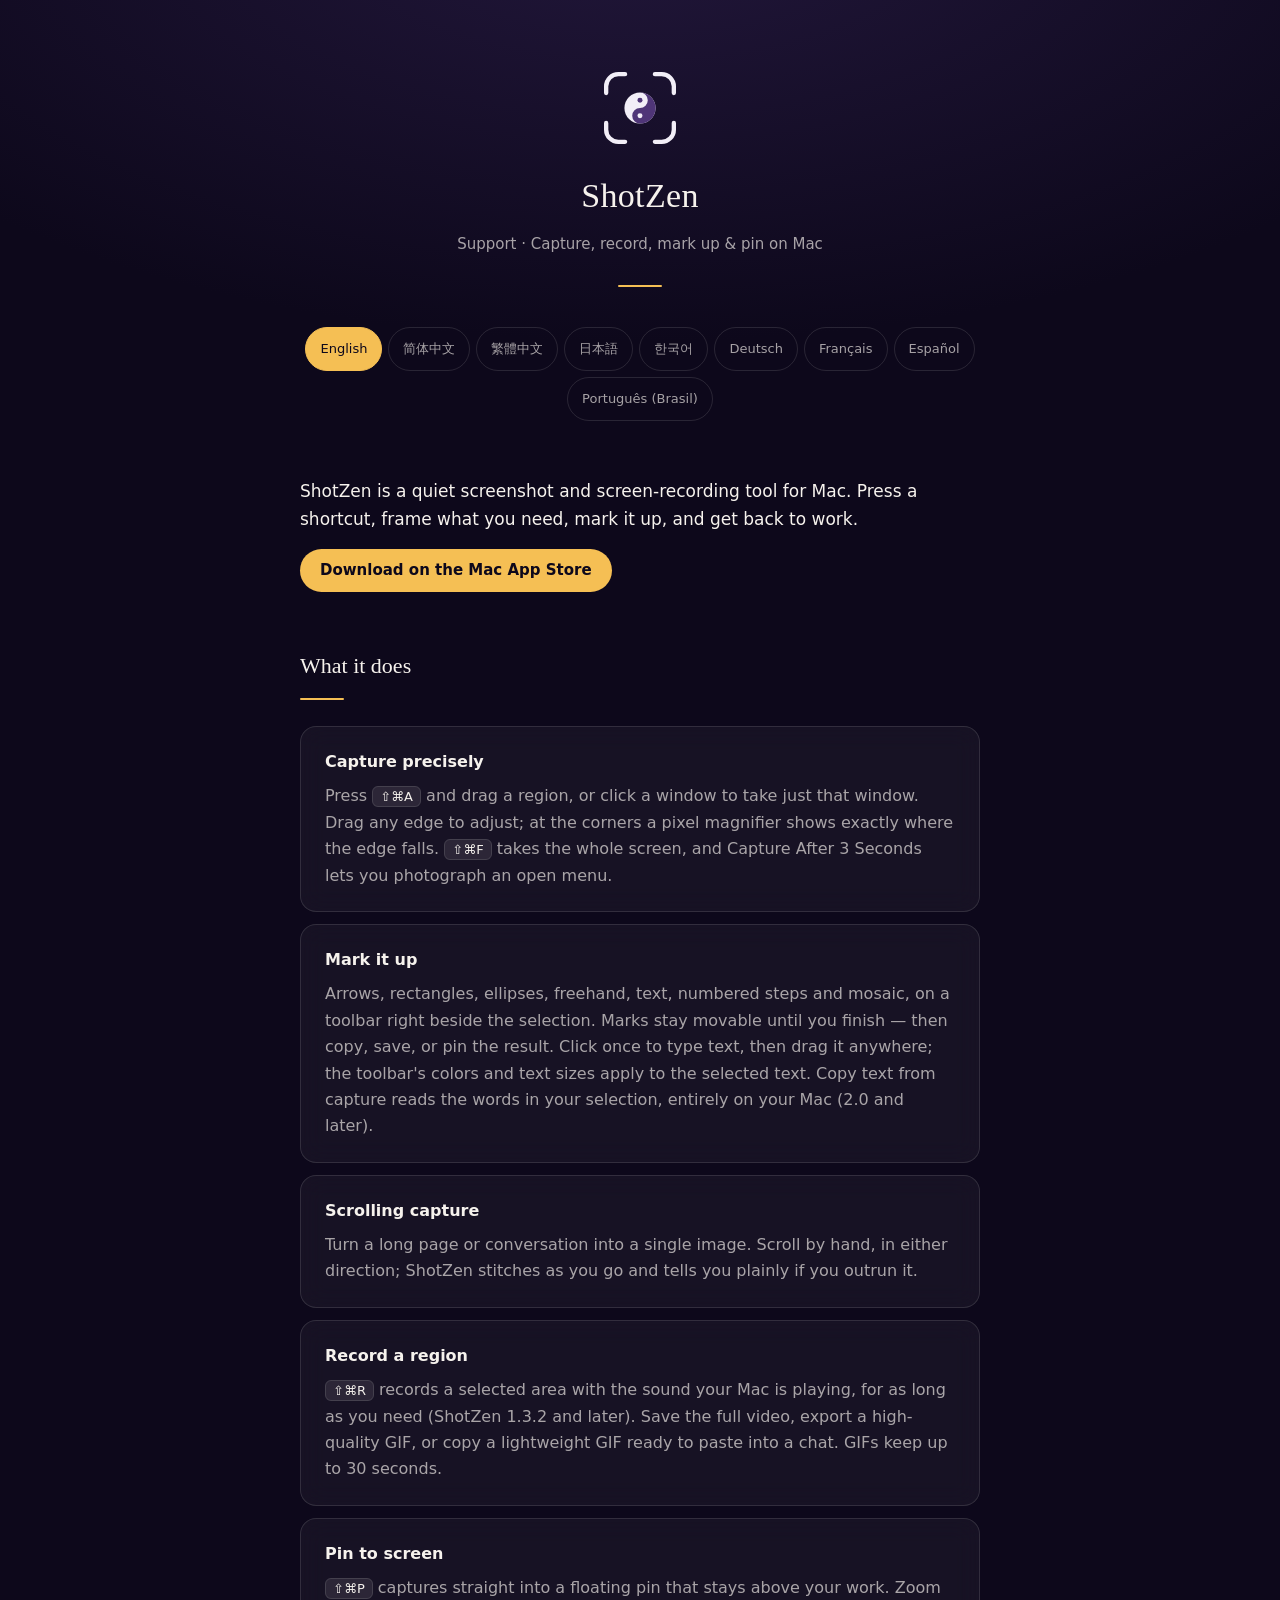
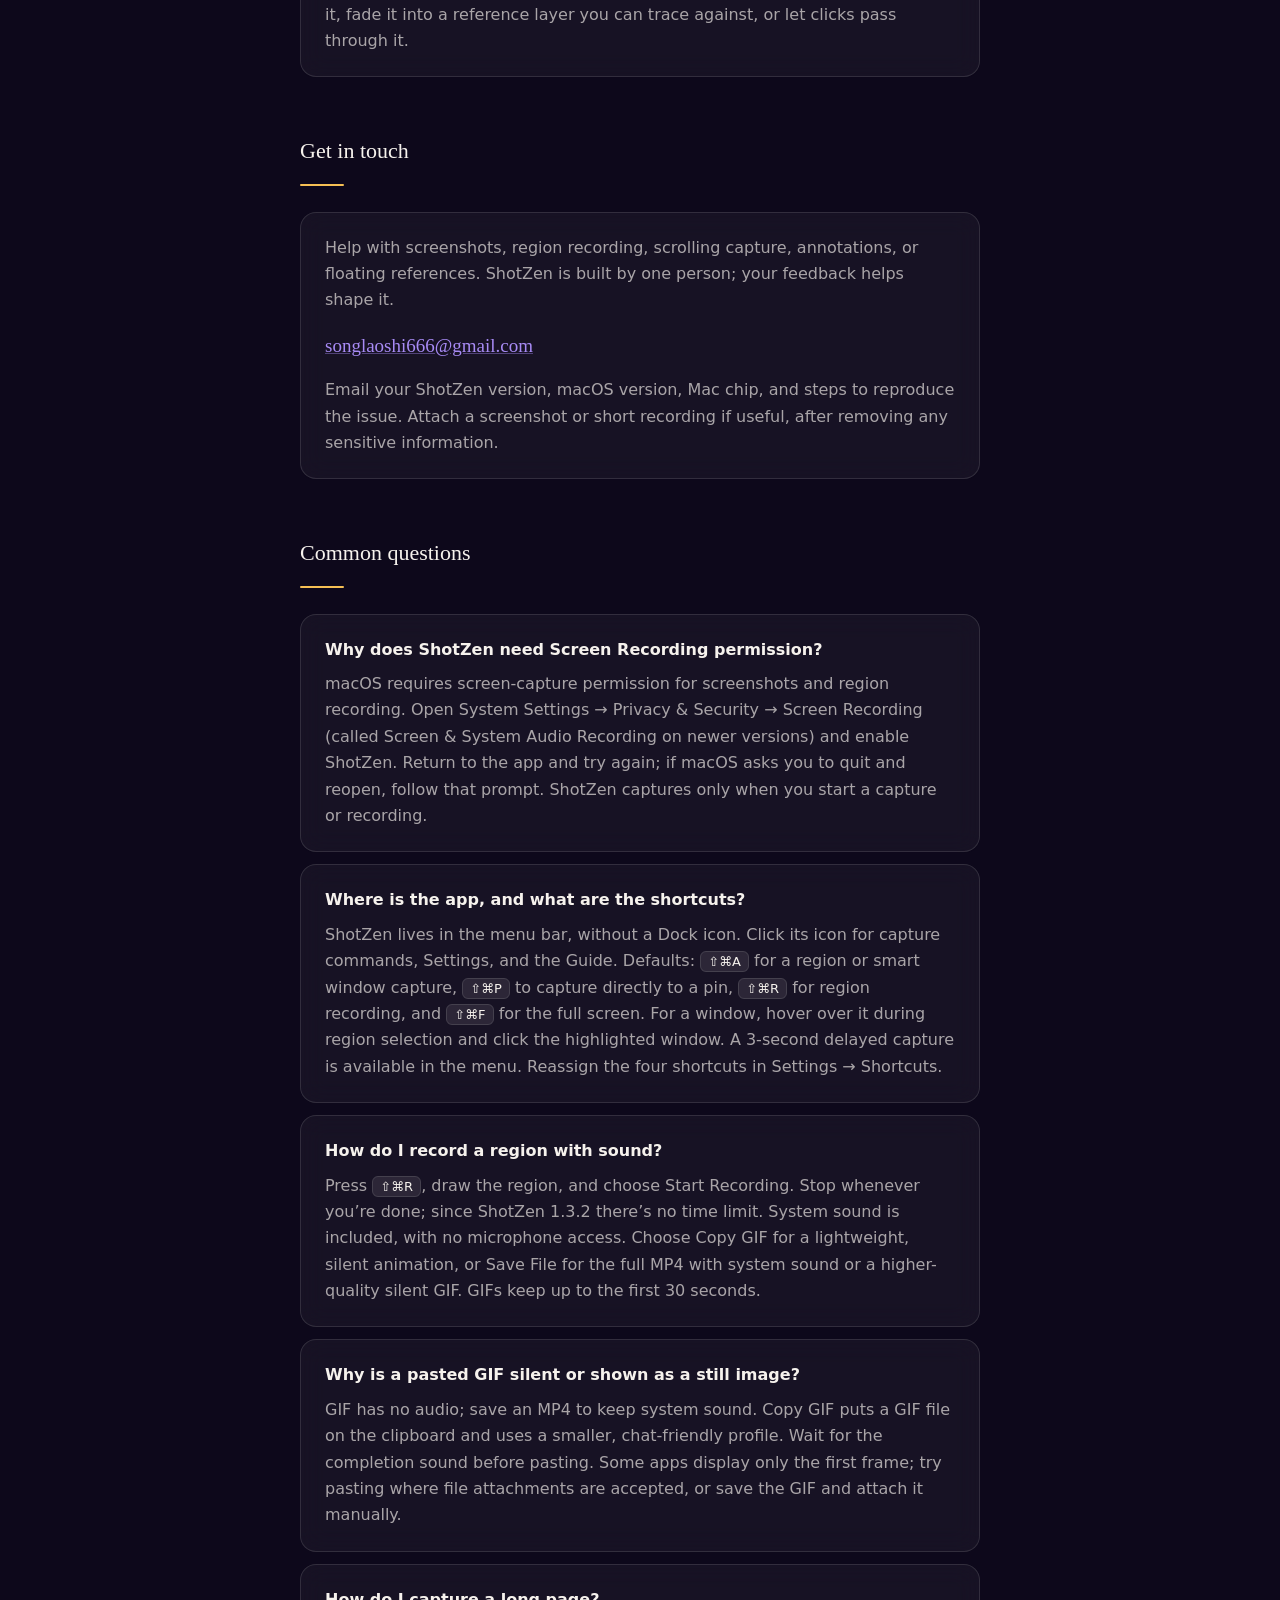
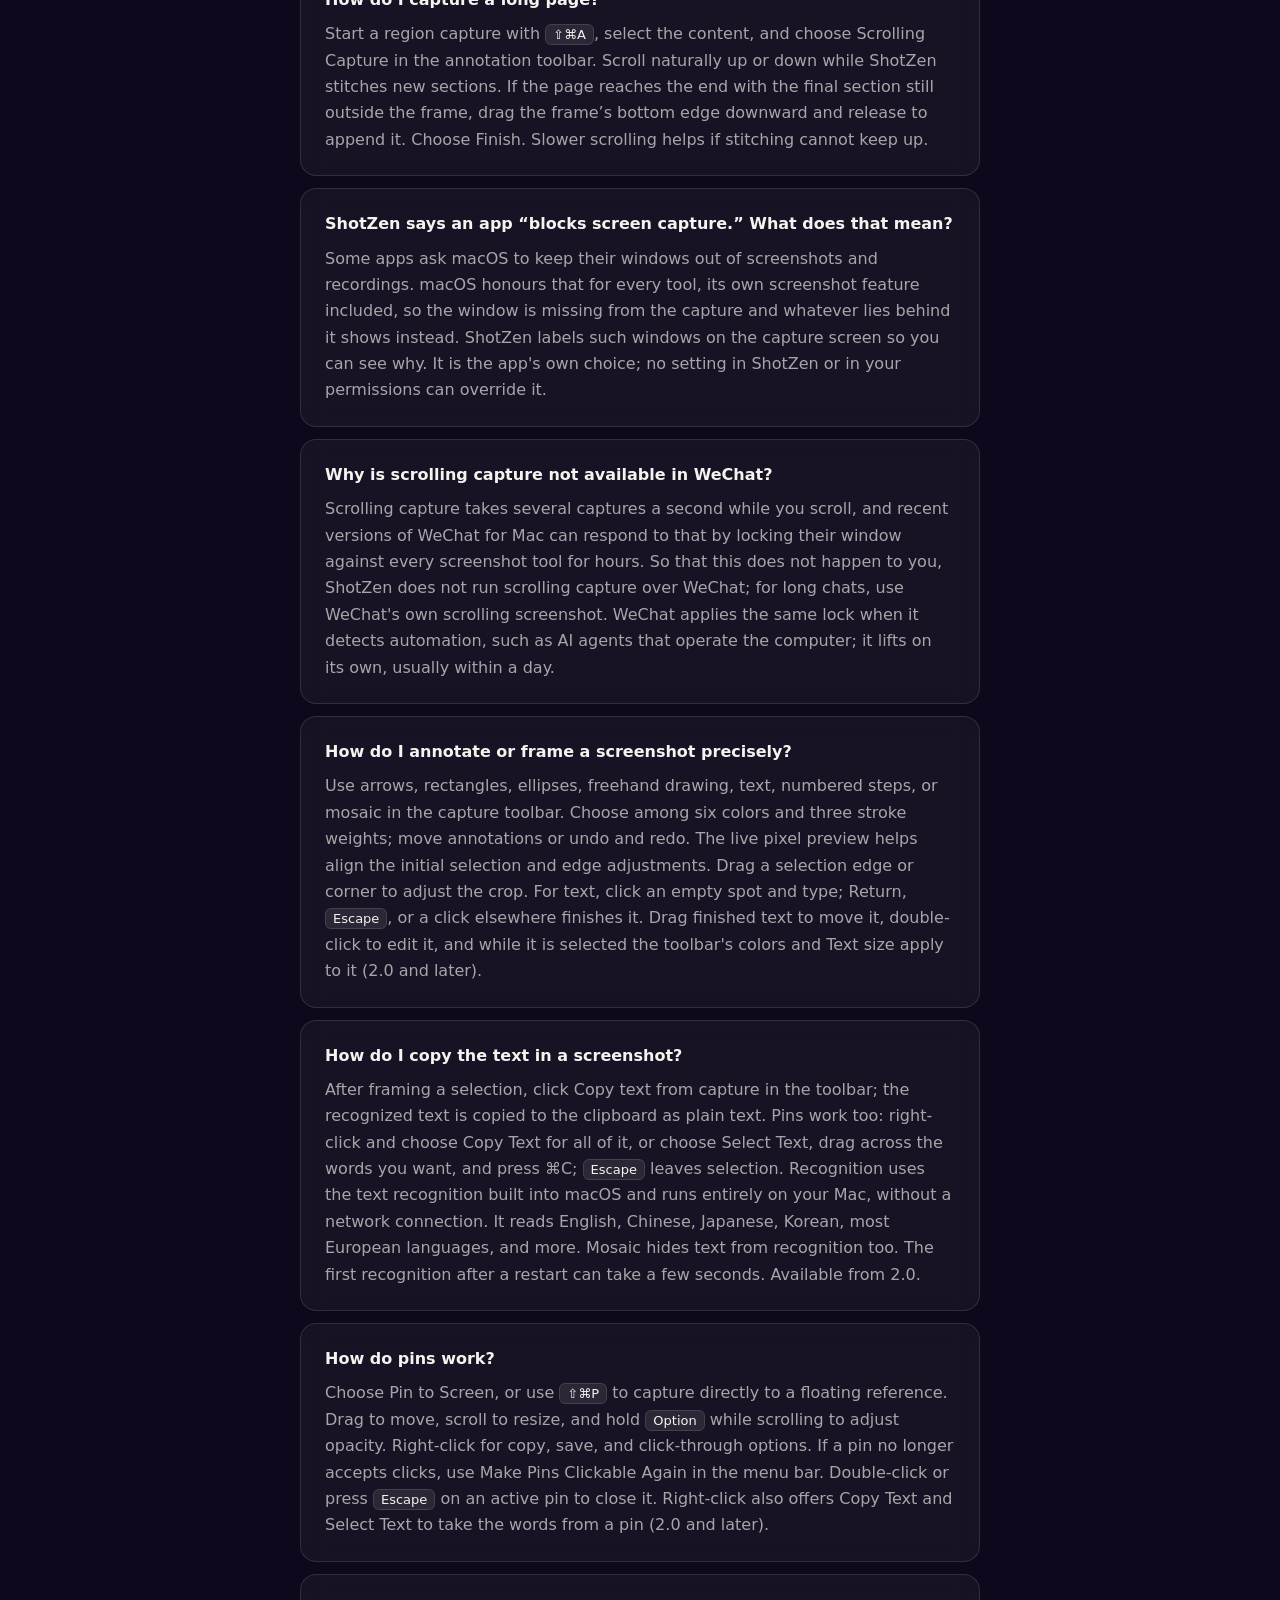
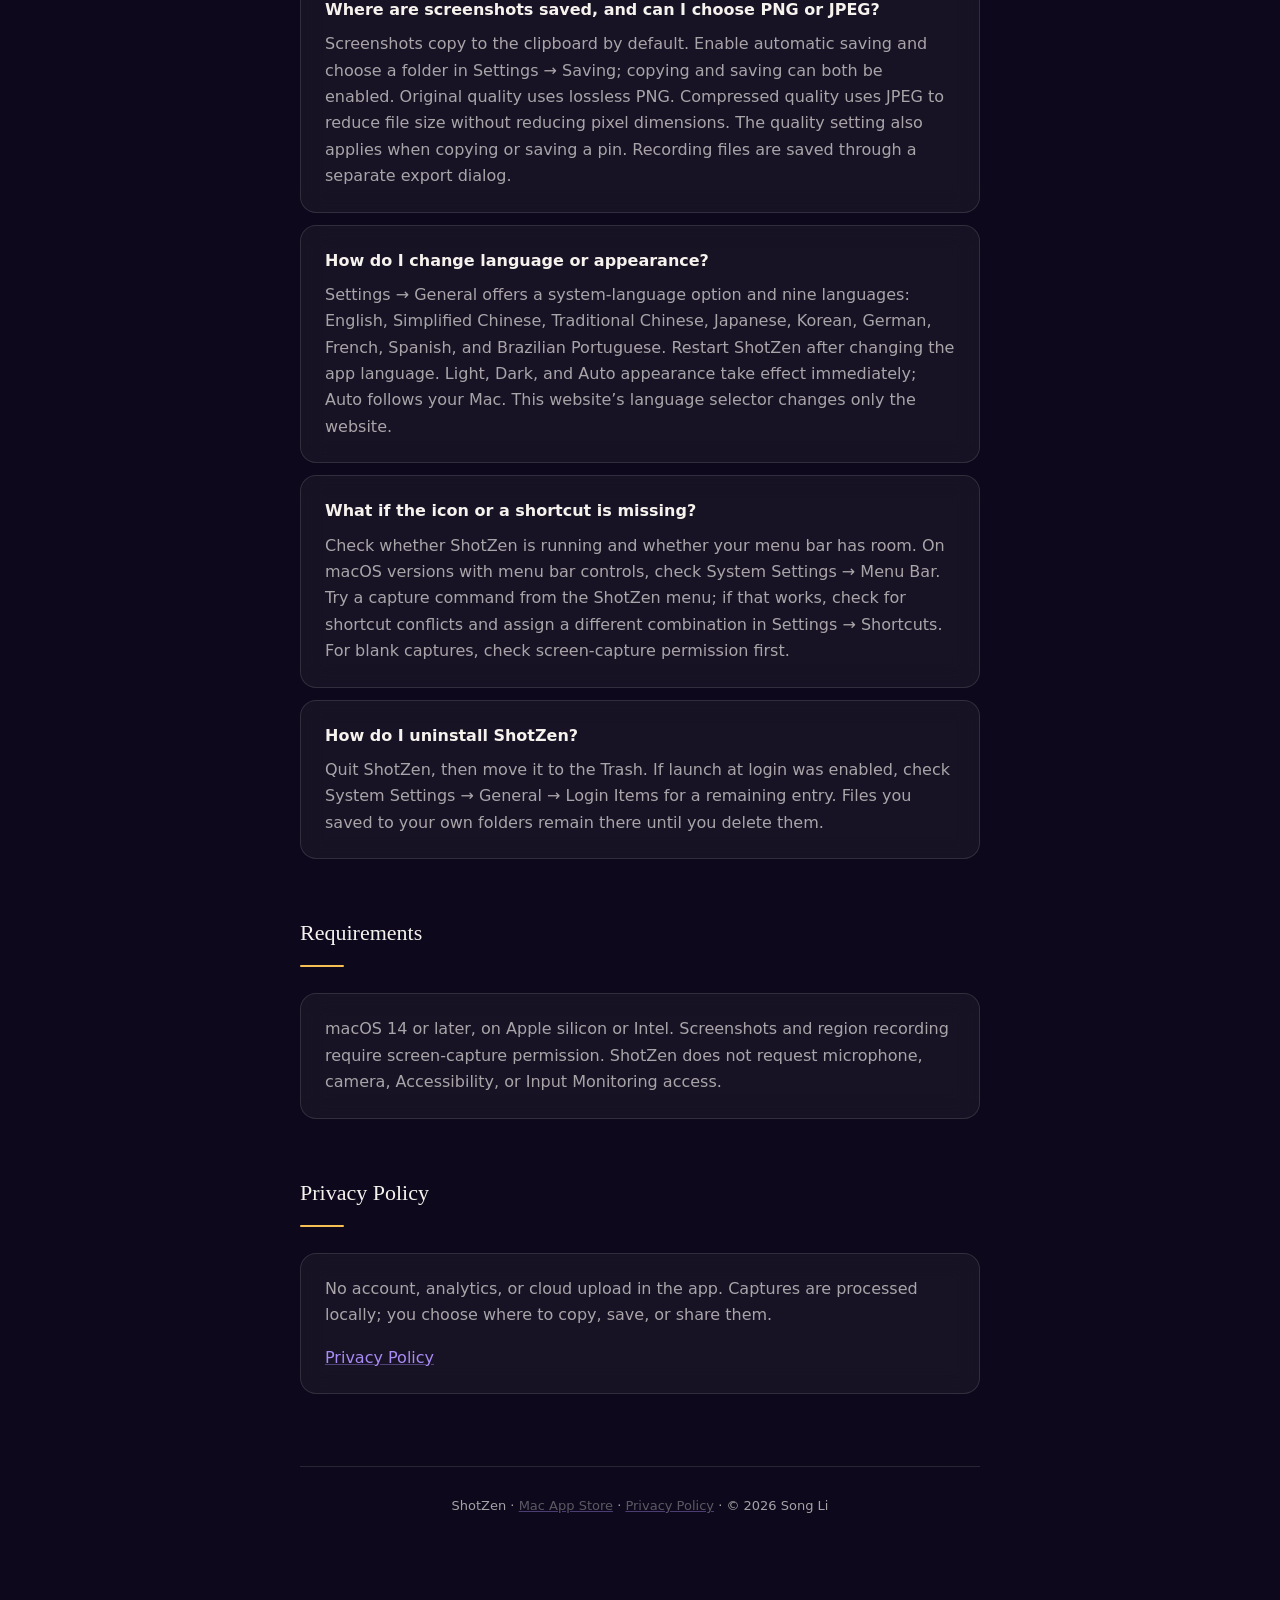
==== commit 09088fcc: "Describe text recognition and the reworked text tool for 2.0 A new answer on copying text from captu" ====
--- a/index.html
+++ b/index.html
@@ -45,7 +45,7 @@
 <p class="store"><a class="store-link" href="https://apps.apple.com/app/id6798983115">Download on the Mac App Store</a></p>
 <h2>What it does</h2><hr class="rule">
 <div class="card"><h3>Capture precisely</h3><p>Press <kbd>⇧⌘A</kbd> and drag a region, or click a window to take just that window. Drag any edge to adjust; at the corners a pixel magnifier shows exactly where the edge falls. <kbd>⇧⌘F</kbd> takes the whole screen, and Capture After 3 Seconds lets you photograph an open menu.</p></div>
-<div class="card"><h3>Mark it up</h3><p>Arrows, rectangles, ellipses, freehand, text, numbered steps and mosaic, on a toolbar right beside the selection. Marks stay movable until you finish — then copy, save, or pin the result.</p></div>
+<div class="card"><h3>Mark it up</h3><p>Arrows, rectangles, ellipses, freehand, text, numbered steps and mosaic, on a toolbar right beside the selection. Marks stay movable until you finish — then copy, save, or pin the result. Click once to type text, then drag it anywhere; the toolbar&#x27;s colors and text sizes apply to the selected text. Copy text from capture reads the words in your selection, entirely on your Mac (2.0 and later).</p></div>
 <div class="card"><h3>Scrolling capture</h3><p>Turn a long page or conversation into a single image. Scroll by hand, in either direction; ShotZen stitches as you go and tells you plainly if you outrun it.</p></div>
 <div class="card"><h3>Record a region</h3><p><kbd>⇧⌘R</kbd> records a selected area with the sound your Mac is playing, for as long as you need (ShotZen 1.3.2 and later). Save the full video, export a high-quality GIF, or copy a lightweight GIF ready to paste into a chat. GIFs keep up to 30 seconds.</p></div>
 <div class="card"><h3>Pin to screen</h3><p><kbd>⇧⌘P</kbd> captures straight into a floating pin that stays above your work. Zoom it, fade it into a reference layer you can trace against, or let clicks pass through it.</p></div>
@@ -59,8 +59,9 @@
 <div class="card"><h3>How do I capture a long page?</h3><p>Start a region capture with <kbd>⇧⌘A</kbd>, select the content, and choose Scrolling Capture in the annotation toolbar. Scroll naturally up or down while ShotZen stitches new sections. If the page reaches the end with the final section still outside the frame, drag the frame’s bottom edge downward and release to append it. Choose Finish. Slower scrolling helps if stitching cannot keep up.</p></div>
 <div class="card"><h3>ShotZen says an app “blocks screen capture.” What does that mean?</h3><p>Some apps ask macOS to keep their windows out of screenshots and recordings. macOS honours that for every tool, its own screenshot feature included, so the window is missing from the capture and whatever lies behind it shows instead. ShotZen labels such windows on the capture screen so you can see why. It is the app&#x27;s own choice; no setting in ShotZen or in your permissions can override it.</p></div>
 <div class="card"><h3>Why is scrolling capture not available in WeChat?</h3><p>Scrolling capture takes several captures a second while you scroll, and recent versions of WeChat for Mac can respond to that by locking their window against every screenshot tool for hours. So that this does not happen to you, ShotZen does not run scrolling capture over WeChat; for long chats, use WeChat&#x27;s own scrolling screenshot. WeChat applies the same lock when it detects automation, such as AI agents that operate the computer; it lifts on its own, usually within a day.</p></div>
-<div class="card"><h3>How do I annotate or frame a screenshot precisely?</h3><p>Use arrows, rectangles, ellipses, freehand drawing, text, numbered steps, or mosaic in the capture toolbar. Choose among six colors and three stroke weights; move annotations or undo and redo. The live pixel preview helps align the initial selection and edge adjustments. Drag a selection edge or corner to adjust the crop.</p></div>
-<div class="card"><h3>How do pins work?</h3><p>Choose Pin to Screen, or use <kbd>⇧⌘P</kbd> to capture directly to a floating reference. Drag to move, scroll to resize, and hold <kbd>Option</kbd> while scrolling to adjust opacity. Right-click for copy, save, and click-through options. If a pin no longer accepts clicks, use Make Pins Clickable Again in the menu bar. Double-click or press <kbd>Escape</kbd> on an active pin to close it.</p></div>
+<div class="card"><h3>How do I annotate or frame a screenshot precisely?</h3><p>Use arrows, rectangles, ellipses, freehand drawing, text, numbered steps, or mosaic in the capture toolbar. Choose among six colors and three stroke weights; move annotations or undo and redo. The live pixel preview helps align the initial selection and edge adjustments. Drag a selection edge or corner to adjust the crop. For text, click an empty spot and type; Return, <kbd>Escape</kbd>, or a click elsewhere finishes it. Drag finished text to move it, double-click to edit it, and while it is selected the toolbar&#x27;s colors and Text size apply to it (2.0 and later).</p></div>
+<div class="card"><h3>How do I copy the text in a screenshot?</h3><p>After framing a selection, click Copy text from capture in the toolbar; the recognized text is copied to the clipboard as plain text. Pins work too: right-click and choose Copy Text for all of it, or choose Select Text, drag across the words you want, and press ⌘C; <kbd>Escape</kbd> leaves selection. Recognition uses the text recognition built into macOS and runs entirely on your Mac, without a network connection. It reads English, Chinese, Japanese, Korean, most European languages, and more. Mosaic hides text from recognition too. The first recognition after a restart can take a few seconds. Available from 2.0.</p></div>
+<div class="card"><h3>How do pins work?</h3><p>Choose Pin to Screen, or use <kbd>⇧⌘P</kbd> to capture directly to a floating reference. Drag to move, scroll to resize, and hold <kbd>Option</kbd> while scrolling to adjust opacity. Right-click for copy, save, and click-through options. If a pin no longer accepts clicks, use Make Pins Clickable Again in the menu bar. Double-click or press <kbd>Escape</kbd> on an active pin to close it. Right-click also offers Copy Text and Select Text to take the words from a pin (2.0 and later).</p></div>
 <div class="card"><h3>Where are screenshots saved, and can I choose PNG or JPEG?</h3><p>Screenshots copy to the clipboard by default. Enable automatic saving and choose a folder in Settings → Saving; copying and saving can both be enabled. Original quality uses lossless PNG. Compressed quality uses JPEG to reduce file size without reducing pixel dimensions. The quality setting also applies when copying or saving a pin. Recording files are saved through a separate export dialog.</p></div>
 <div class="card"><h3>How do I change language or appearance?</h3><p>Settings → General offers a system-language option and nine languages: English, Simplified Chinese, Traditional Chinese, Japanese, Korean, German, French, Spanish, and Brazilian Portuguese. Restart ShotZen after changing the app language. Light, Dark, and Auto appearance take effect immediately; Auto follows your Mac. This website’s language selector changes only the website.</p></div>
 <div class="card"><h3>What if the icon or a shortcut is missing?</h3><p>Check whether ShotZen is running and whether your menu bar has room. On macOS versions with menu bar controls, check System Settings → Menu Bar. Try a capture command from the ShotZen menu; if that works, check for shortcut conflicts and assign a different combination in Settings → Shortcuts. For blank captures, check screen-capture permission first.</p></div>
@@ -76,7 +77,7 @@
 <p class="store"><a class="store-link" href="https://apps.apple.com/app/id6798983115">前往 Mac App Store 下载</a></p>
 <h2>能做什么</h2><hr class="rule">
 <div class="card"><h3>精准截图</h3><p>按 <kbd>⇧⌘A</kbd> 拖出选区，或点击某个窗口只截这个窗口。任意边线都能拖动调整，靠近边角时像素放大镜会显示边线的准确位置。<kbd>⇧⌘F</kbd> 截取全屏，延时 3 秒截取可以截下展开的菜单。</p></div>
-<div class="card"><h3>随手标注</h3><p>箭头、矩形、椭圆、画笔、文字、序号和马赛克，工具栏就在选区旁边。完成前标注都可以再移动，之后复制、保存或钉在屏幕上都行。</p></div>
+<div class="card"><h3>随手标注</h3><p>箭头、矩形、椭圆、画笔、文字、序号和马赛克，工具栏就在选区旁边。完成前标注都可以再移动，之后复制、保存或钉在屏幕上都行。文字点一下就能输入，打完可以随手拖动，颜色和文字大小在工具栏里改。「复制截图中的文字」可以识别选区里的文字，全程在本机完成（2.0 起）。</p></div>
 <div class="card"><h3>长截图</h3><p>把一整页网页或一段对话拼成一张图。手动滚动，上下都可以；ShotZen 边滚边拼，滚得太快跟不上时会明确提示。</p></div>
 <div class="card"><h3>录制选区</h3><p><kbd>⇧⌘R</kbd> 录制选定区域，同时录下 Mac 正在播放的声音，不限时长（1.3.2 起）。可以保存完整视频、导出高质量 GIF，或者复制一份适合发到聊天里的轻量 GIF；GIF 最长 30 秒。</p></div>
 <div class="card"><h3>钉在屏幕上</h3><p><kbd>⇧⌘P</kbd> 截图后直接变成浮在最前面的贴图。可以缩放、调低透明度当作描摹用的参考层，也可以让点击穿透它。</p></div>
@@ -90,8 +91,9 @@
 <div class="card"><h3>怎么截取长页面？</h3><p>按 <kbd>⇧⌘A</kbd> 开始选区截图，框好内容，在标注工具栏选择长截图。自然向上或向下滚动，ShotZen 会拼接新内容。如果已经滚到底，最后一段仍在框外，可以向下拖动选区底边，松手后补入末段，再点击完成。拼接跟不上时请放慢滚动速度。</p></div>
 <div class="card"><h3>ShotZen 提示某个应用“禁止截屏”，是什么意思？</h3><p>有些应用会要求 macOS 不让它的窗口出现在截图和录屏里。macOS 对所有工具都执行这个要求，系统自带的截图也不例外，所以截图里会缺少这个窗口，露出的是它后面的内容。ShotZen 会在截图界面上标出这类窗口，让你知道原因。这是该应用自己的设置，ShotZen 和权限设置都无法绕过。</p></div>
 <div class="card"><h3>为什么微信里不能用长截图？</h3><p>长截图在你滚动时每秒要截好几次图，而新版 Mac 微信可能会因此锁住自己的窗口，在数小时内不让任何截图工具截取。为了不让你遇到这种情况，ShotZen 不会在微信中进行长截图；长聊天记录可以用微信自带的滚动截图。另外，微信检测到自动化操作（比如能操控电脑的 AI 工具）时也会这样锁住截图，通常一天内会自动解除。</p></div>
-<div class="card"><h3>怎么标注和精确调整选区？</h3><p>截图工具栏提供箭头、矩形、椭圆、画笔、文字、步骤序号和马赛克。可选六种颜色、三档粗细，移动标注，并撤销或重做。初次框选和拖动边框时，局部像素放大预览帮助你对齐细节；拖动选区边线或四角可以调整裁切范围。</p></div>
-<div class="card"><h3>悬浮贴图怎么用？</h3><p>选择钉在屏幕上，或按 <kbd>⇧⌘P</kbd> 截图后直接贴图。拖动可移动，滚轮可缩放，按住 <kbd>Option</kbd> 滚动可调整透明度。右键菜单提供复制、保存和点击穿透。穿透后无法点击时，从菜单栏选择恢复贴图交互。双击贴图，或在贴图处于活动状态时按 <kbd>Escape</kbd>，可关闭贴图。</p></div>
+<div class="card"><h3>怎么标注和精确调整选区？</h3><p>截图工具栏提供箭头、矩形、椭圆、画笔、文字、步骤序号和马赛克。可选六种颜色、三档粗细，移动标注，并撤销或重做。初次框选和拖动边框时，局部像素放大预览帮助你对齐细节；拖动选区边线或四角可以调整裁切范围。添加文字时，在空白处点一下就开始输入，回车、<kbd>Escape</kbd> 或点击别处结束。打完的文字可以直接拖动，双击重新编辑；文字选中时，工具栏的颜色和文字大小只作用于这段文字（2.0 起）。</p></div>
+<div class="card"><h3>怎么提取截图里的文字？</h3><p>框好选区后，点击工具栏中的「复制截图中的文字」，识别出的文字会以纯文本复制到剪贴板。贴图也可以：右键选择「复制文字」拷贝全部文字；或选择「选择文字」，直接在贴图上拖选需要的部分，按 ⌘C 复制，按 <kbd>Escape</kbd> 退出。识别使用 macOS 自带的文字识别，全程在这台 Mac 上进行，不需要联网，支持中文、英文、日文、韩文和大多数欧洲语言等。被马赛克遮住的内容不会被识别。开机后第一次识别可能要等几秒。此功能从 2.0 起提供。</p></div>
+<div class="card"><h3>悬浮贴图怎么用？</h3><p>选择钉在屏幕上，或按 <kbd>⇧⌘P</kbd> 截图后直接贴图。拖动可移动，滚轮可缩放，按住 <kbd>Option</kbd> 滚动可调整透明度。右键菜单提供复制、保存和点击穿透。穿透后无法点击时，从菜单栏选择恢复贴图交互。双击贴图，或在贴图处于活动状态时按 <kbd>Escape</kbd>，可关闭贴图。右键菜单还可以「复制文字」或「选择文字」，取出贴图中的文字（2.0 起）。</p></div>
 <div class="card"><h3>截图保存到哪里？可以选 PNG 或 JPEG 吗？</h3><p>截图默认复制到剪贴板。在「设置 → 保存」中可开启自动保存并选择文件夹，也可以同时复制和保存。原画质使用无损 PNG；压缩画质使用 JPEG，在不缩小像素尺寸的情况下减小文件体积。画质设置也适用于贴图的复制与保存。录屏文件通过单独的导出对话框保存。</p></div>
 <div class="card"><h3>怎么切换语言和外观？</h3><p>「设置 → 通用」提供跟随系统和九种语言：英语、简体中文、繁体中文、日语、韩语、德语、法语、西班牙语及巴西葡萄牙语。更改应用语言后需重启 ShotZen。浅色、深色和自动外观立即生效，自动模式跟随 Mac 系统。本网站的语言选择只影响网页。</p></div>
 <div class="card"><h3>菜单栏图标不见了，或快捷键没反应？</h3><p>先确认 ShotZen 正在运行，菜单栏有足够空间。带菜单栏管理选项的 macOS 可检查「系统设置 → 菜单栏」。尝试从 ShotZen 菜单执行截图；如果菜单可以用，请检查快捷键冲突，并在「设置 → 快捷键」中换一个组合。截图为空白时，优先检查屏幕捕捉权限。</p></div>
@@ -107,7 +109,7 @@
 <p class="store"><a class="store-link" href="https://apps.apple.com/app/id6798983115">前往 Mac App Store 下載</a></p>
 <h2>能做什麼</h2><hr class="rule">
 <div class="card"><h3>精準擷取</h3><p>按 <kbd>⇧⌘A</kbd> 拖出選取範圍，或點按某個視窗只擷取該視窗。任何邊線都能拖動調整，靠近邊角時像素放大鏡會顯示邊線的準確位置。<kbd>⇧⌘F</kbd> 擷取整個螢幕，延遲 3 秒擷取可以擷取展開的選單。</p></div>
-<div class="card"><h3>隨手標註</h3><p>箭頭、矩形、橢圓、畫筆、文字、序號和馬賽克，工具列就在選取範圍旁邊。完成前標註都能再移動，之後拷貝、儲存或釘在螢幕上皆可。</p></div>
+<div class="card"><h3>隨手標註</h3><p>箭頭、矩形、橢圓、畫筆、文字、序號和馬賽克，工具列就在選取範圍旁邊。完成前標註都能再移動，之後拷貝、儲存或釘在螢幕上皆可。文字按一下就能輸入，打完可以隨手拖曳，顏色和文字大小在工具列中調整。「拷貝截圖中的文字」可辨識選取範圍內的文字，全程在本機完成（2.0 起）。</p></div>
 <div class="card"><h3>長截圖</h3><p>把一整頁網頁或一段對話拼成一張圖。手動捲動，上下皆可；ShotZen 會邊捲邊拼接，捲太快跟不上時會明白提示。</p></div>
 <div class="card"><h3>錄製選取範圍</h3><p><kbd>⇧⌘R</kbd> 錄製選取範圍，同時錄下 Mac 正在播放的聲音，不限時長（1.3.2 起）。可以儲存完整影片、輸出高品質 GIF，或拷貝一份適合貼到聊天中的輕量 GIF；GIF 最長 30 秒。</p></div>
 <div class="card"><h3>釘在螢幕上</h3><p><kbd>⇧⌘P</kbd> 擷取後直接成為浮在最上層的釘圖。可以縮放、降低不透明度當作描摹用的參考層，也能讓點按穿透它。</p></div>
@@ -121,8 +123,9 @@
 <div class="card"><h3>如何擷取長頁面？</h3><p>按 <kbd>⇧⌘A</kbd> 開始擷取，框選內容，在標註工具列選擇長截圖。自然向上或向下捲動，ShotZen 會拼接新內容。如果已捲到底，最後一段仍在框外，可向下拖曳選取框底邊，放開後補入末段，再選擇完成。拼接跟不上時請放慢捲動速度。</p></div>
 <div class="card"><h3>ShotZen 提示某個 App「禁止截圖」，是什麼意思？</h3><p>有些 App 會要求 macOS 不讓它的視窗出現在截圖與錄影中。macOS 對所有工具都執行這項要求，系統內建的截圖也不例外，所以擷圖中會缺少該視窗，露出的是它後方的內容。ShotZen 會在擷取畫面上標示這類視窗，讓你知道原因。這是該 App 自己的設定，ShotZen 與權限設定都無法繞過。</p></div>
 <div class="card"><h3>為什麼微信裡不能使用長截圖？</h3><p>長截圖在你捲動時每秒要擷取好幾次，而新版 Mac 微信可能因此鎖住自己的視窗，在數小時內不讓任何截圖工具擷取。為了不讓你遇到這種情況，ShotZen 不會在微信中進行長截圖；長聊天記錄可以使用微信內建的捲動截圖。另外，微信偵測到自動化操作（例如能操控電腦的 AI 工具）時也會這樣鎖住截圖，通常一天內會自動解除。</p></div>
-<div class="card"><h3>如何標註與精確調整選取範圍？</h3><p>擷取工具列提供箭頭、矩形、橢圓、手繪、文字、步驟編號與馬賽克。可選六種顏色、三種線條粗細，移動標註，並復原或重做。初次框選及拖曳邊框時，局部像素放大預覽可協助對齊細節；拖曳邊線或四角可調整裁切範圍。</p></div>
-<div class="card"><h3>浮動貼圖怎麼用？</h3><p>選擇釘在螢幕上，或按 <kbd>⇧⌘P</kbd> 擷取後直接貼圖。拖曳移動、捲動縮放，按住 <kbd>Option</kbd> 捲動可調整不透明度。按右鍵可複製、儲存或啟用點按穿透。穿透後無法點按時，可在選單列恢復釘圖互動。按兩下貼圖，或在貼圖作用中時按 <kbd>Escape</kbd>，可關閉貼圖。</p></div>
+<div class="card"><h3>如何標註與精確調整選取範圍？</h3><p>擷取工具列提供箭頭、矩形、橢圓、手繪、文字、步驟編號與馬賽克。可選六種顏色、三種線條粗細，移動標註，並復原或重做。初次框選及拖曳邊框時，局部像素放大預覽可協助對齊細節；拖曳邊線或四角可調整裁切範圍。加入文字時，在空白處按一下即可開始輸入，按 Return、<kbd>Escape</kbd> 或點按別處即結束。打好的文字可直接拖曳，按兩下重新編輯；文字選取時，工具列的顏色和文字大小只套用到這段文字（2.0 起）。</p></div>
+<div class="card"><h3>如何擷取截圖中的文字？</h3><p>框好選取範圍後，點按工具列中的「拷貝截圖中的文字」，辨識出的文字會以純文字拷貝到剪貼簿。貼圖也可以：按右鍵選擇「拷貝文字」拷貝全部文字；或選擇「選取文字」，直接在貼圖上拖曳選取需要的部分，按 ⌘C 拷貝，按 <kbd>Escape</kbd> 結束。辨識使用 macOS 內建的文字辨識，全程在這台 Mac 上進行，不需要連網，支援中文、英文、日文、韓文和大多數歐洲語言等。被馬賽克遮住的內容不會被辨識。開機後第一次辨識可能需要等幾秒。此功能自 2.0 起提供。</p></div>
+<div class="card"><h3>浮動貼圖怎麼用？</h3><p>選擇釘在螢幕上，或按 <kbd>⇧⌘P</kbd> 擷取後直接貼圖。拖曳移動、捲動縮放，按住 <kbd>Option</kbd> 捲動可調整不透明度。按右鍵可複製、儲存或啟用點按穿透。穿透後無法點按時，可在選單列恢復釘圖互動。按兩下貼圖，或在貼圖作用中時按 <kbd>Escape</kbd>，可關閉貼圖。右鍵選單還可以「拷貝文字」或「選取文字」，取出貼圖中的文字（2.0 起）。</p></div>
 <div class="card"><h3>擷圖存在哪裡？可以選 PNG 或 JPEG 嗎？</h3><p>擷圖預設複製到剪貼板。在「設定 → 儲存」可開啟自動儲存並選擇檔案夾，也可同時複製與儲存。原畫質使用無損 PNG；壓縮畫質使用 JPEG，在不縮小像素尺寸的情況下減少檔案大小。畫質設定也適用於貼圖的複製與儲存。錄影檔案透過獨立的匯出對話框儲存。</p></div>
 <div class="card"><h3>如何切換語言與外觀？</h3><p>「設定 → 一般」提供跟隨系統及九種語言：英文、簡體中文、繁體中文、日文、韓文、德文、法文、西班牙文及巴西葡萄牙文。更改 App 語言後需重新啟動 ShotZen。淺色、深色及自動外觀立即生效，自動模式跟隨 Mac 系統。本網站的語言選擇只影響網頁。</p></div>
 <div class="card"><h3>選單列圖示不見了，或快速鍵沒反應？</h3><p>先確認 ShotZen 正在執行，且選單列有足夠空間。提供選單列管理的 macOS 可檢查「系統設定 → 選單列」。試著從 ShotZen 選單執行擷取；若可使用，請檢查快速鍵衝突，並在「設定 → 快速鍵」換一組按鍵。擷圖空白時，先檢查螢幕擷取權限。</p></div>
@@ -138,7 +141,7 @@
 <p class="store"><a class="store-link" href="https://apps.apple.com/app/id6798983115">Mac App Store でダウンロード</a></p>
 <h2>できること</h2><hr class="rule">
 <div class="card"><h3>正確に取り込む</h3><p><kbd>⇧⌘A</kbd> を押して範囲をドラッグするか、ウインドウをクリックしてそのウインドウだけを取り込みます。どの辺もドラッグで調整でき、角ではピクセル拡大表示で境界の位置を正確に確認できます。<kbd>⇧⌘F</kbd> で画面全体を、3秒後に取り込むで開いたメニューを取り込めます。</p></div>
-<div class="card"><h3>注釈を入れる</h3><p>矢印、四角形、楕円、手描き、テキスト、番号、モザイクを、選択範囲のすぐ横のツールバーから。完了するまで注釈は動かせます。あとはコピー、保存、ピン留めのいずれかを選ぶだけです。</p></div>
+<div class="card"><h3>注釈を入れる</h3><p>矢印、四角形、楕円、手描き、テキスト、番号、モザイクを、選択範囲のすぐ横のツールバーから。完了するまで注釈は動かせます。あとはコピー、保存、ピン留めのいずれかを選ぶだけです。テキストはクリックしてすぐ入力でき、入力後は自由にドラッグできます。色とテキストサイズはツールバーで変更します。「取り込んだ範囲のテキストをコピー」で選択範囲の文字を読み取れます。処理はすべてこの Mac 上で行われます（2.0 以降）。</p></div>
 <div class="card"><h3>スクロール撮影</h3><p>長いページや会話を1枚の画像にまとめます。手でスクロールするだけ。上下どちらでも構いません。ShotZen がスクロールに合わせてつなぎ、追いつけない速さのときははっきり知らせます。</p></div>
 <div class="card"><h3>範囲を録画</h3><p><kbd>⇧⌘R</kbd> で選択した範囲を、Mac で再生中の音声とともに時間制限なく録画します（1.3.2 以降）。ビデオ全体を保存、高画質 GIF として書き出し、またはチャットに貼れる軽量 GIF としてコピーできます。GIF は最長30秒です。</p></div>
 <div class="card"><h3>画面にピン留め</h3><p><kbd>⇧⌘P</kbd> で取り込んだ画像を、そのまま作業の最前面に浮かぶピンにします。拡大縮小、なぞれる参照レイヤーへの半透明化、クリックの透過ができます。</p></div>
@@ -152,8 +155,9 @@
 <div class="card"><h3>長いページを撮影するには？</h3><p><kbd>⇧⌘A</kbd> で範囲を選び、注釈ツールバーでスクロール撮影を選択します。上下に自然にスクロールすると、新しい部分をつなぎ合わせます。ページの末尾に達しても最後の部分が枠の外にある場合は、枠の下辺を下へドラッグして離し、末尾を追加してから完了を選びます。つなぎ合わせが追いつかない場合はゆっくりスクロールしてください。</p></div>
 <div class="card"><h3>「画面の取り込みを禁止しています」と表示されるのはなぜですか？</h3><p>アプリによっては、スクリーンショットや録画に自分のウインドウが写らないよう macOS に指定しています。macOS はこの指定をすべてのツールに適用し、標準のスクリーンショットも例外ではありません。そのため取り込んだ画像からそのウインドウが抜け、背後の内容が写ります。ShotZen は取り込み画面でこうしたウインドウに表示を付け、理由がわかるようにしています。これはそのアプリ自身の設定で、ShotZen や権限の設定では回避できません。</p></div>
 <div class="card"><h3>WeChat でスクロール撮影が使えないのはなぜですか？</h3><p>スクロール撮影は、スクロール中に1秒間に何度も取り込みます。最近の Mac 版 WeChat はこれに反応し、数時間にわたってどのスクリーンショットツールからもウインドウを取り込めないようにすることがあります。そうならないよう、ShotZen は WeChat ではスクロール撮影を行いません。長いチャットは WeChat のスクロールスクリーンショットをお使いください。なお WeChat は、コンピュータを操作する AI エージェントなどの自動操作を検出したときも同様にロックし、通常は1日以内に自動で解除されます。</p></div>
-<div class="card"><h3>注釈や正確な範囲調整はできますか？</h3><p>ツールバーには矢印、四角形、楕円、手描き、テキスト、手順番号、モザイクがあります。6 色と 3 段階の線幅を選べ、注釈の移動、取り消し、やり直しもできます。最初の範囲選択と辺の調整では、拡大ピクセルプレビューが位置合わせを助けます。枠の辺や角をドラッグして範囲を調整してください。</p></div>
-<div class="card"><h3>ピン留めの使い方は？</h3><p>画面にピン留めを選ぶか、<kbd>⇧⌘P</kbd> で撮影して直接ピン留めします。ドラッグで移動、スクロールで拡大縮小、<kbd>Option</kbd> を押しながらスクロールで不透明度を調整できます。右クリックでコピー、保存、クリック透過を選べます。透過を解除するにはメニューバーからピンのクリック操作を復元してください。ダブルクリック、または選択中のピンで <kbd>Escape</kbd> を押すと閉じます。</p></div>
+<div class="card"><h3>注釈や正確な範囲調整はできますか？</h3><p>ツールバーには矢印、四角形、楕円、手描き、テキスト、手順番号、モザイクがあります。6 色と 3 段階の線幅を選べ、注釈の移動、取り消し、やり直しもできます。最初の範囲選択と辺の調整では、拡大ピクセルプレビューが位置合わせを助けます。枠の辺や角をドラッグして範囲を調整してください。テキストは、空いている場所をクリックして入力し、Return、<kbd>Escape</kbd>、またはほかの場所のクリックで確定します。確定したテキストはドラッグで移動、ダブルクリックで再編集できます。選択中は、ツールバーの色とテキストサイズがそのテキストに適用されます（2.0 以降）。</p></div>
+<div class="card"><h3>スクリーンショットの文字をコピーするには？</h3><p>範囲を決めたら、ツールバーの「取り込んだ範囲のテキストをコピー」をクリックします。読み取った文字がプレーンテキストとしてクリップボードにコピーされます。ピンでも使えます。右クリックで「テキストをコピー」を選ぶとすべての文字を、「テキストを選択」を選ぶとピン上で必要な部分をドラッグして選び、⌘C でコピーできます。<kbd>Escape</kbd> で選択を終了します。読み取りには macOS 内蔵のテキスト認識を使い、すべてこの Mac 上で処理されるため、ネット接続は不要です。日本語、英語、中国語、韓国語、多くのヨーロッパ言語などに対応します。モザイクで隠した部分は読み取られません。再起動後の最初の読み取りは数秒かかることがあります。2.0 から利用できます。</p></div>
+<div class="card"><h3>ピン留めの使い方は？</h3><p>画面にピン留めを選ぶか、<kbd>⇧⌘P</kbd> で撮影して直接ピン留めします。ドラッグで移動、スクロールで拡大縮小、<kbd>Option</kbd> を押しながらスクロールで不透明度を調整できます。右クリックでコピー、保存、クリック透過を選べます。透過を解除するにはメニューバーからピンのクリック操作を復元してください。ダブルクリック、または選択中のピンで <kbd>Escape</kbd> を押すと閉じます。右クリックの「テキストをコピー」「テキストを選択」で、ピンの文字も取り出せます（2.0 以降）。</p></div>
 <div class="card"><h3>保存先と PNG・JPEG の選択は？</h3><p>撮影画像は標準でクリップボードにコピーされます。「設定 → 保存」で自動保存と保存先フォルダを設定でき、コピーと保存を同時に有効にできます。元の画質は可逆圧縮の PNG、圧縮画質はピクセル寸法を変えずに容量を抑える JPEG です。この設定はピンのコピーと保存にも適用されます。録画は別の書き出しダイアログで保存します。</p></div>
 <div class="card"><h3>言語と外観を変えるには？</h3><p>「設定 → 一般」でシステムに従う設定、または英語、簡体字中国語、繁体字中国語、日本語、韓国語、ドイツ語、フランス語、スペイン語、ブラジルポルトガル語を選べます。言語変更後は ShotZen を再起動してください。ライト、ダーク、自動の外観はすぐ反映され、自動は Mac に従います。このサイトの言語選択はサイトだけに適用されます。</p></div>
 <div class="card"><h3>アイコンやショートカットが使えない場合は？</h3><p>ShotZen が起動しているか、メニューバーに空きがあるかを確認してください。対応する macOS では「システム設定 → メニューバー」も確認できます。メニューから撮影できる場合は、キーの競合を確認し、「設定 → ショートカット」で別のキーを指定してください。画像が空白になる場合は、画面収録の許可を確認してください。</p></div>
@@ -169,7 +173,7 @@
 <p class="store"><a class="store-link" href="https://apps.apple.com/app/id6798983115">Mac App Store에서 다운로드</a></p>
 <h2>주요 기능</h2><hr class="rule">
 <div class="card"><h3>정확한 캡처</h3><p><kbd>⇧⌘A</kbd>를 누르고 영역을 드래그하거나, 윈도우를 클릭해 해당 윈도우만 캡처합니다. 어느 가장자리든 드래그해 조정할 수 있고, 모서리에서는 픽셀 확대 화면으로 경계 위치를 정확히 확인할 수 있습니다. <kbd>⇧⌘F</kbd>는 전체 화면을, 3초 후 캡처는 열려 있는 메뉴를 캡처합니다.</p></div>
-<div class="card"><h3>주석 달기</h3><p>화살표, 사각형, 타원, 자유 그리기, 텍스트, 번호, 모자이크를 선택 영역 바로 옆 도구 막대에서 사용할 수 있습니다. 완료하기 전까지 주석은 계속 옮길 수 있고, 마치면 복사·저장·고정 중 하나를 고르면 됩니다.</p></div>
+<div class="card"><h3>주석 달기</h3><p>화살표, 사각형, 타원, 자유 그리기, 텍스트, 번호, 모자이크를 선택 영역 바로 옆 도구 막대에서 사용할 수 있습니다. 완료하기 전까지 주석은 계속 옮길 수 있고, 마치면 복사·저장·고정 중 하나를 고르면 됩니다.텍스트는 한 번 클릭해 바로 입력하고, 입력한 뒤에는 자유롭게 끌어 옮길 수 있습니다. 색상과 텍스트 크기는 도구 막대에서 바꿉니다. &#x27;캡처에서 텍스트 복사&#x27;로 선택 영역의 글자를 읽어 낼 수 있으며, 모든 처리는 이 Mac에서 이루어집니다(2.0부터).</p></div>
 <div class="card"><h3>스크롤 캡처</h3><p>긴 페이지나 대화를 한 장의 이미지로 만듭니다. 직접 스크롤하면 되고 방향은 상관없습니다. ShotZen이 스크롤에 맞춰 이어 붙이며, 너무 빠르면 분명하게 알려 줍니다.</p></div>
 <div class="card"><h3>영역 녹화</h3><p><kbd>⇧⌘R</kbd>로 선택한 영역을 Mac에서 재생 중인 소리와 함께 시간 제한 없이 녹화합니다(1.3.2부터). 전체 비디오를 저장하거나 고화질 GIF로 내보내거나, 채팅에 바로 붙일 수 있는 가벼운 GIF로 복사할 수 있습니다. GIF는 최대 30초입니다.</p></div>
 <div class="card"><h3>화면에 고정</h3><p><kbd>⇧⌘P</kbd>로 캡처한 이미지를 바로 작업 화면 위에 떠 있는 고정 이미지로 만듭니다. 확대·축소하거나, 따라 그릴 수 있는 참고 레이어로 흐리게 하거나, 클릭이 통과하도록 할 수 있습니다.</p></div>
@@ -183,8 +187,9 @@
 <div class="card"><h3>긴 페이지는 어떻게 캡처하나요?</h3><p><kbd>⇧⌘A</kbd>로 영역을 선택한 뒤 주석 도구 막대에서 스크롤 캡처를 선택하세요. 위아래로 자연스럽게 스크롤하면 새로운 부분을 이어 붙입니다. 페이지 끝에 도달했지만 마지막 부분이 틀 밖에 있다면 아래쪽 테두리를 아래로 끌었다가 놓아 추가한 뒤 완료를 선택하세요. 이어 붙이기가 따라오지 못하면 천천히 스크롤하세요.</p></div>
 <div class="card"><h3>ShotZen이 어떤 앱이 ‘화면 캡처를 차단’한다고 표시합니다. 무슨 뜻인가요?</h3><p>일부 앱은 자신의 윈도우가 스크린샷과 녹화에 나타나지 않도록 macOS에 요청합니다. macOS는 이 요청을 모든 도구에 적용하며 기본 스크린샷도 예외가 아닙니다. 그래서 캡처에서 해당 윈도우가 빠지고 그 뒤에 있던 내용이 보입니다. ShotZen은 캡처 화면에서 이런 윈도우에 표시를 달아 이유를 알 수 있게 합니다. 이는 해당 앱의 자체 설정이며, ShotZen이나 권한 설정으로는 우회할 수 없습니다.</p></div>
 <div class="card"><h3>WeChat에서 스크롤 캡처를 쓸 수 없는 이유는 무엇인가요?</h3><p>스크롤 캡처는 스크롤하는 동안 1초에 여러 번 캡처합니다. 최근 Mac용 WeChat은 이에 반응해 몇 시간 동안 어떤 스크린샷 도구로도 윈도우를 캡처하지 못하게 잠글 수 있습니다. 이런 일을 겪지 않도록 ShotZen은 WeChat에서 스크롤 캡처를 하지 않습니다. 긴 채팅은 WeChat 자체의 스크롤 스크린샷을 사용하세요. 또한 WeChat은 컴퓨터를 조작하는 AI 에이전트 같은 자동화를 감지할 때도 같은 잠금을 걸며, 보통 하루 안에 자동으로 풀립니다.</p></div>
-<div class="card"><h3>주석을 추가하고 영역을 정확하게 맞추려면?</h3><p>도구 막대에서 화살표, 사각형, 타원, 자유 그리기, 텍스트, 단계 번호, 모자이크를 사용할 수 있습니다. 여섯 색상과 세 선 두께를 선택하고, 주석을 이동하거나 실행 취소와 다시 실행을 할 수 있습니다. 처음 영역을 정하거나 테두리를 조절할 때 픽셀 확대 미리보기가 정렬을 도와줍니다. 테두리나 모서리를 끌어 범위를 조절하세요.</p></div>
-<div class="card"><h3>화면 고정은 어떻게 사용하나요?</h3><p>화면에 고정을 선택하거나 <kbd>⇧⌘P</kbd>로 캡처 후 바로 고정하세요. 끌어서 이동하고, 스크롤로 크기를 조절하며, Option을 누른 채 스크롤하면 불투명도를 바꿀 수 있습니다. 오른쪽 클릭으로 복사, 저장, 클릭 통과를 선택하세요. 클릭 통과를 해제하려면 메뉴 막대에서 고정 이미지 다시 클릭 가능 명령을 사용하세요. 두 번 클릭하거나 활성화된 고정 이미지에서 Escape를 누르면 닫힙니다.</p></div>
+<div class="card"><h3>주석을 추가하고 영역을 정확하게 맞추려면?</h3><p>도구 막대에서 화살표, 사각형, 타원, 자유 그리기, 텍스트, 단계 번호, 모자이크를 사용할 수 있습니다. 여섯 색상과 세 선 두께를 선택하고, 주석을 이동하거나 실행 취소와 다시 실행을 할 수 있습니다. 처음 영역을 정하거나 테두리를 조절할 때 픽셀 확대 미리보기가 정렬을 도와줍니다. 테두리나 모서리를 끌어 범위를 조절하세요.텍스트는 빈 곳을 클릭해 입력하고, Return이나 Escape를 누르거나 다른 곳을 클릭하면 입력이 끝납니다. 입력한 텍스트는 끌어서 옮기고, 두 번 클릭해 다시 편집할 수 있습니다. 텍스트를 선택하면 도구 막대의 색상과 텍스트 크기가 그 텍스트에 적용됩니다(2.0부터).</p></div>
+<div class="card"><h3>스크린샷의 텍스트를 복사하려면?</h3><p>영역을 정한 뒤 도구 막대의 &#x27;캡처에서 텍스트 복사&#x27;를 클릭하면, 인식된 텍스트가 일반 텍스트로 클립보드에 복사됩니다. 고정 이미지에서도 됩니다. 오른쪽 클릭 후 &#x27;텍스트 복사&#x27;를 선택하면 전체 텍스트를, &#x27;텍스트 선택&#x27;을 선택하면 이미지 위에서 원하는 부분을 끌어 선택한 뒤 ⌘C로 복사할 수 있습니다. Escape를 누르면 선택 모드가 끝납니다. 인식에는 macOS에 내장된 텍스트 인식을 사용하며, 모든 처리가 이 Mac에서 이루어져 인터넷 연결이 필요 없습니다. 한국어, 영어, 중국어, 일본어, 대부분의 유럽 언어 등을 지원합니다. 모자이크로 가린 부분은 인식되지 않습니다. 재시동 후 첫 인식은 몇 초 걸릴 수 있습니다. 2.0부터 제공됩니다.</p></div>
+<div class="card"><h3>화면 고정은 어떻게 사용하나요?</h3><p>화면에 고정을 선택하거나 <kbd>⇧⌘P</kbd>로 캡처 후 바로 고정하세요. 끌어서 이동하고, 스크롤로 크기를 조절하며, Option을 누른 채 스크롤하면 불투명도를 바꿀 수 있습니다. 오른쪽 클릭으로 복사, 저장, 클릭 통과를 선택하세요. 클릭 통과를 해제하려면 메뉴 막대에서 고정 이미지 다시 클릭 가능 명령을 사용하세요. 두 번 클릭하거나 활성화된 고정 이미지에서 Escape를 누르면 닫힙니다.오른쪽 클릭 메뉴의 &#x27;텍스트 복사&#x27;와 &#x27;텍스트 선택&#x27;으로 고정 이미지의 글자도 가져올 수 있습니다(2.0부터).</p></div>
 <div class="card"><h3>어디에 저장되나요? PNG와 JPEG를 선택할 수 있나요?</h3><p>스크린샷은 기본적으로 클립보드에 복사됩니다. 설정 → 저장에서 자동 저장을 켜고 폴더를 선택하세요. 복사와 저장을 동시에 사용할 수 있습니다. 원본 화질은 무손실 PNG이며 압축 화질은 픽셀 크기를 줄이지 않고 용량을 줄이는 JPEG입니다. 고정 이미지의 복사와 저장에도 적용됩니다. 녹화 파일은 별도의 내보내기 대화상자로 저장합니다.</p></div>
 <div class="card"><h3>언어와 화면 모드는 어떻게 바꾸나요?</h3><p>설정 → 일반에서 시스템 언어 사용 또는 영어, 간체 중국어, 번체 중국어, 일본어, 한국어, 독일어, 프랑스어, 스페인어, 브라질 포르투갈어를 선택할 수 있습니다. 앱 언어를 바꾼 뒤 ShotZen을 재시작하세요. 라이트, 다크, 자동 모드는 즉시 적용되며 자동은 Mac 설정을 따릅니다. 이 웹사이트의 언어 선택은 웹사이트에만 적용됩니다.</p></div>
 <div class="card"><h3>아이콘이 안 보이거나 단축키가 작동하지 않으면?</h3><p>ShotZen이 실행 중인지, 메뉴 막대에 공간이 있는지 확인하세요. 해당 기능이 있는 macOS에서는 시스템 설정 → 메뉴 막대도 확인하세요. ShotZen 메뉴에서 캡처가 된다면 단축키 충돌을 확인하고 설정 → 단축키에서 다른 조합을 지정하세요. 빈 이미지가 나오면 화면 캡처 권한부터 확인하세요.</p></div>
@@ -200,7 +205,7 @@
 <p class="store"><a class="store-link" href="https://apps.apple.com/app/id6798983115">Im Mac App Store laden</a></p>
 <h2>Was es kann</h2><hr class="rule">
 <div class="card"><h3>Präzise aufnehmen</h3><p>Mit <kbd>⇧⌘A</kbd> einen Bereich aufziehen oder ein Fenster anklicken, um nur dieses aufzunehmen. Jede Kante lässt sich ziehen; an den Ecken zeigt eine Pixellupe genau, wo die Kante liegt. <kbd>⇧⌘F</kbd> nimmt den ganzen Bildschirm auf, und Nach 3 Sekunden aufnehmen erfasst auch geöffnete Menüs.</p></div>
-<div class="card"><h3>Markieren</h3><p>Pfeile, Rechtecke, Ellipsen, Freihand, Text, Nummern und Mosaik – in einer Werkzeugleiste direkt neben der Auswahl. Bis zum Abschluss bleiben Markierungen verschiebbar; danach kopieren, sichern oder anheften.</p></div>
+<div class="card"><h3>Markieren</h3><p>Pfeile, Rechtecke, Ellipsen, Freihand, Text, Nummern und Mosaik – in einer Werkzeugleiste direkt neben der Auswahl. Bis zum Abschluss bleiben Markierungen verschiebbar; danach kopieren, sichern oder anheften. Text tippen Sie mit einem Klick ein und ziehen ihn danach frei an seinen Platz; Farbe und Textgröße stellen Sie in der Werkzeugleiste ein. Text aus der Aufnahme kopieren liest die Wörter in der Auswahl, vollständig auf Ihrem Mac (ab 2.0).</p></div>
 <div class="card"><h3>Scroll-Aufnahme</h3><p>Macht aus einer langen Seite oder einem Gespräch ein einziges Bild. Von Hand scrollen, in beide Richtungen; ShotZen fügt laufend zusammen und sagt deutlich, wenn Sie zu schnell sind.</p></div>
 <div class="card"><h3>Bereich aufzeichnen</h3><p><kbd>⇧⌘R</kbd> zeichnet einen ausgewählten Bereich samt dem Ton auf, den Ihr Mac gerade abspielt – ab ShotZen 1.3.2 ohne Zeitlimit. Als vollständiges Video sichern, als hochwertiges GIF exportieren oder als leichtes GIF für den Chat kopieren. GIFs umfassen bis zu 30 Sekunden.</p></div>
 <div class="card"><h3>Auf dem Bildschirm anheften</h3><p><kbd>⇧⌘P</kbd> nimmt direkt als schwebende Referenz über Ihrer Arbeit auf. Zoomen, zu einer Ebene zum Nachzeichnen abblenden oder Klicks durchlassen.</p></div>
@@ -214,8 +219,9 @@
 <div class="card"><h3>Wie nehme ich lange Seiten auf?</h3><p>Wählen Sie mit <kbd>⇧⌘A</kbd> einen Bereich und dann die Scroll-Aufnahme in der Anmerkungsleiste. Scrollen Sie gleichmäßig nach oben oder unten; ShotZen fügt neue Abschnitte zusammen. Liegt am Seitenende noch Inhalt außerhalb des Rahmens, ziehen Sie dessen untere Kante nach unten und lassen sie los, um den Rest anzufügen. Wählen Sie dann Fertig. Scrollen Sie langsamer, falls die Verarbeitung nicht mitkommt.</p></div>
 <div class="card"><h3>ShotZen meldet, eine App „blockiert Bildschirmaufnahmen“. Was heißt das?</h3><p>Manche Apps bitten macOS, ihre Fenster aus Bildschirmfotos und Aufzeichnungen herauszuhalten. macOS setzt das für jedes Werkzeug durch, auch für die eigene Bildschirmfoto-Funktion. Das Fenster fehlt dann in der Aufnahme, und man sieht, was dahinter liegt. ShotZen kennzeichnet solche Fenster in der Aufnahmeansicht, damit der Grund erkennbar ist. Es ist eine Entscheidung der App selbst; keine Einstellung in ShotZen oder bei den Berechtigungen kann sie umgehen.</p></div>
 <div class="card"><h3>Warum gibt es in WeChat keine Scroll-Aufnahme?</h3><p>Die Scroll-Aufnahme nimmt beim Scrollen mehrmals pro Sekunde auf, und aktuelle Versionen von WeChat für Mac können darauf reagieren, indem sie ihr Fenster stundenlang für alle Bildschirmfoto-Werkzeuge sperren. Damit Ihnen das nicht passiert, führt ShotZen über WeChat keine Scroll-Aufnahme aus; für lange Chats nutzen Sie die Scroll-Aufnahme von WeChat selbst. Dieselbe Sperre setzt WeChat, wenn es Automatisierung erkennt – etwa KI-Agenten, die den Computer bedienen; sie löst sich von selbst, meist innerhalb eines Tages.</p></div>
-<div class="card"><h3>Wie markiere ich etwas und passe den Ausschnitt genau an?</h3><p>Die Werkzeugleiste bietet Pfeile, Rechtecke, Ellipsen, Freihandzeichnung, Text, Schrittnummern und Mosaik. Es gibt sechs Farben, drei Strichstärken, verschiebbare Anmerkungen sowie Rückgängig und Wiederholen. Die vergrößerte Pixelvorschau hilft bei der ersten Auswahl und beim Anpassen der Kanten. Ziehen Sie eine Kante oder Ecke, um den Ausschnitt zu ändern.</p></div>
-<div class="card"><h3>Wie funktionieren angeheftete Bilder?</h3><p>Wählen Sie An Bildschirm anheften oder nehmen Sie mit <kbd>⇧⌘P</kbd> direkt ein Referenzbild auf. Ziehen verschiebt es, Scrollen ändert die Größe und <kbd>Option</kbd> beim Scrollen die Deckkraft. Per Rechtsklick können Sie kopieren, speichern oder Klicks durchlassen. Wählen Sie Pins wieder anklickbar machen in der Menüleiste, um die Bedienung wieder zu aktivieren. Doppelklick oder <kbd>Escape</kbd> beim aktiven Bild schließt es.</p></div>
+<div class="card"><h3>Wie markiere ich etwas und passe den Ausschnitt genau an?</h3><p>Die Werkzeugleiste bietet Pfeile, Rechtecke, Ellipsen, Freihandzeichnung, Text, Schrittnummern und Mosaik. Es gibt sechs Farben, drei Strichstärken, verschiebbare Anmerkungen sowie Rückgängig und Wiederholen. Die vergrößerte Pixelvorschau hilft bei der ersten Auswahl und beim Anpassen der Kanten. Ziehen Sie eine Kante oder Ecke, um den Ausschnitt zu ändern. Für Text klicken Sie auf eine freie Stelle und tippen; Return, <kbd>Escape</kbd> oder ein Klick daneben schließt die Eingabe ab. Fertigen Text ziehen Sie zum Verschieben, ein Doppelklick bearbeitet ihn erneut, und solange er ausgewählt ist, gelten Farbe und Textgröße der Werkzeugleiste für ihn (ab 2.0).</p></div>
+<div class="card"><h3>Wie kopiere ich den Text aus einem Bildschirmfoto?</h3><p>Wählen Sie den Bereich und klicken Sie in der Werkzeugleiste auf Text aus der Aufnahme kopieren; der erkannte Text landet als reiner Text in der Zwischenablage. Das geht auch mit angehefteten Bildern: Per Rechtsklick kopiert Text kopieren den gesamten Text, und nach Text auswählen ziehen Sie direkt über die gewünschten Wörter und drücken ⌘C; <kbd>Escape</kbd> beendet die Auswahl. Die Erkennung nutzt die in macOS integrierte Texterkennung und läuft vollständig auf Ihrem Mac, ohne Internetverbindung. Sie liest Deutsch, Englisch, die meisten europäischen Sprachen, Chinesisch, Japanisch, Koreanisch und weitere. Mit Mosaik verdeckter Text wird nicht erkannt. Die erste Erkennung nach einem Neustart kann einige Sekunden dauern. Verfügbar ab 2.0.</p></div>
+<div class="card"><h3>Wie funktionieren angeheftete Bilder?</h3><p>Wählen Sie An Bildschirm anheften oder nehmen Sie mit <kbd>⇧⌘P</kbd> direkt ein Referenzbild auf. Ziehen verschiebt es, Scrollen ändert die Größe und <kbd>Option</kbd> beim Scrollen die Deckkraft. Per Rechtsklick können Sie kopieren, speichern oder Klicks durchlassen. Wählen Sie Pins wieder anklickbar machen in der Menüleiste, um die Bedienung wieder zu aktivieren. Doppelklick oder <kbd>Escape</kbd> beim aktiven Bild schließt es. Per Rechtsklick holen Text kopieren und Text auswählen auch die Wörter aus einem angehefteten Bild (ab 2.0).</p></div>
 <div class="card"><h3>Wo wird gespeichert, und kann ich PNG oder JPEG wählen?</h3><p>Bildschirmfotos werden standardmäßig in die Zwischenablage kopiert. Unter Einstellungen → Sichern können Sie automatisches Speichern aktivieren und einen Ordner wählen; Kopieren und Speichern sind gleichzeitig möglich. Originalqualität verwendet verlustfreies PNG. Komprimierte Qualität verwendet JPEG und verkleinert die Datei bei gleichen Pixelmaßen. Das gilt auch für das Kopieren und Speichern angehefteter Bilder. Videos speichern Sie in einem eigenen Exportdialog.</p></div>
 <div class="card"><h3>Wie ändere ich Sprache und Erscheinungsbild?</h3><p>Einstellungen → Allgemein bietet die Systemsprache sowie Englisch, vereinfachtes und traditionelles Chinesisch, Japanisch, Koreanisch, Deutsch, Französisch, Spanisch und brasilianisches Portugiesisch. Starten Sie ShotZen nach einem Sprachwechsel neu. Hell, Dunkel und Automatisch werden sofort wirksam; Automatisch folgt dem Mac. Die Sprachauswahl dieser Website gilt nur für die Website.</p></div>
 <div class="card"><h3>Was tun, wenn das Symbol fehlt oder ein Kurzbefehl nicht funktioniert?</h3><p>Prüfen Sie, ob ShotZen läuft und die Menüleiste genug Platz hat. Bei entsprechenden macOS-Versionen prüfen Sie Systemeinstellungen → Menüleiste. Funktioniert eine Aufnahme über das ShotZen-Menü, prüfen Sie Tastenkonflikte und wählen unter Einstellungen → Kurzbefehle eine andere Kombination. Bei leeren Bildern prüfen Sie zuerst die Bildschirmaufnahme-Erlaubnis.</p></div>
@@ -231,7 +237,7 @@
 <p class="store"><a class="store-link" href="https://apps.apple.com/app/id6798983115">Télécharger sur le Mac App Store</a></p>
 <h2>Ce qu’il fait</h2><hr class="rule">
 <div class="card"><h3>Capturer avec précision</h3><p>Appuyez sur <kbd>⇧⌘A</kbd> et tracez une zone, ou cliquez sur une fenêtre pour ne capturer qu’elle. Chaque bord se règle à la souris ; aux coins, une loupe de pixels montre exactement où il tombe. <kbd>⇧⌘F</kbd> capture tout l’écran, et Capturer après 3 secondes permet de photographier un menu ouvert.</p></div>
-<div class="card"><h3>Annoter</h3><p>Flèches, rectangles, ellipses, dessin libre, texte, numéros et mosaïque, dans une barre d’outils juste à côté de la sélection. Les annotations restent déplaçables jusqu’à la fin ; ensuite, copiez, enregistrez ou épinglez le résultat.</p></div>
+<div class="card"><h3>Annoter</h3><p>Flèches, rectangles, ellipses, dessin libre, texte, numéros et mosaïque, dans une barre d’outils juste à côté de la sélection. Les annotations restent déplaçables jusqu’à la fin ; ensuite, copiez, enregistrez ou épinglez le résultat. Un clic suffit pour saisir du texte, que vous déplacez ensuite librement ; la couleur et la taille du texte se règlent dans la barre d’outils. Copier le texte de la capture lit les mots de la sélection, entièrement sur votre Mac (à partir de 2.0).</p></div>
 <div class="card"><h3>Capture défilante</h3><p>Transforme une longue page ou une conversation en une seule image. Faites défiler à la main, dans un sens ou dans l’autre ; ShotZen assemble au fur et à mesure et vous prévient clairement si vous allez trop vite.</p></div>
 <div class="card"><h3>Enregistrer une zone</h3><p><kbd>⇧⌘R</kbd> enregistre une zone choisie avec le son que joue votre Mac, sans limite de durée depuis ShotZen 1.3.2. Enregistrez la vidéo complète, exportez un GIF de haute qualité, ou copiez un GIF léger prêt à coller dans une discussion. Les GIF durent 30 secondes maximum.</p></div>
 <div class="card"><h3>Épingler à l’écran</h3><p><kbd>⇧⌘P</kbd> capture directement dans une épingle flottante, au-dessus de votre travail. Zoomez, estompez-la en calque de référence à décalquer, ou laissez passer les clics.</p></div>
@@ -245,8 +251,9 @@
 <div class="card"><h3>Comment capturer une longue page ?</h3><p>Sélectionnez une zone avec <kbd>⇧⌘A</kbd>, puis la capture défilante dans la barre d’annotation. Faites défiler naturellement vers le haut ou le bas ; ShotZen assemble les nouvelles sections. Si le bas de la page reste hors du cadre, tirez le bord inférieur vers le bas et relâchez pour ajouter la dernière section, puis terminez. Ralentissez le défilement si l’assemblage ne suit pas.</p></div>
 <div class="card"><h3>ShotZen indique qu’une app « bloque la capture d’écran ». Qu’est-ce que cela signifie ?</h3><p>Certaines apps demandent à macOS d’exclure leurs fenêtres des captures et des enregistrements. macOS l’applique à tous les outils, y compris sa propre fonction de capture : la fenêtre manque alors dans l’image, et c’est ce qui se trouvait derrière qui apparaît. ShotZen signale ces fenêtres dans l’écran de capture pour que vous en compreniez la raison. C’est un choix de l’app elle-même ; aucun réglage de ShotZen ni des autorisations ne peut le contourner.</p></div>
 <div class="card"><h3>Pourquoi la capture défilante n’est-elle pas disponible dans WeChat ?</h3><p>La capture défilante prend plusieurs captures par seconde pendant que vous faites défiler, et les versions récentes de WeChat pour Mac peuvent y répondre en verrouillant leur fenêtre contre tout outil de capture pendant des heures. Pour que cela ne vous arrive pas, ShotZen n’effectue pas de capture défilante dans WeChat ; pour les longues conversations, utilisez la capture défilante intégrée à WeChat. WeChat applique le même verrou lorsqu’il détecte une automatisation, comme des agents d’IA qui pilotent l’ordinateur ; il se lève de lui-même, en général en moins d’un jour.</p></div>
-<div class="card"><h3>Comment annoter et ajuster précisément le cadrage ?</h3><p>La barre propose flèches, rectangles, ellipses, dessin à main levée, texte, étapes numérotées et mosaïque. Vous disposez de six couleurs, trois épaisseurs, du déplacement des annotations, de l’annulation et du rétablissement. L’aperçu agrandi des pixels aide lors de la sélection initiale et des ajustements. Faites glisser un bord ou un coin pour changer le cadrage.</p></div>
-<div class="card"><h3>Comment utiliser les images épinglées ?</h3><p>Choisissez Épingler à l’écran ou utilisez <kbd>⇧⌘P</kbd> pour capturer directement une référence flottante. Glissez pour déplacer, faites défiler pour redimensionner et maintenez <kbd>Option</kbd> en défilant pour ajuster l’opacité. Un clic droit permet de copier, enregistrer ou laisser passer les clics. Choisissez Rendre les épingles cliquables dans la barre des menus pour réactiver les clics. Un double clic ou <kbd>Escape</kbd> sur une image active la ferme.</p></div>
+<div class="card"><h3>Comment annoter et ajuster précisément le cadrage ?</h3><p>La barre propose flèches, rectangles, ellipses, dessin à main levée, texte, étapes numérotées et mosaïque. Vous disposez de six couleurs, trois épaisseurs, du déplacement des annotations, de l’annulation et du rétablissement. L’aperçu agrandi des pixels aide lors de la sélection initiale et des ajustements. Faites glisser un bord ou un coin pour changer le cadrage. Pour du texte, cliquez sur une zone vide et tapez ; Retour, <kbd>Escape</kbd> ou un clic ailleurs termine la saisie. Faites glisser un texte terminé pour le déplacer, double-cliquez pour le modifier, et tant qu’il est sélectionné, la couleur et la Taille du texte de la barre s’y appliquent (à partir de 2.0).</p></div>
+<div class="card"><h3>Comment copier le texte d’une capture ?</h3><p>Après avoir cadré la sélection, cliquez sur Copier le texte de la capture dans la barre d’outils : le texte reconnu est copié dans le presse-papiers en texte brut. Cela fonctionne aussi avec les images épinglées : un clic droit sur Copier le texte copie tout le texte, et après Sélectionner le texte, faites glisser sur les mots voulus puis appuyez sur ⌘C ; <kbd>Escape</kbd> quitte la sélection. La reconnaissance utilise celle intégrée à macOS et s’effectue entièrement sur votre Mac, sans connexion. Elle lit le français, l’anglais, la plupart des langues européennes, le chinois, le japonais, le coréen et d’autres. Le texte masqué par une mosaïque n’est pas reconnu. La première reconnaissance après un redémarrage peut prendre quelques secondes. Disponible à partir de 2.0.</p></div>
+<div class="card"><h3>Comment utiliser les images épinglées ?</h3><p>Choisissez Épingler à l’écran ou utilisez <kbd>⇧⌘P</kbd> pour capturer directement une référence flottante. Glissez pour déplacer, faites défiler pour redimensionner et maintenez <kbd>Option</kbd> en défilant pour ajuster l’opacité. Un clic droit permet de copier, enregistrer ou laisser passer les clics. Choisissez Rendre les épingles cliquables dans la barre des menus pour réactiver les clics. Un double clic ou <kbd>Escape</kbd> sur une image active la ferme. Un clic droit propose aussi Copier le texte et Sélectionner le texte pour récupérer les mots d’une image épinglée (à partir de 2.0).</p></div>
 <div class="card"><h3>Où sont enregistrées les captures ? Peut-on choisir PNG ou JPEG ?</h3><p>Les captures sont copiées dans le presse-papiers par défaut. Activez l’enregistrement automatique et choisissez un dossier dans Réglages → Enregistrement ; copie et enregistrement peuvent être simultanés. La qualité originale utilise le PNG sans perte. La qualité compressée utilise le JPEG pour réduire le poids sans réduire les dimensions en pixels. Ce réglage s’applique aussi à la copie et à l’enregistrement des images épinglées. Les vidéos sont enregistrées via un dialogue d’export distinct.</p></div>
 <div class="card"><h3>Comment changer la langue et l’apparence ?</h3><p>Réglages → Général propose la langue du système et neuf langues : anglais, chinois simplifié, chinois traditionnel, japonais, coréen, allemand, français, espagnol et portugais brésilien. Redémarrez ShotZen après un changement de langue. Les apparences claire, sombre et automatique s’appliquent immédiatement ; automatique suit votre Mac. Le sélecteur de ce site change uniquement la langue du site.</p></div>
 <div class="card"><h3>Que faire si l’icône manque ou qu’un raccourci ne fonctionne pas ?</h3><p>Vérifiez que ShotZen est ouvert et que la barre des menus a de la place. Sur les versions concernées de macOS, vérifiez Réglages Système → Barre des menus. Essayez une capture depuis le menu de ShotZen ; si elle fonctionne, cherchez un conflit de raccourcis et choisissez une autre combinaison dans les réglages. Pour une capture vide, vérifiez d’abord l’autorisation de capture d’écran.</p></div>
@@ -262,7 +269,7 @@
 <p class="store"><a class="store-link" href="https://apps.apple.com/app/id6798983115">Descargar en el Mac App Store</a></p>
 <h2>Qué hace</h2><hr class="rule">
 <div class="card"><h3>Capturas precisas</h3><p>Pulsa <kbd>⇧⌘A</kbd> y arrastra una zona, o haz clic en una ventana para capturar solo esa ventana. Puedes arrastrar cualquier borde; en las esquinas, una lupa de píxeles muestra exactamente dónde cae. <kbd>⇧⌘F</kbd> captura la pantalla completa y Capturar después de 3 segundos permite fotografiar un menú abierto.</p></div>
-<div class="card"><h3>Anotaciones</h3><p>Flechas, rectángulos, elipses, trazo libre, texto, números y mosaico, en una barra de herramientas junto a la selección. Las anotaciones se pueden mover hasta que termines; después, copia, guarda o fija el resultado.</p></div>
+<div class="card"><h3>Anotaciones</h3><p>Flechas, rectángulos, elipses, trazo libre, texto, números y mosaico, en una barra de herramientas junto a la selección. Las anotaciones se pueden mover hasta que termines; después, copia, guarda o fija el resultado. Escribe texto con un clic y después arrástralo donde quieras; el color y el tamaño del texto se cambian en la barra. Copiar el texto de la captura lee las palabras de la selección, por completo en tu Mac (desde 2.0).</p></div>
 <div class="card"><h3>Captura con desplazamiento</h3><p>Convierte una página larga o una conversación en una sola imagen. Desplázate a mano, en cualquier dirección; ShotZen va uniendo sobre la marcha y te avisa con claridad si vas demasiado rápido.</p></div>
 <div class="card"><h3>Grabar una zona</h3><p><kbd>⇧⌘R</kbd> graba la zona elegida junto con el sonido que reproduce tu Mac, sin límite de tiempo desde ShotZen 1.3.2. Guarda el vídeo completo, expórtala como GIF de alta calidad o copia un GIF ligero listo para pegar en un chat. Los GIF duran hasta 30 segundos.</p></div>
 <div class="card"><h3>Fijar en la pantalla</h3><p><kbd>⇧⌘P</kbd> captura directamente en una imagen flotante que se queda sobre tu trabajo. Amplíala, atenúala para usarla como capa de referencia o deja pasar los clics a través de ella.</p></div>
@@ -276,8 +283,9 @@
 <div class="card"><h3>¿Cómo capturo una página larga?</h3><p>Selecciona una zona con <kbd>⇧⌘A</kbd> y elige la captura con desplazamiento en la barra de anotaciones. Desplázate con naturalidad hacia arriba o abajo; ShotZen une las partes nuevas. Si al llegar al final queda contenido fuera del marco, arrastra su borde inferior hacia abajo y suelta para añadirlo; después finaliza. Desplázate más despacio si la composición no sigue el ritmo.</p></div>
 <div class="card"><h3>ShotZen dice que una app «bloquea la captura de pantalla». ¿Qué significa?</h3><p>Algunas apps piden a macOS que excluya sus ventanas de las capturas y grabaciones. macOS lo aplica a todas las herramientas, incluida su propia función de captura, así que la ventana falta en la imagen y aparece lo que había detrás. ShotZen señala esas ventanas en la pantalla de captura para que veas el motivo. Es una decisión de la propia app; ningún ajuste de ShotZen ni de los permisos puede saltárselo.</p></div>
 <div class="card"><h3>¿Por qué no hay captura con desplazamiento en WeChat?</h3><p>La captura con desplazamiento toma varias capturas por segundo mientras te desplazas, y las versiones recientes de WeChat para Mac pueden responder bloqueando su ventana ante cualquier herramienta de captura durante horas. Para que no te pase, ShotZen no hace capturas con desplazamiento en WeChat; para conversaciones largas, usa la captura con desplazamiento integrada en WeChat. WeChat aplica el mismo bloqueo cuando detecta automatización, como agentes de IA que manejan el ordenador; se levanta solo, normalmente en menos de un día.</p></div>
-<div class="card"><h3>¿Cómo anoto y ajusto el encuadre con precisión?</h3><p>La barra ofrece flechas, rectángulos, elipses, dibujo libre, texto, pasos numerados y mosaico. Hay seis colores, tres grosores, anotaciones que puedes mover y opciones de deshacer y rehacer. La vista ampliada de píxeles ayuda al seleccionar y ajustar bordes. Arrastra un borde o esquina para cambiar el encuadre.</p></div>
-<div class="card"><h3>¿Cómo funcionan las imágenes fijadas?</h3><p>Elige fijar en pantalla o usa <kbd>⇧⌘P</kbd> para capturar directamente una referencia flotante. Arrastra para mover, desplázate para cambiar el tamaño y mantén <kbd>Option</kbd> al desplazarte para ajustar la opacidad. El clic derecho permite copiar, guardar y dejar pasar los clics. Elige Volver a permitir clics en las imágenes en la barra de menús para restablecer la interacción. Un doble clic o <kbd>Escape</kbd> en una imagen activa la cierra.</p></div>
+<div class="card"><h3>¿Cómo anoto y ajusto el encuadre con precisión?</h3><p>La barra ofrece flechas, rectángulos, elipses, dibujo libre, texto, pasos numerados y mosaico. Hay seis colores, tres grosores, anotaciones que puedes mover y opciones de deshacer y rehacer. La vista ampliada de píxeles ayuda al seleccionar y ajustar bordes. Arrastra un borde o esquina para cambiar el encuadre. Para texto, haz clic en un espacio vacío y escribe; Retorno, <kbd>Escape</kbd> o un clic en otro lugar terminan la edición. Arrastra el texto terminado para moverlo, haz doble clic para editarlo y, mientras está seleccionado, el color y el Tamaño del texto de la barra se aplican a él (desde 2.0).</p></div>
+<div class="card"><h3>¿Cómo copio el texto de una captura?</h3><p>Después de encuadrar la selección, haz clic en Copiar el texto de la captura en la barra; el texto reconocido se copia al portapapeles como texto sin formato. También funciona con las imágenes fijadas: con el clic derecho, Copiar texto copia todo el texto, y con Seleccionar texto puedes arrastrar sobre las palabras que quieras y pulsar ⌘C; <kbd>Escape</kbd> sale de la selección. El reconocimiento usa el que incluye macOS y se realiza por completo en tu Mac, sin conexión a internet. Lee español, inglés, la mayoría de los idiomas europeos, chino, japonés, coreano y otros. El texto tapado con mosaico no se reconoce. El primer reconocimiento tras reiniciar puede tardar unos segundos. Disponible desde 2.0.</p></div>
+<div class="card"><h3>¿Cómo funcionan las imágenes fijadas?</h3><p>Elige fijar en pantalla o usa <kbd>⇧⌘P</kbd> para capturar directamente una referencia flotante. Arrastra para mover, desplázate para cambiar el tamaño y mantén <kbd>Option</kbd> al desplazarte para ajustar la opacidad. El clic derecho permite copiar, guardar y dejar pasar los clics. Elige Volver a permitir clics en las imágenes en la barra de menús para restablecer la interacción. Un doble clic o <kbd>Escape</kbd> en una imagen activa la cierra. El clic derecho también ofrece Copiar texto y Seleccionar texto para sacar las palabras de una imagen fijada (desde 2.0).</p></div>
 <div class="card"><h3>¿Dónde se guarda y puedo elegir PNG o JPEG?</h3><p>Las capturas se copian al portapapeles por defecto. En Ajustes → Guardado puedes activar el guardado automático y elegir una carpeta; copiar y guardar pueden estar activos a la vez. La calidad original usa PNG sin pérdidas. La calidad comprimida usa JPEG para reducir el tamaño sin reducir las dimensiones en píxeles. También se aplica al copiar o guardar imágenes fijadas. Los vídeos se guardan mediante un diálogo de exportación independiente.</p></div>
 <div class="card"><h3>¿Cómo cambio el idioma y la apariencia?</h3><p>Ajustes → General ofrece seguir el sistema y nueve idiomas: inglés, chino simplificado, chino tradicional, japonés, coreano, alemán, francés, español y portugués de Brasil. Reinicia ShotZen tras cambiar el idioma. Las apariencias clara, oscura y automática se aplican al instante; automática sigue el Mac. El selector de esta web solo cambia el idioma de la web.</p></div>
 <div class="card"><h3>¿Qué hago si falta el icono o no funciona un atajo?</h3><p>Comprueba que ShotZen esté abierto y haya espacio en la barra de menús. En las versiones correspondientes de macOS, revisa Ajustes del Sistema → Barra de menús. Prueba una captura desde el menú de ShotZen; si funciona, revisa los conflictos de atajos y asigna otra combinación en los ajustes. Para capturas en blanco, comprueba primero el permiso de captura de pantalla.</p></div>
@@ -293,7 +301,7 @@
 <p class="store"><a class="store-link" href="https://apps.apple.com/app/id6798983115">Baixar na Mac App Store</a></p>
 <h2>O que ele faz</h2><hr class="rule">
 <div class="card"><h3>Capturas precisas</h3><p>Pressione <kbd>⇧⌘A</kbd> e arraste uma área, ou clique em uma janela para capturar só ela. Qualquer borda pode ser arrastada; nos cantos, uma lupa de pixels mostra exatamente onde ela fica. <kbd>⇧⌘F</kbd> captura a tela inteira, e Capturar após 3 segundos permite fotografar um menu aberto.</p></div>
-<div class="card"><h3>Anotações</h3><p>Setas, retângulos, elipses, desenho livre, texto, números e mosaico, em uma barra de ferramentas ao lado da seleção. As anotações podem ser movidas até você terminar; depois, copie, salve ou fixe o resultado.</p></div>
+<div class="card"><h3>Anotações</h3><p>Setas, retângulos, elipses, desenho livre, texto, números e mosaico, em uma barra de ferramentas ao lado da seleção. As anotações podem ser movidas até você terminar; depois, copie, salve ou fixe o resultado. Digite texto com um clique e depois arraste-o para onde quiser; a cor e o tamanho do texto ficam na barra de ferramentas. Copiar o texto da captura lê as palavras da seleção, totalmente no seu Mac (a partir da 2.0).</p></div>
 <div class="card"><h3>Captura com rolagem</h3><p>Transforma uma página longa ou uma conversa em uma única imagem. Role à mão, em qualquer direção; o ShotZen vai juntando enquanto você rola e avisa com clareza se você for rápido demais.</p></div>
 <div class="card"><h3>Gravar uma área</h3><p><kbd>⇧⌘R</kbd> grava a área escolhida junto com o som que o Mac está reproduzindo, sem limite de tempo desde o ShotZen 1.3.2. Salve o vídeo completo, exporte um GIF de alta qualidade ou copie um GIF leve pronto para colar em uma conversa. Os GIFs têm até 30 segundos.</p></div>
 <div class="card"><h3>Fixar na tela</h3><p><kbd>⇧⌘P</kbd> captura direto em uma imagem flutuante que fica acima do seu trabalho. Amplie, deixe-a translúcida como camada de referência ou permita que os cliques passem através dela.</p></div>
@@ -307,8 +315,9 @@
 <div class="card"><h3>Como capturo uma página longa?</h3><p>Selecione uma área com <kbd>⇧⌘A</kbd> e escolha a captura com rolagem na barra de anotações. Role naturalmente para cima ou para baixo; o ShotZen une as novas partes. Se o final da página ainda estiver fora da moldura, arraste a borda inferior para baixo e solte para acrescentá-lo. Depois conclua. Role mais devagar se a composição não acompanhar.</p></div>
 <div class="card"><h3>O ShotZen diz que um app “bloqueia a captura de tela”. O que isso significa?</h3><p>Alguns apps pedem ao macOS que deixe suas janelas fora de capturas e gravações. O macOS aplica isso a todas as ferramentas, inclusive à própria captura de tela do sistema; por isso a janela some da imagem e aparece o que estava atrás dela. O ShotZen identifica essas janelas na tela de captura para que você entenda o motivo. É uma escolha do próprio app; nenhum ajuste do ShotZen ou das permissões pode contorná-la.</p></div>
 <div class="card"><h3>Por que não há captura com rolagem no WeChat?</h3><p>A captura com rolagem faz várias capturas por segundo enquanto você rola, e as versões recentes do WeChat para Mac podem reagir bloqueando a janela para qualquer ferramenta de captura por horas. Para que isso não aconteça com você, o ShotZen não faz captura com rolagem no WeChat; para conversas longas, use a captura com rolagem do próprio WeChat. O WeChat aplica o mesmo bloqueio quando detecta automação, como agentes de IA que controlam o computador; ele se desfaz sozinho, geralmente em até um dia.</p></div>
-<div class="card"><h3>Como anoto e ajusto o enquadramento com precisão?</h3><p>A barra oferece setas, retângulos, elipses, desenho livre, texto, etapas numeradas e mosaico. Há seis cores, três espessuras, anotações móveis, desfazer e refazer. A prévia ampliada de pixels ajuda na seleção inicial e no ajuste das bordas. Arraste uma borda ou um canto para ajustar o recorte.</p></div>
-<div class="card"><h3>Como funcionam as imagens fixadas?</h3><p>Escolha fixar na tela ou use <kbd>⇧⌘P</kbd> para capturar diretamente uma referência flutuante. Arraste para mover, role para redimensionar e segure <kbd>Option</kbd> ao rolar para ajustar a opacidade. O clique direito permite copiar, salvar e deixar os cliques passarem. Escolha Reativar cliques nas imagens na barra de menus para restaurar a interação. Um clique duplo ou <kbd>Escape</kbd> em uma imagem ativa a fecha.</p></div>
+<div class="card"><h3>Como anoto e ajusto o enquadramento com precisão?</h3><p>A barra oferece setas, retângulos, elipses, desenho livre, texto, etapas numeradas e mosaico. Há seis cores, três espessuras, anotações móveis, desfazer e refazer. A prévia ampliada de pixels ajuda na seleção inicial e no ajuste das bordas. Arraste uma borda ou um canto para ajustar o recorte. Para texto, clique em um espaço vazio e digite; Return, <kbd>Escape</kbd> ou um clique em outro lugar encerram a edição. Arraste o texto pronto para movê-lo, clique duas vezes para editá-lo e, enquanto ele estiver selecionado, a cor e o Tamanho do texto da barra se aplicam a ele (a partir da 2.0).</p></div>
+<div class="card"><h3>Como copio o texto de uma captura?</h3><p>Depois de enquadrar a seleção, clique em Copiar o texto da captura na barra; o texto reconhecido é copiado para a Área de Transferência como texto simples. Também funciona com imagens fixadas: com o clique direito, Copiar texto copia todo o texto, e com Selecionar texto você arrasta sobre as palavras desejadas e pressiona ⌘C; <kbd>Escape</kbd> encerra a seleção. O reconhecimento usa o recurso integrado ao macOS e acontece totalmente no seu Mac, sem conexão com a internet. Ele lê português, inglês, a maioria dos idiomas europeus, chinês, japonês, coreano e outros. Texto coberto por mosaico não é reconhecido. O primeiro reconhecimento após reiniciar pode levar alguns segundos. Disponível a partir da 2.0.</p></div>
+<div class="card"><h3>Como funcionam as imagens fixadas?</h3><p>Escolha fixar na tela ou use <kbd>⇧⌘P</kbd> para capturar diretamente uma referência flutuante. Arraste para mover, role para redimensionar e segure <kbd>Option</kbd> ao rolar para ajustar a opacidade. O clique direito permite copiar, salvar e deixar os cliques passarem. Escolha Reativar cliques nas imagens na barra de menus para restaurar a interação. Um clique duplo ou <kbd>Escape</kbd> em uma imagem ativa a fecha. O clique direito também oferece Copiar texto e Selecionar texto para tirar as palavras de uma imagem fixada (a partir da 2.0).</p></div>
 <div class="card"><h3>Onde as capturas são salvas? Posso escolher PNG ou JPEG?</h3><p>As capturas são copiadas para a área de transferência por padrão. Em Ajustes → Salvamento, ative o salvamento automático e escolha uma pasta; copiar e salvar podem ficar ativos ao mesmo tempo. A qualidade original usa PNG sem perdas. A qualidade comprimida usa JPEG para reduzir o tamanho sem diminuir as dimensões em pixels. Isso também se aplica à cópia e ao salvamento de imagens fixadas. As gravações são salvas em um diálogo de exportação separado.</p></div>
 <div class="card"><h3>Como mudo o idioma e a aparência?</h3><p>Ajustes → Geral oferece seguir o sistema e nove idiomas: inglês, chinês simplificado, chinês tradicional, japonês, coreano, alemão, francês, espanhol e português do Brasil. Reinicie o ShotZen após mudar o idioma. As aparências clara, escura e automática são aplicadas imediatamente; automática segue o Mac. O seletor deste site muda apenas o idioma do site.</p></div>
 <div class="card"><h3>O que faço se o ícone sumir ou um atalho não funcionar?</h3><p>Verifique se o ShotZen está aberto e se há espaço na barra de menus. Nas versões correspondentes do macOS, confira Ajustes do Sistema → Barra de Menus. Tente capturar pelo menu do ShotZen; se funcionar, confira conflitos de atalhos e escolha outra combinação nos ajustes. Para capturas em branco, verifique primeiro a permissão de captura de tela.</p></div>
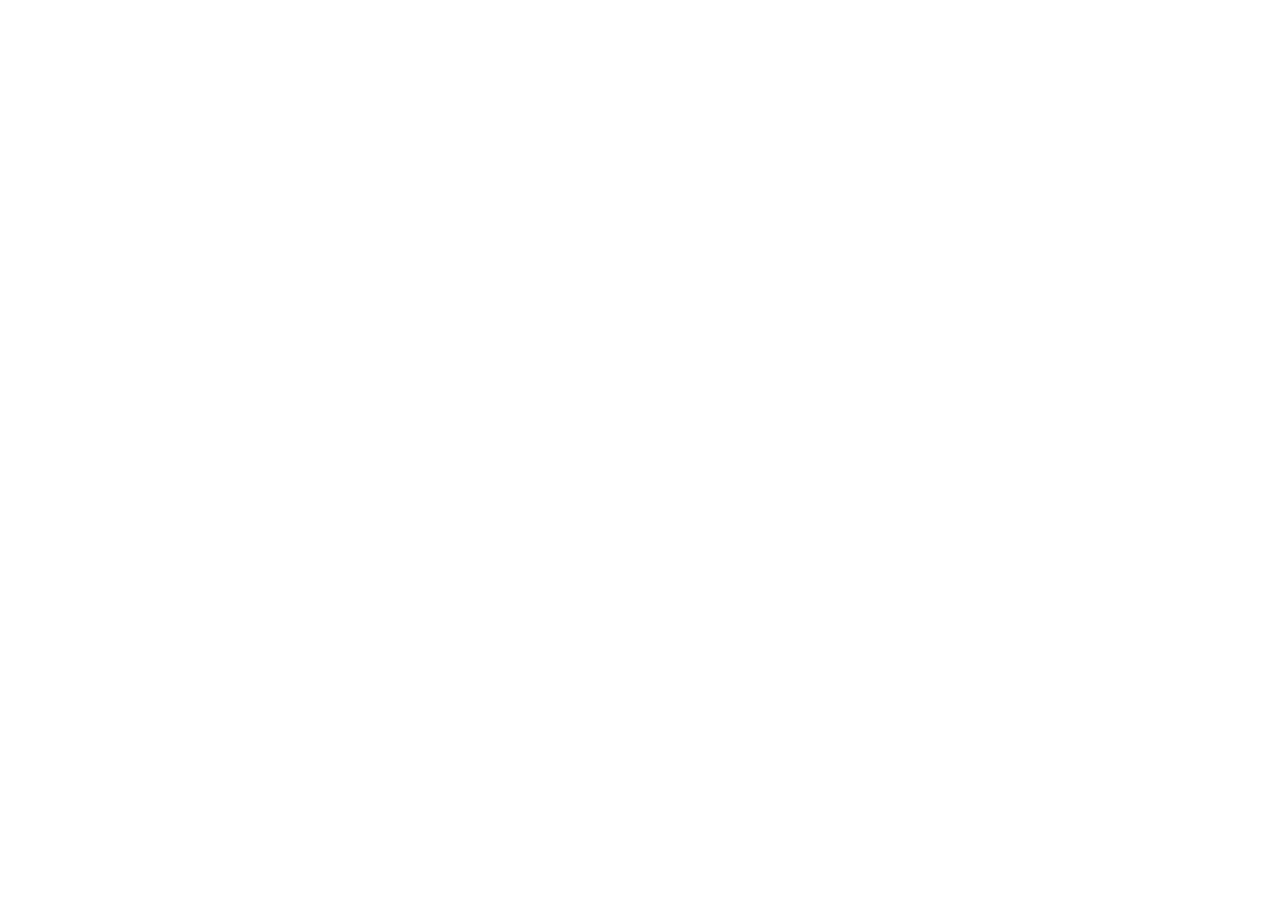
==== commit 04666f1d: "Redirect both pages to songli.me/apps/shotzen" ====
--- a/index.html
+++ b/index.html
@@ -1,336 +1,23 @@
-<!DOCTYPE html>
+<!doctype html>
+<!-- Generated by scripts/generate.py -->
 <html lang="en">
 <head>
 <meta charset="utf-8">
-<meta name="viewport" content="width=device-width, initial-scale=1">
-<title>ShotZen — Support</title>
-<meta name="description" content="Help with screenshots, region recording, scrolling capture, annotations, or floating references. ShotZen is built by one person; your feedback helps shape it.">
-<link rel="stylesheet" href="shotzen.css">
-<script src="shotzen.js" defer></script>
-<noscript><style>article { display: block; } .langs { display: none; } article + article { margin-top: 80px; padding-top: 40px; border-top: 1px solid var(--hairline); }</style></noscript>
+<meta name="viewport" content="width=device-width,initial-scale=1">
+<meta name="robots" content="noindex">
+<script>(function(){var L=["en", "zh-Hans", "zh-Hant", "ja", "ko", "de", "fr", "es", "pt-BR"];
+function n(t){if(typeof t!=="string")return null;var p=t.trim().toLowerCase().replace(/_/g,"-").split("-"),b=p[0];
+if(b==="zh"){if(p.indexOf("hant")>=0)return"zh-Hant";if(p.indexOf("hans")>=0)return"zh-Hans";
+return p.some(function(x){return["tw","hk","mo"].indexOf(x)>=0})?"zh-Hant":"zh-Hans"}
+if(b==="pt")return"pt-BR";for(var i=0;i<L.length;i++)if(L[i].toLowerCase()===b)return L[i];return null}
+function pick(){var q=n(new URLSearchParams(location.search).get("lang"));if(q)return q;
+try{var s=n(localStorage.getItem("shotzen.lang"));if(s)return s}catch(e){}
+var l=navigator.languages||[navigator.language];for(var j=0;j<l.length;j++){var m=n(l[j]);if(m)return m}return"en"}
+var g=pick();location.replace("https://songli.me/apps/shotzen/support/"+(g==="en"?"":g+"/"))})();</script>
+<noscript><meta http-equiv="refresh" content="0; url=https://songli.me/apps/shotzen/support/"></noscript>
+<link rel="canonical" href="https://songli.me/apps/shotzen/support/">
+<title>ShotZen</title>
+<style>body{background:#0b0d10;color:#e9e6df;font:16px/1.7 -apple-system,sans-serif;display:grid;place-items:center;min-height:100vh;margin:0;padding:0 16px;text-align:center}a{color:#c9b98f}</style>
 </head>
-<body>
-<div class="wrap">
-<header>
-<svg class="mark" viewBox="0 0 100 100" role="img" aria-label="ShotZen">
-    <g fill="none" stroke="#f2eef7" stroke-width="6" stroke-linecap="round">
-      <path d="M3 29.32 L3 19.92 A16.92 16.92 0 0 1 19.92 3 L29.32 3"/>
-      <path d="M70.68 3 L80.08 3 A16.92 16.92 0 0 1 97 19.92 L97 29.32"/>
-      <path d="M97 70.68 L97 80.08 A16.92 16.92 0 0 1 80.08 97 L70.68 97"/>
-      <path d="M29.32 97 L19.92 97 A16.92 16.92 0 0 1 3 80.08 L3 70.68"/>
-    </g>
-    <circle cx="50" cy="50" r="21.62" fill="#f2eef7"/>
-    <path d="M50 28.38 A10.81 10.81 0 0 1 50 50 A10.81 10.81 0 0 0 50 71.62 A21.62 21.62 0 0 0 50 28.38 Z" fill="#4f3578"/>
-    <circle cx="50" cy="39.19" r="3.46" fill="#4f3578"/>
-    <circle cx="50" cy="60.81" r="3.46" fill="#f2eef7"/>
-  </svg>
-<h1>ShotZen</h1>
-<p class="tagline">Support · Capture, record, mark up &amp; pin on Mac</p>
-<hr class="rule">
-</header>
-<nav class="langs" aria-label="Language">
-<button type="button" data-lang="en" aria-pressed="true">English</button>
-<button type="button" data-lang="zh-Hans" aria-pressed="false">简体中文</button>
-<button type="button" data-lang="zh-Hant" aria-pressed="false">繁體中文</button>
-<button type="button" data-lang="ja" aria-pressed="false">日本語</button>
-<button type="button" data-lang="ko" aria-pressed="false">한국어</button>
-<button type="button" data-lang="de" aria-pressed="false">Deutsch</button>
-<button type="button" data-lang="fr" aria-pressed="false">Français</button>
-<button type="button" data-lang="es" aria-pressed="false">Español</button>
-<button type="button" data-lang="pt-BR" aria-pressed="false">Português (Brasil)</button>
-</nav>
-<main>
-<article lang="en" id="content-en" data-title="ShotZen — Support" data-tagline="Support · Capture, record, mark up &amp; pin on Mac" data-description="Help with screenshots, region recording, scrolling capture, annotations, or floating references. ShotZen is built by one person; your feedback helps shape it." data-footer="Privacy Policy" data-language-label="Language" class="on">
-<p class="lead">ShotZen is a quiet screenshot and screen-recording tool for Mac. Press a shortcut, frame what you need, mark it up, and get back to work.</p>
-<p class="store"><a class="store-link" href="https://apps.apple.com/app/id6798983115">Download on the Mac App Store</a></p>
-<h2>What it does</h2><hr class="rule">
-<div class="card"><h3>Capture precisely</h3><p>Press <kbd>⇧⌘A</kbd> and drag a region, or click a window to take just that window. Drag any edge to adjust; at the corners a pixel magnifier shows exactly where the edge falls. <kbd>⇧⌘F</kbd> takes the whole screen, and Capture After 3 Seconds lets you photograph an open menu.</p></div>
-<div class="card"><h3>Mark it up</h3><p>Arrows, rectangles, ellipses, freehand, text, numbered steps and mosaic, on a toolbar right beside the selection. Marks stay movable until you finish — then copy, save, or pin the result. Click once to type text, then drag it anywhere; the toolbar&#x27;s colors and text sizes apply to the selected text. Copy text from capture reads the words in your selection, entirely on your Mac (2.0 and later).</p></div>
-<div class="card"><h3>Scrolling capture</h3><p>Turn a long page or conversation into a single image. Scroll by hand, in either direction; ShotZen stitches as you go and tells you plainly if you outrun it.</p></div>
-<div class="card"><h3>Record a region</h3><p><kbd>⇧⌘R</kbd> records a selected area with the sound your Mac is playing, for as long as you need (ShotZen 1.3.2 and later). Save the full video, export a high-quality GIF, or copy a lightweight GIF ready to paste into a chat. GIFs keep up to 30 seconds.</p></div>
-<div class="card"><h3>Pin to screen</h3><p><kbd>⇧⌘P</kbd> captures straight into a floating pin that stays above your work. Zoom it, fade it into a reference layer you can trace against, or let clicks pass through it.</p></div>
-<h2>Get in touch</h2><hr class="rule">
-<div class="card"><p>Help with screenshots, region recording, scrolling capture, annotations, or floating references. ShotZen is built by one person; your feedback helps shape it.</p><p class="mail"><a href="mailto:songlaoshi666@gmail.com">songlaoshi666@gmail.com</a></p><p>Email your ShotZen version, macOS version, Mac chip, and steps to reproduce the issue. Attach a screenshot or short recording if useful, after removing any sensitive information.</p></div>
-<h2>Common questions</h2><hr class="rule">
-<div class="card"><h3>Why does ShotZen need Screen Recording permission?</h3><p>macOS requires screen-capture permission for screenshots and region recording. Open System Settings → Privacy &amp; Security → Screen Recording (called Screen &amp; System Audio Recording on newer versions) and enable ShotZen. Return to the app and try again; if macOS asks you to quit and reopen, follow that prompt. ShotZen captures only when you start a capture or recording.</p></div>
-<div class="card"><h3>Where is the app, and what are the shortcuts?</h3><p>ShotZen lives in the menu bar, without a Dock icon. Click its icon for capture commands, Settings, and the Guide. Defaults: <kbd>⇧⌘A</kbd> for a region or smart window capture, <kbd>⇧⌘P</kbd> to capture directly to a pin, <kbd>⇧⌘R</kbd> for region recording, and <kbd>⇧⌘F</kbd> for the full screen. For a window, hover over it during region selection and click the highlighted window. A 3-second delayed capture is available in the menu. Reassign the four shortcuts in Settings → Shortcuts.</p></div>
-<div class="card"><h3>How do I record a region with sound?</h3><p>Press <kbd>⇧⌘R</kbd>, draw the region, and choose Start Recording. Stop whenever you’re done; since ShotZen 1.3.2 there’s no time limit. System sound is included, with no microphone access. Choose Copy GIF for a lightweight, silent animation, or Save File for the full MP4 with system sound or a higher-quality silent GIF. GIFs keep up to the first 30 seconds.</p></div>
-<div class="card"><h3>Why is a pasted GIF silent or shown as a still image?</h3><p>GIF has no audio; save an MP4 to keep system sound. Copy GIF puts a GIF file on the clipboard and uses a smaller, chat-friendly profile. Wait for the completion sound before pasting. Some apps display only the first frame; try pasting where file attachments are accepted, or save the GIF and attach it manually.</p></div>
-<div class="card"><h3>How do I capture a long page?</h3><p>Start a region capture with <kbd>⇧⌘A</kbd>, select the content, and choose Scrolling Capture in the annotation toolbar. Scroll naturally up or down while ShotZen stitches new sections. If the page reaches the end with the final section still outside the frame, drag the frame’s bottom edge downward and release to append it. Choose Finish. Slower scrolling helps if stitching cannot keep up.</p></div>
-<div class="card"><h3>ShotZen says an app “blocks screen capture.” What does that mean?</h3><p>Some apps ask macOS to keep their windows out of screenshots and recordings. macOS honours that for every tool, its own screenshot feature included, so the window is missing from the capture and whatever lies behind it shows instead. ShotZen labels such windows on the capture screen so you can see why. It is the app&#x27;s own choice; no setting in ShotZen or in your permissions can override it.</p></div>
-<div class="card"><h3>Why is scrolling capture not available in WeChat?</h3><p>Scrolling capture takes several captures a second while you scroll, and recent versions of WeChat for Mac can respond to that by locking their window against every screenshot tool for hours. So that this does not happen to you, ShotZen does not run scrolling capture over WeChat; for long chats, use WeChat&#x27;s own scrolling screenshot. WeChat applies the same lock when it detects automation, such as AI agents that operate the computer; it lifts on its own, usually within a day.</p></div>
-<div class="card"><h3>How do I annotate or frame a screenshot precisely?</h3><p>Use arrows, rectangles, ellipses, freehand drawing, text, numbered steps, or mosaic in the capture toolbar. Choose among six colors and three stroke weights; move annotations or undo and redo. The live pixel preview helps align the initial selection and edge adjustments. Drag a selection edge or corner to adjust the crop. For text, click an empty spot and type; Return, <kbd>Escape</kbd>, or a click elsewhere finishes it. Drag finished text to move it, double-click to edit it, and while it is selected the toolbar&#x27;s colors and Text size apply to it (2.0 and later).</p></div>
-<div class="card"><h3>How do I copy the text in a screenshot?</h3><p>After framing a selection, click Copy text from capture in the toolbar; the recognized text is copied to the clipboard as plain text. Pins work too: right-click and choose Copy Text for all of it, or choose Select Text, drag across the words you want, and press ⌘C; <kbd>Escape</kbd> leaves selection. Recognition uses the text recognition built into macOS and runs entirely on your Mac, without a network connection. It reads English, Chinese, Japanese, Korean, most European languages, and more. Mosaic hides text from recognition too. The first recognition after a restart can take a few seconds. Available from 2.0.</p></div>
-<div class="card"><h3>How do pins work?</h3><p>Choose Pin to Screen, or use <kbd>⇧⌘P</kbd> to capture directly to a floating reference. Drag to move, scroll to resize, and hold <kbd>Option</kbd> while scrolling to adjust opacity. Right-click for copy, save, and click-through options. If a pin no longer accepts clicks, use Make Pins Clickable Again in the menu bar. Double-click or press <kbd>Escape</kbd> on an active pin to close it. Right-click also offers Copy Text and Select Text to take the words from a pin (2.0 and later).</p></div>
-<div class="card"><h3>Where are screenshots saved, and can I choose PNG or JPEG?</h3><p>Screenshots copy to the clipboard by default. Enable automatic saving and choose a folder in Settings → Saving; copying and saving can both be enabled. Original quality uses lossless PNG. Compressed quality uses JPEG to reduce file size without reducing pixel dimensions. The quality setting also applies when copying or saving a pin. Recording files are saved through a separate export dialog.</p></div>
-<div class="card"><h3>How do I change language or appearance?</h3><p>Settings → General offers a system-language option and nine languages: English, Simplified Chinese, Traditional Chinese, Japanese, Korean, German, French, Spanish, and Brazilian Portuguese. Restart ShotZen after changing the app language. Light, Dark, and Auto appearance take effect immediately; Auto follows your Mac. This website’s language selector changes only the website.</p></div>
-<div class="card"><h3>What if the icon or a shortcut is missing?</h3><p>Check whether ShotZen is running and whether your menu bar has room. On macOS versions with menu bar controls, check System Settings → Menu Bar. Try a capture command from the ShotZen menu; if that works, check for shortcut conflicts and assign a different combination in Settings → Shortcuts. For blank captures, check screen-capture permission first.</p></div>
-<div class="card"><h3>How do I uninstall ShotZen?</h3><p>Quit ShotZen, then move it to the Trash. If launch at login was enabled, check System Settings → General → Login Items for a remaining entry. Files you saved to your own folders remain there until you delete them.</p></div>
-<h2>Requirements</h2><hr class="rule">
-<div class="card"><p>macOS 14 or later, on Apple silicon or Intel. Screenshots and region recording require screen-capture permission. ShotZen does not request microphone, camera, Accessibility, or Input Monitoring access.</p></div>
-<h2>Privacy Policy</h2><hr class="rule">
-<div class="card"><p>No account, analytics, or cloud upload in the app. Captures are processed locally; you choose where to copy, save, or share them.</p><p><a href="privacy.html?lang=en">Privacy Policy</a></p></div>
-</article>
-
-<article lang="zh-Hans" id="content-zh-Hans" data-title="ShotZen — 支持" data-tagline="支持 · Mac 截图、录屏、标注与贴图" data-description="截图、选区录屏、滚动长截图、标注或悬浮贴图遇到问题，都可以来信。ShotZen 由一个人开发，你的反馈会帮助它继续改进。" data-footer="隐私政策" data-language-label="语言">
-<p class="lead">ShotZen 是一款安静的 Mac 截图与录屏工具。按下快捷键，框选需要的内容，标注一下，然后回到你正在做的事。</p>
-<p class="store"><a class="store-link" href="https://apps.apple.com/app/id6798983115">前往 Mac App Store 下载</a></p>
-<h2>能做什么</h2><hr class="rule">
-<div class="card"><h3>精准截图</h3><p>按 <kbd>⇧⌘A</kbd> 拖出选区，或点击某个窗口只截这个窗口。任意边线都能拖动调整，靠近边角时像素放大镜会显示边线的准确位置。<kbd>⇧⌘F</kbd> 截取全屏，延时 3 秒截取可以截下展开的菜单。</p></div>
-<div class="card"><h3>随手标注</h3><p>箭头、矩形、椭圆、画笔、文字、序号和马赛克，工具栏就在选区旁边。完成前标注都可以再移动，之后复制、保存或钉在屏幕上都行。文字点一下就能输入，打完可以随手拖动，颜色和文字大小在工具栏里改。「复制截图中的文字」可以识别选区里的文字，全程在本机完成（2.0 起）。</p></div>
-<div class="card"><h3>长截图</h3><p>把一整页网页或一段对话拼成一张图。手动滚动，上下都可以；ShotZen 边滚边拼，滚得太快跟不上时会明确提示。</p></div>
-<div class="card"><h3>录制选区</h3><p><kbd>⇧⌘R</kbd> 录制选定区域，同时录下 Mac 正在播放的声音，不限时长（1.3.2 起）。可以保存完整视频、导出高质量 GIF，或者复制一份适合发到聊天里的轻量 GIF；GIF 最长 30 秒。</p></div>
-<div class="card"><h3>钉在屏幕上</h3><p><kbd>⇧⌘P</kbd> 截图后直接变成浮在最前面的贴图。可以缩放、调低透明度当作描摹用的参考层，也可以让点击穿透它。</p></div>
-<h2>联系方式</h2><hr class="rule">
-<div class="card"><p>截图、选区录屏、滚动长截图、标注或悬浮贴图遇到问题，都可以来信。ShotZen 由一个人开发，你的反馈会帮助它继续改进。</p><p class="mail"><a href="mailto:songlaoshi666@gmail.com">songlaoshi666@gmail.com</a></p><p>请附上 ShotZen 版本、macOS 版本、Mac 芯片型号，以及复现问题的步骤。如有需要，可以附截图或短录屏，发送前请移除敏感信息。</p></div>
-<h2>常见问题</h2><hr class="rule">
-<div class="card"><h3>为什么需要「屏幕录制」权限？</h3><p>macOS 要求截图和选区录屏获得屏幕捕捉权限。请到「系统设置 → 隐私与安全性 → 屏幕录制」（较新系统中称为「屏幕与系统音频录制」）开启 ShotZen。回到应用后重试；如果系统提示退出并重新打开，请按提示操作。ShotZen 只在你发起截图或录屏时捕捉画面。</p></div>
-<div class="card"><h3>应用在哪？默认快捷键是什么？</h3><p>ShotZen 位于菜单栏，不显示程序坞图标。点击菜单栏图标可进入捕捉命令、设置和使用指引。默认快捷键：<kbd>⇧⌘A</kbd> 选区或智能窗口截图，<kbd>⇧⌘P</kbd> 截图后直接贴图，<kbd>⇧⌘R</kbd> 选区录屏，<kbd>⇧⌘F</kbd> 全屏截图。截窗口时，在选区模式中将指针移到窗口上，再点击高亮窗口。菜单中还提供 3 秒延时截图。四个快捷键均可在「设置 → 快捷键」中修改。</p></div>
-<div class="card"><h3>怎么录下选区和系统声音？</h3><p>按 <kbd>⇧⌘R</kbd>，框选区域，点击开始录制。从 1.3.2 起录多久都可以，完成后点击停止。录屏收录系统播放的声音，不使用麦克风。选择「复制 GIF」可获得适合聊天的轻量静音动图；选择保存文件，可导出带系统声音的完整 MP4，或画质更高的静音 GIF。GIF 最长保留前 30 秒。</p></div>
-<div class="card"><h3>为什么 GIF 没有声音，粘贴后也可能不动？</h3><p>GIF 格式不包含声音；需要保留系统声音时请保存 MP4。「复制 GIF」会将 GIF 文件放入剪贴板，并采用适合聊天的较小输出规格。请等完成提示音后再粘贴。部分应用只显示第一帧，可以试着粘贴到接收文件附件的位置，或先保存 GIF 再手动添加附件。</p></div>
-<div class="card"><h3>怎么截取长页面？</h3><p>按 <kbd>⇧⌘A</kbd> 开始选区截图，框好内容，在标注工具栏选择长截图。自然向上或向下滚动，ShotZen 会拼接新内容。如果已经滚到底，最后一段仍在框外，可以向下拖动选区底边，松手后补入末段，再点击完成。拼接跟不上时请放慢滚动速度。</p></div>
-<div class="card"><h3>ShotZen 提示某个应用“禁止截屏”，是什么意思？</h3><p>有些应用会要求 macOS 不让它的窗口出现在截图和录屏里。macOS 对所有工具都执行这个要求，系统自带的截图也不例外，所以截图里会缺少这个窗口，露出的是它后面的内容。ShotZen 会在截图界面上标出这类窗口，让你知道原因。这是该应用自己的设置，ShotZen 和权限设置都无法绕过。</p></div>
-<div class="card"><h3>为什么微信里不能用长截图？</h3><p>长截图在你滚动时每秒要截好几次图，而新版 Mac 微信可能会因此锁住自己的窗口，在数小时内不让任何截图工具截取。为了不让你遇到这种情况，ShotZen 不会在微信中进行长截图；长聊天记录可以用微信自带的滚动截图。另外，微信检测到自动化操作（比如能操控电脑的 AI 工具）时也会这样锁住截图，通常一天内会自动解除。</p></div>
-<div class="card"><h3>怎么标注和精确调整选区？</h3><p>截图工具栏提供箭头、矩形、椭圆、画笔、文字、步骤序号和马赛克。可选六种颜色、三档粗细，移动标注，并撤销或重做。初次框选和拖动边框时，局部像素放大预览帮助你对齐细节；拖动选区边线或四角可以调整裁切范围。添加文字时，在空白处点一下就开始输入，回车、<kbd>Escape</kbd> 或点击别处结束。打完的文字可以直接拖动，双击重新编辑；文字选中时，工具栏的颜色和文字大小只作用于这段文字（2.0 起）。</p></div>
-<div class="card"><h3>怎么提取截图里的文字？</h3><p>框好选区后，点击工具栏中的「复制截图中的文字」，识别出的文字会以纯文本复制到剪贴板。贴图也可以：右键选择「复制文字」拷贝全部文字；或选择「选择文字」，直接在贴图上拖选需要的部分，按 ⌘C 复制，按 <kbd>Escape</kbd> 退出。识别使用 macOS 自带的文字识别，全程在这台 Mac 上进行，不需要联网，支持中文、英文、日文、韩文和大多数欧洲语言等。被马赛克遮住的内容不会被识别。开机后第一次识别可能要等几秒。此功能从 2.0 起提供。</p></div>
-<div class="card"><h3>悬浮贴图怎么用？</h3><p>选择钉在屏幕上，或按 <kbd>⇧⌘P</kbd> 截图后直接贴图。拖动可移动，滚轮可缩放，按住 <kbd>Option</kbd> 滚动可调整透明度。右键菜单提供复制、保存和点击穿透。穿透后无法点击时，从菜单栏选择恢复贴图交互。双击贴图，或在贴图处于活动状态时按 <kbd>Escape</kbd>，可关闭贴图。右键菜单还可以「复制文字」或「选择文字」，取出贴图中的文字（2.0 起）。</p></div>
-<div class="card"><h3>截图保存到哪里？可以选 PNG 或 JPEG 吗？</h3><p>截图默认复制到剪贴板。在「设置 → 保存」中可开启自动保存并选择文件夹，也可以同时复制和保存。原画质使用无损 PNG；压缩画质使用 JPEG，在不缩小像素尺寸的情况下减小文件体积。画质设置也适用于贴图的复制与保存。录屏文件通过单独的导出对话框保存。</p></div>
-<div class="card"><h3>怎么切换语言和外观？</h3><p>「设置 → 通用」提供跟随系统和九种语言：英语、简体中文、繁体中文、日语、韩语、德语、法语、西班牙语及巴西葡萄牙语。更改应用语言后需重启 ShotZen。浅色、深色和自动外观立即生效，自动模式跟随 Mac 系统。本网站的语言选择只影响网页。</p></div>
-<div class="card"><h3>菜单栏图标不见了，或快捷键没反应？</h3><p>先确认 ShotZen 正在运行，菜单栏有足够空间。带菜单栏管理选项的 macOS 可检查「系统设置 → 菜单栏」。尝试从 ShotZen 菜单执行截图；如果菜单可以用，请检查快捷键冲突，并在「设置 → 快捷键」中换一个组合。截图为空白时，优先检查屏幕捕捉权限。</p></div>
-<div class="card"><h3>怎么卸载 ShotZen？</h3><p>退出 ShotZen 后，将应用移到废纸篓。如果开启过登录时启动，请检查「系统设置 → 通用 → 登录项」是否还有条目。你保存到自选文件夹的文件会继续保留，直到你自行删除。</p></div>
-<h2>运行要求</h2><hr class="rule">
-<div class="card"><p>需要 macOS 14 或更高版本，支持 Apple 芯片和 Intel。截图与选区录屏需要屏幕捕捉权限。ShotZen 不请求麦克风、摄像头、辅助功能或输入监控权限。</p></div>
-<h2>隐私政策</h2><hr class="rule">
-<div class="card"><p>应用没有账号、统计或云端上传。截图和录屏在本机处理，由你决定复制、保存或分享的去向。</p><p><a href="privacy.html?lang=zh-Hans">隐私政策</a></p></div>
-</article>
-
-<article lang="zh-Hant" id="content-zh-Hant" data-title="ShotZen — 支援" data-tagline="支援 · Mac 擷取、錄影、標註與浮動貼圖" data-description="螢幕擷取、選取範圍錄影、捲動長截圖、標註或浮動貼圖遇到問題，都歡迎來信。ShotZen 由一個人開發，你的意見會幫助它持續改進。" data-footer="隱私權政策" data-language-label="語言">
-<p class="lead">ShotZen 是一款安靜的 Mac 截圖與錄影工具。按下快速鍵，框選需要的內容，標註一下，然後回到你正在做的事。</p>
-<p class="store"><a class="store-link" href="https://apps.apple.com/app/id6798983115">前往 Mac App Store 下載</a></p>
-<h2>能做什麼</h2><hr class="rule">
-<div class="card"><h3>精準擷取</h3><p>按 <kbd>⇧⌘A</kbd> 拖出選取範圍，或點按某個視窗只擷取該視窗。任何邊線都能拖動調整，靠近邊角時像素放大鏡會顯示邊線的準確位置。<kbd>⇧⌘F</kbd> 擷取整個螢幕，延遲 3 秒擷取可以擷取展開的選單。</p></div>
-<div class="card"><h3>隨手標註</h3><p>箭頭、矩形、橢圓、畫筆、文字、序號和馬賽克，工具列就在選取範圍旁邊。完成前標註都能再移動，之後拷貝、儲存或釘在螢幕上皆可。文字按一下就能輸入，打完可以隨手拖曳，顏色和文字大小在工具列中調整。「拷貝截圖中的文字」可辨識選取範圍內的文字，全程在本機完成（2.0 起）。</p></div>
-<div class="card"><h3>長截圖</h3><p>把一整頁網頁或一段對話拼成一張圖。手動捲動，上下皆可；ShotZen 會邊捲邊拼接，捲太快跟不上時會明白提示。</p></div>
-<div class="card"><h3>錄製選取範圍</h3><p><kbd>⇧⌘R</kbd> 錄製選取範圍，同時錄下 Mac 正在播放的聲音，不限時長（1.3.2 起）。可以儲存完整影片、輸出高品質 GIF，或拷貝一份適合貼到聊天中的輕量 GIF；GIF 最長 30 秒。</p></div>
-<div class="card"><h3>釘在螢幕上</h3><p><kbd>⇧⌘P</kbd> 擷取後直接成為浮在最上層的釘圖。可以縮放、降低不透明度當作描摹用的參考層，也能讓點按穿透它。</p></div>
-<h2>聯絡方式</h2><hr class="rule">
-<div class="card"><p>螢幕擷取、選取範圍錄影、捲動長截圖、標註或浮動貼圖遇到問題，都歡迎來信。ShotZen 由一個人開發，你的意見會幫助它持續改進。</p><p class="mail"><a href="mailto:songlaoshi666@gmail.com">songlaoshi666@gmail.com</a></p><p>請附上 ShotZen 版本、macOS 版本、Mac 晶片型號，以及重現問題的步驟。如有需要，可附上擷圖或短錄影；寄出前請移除敏感資訊。</p></div>
-<h2>常見問題</h2><hr class="rule">
-<div class="card"><h3>為什麼需要「螢幕錄製」權限？</h3><p>macOS 要求螢幕擷取與選取範圍錄影取得螢幕擷取權限。請到「系統設定 → 隱私權與安全性 → 螢幕錄製」（較新系統稱為「螢幕與系統音訊錄製」）啟用 ShotZen。返回 App 後重試；若系統要求結束並重新打開，請依提示操作。ShotZen 只在你發起擷取或錄影時擷取畫面。</p></div>
-<div class="card"><h3>App 在哪裡？預設快速鍵是什麼？</h3><p>ShotZen 位於選單列，不顯示 Dock 圖示。點選圖示可找到擷取指令、設定與使用指引。預設快速鍵：<kbd>⇧⌘A</kbd> 擷取選取範圍或智慧視窗，<kbd>⇧⌘P</kbd> 擷取後直接貼圖，<kbd>⇧⌘R</kbd> 選取範圍錄影，<kbd>⇧⌘F</kbd> 全螢幕擷取。要擷取視窗，在選取模式中將指標移到視窗上，再點選反白的視窗。選單也提供 3 秒延遲擷取。四個快速鍵皆可在「設定 → 快速鍵」更改。</p></div>
-<div class="card"><h3>如何錄下選取範圍與系統聲音？</h3><p>按 <kbd>⇧⌘R</kbd>、框選範圍，然後開始錄製。從 1.3.2 起錄多久都可以，完成後點按停止。錄影包含系統播放的聲音，不使用麥克風。選擇複製 GIF 可取得適合聊天的輕量無聲動畫；儲存檔案可匯出帶系統聲音的完整 MP4，或畫質較高的無聲 GIF。GIF 最長保留前 30 秒。</p></div>
-<div class="card"><h3>為什麼 GIF 沒有聲音，貼上後也可能不動？</h3><p>GIF 格式不包含音訊；需要保留系統聲音時請儲存 MP4。複製 GIF 會將 GIF 檔案放入剪貼板，並採用適合聊天的較小輸出規格。請等完成提示音後再貼上。部分 App 只顯示第一影格；可試著貼到接受檔案附件的位置，或先儲存 GIF 再手動附加。</p></div>
-<div class="card"><h3>如何擷取長頁面？</h3><p>按 <kbd>⇧⌘A</kbd> 開始擷取，框選內容，在標註工具列選擇長截圖。自然向上或向下捲動，ShotZen 會拼接新內容。如果已捲到底，最後一段仍在框外，可向下拖曳選取框底邊，放開後補入末段，再選擇完成。拼接跟不上時請放慢捲動速度。</p></div>
-<div class="card"><h3>ShotZen 提示某個 App「禁止截圖」，是什麼意思？</h3><p>有些 App 會要求 macOS 不讓它的視窗出現在截圖與錄影中。macOS 對所有工具都執行這項要求，系統內建的截圖也不例外，所以擷圖中會缺少該視窗，露出的是它後方的內容。ShotZen 會在擷取畫面上標示這類視窗，讓你知道原因。這是該 App 自己的設定，ShotZen 與權限設定都無法繞過。</p></div>
-<div class="card"><h3>為什麼微信裡不能使用長截圖？</h3><p>長截圖在你捲動時每秒要擷取好幾次，而新版 Mac 微信可能因此鎖住自己的視窗，在數小時內不讓任何截圖工具擷取。為了不讓你遇到這種情況，ShotZen 不會在微信中進行長截圖；長聊天記錄可以使用微信內建的捲動截圖。另外，微信偵測到自動化操作（例如能操控電腦的 AI 工具）時也會這樣鎖住截圖，通常一天內會自動解除。</p></div>
-<div class="card"><h3>如何標註與精確調整選取範圍？</h3><p>擷取工具列提供箭頭、矩形、橢圓、手繪、文字、步驟編號與馬賽克。可選六種顏色、三種線條粗細，移動標註，並復原或重做。初次框選及拖曳邊框時，局部像素放大預覽可協助對齊細節；拖曳邊線或四角可調整裁切範圍。加入文字時，在空白處按一下即可開始輸入，按 Return、<kbd>Escape</kbd> 或點按別處即結束。打好的文字可直接拖曳，按兩下重新編輯；文字選取時，工具列的顏色和文字大小只套用到這段文字（2.0 起）。</p></div>
-<div class="card"><h3>如何擷取截圖中的文字？</h3><p>框好選取範圍後，點按工具列中的「拷貝截圖中的文字」，辨識出的文字會以純文字拷貝到剪貼簿。貼圖也可以：按右鍵選擇「拷貝文字」拷貝全部文字；或選擇「選取文字」，直接在貼圖上拖曳選取需要的部分，按 ⌘C 拷貝，按 <kbd>Escape</kbd> 結束。辨識使用 macOS 內建的文字辨識，全程在這台 Mac 上進行，不需要連網，支援中文、英文、日文、韓文和大多數歐洲語言等。被馬賽克遮住的內容不會被辨識。開機後第一次辨識可能需要等幾秒。此功能自 2.0 起提供。</p></div>
-<div class="card"><h3>浮動貼圖怎麼用？</h3><p>選擇釘在螢幕上，或按 <kbd>⇧⌘P</kbd> 擷取後直接貼圖。拖曳移動、捲動縮放，按住 <kbd>Option</kbd> 捲動可調整不透明度。按右鍵可複製、儲存或啟用點按穿透。穿透後無法點按時，可在選單列恢復釘圖互動。按兩下貼圖，或在貼圖作用中時按 <kbd>Escape</kbd>，可關閉貼圖。右鍵選單還可以「拷貝文字」或「選取文字」，取出貼圖中的文字（2.0 起）。</p></div>
-<div class="card"><h3>擷圖存在哪裡？可以選 PNG 或 JPEG 嗎？</h3><p>擷圖預設複製到剪貼板。在「設定 → 儲存」可開啟自動儲存並選擇檔案夾，也可同時複製與儲存。原畫質使用無損 PNG；壓縮畫質使用 JPEG，在不縮小像素尺寸的情況下減少檔案大小。畫質設定也適用於貼圖的複製與儲存。錄影檔案透過獨立的匯出對話框儲存。</p></div>
-<div class="card"><h3>如何切換語言與外觀？</h3><p>「設定 → 一般」提供跟隨系統及九種語言：英文、簡體中文、繁體中文、日文、韓文、德文、法文、西班牙文及巴西葡萄牙文。更改 App 語言後需重新啟動 ShotZen。淺色、深色及自動外觀立即生效，自動模式跟隨 Mac 系統。本網站的語言選擇只影響網頁。</p></div>
-<div class="card"><h3>選單列圖示不見了，或快速鍵沒反應？</h3><p>先確認 ShotZen 正在執行，且選單列有足夠空間。提供選單列管理的 macOS 可檢查「系統設定 → 選單列」。試著從 ShotZen 選單執行擷取；若可使用，請檢查快速鍵衝突，並在「設定 → 快速鍵」換一組按鍵。擷圖空白時，先檢查螢幕擷取權限。</p></div>
-<div class="card"><h3>如何解除安裝？</h3><p>結束 ShotZen 後，將 App 移到垃圾桶。若曾開啟登入時啟動，請檢查「系統設定 → 一般 → 登入項目」是否有剩餘項目。自行儲存到檔案夾的檔案會保留，直到你刪除。</p></div>
-<h2>系統需求</h2><hr class="rule">
-<div class="card"><p>需要 macOS 14 或以上版本，支援 Apple 晶片與 Intel。擷取與選取範圍錄影需要螢幕擷取權限。ShotZen 不要求麥克風、相機、輔助使用或輸入監控權限。</p></div>
-<h2>隱私權政策</h2><hr class="rule">
-<div class="card"><p>App 沒有帳號、分析統計或雲端上傳。擷圖與錄影在本機處理，由你決定複製、儲存或分享的去向。</p><p><a href="privacy.html?lang=zh-Hant">隱私權政策</a></p></div>
-</article>
-
-<article lang="ja" id="content-ja" data-title="ShotZen — サポート" data-tagline="サポート · Mac で撮影・録画・注釈・ピン留め" data-description="スクリーンショット、範囲録画、スクロール撮影、注釈、ピン留めについてお困りの際はメールでご連絡ください。ShotZen は一人で開発しています。ご意見を改善に役立てます。" data-footer="プライバシーポリシー" data-language-label="言語">
-<p class="lead">ShotZen は、静かな Mac 用スクリーンショット＆画面録画ツールです。ショートカットを押して、範囲を決めて、注釈を入れて、作業に戻る。</p>
-<p class="store"><a class="store-link" href="https://apps.apple.com/app/id6798983115">Mac App Store でダウンロード</a></p>
-<h2>できること</h2><hr class="rule">
-<div class="card"><h3>正確に取り込む</h3><p><kbd>⇧⌘A</kbd> を押して範囲をドラッグするか、ウインドウをクリックしてそのウインドウだけを取り込みます。どの辺もドラッグで調整でき、角ではピクセル拡大表示で境界の位置を正確に確認できます。<kbd>⇧⌘F</kbd> で画面全体を、3秒後に取り込むで開いたメニューを取り込めます。</p></div>
-<div class="card"><h3>注釈を入れる</h3><p>矢印、四角形、楕円、手描き、テキスト、番号、モザイクを、選択範囲のすぐ横のツールバーから。完了するまで注釈は動かせます。あとはコピー、保存、ピン留めのいずれかを選ぶだけです。テキストはクリックしてすぐ入力でき、入力後は自由にドラッグできます。色とテキストサイズはツールバーで変更します。「取り込んだ範囲のテキストをコピー」で選択範囲の文字を読み取れます。処理はすべてこの Mac 上で行われます（2.0 以降）。</p></div>
-<div class="card"><h3>スクロール撮影</h3><p>長いページや会話を1枚の画像にまとめます。手でスクロールするだけ。上下どちらでも構いません。ShotZen がスクロールに合わせてつなぎ、追いつけない速さのときははっきり知らせます。</p></div>
-<div class="card"><h3>範囲を録画</h3><p><kbd>⇧⌘R</kbd> で選択した範囲を、Mac で再生中の音声とともに時間制限なく録画します（1.3.2 以降）。ビデオ全体を保存、高画質 GIF として書き出し、またはチャットに貼れる軽量 GIF としてコピーできます。GIF は最長30秒です。</p></div>
-<div class="card"><h3>画面にピン留め</h3><p><kbd>⇧⌘P</kbd> で取り込んだ画像を、そのまま作業の最前面に浮かぶピンにします。拡大縮小、なぞれる参照レイヤーへの半透明化、クリックの透過ができます。</p></div>
-<h2>お問い合わせ</h2><hr class="rule">
-<div class="card"><p>スクリーンショット、範囲録画、スクロール撮影、注釈、ピン留めについてお困りの際はメールでご連絡ください。ShotZen は一人で開発しています。ご意見を改善に役立てます。</p><p class="mail"><a href="mailto:songlaoshi666@gmail.com">songlaoshi666@gmail.com</a></p><p>ShotZen と macOS のバージョン、Mac のチップ、問題の再現手順をお知らせください。画像や短い録画を添付する場合は、機密情報を取り除いてから送信してください。</p></div>
-<h2>よくある質問</h2><hr class="rule">
-<div class="card"><h3>なぜ画面収録の許可が必要ですか？</h3><p>macOS ではスクリーンショットと範囲録画に画面収録の許可が必要です。「システム設定 → プライバシーとセキュリティ → 画面収録」（新しいバージョンでは「画面収録とシステムオーディオ録音」）で ShotZen を許可し、アプリに戻って再試行してください。macOS が終了と再起動を求めた場合は従ってください。撮影や録画は、ユーザーが開始したときだけ行います。</p></div>
-<div class="card"><h3>アプリはどこにありますか？ショートカットは？</h3><p>ShotZen はメニューバーに常駐し、Dock アイコンは表示しません。アイコンから撮影、設定、ガイドを開けます。標準のキーは、<kbd>⇧⌘A</kbd> が範囲・ウインドウ撮影、<kbd>⇧⌘P</kbd> が撮影してピン留め、<kbd>⇧⌘R</kbd> が範囲録画、<kbd>⇧⌘F</kbd> が全画面撮影です。ウインドウは範囲選択中にポインタを重ね、強調表示されたウインドウをクリックします。メニューには 3 秒後の撮影もあります。4 つのキーは「設定 → ショートカット」で変更できます。</p></div>
-<div class="card"><h3>範囲とシステム音声を録画するには？</h3><p><kbd>⇧⌘R</kbd> を押して範囲を囲み、録画を開始します。1.3.2 から録画時間に制限はありません。完了したら停止してください。システム音声を収録し、マイクは使いません。GIF をコピーするとチャット向けの軽量な無音アニメーションを作成できます。ファイル保存では、システム音声付きの MP4（録画全体）または高画質の無音 GIF を選べます。GIF には最初の最長 30 秒が含まれます。</p></div>
-<div class="card"><h3>GIF に音がなく、貼り付けると静止画になるのはなぜ？</h3><p>GIF は音声に対応していません。音声を残すには MP4 を保存してください。GIF のコピーは、チャット向けに小さくした GIF ファイルをクリップボードに置きます。完了音を待ってから貼り付けてください。アプリによっては最初のフレームしか表示しません。ファイル添付を受け付ける場所に貼り付けるか、GIF を保存して添付してください。</p></div>
-<div class="card"><h3>長いページを撮影するには？</h3><p><kbd>⇧⌘A</kbd> で範囲を選び、注釈ツールバーでスクロール撮影を選択します。上下に自然にスクロールすると、新しい部分をつなぎ合わせます。ページの末尾に達しても最後の部分が枠の外にある場合は、枠の下辺を下へドラッグして離し、末尾を追加してから完了を選びます。つなぎ合わせが追いつかない場合はゆっくりスクロールしてください。</p></div>
-<div class="card"><h3>「画面の取り込みを禁止しています」と表示されるのはなぜですか？</h3><p>アプリによっては、スクリーンショットや録画に自分のウインドウが写らないよう macOS に指定しています。macOS はこの指定をすべてのツールに適用し、標準のスクリーンショットも例外ではありません。そのため取り込んだ画像からそのウインドウが抜け、背後の内容が写ります。ShotZen は取り込み画面でこうしたウインドウに表示を付け、理由がわかるようにしています。これはそのアプリ自身の設定で、ShotZen や権限の設定では回避できません。</p></div>
-<div class="card"><h3>WeChat でスクロール撮影が使えないのはなぜですか？</h3><p>スクロール撮影は、スクロール中に1秒間に何度も取り込みます。最近の Mac 版 WeChat はこれに反応し、数時間にわたってどのスクリーンショットツールからもウインドウを取り込めないようにすることがあります。そうならないよう、ShotZen は WeChat ではスクロール撮影を行いません。長いチャットは WeChat のスクロールスクリーンショットをお使いください。なお WeChat は、コンピュータを操作する AI エージェントなどの自動操作を検出したときも同様にロックし、通常は1日以内に自動で解除されます。</p></div>
-<div class="card"><h3>注釈や正確な範囲調整はできますか？</h3><p>ツールバーには矢印、四角形、楕円、手描き、テキスト、手順番号、モザイクがあります。6 色と 3 段階の線幅を選べ、注釈の移動、取り消し、やり直しもできます。最初の範囲選択と辺の調整では、拡大ピクセルプレビューが位置合わせを助けます。枠の辺や角をドラッグして範囲を調整してください。テキストは、空いている場所をクリックして入力し、Return、<kbd>Escape</kbd>、またはほかの場所のクリックで確定します。確定したテキストはドラッグで移動、ダブルクリックで再編集できます。選択中は、ツールバーの色とテキストサイズがそのテキストに適用されます（2.0 以降）。</p></div>
-<div class="card"><h3>スクリーンショットの文字をコピーするには？</h3><p>範囲を決めたら、ツールバーの「取り込んだ範囲のテキストをコピー」をクリックします。読み取った文字がプレーンテキストとしてクリップボードにコピーされます。ピンでも使えます。右クリックで「テキストをコピー」を選ぶとすべての文字を、「テキストを選択」を選ぶとピン上で必要な部分をドラッグして選び、⌘C でコピーできます。<kbd>Escape</kbd> で選択を終了します。読み取りには macOS 内蔵のテキスト認識を使い、すべてこの Mac 上で処理されるため、ネット接続は不要です。日本語、英語、中国語、韓国語、多くのヨーロッパ言語などに対応します。モザイクで隠した部分は読み取られません。再起動後の最初の読み取りは数秒かかることがあります。2.0 から利用できます。</p></div>
-<div class="card"><h3>ピン留めの使い方は？</h3><p>画面にピン留めを選ぶか、<kbd>⇧⌘P</kbd> で撮影して直接ピン留めします。ドラッグで移動、スクロールで拡大縮小、<kbd>Option</kbd> を押しながらスクロールで不透明度を調整できます。右クリックでコピー、保存、クリック透過を選べます。透過を解除するにはメニューバーからピンのクリック操作を復元してください。ダブルクリック、または選択中のピンで <kbd>Escape</kbd> を押すと閉じます。右クリックの「テキストをコピー」「テキストを選択」で、ピンの文字も取り出せます（2.0 以降）。</p></div>
-<div class="card"><h3>保存先と PNG・JPEG の選択は？</h3><p>撮影画像は標準でクリップボードにコピーされます。「設定 → 保存」で自動保存と保存先フォルダを設定でき、コピーと保存を同時に有効にできます。元の画質は可逆圧縮の PNG、圧縮画質はピクセル寸法を変えずに容量を抑える JPEG です。この設定はピンのコピーと保存にも適用されます。録画は別の書き出しダイアログで保存します。</p></div>
-<div class="card"><h3>言語と外観を変えるには？</h3><p>「設定 → 一般」でシステムに従う設定、または英語、簡体字中国語、繁体字中国語、日本語、韓国語、ドイツ語、フランス語、スペイン語、ブラジルポルトガル語を選べます。言語変更後は ShotZen を再起動してください。ライト、ダーク、自動の外観はすぐ反映され、自動は Mac に従います。このサイトの言語選択はサイトだけに適用されます。</p></div>
-<div class="card"><h3>アイコンやショートカットが使えない場合は？</h3><p>ShotZen が起動しているか、メニューバーに空きがあるかを確認してください。対応する macOS では「システム設定 → メニューバー」も確認できます。メニューから撮影できる場合は、キーの競合を確認し、「設定 → ショートカット」で別のキーを指定してください。画像が空白になる場合は、画面収録の許可を確認してください。</p></div>
-<div class="card"><h3>アンインストールするには？</h3><p>ShotZen を終了し、アプリをゴミ箱に移動します。ログイン時に起動していた場合は「システム設定 → 一般 → ログイン項目」に項目が残っていないか確認してください。自分で保存したファイルは、削除するまで残ります。</p></div>
-<h2>システム要件</h2><hr class="rule">
-<div class="card"><p>macOS 14 以降。Apple シリコンと Intel に対応します。撮影と範囲録画には画面収録の許可が必要です。マイク、カメラ、アクセシビリティ、入力監視の許可は求めません。</p></div>
-<h2>プライバシーポリシー</h2><hr class="rule">
-<div class="card"><p>アプリにはアカウント、アクセス解析、クラウドへのアップロードはありません。撮影内容は Mac 内で処理され、コピー、保存、共有の行き先はユーザーが選びます。</p><p><a href="privacy.html?lang=ja">プライバシーポリシー</a></p></div>
-</article>
-
-<article lang="ko" id="content-ko" data-title="ShotZen — 지원" data-tagline="지원 · Mac에서 캡처, 녹화, 주석, 화면 고정" data-description="스크린샷, 영역 녹화, 스크롤 캡처, 주석 또는 화면 고정에 문제가 있으면 이메일로 알려 주세요. ShotZen은 한 사람이 개발하며, 보내 주신 의견을 개선에 반영합니다." data-footer="개인정보 처리방침" data-language-label="언어">
-<p class="lead">ShotZen은 조용한 Mac용 스크린샷·화면 녹화 도구입니다. 단축키를 누르고, 필요한 영역을 고르고, 주석을 단 뒤 하던 일로 돌아가세요.</p>
-<p class="store"><a class="store-link" href="https://apps.apple.com/app/id6798983115">Mac App Store에서 다운로드</a></p>
-<h2>주요 기능</h2><hr class="rule">
-<div class="card"><h3>정확한 캡처</h3><p><kbd>⇧⌘A</kbd>를 누르고 영역을 드래그하거나, 윈도우를 클릭해 해당 윈도우만 캡처합니다. 어느 가장자리든 드래그해 조정할 수 있고, 모서리에서는 픽셀 확대 화면으로 경계 위치를 정확히 확인할 수 있습니다. <kbd>⇧⌘F</kbd>는 전체 화면을, 3초 후 캡처는 열려 있는 메뉴를 캡처합니다.</p></div>
-<div class="card"><h3>주석 달기</h3><p>화살표, 사각형, 타원, 자유 그리기, 텍스트, 번호, 모자이크를 선택 영역 바로 옆 도구 막대에서 사용할 수 있습니다. 완료하기 전까지 주석은 계속 옮길 수 있고, 마치면 복사·저장·고정 중 하나를 고르면 됩니다.텍스트는 한 번 클릭해 바로 입력하고, 입력한 뒤에는 자유롭게 끌어 옮길 수 있습니다. 색상과 텍스트 크기는 도구 막대에서 바꿉니다. &#x27;캡처에서 텍스트 복사&#x27;로 선택 영역의 글자를 읽어 낼 수 있으며, 모든 처리는 이 Mac에서 이루어집니다(2.0부터).</p></div>
-<div class="card"><h3>스크롤 캡처</h3><p>긴 페이지나 대화를 한 장의 이미지로 만듭니다. 직접 스크롤하면 되고 방향은 상관없습니다. ShotZen이 스크롤에 맞춰 이어 붙이며, 너무 빠르면 분명하게 알려 줍니다.</p></div>
-<div class="card"><h3>영역 녹화</h3><p><kbd>⇧⌘R</kbd>로 선택한 영역을 Mac에서 재생 중인 소리와 함께 시간 제한 없이 녹화합니다(1.3.2부터). 전체 비디오를 저장하거나 고화질 GIF로 내보내거나, 채팅에 바로 붙일 수 있는 가벼운 GIF로 복사할 수 있습니다. GIF는 최대 30초입니다.</p></div>
-<div class="card"><h3>화면에 고정</h3><p><kbd>⇧⌘P</kbd>로 캡처한 이미지를 바로 작업 화면 위에 떠 있는 고정 이미지로 만듭니다. 확대·축소하거나, 따라 그릴 수 있는 참고 레이어로 흐리게 하거나, 클릭이 통과하도록 할 수 있습니다.</p></div>
-<h2>문의하기</h2><hr class="rule">
-<div class="card"><p>스크린샷, 영역 녹화, 스크롤 캡처, 주석 또는 화면 고정에 문제가 있으면 이메일로 알려 주세요. ShotZen은 한 사람이 개발하며, 보내 주신 의견을 개선에 반영합니다.</p><p class="mail"><a href="mailto:songlaoshi666@gmail.com">songlaoshi666@gmail.com</a></p><p>ShotZen 버전, macOS 버전, Mac 칩 종류, 문제를 재현하는 방법을 보내 주세요. 스크린샷이나 짧은 녹화를 첨부할 때는 민감한 정보를 먼저 지워 주세요.</p></div>
-<h2>자주 묻는 질문</h2><hr class="rule">
-<div class="card"><h3>왜 화면 기록 권한이 필요한가요?</h3><p>macOS에서는 스크린샷과 영역 녹화에 화면 캡처 권한이 필요합니다. 시스템 설정 → 개인정보 보호 및 보안 → 화면 기록(최신 버전에서는 화면 및 시스템 오디오 녹음)에서 ShotZen을 허용한 뒤 앱으로 돌아와 다시 시도하세요. macOS가 종료 후 다시 열기를 요청하면 안내를 따르세요. ShotZen은 사용자가 캡처나 녹화를 시작할 때만 화면을 캡처합니다.</p></div>
-<div class="card"><h3>앱은 어디에 있고, 기본 단축키는 무엇인가요?</h3><p>ShotZen은 메뉴 막대에 있으며 Dock 아이콘은 표시하지 않습니다. 아이콘을 클릭하면 캡처 명령, 설정, 가이드를 열 수 있습니다. 기본 단축키는 <kbd>⇧⌘A</kbd> 영역 또는 창 캡처, <kbd>⇧⌘P</kbd> 캡처 후 바로 화면에 고정, <kbd>⇧⌘R</kbd> 영역 녹화, <kbd>⇧⌘F</kbd> 전체 화면 캡처입니다. 창을 캡처하려면 영역 선택 중 포인터를 창에 올리고 강조된 창을 클릭하세요. 메뉴에서 3초 지연 캡처도 사용할 수 있습니다. 설정 → 단축키에서 네 단축키를 바꿀 수 있습니다.</p></div>
-<div class="card"><h3>영역과 시스템 소리를 녹화하려면 어떻게 하나요?</h3><p><kbd>⇧⌘R</kbd>을 누르고 영역을 지정한 뒤 녹화를 시작하세요. 1.3.2부터 녹화 시간에 제한이 없으니 마치면 중지하세요. 시스템 소리가 포함되며 마이크는 사용하지 않습니다. GIF 복사는 채팅에 적합한 작은 무음 애니메이션을 만듭니다. 파일 저장에서는 시스템 소리가 있는 전체 MP4 또는 더 높은 화질의 무음 GIF를 선택할 수 있습니다. GIF에는 처음 최대 30초가 담깁니다.</p></div>
-<div class="card"><h3>GIF에 소리가 없거나 붙여넣으면 정지 이미지로 보이는 이유는?</h3><p>GIF는 오디오를 지원하지 않습니다. 시스템 소리를 보존하려면 MP4를 저장하세요. GIF 복사는 채팅에 적합하게 줄인 GIF 파일을 클립보드에 넣습니다. 완료 소리가 난 뒤 붙여넣으세요. 일부 앱은 첫 프레임만 표시합니다. 파일 첨부가 가능한 곳에 붙여넣거나, GIF를 저장한 뒤 직접 첨부해 보세요.</p></div>
-<div class="card"><h3>긴 페이지는 어떻게 캡처하나요?</h3><p><kbd>⇧⌘A</kbd>로 영역을 선택한 뒤 주석 도구 막대에서 스크롤 캡처를 선택하세요. 위아래로 자연스럽게 스크롤하면 새로운 부분을 이어 붙입니다. 페이지 끝에 도달했지만 마지막 부분이 틀 밖에 있다면 아래쪽 테두리를 아래로 끌었다가 놓아 추가한 뒤 완료를 선택하세요. 이어 붙이기가 따라오지 못하면 천천히 스크롤하세요.</p></div>
-<div class="card"><h3>ShotZen이 어떤 앱이 ‘화면 캡처를 차단’한다고 표시합니다. 무슨 뜻인가요?</h3><p>일부 앱은 자신의 윈도우가 스크린샷과 녹화에 나타나지 않도록 macOS에 요청합니다. macOS는 이 요청을 모든 도구에 적용하며 기본 스크린샷도 예외가 아닙니다. 그래서 캡처에서 해당 윈도우가 빠지고 그 뒤에 있던 내용이 보입니다. ShotZen은 캡처 화면에서 이런 윈도우에 표시를 달아 이유를 알 수 있게 합니다. 이는 해당 앱의 자체 설정이며, ShotZen이나 권한 설정으로는 우회할 수 없습니다.</p></div>
-<div class="card"><h3>WeChat에서 스크롤 캡처를 쓸 수 없는 이유는 무엇인가요?</h3><p>스크롤 캡처는 스크롤하는 동안 1초에 여러 번 캡처합니다. 최근 Mac용 WeChat은 이에 반응해 몇 시간 동안 어떤 스크린샷 도구로도 윈도우를 캡처하지 못하게 잠글 수 있습니다. 이런 일을 겪지 않도록 ShotZen은 WeChat에서 스크롤 캡처를 하지 않습니다. 긴 채팅은 WeChat 자체의 스크롤 스크린샷을 사용하세요. 또한 WeChat은 컴퓨터를 조작하는 AI 에이전트 같은 자동화를 감지할 때도 같은 잠금을 걸며, 보통 하루 안에 자동으로 풀립니다.</p></div>
-<div class="card"><h3>주석을 추가하고 영역을 정확하게 맞추려면?</h3><p>도구 막대에서 화살표, 사각형, 타원, 자유 그리기, 텍스트, 단계 번호, 모자이크를 사용할 수 있습니다. 여섯 색상과 세 선 두께를 선택하고, 주석을 이동하거나 실행 취소와 다시 실행을 할 수 있습니다. 처음 영역을 정하거나 테두리를 조절할 때 픽셀 확대 미리보기가 정렬을 도와줍니다. 테두리나 모서리를 끌어 범위를 조절하세요.텍스트는 빈 곳을 클릭해 입력하고, Return이나 Escape를 누르거나 다른 곳을 클릭하면 입력이 끝납니다. 입력한 텍스트는 끌어서 옮기고, 두 번 클릭해 다시 편집할 수 있습니다. 텍스트를 선택하면 도구 막대의 색상과 텍스트 크기가 그 텍스트에 적용됩니다(2.0부터).</p></div>
-<div class="card"><h3>스크린샷의 텍스트를 복사하려면?</h3><p>영역을 정한 뒤 도구 막대의 &#x27;캡처에서 텍스트 복사&#x27;를 클릭하면, 인식된 텍스트가 일반 텍스트로 클립보드에 복사됩니다. 고정 이미지에서도 됩니다. 오른쪽 클릭 후 &#x27;텍스트 복사&#x27;를 선택하면 전체 텍스트를, &#x27;텍스트 선택&#x27;을 선택하면 이미지 위에서 원하는 부분을 끌어 선택한 뒤 ⌘C로 복사할 수 있습니다. Escape를 누르면 선택 모드가 끝납니다. 인식에는 macOS에 내장된 텍스트 인식을 사용하며, 모든 처리가 이 Mac에서 이루어져 인터넷 연결이 필요 없습니다. 한국어, 영어, 중국어, 일본어, 대부분의 유럽 언어 등을 지원합니다. 모자이크로 가린 부분은 인식되지 않습니다. 재시동 후 첫 인식은 몇 초 걸릴 수 있습니다. 2.0부터 제공됩니다.</p></div>
-<div class="card"><h3>화면 고정은 어떻게 사용하나요?</h3><p>화면에 고정을 선택하거나 <kbd>⇧⌘P</kbd>로 캡처 후 바로 고정하세요. 끌어서 이동하고, 스크롤로 크기를 조절하며, Option을 누른 채 스크롤하면 불투명도를 바꿀 수 있습니다. 오른쪽 클릭으로 복사, 저장, 클릭 통과를 선택하세요. 클릭 통과를 해제하려면 메뉴 막대에서 고정 이미지 다시 클릭 가능 명령을 사용하세요. 두 번 클릭하거나 활성화된 고정 이미지에서 Escape를 누르면 닫힙니다.오른쪽 클릭 메뉴의 &#x27;텍스트 복사&#x27;와 &#x27;텍스트 선택&#x27;으로 고정 이미지의 글자도 가져올 수 있습니다(2.0부터).</p></div>
-<div class="card"><h3>어디에 저장되나요? PNG와 JPEG를 선택할 수 있나요?</h3><p>스크린샷은 기본적으로 클립보드에 복사됩니다. 설정 → 저장에서 자동 저장을 켜고 폴더를 선택하세요. 복사와 저장을 동시에 사용할 수 있습니다. 원본 화질은 무손실 PNG이며 압축 화질은 픽셀 크기를 줄이지 않고 용량을 줄이는 JPEG입니다. 고정 이미지의 복사와 저장에도 적용됩니다. 녹화 파일은 별도의 내보내기 대화상자로 저장합니다.</p></div>
-<div class="card"><h3>언어와 화면 모드는 어떻게 바꾸나요?</h3><p>설정 → 일반에서 시스템 언어 사용 또는 영어, 간체 중국어, 번체 중국어, 일본어, 한국어, 독일어, 프랑스어, 스페인어, 브라질 포르투갈어를 선택할 수 있습니다. 앱 언어를 바꾼 뒤 ShotZen을 재시작하세요. 라이트, 다크, 자동 모드는 즉시 적용되며 자동은 Mac 설정을 따릅니다. 이 웹사이트의 언어 선택은 웹사이트에만 적용됩니다.</p></div>
-<div class="card"><h3>아이콘이 안 보이거나 단축키가 작동하지 않으면?</h3><p>ShotZen이 실행 중인지, 메뉴 막대에 공간이 있는지 확인하세요. 해당 기능이 있는 macOS에서는 시스템 설정 → 메뉴 막대도 확인하세요. ShotZen 메뉴에서 캡처가 된다면 단축키 충돌을 확인하고 설정 → 단축키에서 다른 조합을 지정하세요. 빈 이미지가 나오면 화면 캡처 권한부터 확인하세요.</p></div>
-<div class="card"><h3>ShotZen을 제거하려면?</h3><p>ShotZen을 종료하고 앱을 휴지통으로 옮기세요. 로그인 시 실행을 켰다면 시스템 설정 → 일반 → 로그인 항목에 남은 항목이 있는지 확인하세요. 사용자가 저장한 파일은 직접 삭제할 때까지 유지됩니다.</p></div>
-<h2>시스템 요구 사항</h2><hr class="rule">
-<div class="card"><p>macOS 14 이상, Apple Silicon 또는 Intel Mac이 필요합니다. 스크린샷과 영역 녹화에 화면 캡처 권한이 필요합니다. 마이크, 카메라, 손쉬운 사용, 입력 모니터링 권한은 요청하지 않습니다.</p></div>
-<h2>개인정보 처리방침</h2><hr class="rule">
-<div class="card"><p>앱에는 계정, 분석, 클라우드 업로드가 없습니다. 캡처는 Mac에서 처리되며 사용자가 복사, 저장, 공유할 곳을 선택합니다.</p><p><a href="privacy.html?lang=ko">개인정보 처리방침</a></p></div>
-</article>
-
-<article lang="de" id="content-de" data-title="ShotZen — Support" data-tagline="Support · Aufnehmen, aufzeichnen, markieren und anheften am Mac" data-description="Hilfe zu Bildschirmfotos, Bereichsaufnahmen, Scroll-Aufnahmen, Anmerkungen und schwebenden Referenzbildern. ShotZen wird von einer Person entwickelt. Ihr Feedback hilft bei der Weiterentwicklung." data-footer="Datenschutzerklärung" data-language-label="Sprache">
-<p class="lead">ShotZen ist ein leises Werkzeug für Bildschirmfotos und Bildschirmaufzeichnungen auf dem Mac. Kurzbefehl drücken, Ausschnitt wählen, markieren – und weiterarbeiten.</p>
-<p class="store"><a class="store-link" href="https://apps.apple.com/app/id6798983115">Im Mac App Store laden</a></p>
-<h2>Was es kann</h2><hr class="rule">
-<div class="card"><h3>Präzise aufnehmen</h3><p>Mit <kbd>⇧⌘A</kbd> einen Bereich aufziehen oder ein Fenster anklicken, um nur dieses aufzunehmen. Jede Kante lässt sich ziehen; an den Ecken zeigt eine Pixellupe genau, wo die Kante liegt. <kbd>⇧⌘F</kbd> nimmt den ganzen Bildschirm auf, und Nach 3 Sekunden aufnehmen erfasst auch geöffnete Menüs.</p></div>
-<div class="card"><h3>Markieren</h3><p>Pfeile, Rechtecke, Ellipsen, Freihand, Text, Nummern und Mosaik – in einer Werkzeugleiste direkt neben der Auswahl. Bis zum Abschluss bleiben Markierungen verschiebbar; danach kopieren, sichern oder anheften. Text tippen Sie mit einem Klick ein und ziehen ihn danach frei an seinen Platz; Farbe und Textgröße stellen Sie in der Werkzeugleiste ein. Text aus der Aufnahme kopieren liest die Wörter in der Auswahl, vollständig auf Ihrem Mac (ab 2.0).</p></div>
-<div class="card"><h3>Scroll-Aufnahme</h3><p>Macht aus einer langen Seite oder einem Gespräch ein einziges Bild. Von Hand scrollen, in beide Richtungen; ShotZen fügt laufend zusammen und sagt deutlich, wenn Sie zu schnell sind.</p></div>
-<div class="card"><h3>Bereich aufzeichnen</h3><p><kbd>⇧⌘R</kbd> zeichnet einen ausgewählten Bereich samt dem Ton auf, den Ihr Mac gerade abspielt – ab ShotZen 1.3.2 ohne Zeitlimit. Als vollständiges Video sichern, als hochwertiges GIF exportieren oder als leichtes GIF für den Chat kopieren. GIFs umfassen bis zu 30 Sekunden.</p></div>
-<div class="card"><h3>Auf dem Bildschirm anheften</h3><p><kbd>⇧⌘P</kbd> nimmt direkt als schwebende Referenz über Ihrer Arbeit auf. Zoomen, zu einer Ebene zum Nachzeichnen abblenden oder Klicks durchlassen.</p></div>
-<h2>Kontakt</h2><hr class="rule">
-<div class="card"><p>Hilfe zu Bildschirmfotos, Bereichsaufnahmen, Scroll-Aufnahmen, Anmerkungen und schwebenden Referenzbildern. ShotZen wird von einer Person entwickelt. Ihr Feedback hilft bei der Weiterentwicklung.</p><p class="mail"><a href="mailto:songlaoshi666@gmail.com">songlaoshi666@gmail.com</a></p><p>Nennen Sie die ShotZen- und macOS-Version, den Chip Ihres Mac und die Schritte zum Nachstellen des Problems. Hilfreiche Bildschirmfotos oder kurze Videos können Sie anhängen. Entfernen Sie vorher vertrauliche Informationen.</p></div>
-<h2>Häufige Fragen</h2><hr class="rule">
-<div class="card"><h3>Warum braucht ShotZen die Erlaubnis zur Bildschirmaufnahme?</h3><p>macOS verlangt sie für Bildschirmfotos und Bereichsaufnahmen. Aktivieren Sie ShotZen unter Systemeinstellungen → Datenschutz &amp; Sicherheit → Bildschirmaufnahme (in neueren Versionen Bildschirm- &amp; Systemaudioaufnahme). Kehren Sie zur App zurück und versuchen Sie es erneut. Falls macOS zum Beenden und erneuten Öffnen auffordert, folgen Sie dem Hinweis. ShotZen nimmt nur auf, wenn Sie eine Aufnahme starten.</p></div>
-<div class="card"><h3>Wo ist die App, und welche Kurzbefehle gibt es?</h3><p>ShotZen sitzt in der Menüleiste und hat kein Dock-Symbol. Dort finden Sie Aufnahmebefehle, Einstellungen und die Anleitung. Standardmäßig: <kbd>⇧⌘A</kbd> für Bereiche oder Fenster, <kbd>⇧⌘P</kbd> zum Aufnehmen und Anheften, <kbd>⇧⌘R</kbd> für Bereichsvideos und <kbd>⇧⌘F</kbd> für den ganzen Bildschirm. Für ein Fenster bewegen Sie den Zeiger bei der Bereichsauswahl darüber und klicken auf das hervorgehobene Fenster. Das Menü bietet auch eine Aufnahme nach 3 Sekunden. Alle vier Kombinationen lassen sich unter Einstellungen → Kurzbefehle ändern.</p></div>
-<div class="card"><h3>Wie zeichne ich einen Bereich mit Ton auf?</h3><p>Drücken Sie <kbd>⇧⌘R</kbd>, ziehen Sie den Bereich auf und starten Sie die Aufnahme. Stoppen Sie sie, wenn Sie fertig sind – seit ShotZen 1.3.2 gibt es kein Zeitlimit. Systemaudio wird mit aufgenommen, das Mikrofon wird nicht verwendet. GIF kopieren erstellt eine kleine, stumme Animation für Chats. Beim Speichern können Sie das vollständige MP4 mit Systemaudio oder ein hochwertigeres stummes GIF wählen. GIFs enthalten bis zu 30 Sekunden.</p></div>
-<div class="card"><h3>Warum hat das GIF keinen Ton oder erscheint als Standbild?</h3><p>GIF unterstützt keinen Ton. Speichern Sie MP4, um Systemaudio zu behalten. GIF kopieren legt eine für Chats verkleinerte GIF-Datei in die Zwischenablage. Warten Sie vor dem Einfügen auf den Abschlusston. Manche Apps zeigen nur das erste Bild. Fügen Sie das GIF an einer Stelle für Dateianhänge ein oder speichern und hängen Sie es manuell an.</p></div>
-<div class="card"><h3>Wie nehme ich lange Seiten auf?</h3><p>Wählen Sie mit <kbd>⇧⌘A</kbd> einen Bereich und dann die Scroll-Aufnahme in der Anmerkungsleiste. Scrollen Sie gleichmäßig nach oben oder unten; ShotZen fügt neue Abschnitte zusammen. Liegt am Seitenende noch Inhalt außerhalb des Rahmens, ziehen Sie dessen untere Kante nach unten und lassen sie los, um den Rest anzufügen. Wählen Sie dann Fertig. Scrollen Sie langsamer, falls die Verarbeitung nicht mitkommt.</p></div>
-<div class="card"><h3>ShotZen meldet, eine App „blockiert Bildschirmaufnahmen“. Was heißt das?</h3><p>Manche Apps bitten macOS, ihre Fenster aus Bildschirmfotos und Aufzeichnungen herauszuhalten. macOS setzt das für jedes Werkzeug durch, auch für die eigene Bildschirmfoto-Funktion. Das Fenster fehlt dann in der Aufnahme, und man sieht, was dahinter liegt. ShotZen kennzeichnet solche Fenster in der Aufnahmeansicht, damit der Grund erkennbar ist. Es ist eine Entscheidung der App selbst; keine Einstellung in ShotZen oder bei den Berechtigungen kann sie umgehen.</p></div>
-<div class="card"><h3>Warum gibt es in WeChat keine Scroll-Aufnahme?</h3><p>Die Scroll-Aufnahme nimmt beim Scrollen mehrmals pro Sekunde auf, und aktuelle Versionen von WeChat für Mac können darauf reagieren, indem sie ihr Fenster stundenlang für alle Bildschirmfoto-Werkzeuge sperren. Damit Ihnen das nicht passiert, führt ShotZen über WeChat keine Scroll-Aufnahme aus; für lange Chats nutzen Sie die Scroll-Aufnahme von WeChat selbst. Dieselbe Sperre setzt WeChat, wenn es Automatisierung erkennt – etwa KI-Agenten, die den Computer bedienen; sie löst sich von selbst, meist innerhalb eines Tages.</p></div>
-<div class="card"><h3>Wie markiere ich etwas und passe den Ausschnitt genau an?</h3><p>Die Werkzeugleiste bietet Pfeile, Rechtecke, Ellipsen, Freihandzeichnung, Text, Schrittnummern und Mosaik. Es gibt sechs Farben, drei Strichstärken, verschiebbare Anmerkungen sowie Rückgängig und Wiederholen. Die vergrößerte Pixelvorschau hilft bei der ersten Auswahl und beim Anpassen der Kanten. Ziehen Sie eine Kante oder Ecke, um den Ausschnitt zu ändern. Für Text klicken Sie auf eine freie Stelle und tippen; Return, <kbd>Escape</kbd> oder ein Klick daneben schließt die Eingabe ab. Fertigen Text ziehen Sie zum Verschieben, ein Doppelklick bearbeitet ihn erneut, und solange er ausgewählt ist, gelten Farbe und Textgröße der Werkzeugleiste für ihn (ab 2.0).</p></div>
-<div class="card"><h3>Wie kopiere ich den Text aus einem Bildschirmfoto?</h3><p>Wählen Sie den Bereich und klicken Sie in der Werkzeugleiste auf Text aus der Aufnahme kopieren; der erkannte Text landet als reiner Text in der Zwischenablage. Das geht auch mit angehefteten Bildern: Per Rechtsklick kopiert Text kopieren den gesamten Text, und nach Text auswählen ziehen Sie direkt über die gewünschten Wörter und drücken ⌘C; <kbd>Escape</kbd> beendet die Auswahl. Die Erkennung nutzt die in macOS integrierte Texterkennung und läuft vollständig auf Ihrem Mac, ohne Internetverbindung. Sie liest Deutsch, Englisch, die meisten europäischen Sprachen, Chinesisch, Japanisch, Koreanisch und weitere. Mit Mosaik verdeckter Text wird nicht erkannt. Die erste Erkennung nach einem Neustart kann einige Sekunden dauern. Verfügbar ab 2.0.</p></div>
-<div class="card"><h3>Wie funktionieren angeheftete Bilder?</h3><p>Wählen Sie An Bildschirm anheften oder nehmen Sie mit <kbd>⇧⌘P</kbd> direkt ein Referenzbild auf. Ziehen verschiebt es, Scrollen ändert die Größe und <kbd>Option</kbd> beim Scrollen die Deckkraft. Per Rechtsklick können Sie kopieren, speichern oder Klicks durchlassen. Wählen Sie Pins wieder anklickbar machen in der Menüleiste, um die Bedienung wieder zu aktivieren. Doppelklick oder <kbd>Escape</kbd> beim aktiven Bild schließt es. Per Rechtsklick holen Text kopieren und Text auswählen auch die Wörter aus einem angehefteten Bild (ab 2.0).</p></div>
-<div class="card"><h3>Wo wird gespeichert, und kann ich PNG oder JPEG wählen?</h3><p>Bildschirmfotos werden standardmäßig in die Zwischenablage kopiert. Unter Einstellungen → Sichern können Sie automatisches Speichern aktivieren und einen Ordner wählen; Kopieren und Speichern sind gleichzeitig möglich. Originalqualität verwendet verlustfreies PNG. Komprimierte Qualität verwendet JPEG und verkleinert die Datei bei gleichen Pixelmaßen. Das gilt auch für das Kopieren und Speichern angehefteter Bilder. Videos speichern Sie in einem eigenen Exportdialog.</p></div>
-<div class="card"><h3>Wie ändere ich Sprache und Erscheinungsbild?</h3><p>Einstellungen → Allgemein bietet die Systemsprache sowie Englisch, vereinfachtes und traditionelles Chinesisch, Japanisch, Koreanisch, Deutsch, Französisch, Spanisch und brasilianisches Portugiesisch. Starten Sie ShotZen nach einem Sprachwechsel neu. Hell, Dunkel und Automatisch werden sofort wirksam; Automatisch folgt dem Mac. Die Sprachauswahl dieser Website gilt nur für die Website.</p></div>
-<div class="card"><h3>Was tun, wenn das Symbol fehlt oder ein Kurzbefehl nicht funktioniert?</h3><p>Prüfen Sie, ob ShotZen läuft und die Menüleiste genug Platz hat. Bei entsprechenden macOS-Versionen prüfen Sie Systemeinstellungen → Menüleiste. Funktioniert eine Aufnahme über das ShotZen-Menü, prüfen Sie Tastenkonflikte und wählen unter Einstellungen → Kurzbefehle eine andere Kombination. Bei leeren Bildern prüfen Sie zuerst die Bildschirmaufnahme-Erlaubnis.</p></div>
-<div class="card"><h3>Wie deinstalliere ich ShotZen?</h3><p>Beenden Sie ShotZen und bewegen Sie die App in den Papierkorb. War der Start bei der Anmeldung aktiv, prüfen Sie Systemeinstellungen → Allgemein → Anmeldeobjekte auf einen verbliebenen Eintrag. Selbst gespeicherte Dateien bleiben erhalten, bis Sie sie löschen.</p></div>
-<h2>Systemanforderungen</h2><hr class="rule">
-<div class="card"><p>macOS 14 oder neuer auf Apple Silicon oder Intel. Bildschirmfotos und Bereichsvideos brauchen die Erlaubnis zur Bildschirmaufnahme. ShotZen fragt nicht nach Mikrofon-, Kamera-, Bedienungshilfen- oder Eingabeüberwachungszugriff.</p></div>
-<h2>Datenschutzerklärung</h2><hr class="rule">
-<div class="card"><p>Keine Konten, Analysen oder Cloud-Uploads in der App. Aufnahmen werden lokal verarbeitet; Sie entscheiden, wohin Sie sie kopieren, speichern oder teilen.</p><p><a href="privacy.html?lang=de">Datenschutzerklärung</a></p></div>
-</article>
-
-<article lang="fr" id="content-fr" data-title="ShotZen — Assistance" data-tagline="Assistance · Capturer, enregistrer, annoter et épingler sur Mac" data-description="Besoin d’aide pour les captures, l’enregistrement d’une zone, les captures défilantes, les annotations ou les images flottantes ? ShotZen est développé par une seule personne ; vos retours contribuent à son amélioration." data-footer="Politique de confidentialité" data-language-label="Langue">
-<p class="lead">ShotZen est un outil de capture et d’enregistrement d’écran discret pour Mac. Un raccourci, un cadrage, quelques annotations — et vous reprenez votre travail.</p>
-<p class="store"><a class="store-link" href="https://apps.apple.com/app/id6798983115">Télécharger sur le Mac App Store</a></p>
-<h2>Ce qu’il fait</h2><hr class="rule">
-<div class="card"><h3>Capturer avec précision</h3><p>Appuyez sur <kbd>⇧⌘A</kbd> et tracez une zone, ou cliquez sur une fenêtre pour ne capturer qu’elle. Chaque bord se règle à la souris ; aux coins, une loupe de pixels montre exactement où il tombe. <kbd>⇧⌘F</kbd> capture tout l’écran, et Capturer après 3 secondes permet de photographier un menu ouvert.</p></div>
-<div class="card"><h3>Annoter</h3><p>Flèches, rectangles, ellipses, dessin libre, texte, numéros et mosaïque, dans une barre d’outils juste à côté de la sélection. Les annotations restent déplaçables jusqu’à la fin ; ensuite, copiez, enregistrez ou épinglez le résultat. Un clic suffit pour saisir du texte, que vous déplacez ensuite librement ; la couleur et la taille du texte se règlent dans la barre d’outils. Copier le texte de la capture lit les mots de la sélection, entièrement sur votre Mac (à partir de 2.0).</p></div>
-<div class="card"><h3>Capture défilante</h3><p>Transforme une longue page ou une conversation en une seule image. Faites défiler à la main, dans un sens ou dans l’autre ; ShotZen assemble au fur et à mesure et vous prévient clairement si vous allez trop vite.</p></div>
-<div class="card"><h3>Enregistrer une zone</h3><p><kbd>⇧⌘R</kbd> enregistre une zone choisie avec le son que joue votre Mac, sans limite de durée depuis ShotZen 1.3.2. Enregistrez la vidéo complète, exportez un GIF de haute qualité, ou copiez un GIF léger prêt à coller dans une discussion. Les GIF durent 30 secondes maximum.</p></div>
-<div class="card"><h3>Épingler à l’écran</h3><p><kbd>⇧⌘P</kbd> capture directement dans une épingle flottante, au-dessus de votre travail. Zoomez, estompez-la en calque de référence à décalquer, ou laissez passer les clics.</p></div>
-<h2>Nous contacter</h2><hr class="rule">
-<div class="card"><p>Besoin d’aide pour les captures, l’enregistrement d’une zone, les captures défilantes, les annotations ou les images flottantes ? ShotZen est développé par une seule personne ; vos retours contribuent à son amélioration.</p><p class="mail"><a href="mailto:songlaoshi666@gmail.com">songlaoshi666@gmail.com</a></p><p>Indiquez les versions de ShotZen et de macOS, la puce de votre Mac et les étapes pour reproduire le problème. Si vous joignez une capture ou une courte vidéo, retirez d’abord les informations sensibles.</p></div>
-<h2>Questions fréquentes</h2><hr class="rule">
-<div class="card"><h3>Pourquoi autoriser l’enregistrement de l’écran ?</h3><p>macOS exige cette autorisation pour les captures et l’enregistrement d’une zone. Activez ShotZen dans Réglages Système → Confidentialité et sécurité → Enregistrement de l’écran (Enregistrement de l’écran et de l’audio système sur les versions récentes). Revenez dans l’app et réessayez. Si macOS demande de quitter et de rouvrir, suivez cette indication. ShotZen capture uniquement lorsque vous lancez une capture ou un enregistrement.</p></div>
-<div class="card"><h3>Où est l’app, et quels sont les raccourcis ?</h3><p>ShotZen se trouve dans la barre des menus, sans icône dans le Dock. Son menu propose les captures, les réglages et le guide. Par défaut : <kbd>⇧⌘A</kbd> pour une zone ou une fenêtre, <kbd>⇧⌘P</kbd> pour capturer et épingler, <kbd>⇧⌘R</kbd> pour enregistrer une zone et <kbd>⇧⌘F</kbd> pour tout l’écran. Pour une fenêtre, survolez-la pendant la sélection et cliquez sur la fenêtre mise en évidence. Le menu propose aussi une capture après 3 secondes. Modifiez les quatre raccourcis dans Réglages → Raccourcis.</p></div>
-<div class="card"><h3>Comment enregistrer une zone avec le son ?</h3><p>Appuyez sur <kbd>⇧⌘R</kbd>, délimitez la zone et lancez l’enregistrement. Arrêtez-le quand vous avez terminé : depuis ShotZen 1.3.2, il n’y a pas de limite de durée. Le son système est inclus, sans accès au microphone. Copier le GIF crée une animation légère et muette pour les messages. Enregistrer un fichier permet de choisir le MP4 complet avec le son système ou un GIF muet de meilleure qualité. Les GIF durent 30 secondes maximum.</p></div>
-<div class="card"><h3>Pourquoi le GIF est-il muet ou affiché comme une image fixe ?</h3><p>Le GIF ne contient pas d’audio. Enregistrez un MP4 pour conserver le son système. Copier le GIF place dans le presse-papiers un fichier GIF allégé pour les messages. Attendez le son de fin avant de coller. Certaines apps n’affichent que la première image ; essayez un emplacement acceptant les pièces jointes ou enregistrez le GIF et joignez-le manuellement.</p></div>
-<div class="card"><h3>Comment capturer une longue page ?</h3><p>Sélectionnez une zone avec <kbd>⇧⌘A</kbd>, puis la capture défilante dans la barre d’annotation. Faites défiler naturellement vers le haut ou le bas ; ShotZen assemble les nouvelles sections. Si le bas de la page reste hors du cadre, tirez le bord inférieur vers le bas et relâchez pour ajouter la dernière section, puis terminez. Ralentissez le défilement si l’assemblage ne suit pas.</p></div>
-<div class="card"><h3>ShotZen indique qu’une app « bloque la capture d’écran ». Qu’est-ce que cela signifie ?</h3><p>Certaines apps demandent à macOS d’exclure leurs fenêtres des captures et des enregistrements. macOS l’applique à tous les outils, y compris sa propre fonction de capture : la fenêtre manque alors dans l’image, et c’est ce qui se trouvait derrière qui apparaît. ShotZen signale ces fenêtres dans l’écran de capture pour que vous en compreniez la raison. C’est un choix de l’app elle-même ; aucun réglage de ShotZen ni des autorisations ne peut le contourner.</p></div>
-<div class="card"><h3>Pourquoi la capture défilante n’est-elle pas disponible dans WeChat ?</h3><p>La capture défilante prend plusieurs captures par seconde pendant que vous faites défiler, et les versions récentes de WeChat pour Mac peuvent y répondre en verrouillant leur fenêtre contre tout outil de capture pendant des heures. Pour que cela ne vous arrive pas, ShotZen n’effectue pas de capture défilante dans WeChat ; pour les longues conversations, utilisez la capture défilante intégrée à WeChat. WeChat applique le même verrou lorsqu’il détecte une automatisation, comme des agents d’IA qui pilotent l’ordinateur ; il se lève de lui-même, en général en moins d’un jour.</p></div>
-<div class="card"><h3>Comment annoter et ajuster précisément le cadrage ?</h3><p>La barre propose flèches, rectangles, ellipses, dessin à main levée, texte, étapes numérotées et mosaïque. Vous disposez de six couleurs, trois épaisseurs, du déplacement des annotations, de l’annulation et du rétablissement. L’aperçu agrandi des pixels aide lors de la sélection initiale et des ajustements. Faites glisser un bord ou un coin pour changer le cadrage. Pour du texte, cliquez sur une zone vide et tapez ; Retour, <kbd>Escape</kbd> ou un clic ailleurs termine la saisie. Faites glisser un texte terminé pour le déplacer, double-cliquez pour le modifier, et tant qu’il est sélectionné, la couleur et la Taille du texte de la barre s’y appliquent (à partir de 2.0).</p></div>
-<div class="card"><h3>Comment copier le texte d’une capture ?</h3><p>Après avoir cadré la sélection, cliquez sur Copier le texte de la capture dans la barre d’outils : le texte reconnu est copié dans le presse-papiers en texte brut. Cela fonctionne aussi avec les images épinglées : un clic droit sur Copier le texte copie tout le texte, et après Sélectionner le texte, faites glisser sur les mots voulus puis appuyez sur ⌘C ; <kbd>Escape</kbd> quitte la sélection. La reconnaissance utilise celle intégrée à macOS et s’effectue entièrement sur votre Mac, sans connexion. Elle lit le français, l’anglais, la plupart des langues européennes, le chinois, le japonais, le coréen et d’autres. Le texte masqué par une mosaïque n’est pas reconnu. La première reconnaissance après un redémarrage peut prendre quelques secondes. Disponible à partir de 2.0.</p></div>
-<div class="card"><h3>Comment utiliser les images épinglées ?</h3><p>Choisissez Épingler à l’écran ou utilisez <kbd>⇧⌘P</kbd> pour capturer directement une référence flottante. Glissez pour déplacer, faites défiler pour redimensionner et maintenez <kbd>Option</kbd> en défilant pour ajuster l’opacité. Un clic droit permet de copier, enregistrer ou laisser passer les clics. Choisissez Rendre les épingles cliquables dans la barre des menus pour réactiver les clics. Un double clic ou <kbd>Escape</kbd> sur une image active la ferme. Un clic droit propose aussi Copier le texte et Sélectionner le texte pour récupérer les mots d’une image épinglée (à partir de 2.0).</p></div>
-<div class="card"><h3>Où sont enregistrées les captures ? Peut-on choisir PNG ou JPEG ?</h3><p>Les captures sont copiées dans le presse-papiers par défaut. Activez l’enregistrement automatique et choisissez un dossier dans Réglages → Enregistrement ; copie et enregistrement peuvent être simultanés. La qualité originale utilise le PNG sans perte. La qualité compressée utilise le JPEG pour réduire le poids sans réduire les dimensions en pixels. Ce réglage s’applique aussi à la copie et à l’enregistrement des images épinglées. Les vidéos sont enregistrées via un dialogue d’export distinct.</p></div>
-<div class="card"><h3>Comment changer la langue et l’apparence ?</h3><p>Réglages → Général propose la langue du système et neuf langues : anglais, chinois simplifié, chinois traditionnel, japonais, coréen, allemand, français, espagnol et portugais brésilien. Redémarrez ShotZen après un changement de langue. Les apparences claire, sombre et automatique s’appliquent immédiatement ; automatique suit votre Mac. Le sélecteur de ce site change uniquement la langue du site.</p></div>
-<div class="card"><h3>Que faire si l’icône manque ou qu’un raccourci ne fonctionne pas ?</h3><p>Vérifiez que ShotZen est ouvert et que la barre des menus a de la place. Sur les versions concernées de macOS, vérifiez Réglages Système → Barre des menus. Essayez une capture depuis le menu de ShotZen ; si elle fonctionne, cherchez un conflit de raccourcis et choisissez une autre combinaison dans les réglages. Pour une capture vide, vérifiez d’abord l’autorisation de capture d’écran.</p></div>
-<div class="card"><h3>Comment désinstaller ShotZen ?</h3><p>Quittez ShotZen puis placez l’app dans la corbeille. Si le lancement à l’ouverture de session était activé, vérifiez les éléments restants dans Réglages Système → Général → Ouverture. Vos fichiers enregistrés restent dans leurs dossiers jusqu’à leur suppression.</p></div>
-<h2>Configuration requise</h2><hr class="rule">
-<div class="card"><p>macOS 14 ou ultérieur, sur Apple Silicon ou Intel. Les captures et l’enregistrement d’une zone nécessitent l’autorisation de capture d’écran. ShotZen ne demande aucun accès au microphone, à la caméra, à l’accessibilité ou à la surveillance de l’entrée.</p></div>
-<h2>Politique de confidentialité</h2><hr class="rule">
-<div class="card"><p>L’app n’a ni compte, ni analyse d’usage, ni transfert vers le cloud. Les captures sont traitées localement ; vous choisissez où les copier, les enregistrer ou les partager.</p><p><a href="privacy.html?lang=fr">Politique de confidentialité</a></p></div>
-</article>
-
-<article lang="es" id="content-es" data-title="ShotZen — Soporte" data-tagline="Soporte · Captura, graba, anota y fija en el Mac" data-description="Ayuda con capturas, grabación de una zona, capturas con desplazamiento, anotaciones e imágenes flotantes. ShotZen lo desarrolla una sola persona; tus comentarios ayudan a mejorarlo." data-footer="Política de privacidad" data-language-label="Idioma">
-<p class="lead">ShotZen es una herramienta discreta de capturas y grabación de pantalla para Mac. Pulsa un atajo, encuadra lo que necesitas, anótalo y vuelve a lo tuyo.</p>
-<p class="store"><a class="store-link" href="https://apps.apple.com/app/id6798983115">Descargar en el Mac App Store</a></p>
-<h2>Qué hace</h2><hr class="rule">
-<div class="card"><h3>Capturas precisas</h3><p>Pulsa <kbd>⇧⌘A</kbd> y arrastra una zona, o haz clic en una ventana para capturar solo esa ventana. Puedes arrastrar cualquier borde; en las esquinas, una lupa de píxeles muestra exactamente dónde cae. <kbd>⇧⌘F</kbd> captura la pantalla completa y Capturar después de 3 segundos permite fotografiar un menú abierto.</p></div>
-<div class="card"><h3>Anotaciones</h3><p>Flechas, rectángulos, elipses, trazo libre, texto, números y mosaico, en una barra de herramientas junto a la selección. Las anotaciones se pueden mover hasta que termines; después, copia, guarda o fija el resultado. Escribe texto con un clic y después arrástralo donde quieras; el color y el tamaño del texto se cambian en la barra. Copiar el texto de la captura lee las palabras de la selección, por completo en tu Mac (desde 2.0).</p></div>
-<div class="card"><h3>Captura con desplazamiento</h3><p>Convierte una página larga o una conversación en una sola imagen. Desplázate a mano, en cualquier dirección; ShotZen va uniendo sobre la marcha y te avisa con claridad si vas demasiado rápido.</p></div>
-<div class="card"><h3>Grabar una zona</h3><p><kbd>⇧⌘R</kbd> graba la zona elegida junto con el sonido que reproduce tu Mac, sin límite de tiempo desde ShotZen 1.3.2. Guarda el vídeo completo, expórtala como GIF de alta calidad o copia un GIF ligero listo para pegar en un chat. Los GIF duran hasta 30 segundos.</p></div>
-<div class="card"><h3>Fijar en la pantalla</h3><p><kbd>⇧⌘P</kbd> captura directamente en una imagen flotante que se queda sobre tu trabajo. Amplíala, atenúala para usarla como capa de referencia o deja pasar los clics a través de ella.</p></div>
-<h2>Contacto</h2><hr class="rule">
-<div class="card"><p>Ayuda con capturas, grabación de una zona, capturas con desplazamiento, anotaciones e imágenes flotantes. ShotZen lo desarrolla una sola persona; tus comentarios ayudan a mejorarlo.</p><p class="mail"><a href="mailto:songlaoshi666@gmail.com">songlaoshi666@gmail.com</a></p><p>Indica las versiones de ShotZen y macOS, el chip de tu Mac y los pasos para reproducir el problema. Puedes adjuntar una captura o un vídeo corto si ayuda, después de eliminar cualquier información sensible.</p></div>
-<h2>Preguntas frecuentes</h2><hr class="rule">
-<div class="card"><h3>¿Por qué necesita permiso para grabar la pantalla?</h3><p>macOS lo exige para las capturas y la grabación de una zona. Activa ShotZen en Ajustes del Sistema → Privacidad y seguridad → Grabación de pantalla (Grabación de pantalla y del audio del sistema en versiones recientes). Vuelve a la app e inténtalo de nuevo. Si macOS pide salir y volver a abrir, sigue la indicación. ShotZen solo captura cuando tú inicias una captura o grabación.</p></div>
-<div class="card"><h3>¿Dónde está la app y cuáles son los atajos?</h3><p>ShotZen está en la barra de menús y no muestra icono en el Dock. Su menú incluye capturas, ajustes y guía. Por defecto: <kbd>⇧⌘A</kbd> para una zona o ventana, <kbd>⇧⌘P</kbd> para capturar y fijar, <kbd>⇧⌘R</kbd> para grabar una zona y <kbd>⇧⌘F</kbd> para toda la pantalla. Para una ventana, sitúa el puntero encima durante la selección y haz clic en la ventana resaltada. El menú también ofrece una captura con 3 segundos de retardo. Cambia los cuatro atajos en Ajustes → Atajos.</p></div>
-<div class="card"><h3>¿Cómo grabo una zona con sonido?</h3><p>Pulsa <kbd>⇧⌘R</kbd>, delimita la zona e inicia la grabación. Detenla al terminar; desde ShotZen 1.3.2 no hay límite de tiempo. Incluye el sonido del sistema y no utiliza el micrófono. Copiar GIF crea una animación ligera y sin sonido para chats. Guardar archivo permite elegir el MP4 completo con sonido o un GIF sin sonido de mayor calidad. Los GIF duran hasta 30 segundos.</p></div>
-<div class="card"><h3>¿Por qué el GIF no tiene sonido o aparece como imagen fija?</h3><p>GIF no admite audio. Guarda un MP4 para conservar el sonido del sistema. Copiar GIF coloca un archivo GIF reducido para chats en el portapapeles. Espera al sonido de finalización antes de pegar. Algunas apps solo muestran el primer fotograma; prueba donde se acepten archivos adjuntos, o guarda el GIF y adjúntalo manualmente.</p></div>
-<div class="card"><h3>¿Cómo capturo una página larga?</h3><p>Selecciona una zona con <kbd>⇧⌘A</kbd> y elige la captura con desplazamiento en la barra de anotaciones. Desplázate con naturalidad hacia arriba o abajo; ShotZen une las partes nuevas. Si al llegar al final queda contenido fuera del marco, arrastra su borde inferior hacia abajo y suelta para añadirlo; después finaliza. Desplázate más despacio si la composición no sigue el ritmo.</p></div>
-<div class="card"><h3>ShotZen dice que una app «bloquea la captura de pantalla». ¿Qué significa?</h3><p>Algunas apps piden a macOS que excluya sus ventanas de las capturas y grabaciones. macOS lo aplica a todas las herramientas, incluida su propia función de captura, así que la ventana falta en la imagen y aparece lo que había detrás. ShotZen señala esas ventanas en la pantalla de captura para que veas el motivo. Es una decisión de la propia app; ningún ajuste de ShotZen ni de los permisos puede saltárselo.</p></div>
-<div class="card"><h3>¿Por qué no hay captura con desplazamiento en WeChat?</h3><p>La captura con desplazamiento toma varias capturas por segundo mientras te desplazas, y las versiones recientes de WeChat para Mac pueden responder bloqueando su ventana ante cualquier herramienta de captura durante horas. Para que no te pase, ShotZen no hace capturas con desplazamiento en WeChat; para conversaciones largas, usa la captura con desplazamiento integrada en WeChat. WeChat aplica el mismo bloqueo cuando detecta automatización, como agentes de IA que manejan el ordenador; se levanta solo, normalmente en menos de un día.</p></div>
-<div class="card"><h3>¿Cómo anoto y ajusto el encuadre con precisión?</h3><p>La barra ofrece flechas, rectángulos, elipses, dibujo libre, texto, pasos numerados y mosaico. Hay seis colores, tres grosores, anotaciones que puedes mover y opciones de deshacer y rehacer. La vista ampliada de píxeles ayuda al seleccionar y ajustar bordes. Arrastra un borde o esquina para cambiar el encuadre. Para texto, haz clic en un espacio vacío y escribe; Retorno, <kbd>Escape</kbd> o un clic en otro lugar terminan la edición. Arrastra el texto terminado para moverlo, haz doble clic para editarlo y, mientras está seleccionado, el color y el Tamaño del texto de la barra se aplican a él (desde 2.0).</p></div>
-<div class="card"><h3>¿Cómo copio el texto de una captura?</h3><p>Después de encuadrar la selección, haz clic en Copiar el texto de la captura en la barra; el texto reconocido se copia al portapapeles como texto sin formato. También funciona con las imágenes fijadas: con el clic derecho, Copiar texto copia todo el texto, y con Seleccionar texto puedes arrastrar sobre las palabras que quieras y pulsar ⌘C; <kbd>Escape</kbd> sale de la selección. El reconocimiento usa el que incluye macOS y se realiza por completo en tu Mac, sin conexión a internet. Lee español, inglés, la mayoría de los idiomas europeos, chino, japonés, coreano y otros. El texto tapado con mosaico no se reconoce. El primer reconocimiento tras reiniciar puede tardar unos segundos. Disponible desde 2.0.</p></div>
-<div class="card"><h3>¿Cómo funcionan las imágenes fijadas?</h3><p>Elige fijar en pantalla o usa <kbd>⇧⌘P</kbd> para capturar directamente una referencia flotante. Arrastra para mover, desplázate para cambiar el tamaño y mantén <kbd>Option</kbd> al desplazarte para ajustar la opacidad. El clic derecho permite copiar, guardar y dejar pasar los clics. Elige Volver a permitir clics en las imágenes en la barra de menús para restablecer la interacción. Un doble clic o <kbd>Escape</kbd> en una imagen activa la cierra. El clic derecho también ofrece Copiar texto y Seleccionar texto para sacar las palabras de una imagen fijada (desde 2.0).</p></div>
-<div class="card"><h3>¿Dónde se guarda y puedo elegir PNG o JPEG?</h3><p>Las capturas se copian al portapapeles por defecto. En Ajustes → Guardado puedes activar el guardado automático y elegir una carpeta; copiar y guardar pueden estar activos a la vez. La calidad original usa PNG sin pérdidas. La calidad comprimida usa JPEG para reducir el tamaño sin reducir las dimensiones en píxeles. También se aplica al copiar o guardar imágenes fijadas. Los vídeos se guardan mediante un diálogo de exportación independiente.</p></div>
-<div class="card"><h3>¿Cómo cambio el idioma y la apariencia?</h3><p>Ajustes → General ofrece seguir el sistema y nueve idiomas: inglés, chino simplificado, chino tradicional, japonés, coreano, alemán, francés, español y portugués de Brasil. Reinicia ShotZen tras cambiar el idioma. Las apariencias clara, oscura y automática se aplican al instante; automática sigue el Mac. El selector de esta web solo cambia el idioma de la web.</p></div>
-<div class="card"><h3>¿Qué hago si falta el icono o no funciona un atajo?</h3><p>Comprueba que ShotZen esté abierto y haya espacio en la barra de menús. En las versiones correspondientes de macOS, revisa Ajustes del Sistema → Barra de menús. Prueba una captura desde el menú de ShotZen; si funciona, revisa los conflictos de atajos y asigna otra combinación en los ajustes. Para capturas en blanco, comprueba primero el permiso de captura de pantalla.</p></div>
-<div class="card"><h3>¿Cómo desinstalo ShotZen?</h3><p>Sal de ShotZen y mueve la app a la papelera. Si activaste la apertura de la app al iniciar sesión, revisa Ajustes del Sistema → General → Ítems de inicio por si queda una entrada. Los archivos guardados en tus carpetas permanecen hasta que los elimines.</p></div>
-<h2>Requisitos</h2><hr class="rule">
-<div class="card"><p>macOS 14 o posterior, en Apple Silicon o Intel. Las capturas y la grabación de una zona necesitan permiso de captura de pantalla. ShotZen no solicita acceso al micrófono, cámara, accesibilidad ni monitorización de entrada.</p></div>
-<h2>Política de privacidad</h2><hr class="rule">
-<div class="card"><p>La app no tiene cuentas, analíticas ni cargas en la nube. Las capturas se procesan localmente y tú decides dónde copiarlas, guardarlas o compartirlas.</p><p><a href="privacy.html?lang=es">Política de privacidad</a></p></div>
-</article>
-
-<article lang="pt-BR" id="content-pt-BR" data-title="ShotZen — Suporte" data-tagline="Suporte · Capture, grave, anote e fixe no Mac" data-description="Ajuda com capturas, gravação de uma área, capturas com rolagem, anotações e imagens flutuantes. O ShotZen é desenvolvido por uma pessoa; seus comentários ajudam a melhorá-lo." data-footer="Política de Privacidade" data-language-label="Idioma">
-<p class="lead">O ShotZen é uma ferramenta discreta de captura e gravação de tela para Mac. Pressione um atalho, enquadre o que precisa, faça anotações e volte ao trabalho.</p>
-<p class="store"><a class="store-link" href="https://apps.apple.com/app/id6798983115">Baixar na Mac App Store</a></p>
-<h2>O que ele faz</h2><hr class="rule">
-<div class="card"><h3>Capturas precisas</h3><p>Pressione <kbd>⇧⌘A</kbd> e arraste uma área, ou clique em uma janela para capturar só ela. Qualquer borda pode ser arrastada; nos cantos, uma lupa de pixels mostra exatamente onde ela fica. <kbd>⇧⌘F</kbd> captura a tela inteira, e Capturar após 3 segundos permite fotografar um menu aberto.</p></div>
-<div class="card"><h3>Anotações</h3><p>Setas, retângulos, elipses, desenho livre, texto, números e mosaico, em uma barra de ferramentas ao lado da seleção. As anotações podem ser movidas até você terminar; depois, copie, salve ou fixe o resultado. Digite texto com um clique e depois arraste-o para onde quiser; a cor e o tamanho do texto ficam na barra de ferramentas. Copiar o texto da captura lê as palavras da seleção, totalmente no seu Mac (a partir da 2.0).</p></div>
-<div class="card"><h3>Captura com rolagem</h3><p>Transforma uma página longa ou uma conversa em uma única imagem. Role à mão, em qualquer direção; o ShotZen vai juntando enquanto você rola e avisa com clareza se você for rápido demais.</p></div>
-<div class="card"><h3>Gravar uma área</h3><p><kbd>⇧⌘R</kbd> grava a área escolhida junto com o som que o Mac está reproduzindo, sem limite de tempo desde o ShotZen 1.3.2. Salve o vídeo completo, exporte um GIF de alta qualidade ou copie um GIF leve pronto para colar em uma conversa. Os GIFs têm até 30 segundos.</p></div>
-<div class="card"><h3>Fixar na tela</h3><p><kbd>⇧⌘P</kbd> captura direto em uma imagem flutuante que fica acima do seu trabalho. Amplie, deixe-a translúcida como camada de referência ou permita que os cliques passem através dela.</p></div>
-<h2>Fale conosco</h2><hr class="rule">
-<div class="card"><p>Ajuda com capturas, gravação de uma área, capturas com rolagem, anotações e imagens flutuantes. O ShotZen é desenvolvido por uma pessoa; seus comentários ajudam a melhorá-lo.</p><p class="mail"><a href="mailto:songlaoshi666@gmail.com">songlaoshi666@gmail.com</a></p><p>Informe as versões do ShotZen e do macOS, o chip do Mac e os passos para reproduzir o problema. Se uma captura ou gravação curta ajudar, anexe após remover informações sensíveis.</p></div>
-<h2>Perguntas frequentes</h2><hr class="rule">
-<div class="card"><h3>Por que o ShotZen precisa de permissão para gravar a tela?</h3><p>O macOS exige essa permissão para capturas e gravação de uma área. Ative o ShotZen em Ajustes do Sistema → Privacidade e Segurança → Gravação da Tela (Gravação de Tela e Áudio do Sistema em versões recentes). Volte ao app e tente novamente. Se o macOS pedir para encerrar e reabrir, siga a orientação. O ShotZen só captura quando você inicia uma captura ou gravação.</p></div>
-<div class="card"><h3>Onde está o app e quais são os atalhos?</h3><p>O ShotZen fica na barra de menus, sem ícone no Dock. O menu oferece capturas, ajustes e guia. Padrões: <kbd>⇧⌘A</kbd> para uma área ou janela, <kbd>⇧⌘P</kbd> para capturar e fixar, <kbd>⇧⌘R</kbd> para gravar uma área e <kbd>⇧⌘F</kbd> para a tela inteira. Para uma janela, passe o cursor sobre ela durante a seleção e clique na janela destacada. O menu também oferece captura após 3 segundos. Altere os quatro atalhos em Ajustes → Atalhos.</p></div>
-<div class="card"><h3>Como gravo uma área com som?</h3><p>Pressione <kbd>⇧⌘R</kbd>, delimite a área e inicie a gravação. Pare quando terminar; desde o ShotZen 1.3.2 não há limite de tempo. Inclui o áudio do sistema e não usa o microfone. Copiar GIF cria uma animação leve e sem som para mensagens. Salvar Arquivo permite escolher o MP4 completo com áudio ou um GIF sem som de maior qualidade. Os GIFs têm até 30 segundos.</p></div>
-<div class="card"><h3>Por que o GIF não tem som ou aparece como imagem estática?</h3><p>GIF não suporta áudio. Salve um MP4 para manter o som do sistema. Copiar GIF coloca um arquivo GIF menor, otimizado para mensagens, na área de transferência. Espere o som de conclusão antes de colar. Alguns apps mostram só o primeiro quadro; tente colar onde anexos são aceitos ou salve o GIF e anexe manualmente.</p></div>
-<div class="card"><h3>Como capturo uma página longa?</h3><p>Selecione uma área com <kbd>⇧⌘A</kbd> e escolha a captura com rolagem na barra de anotações. Role naturalmente para cima ou para baixo; o ShotZen une as novas partes. Se o final da página ainda estiver fora da moldura, arraste a borda inferior para baixo e solte para acrescentá-lo. Depois conclua. Role mais devagar se a composição não acompanhar.</p></div>
-<div class="card"><h3>O ShotZen diz que um app “bloqueia a captura de tela”. O que isso significa?</h3><p>Alguns apps pedem ao macOS que deixe suas janelas fora de capturas e gravações. O macOS aplica isso a todas as ferramentas, inclusive à própria captura de tela do sistema; por isso a janela some da imagem e aparece o que estava atrás dela. O ShotZen identifica essas janelas na tela de captura para que você entenda o motivo. É uma escolha do próprio app; nenhum ajuste do ShotZen ou das permissões pode contorná-la.</p></div>
-<div class="card"><h3>Por que não há captura com rolagem no WeChat?</h3><p>A captura com rolagem faz várias capturas por segundo enquanto você rola, e as versões recentes do WeChat para Mac podem reagir bloqueando a janela para qualquer ferramenta de captura por horas. Para que isso não aconteça com você, o ShotZen não faz captura com rolagem no WeChat; para conversas longas, use a captura com rolagem do próprio WeChat. O WeChat aplica o mesmo bloqueio quando detecta automação, como agentes de IA que controlam o computador; ele se desfaz sozinho, geralmente em até um dia.</p></div>
-<div class="card"><h3>Como anoto e ajusto o enquadramento com precisão?</h3><p>A barra oferece setas, retângulos, elipses, desenho livre, texto, etapas numeradas e mosaico. Há seis cores, três espessuras, anotações móveis, desfazer e refazer. A prévia ampliada de pixels ajuda na seleção inicial e no ajuste das bordas. Arraste uma borda ou um canto para ajustar o recorte. Para texto, clique em um espaço vazio e digite; Return, <kbd>Escape</kbd> ou um clique em outro lugar encerram a edição. Arraste o texto pronto para movê-lo, clique duas vezes para editá-lo e, enquanto ele estiver selecionado, a cor e o Tamanho do texto da barra se aplicam a ele (a partir da 2.0).</p></div>
-<div class="card"><h3>Como copio o texto de uma captura?</h3><p>Depois de enquadrar a seleção, clique em Copiar o texto da captura na barra; o texto reconhecido é copiado para a Área de Transferência como texto simples. Também funciona com imagens fixadas: com o clique direito, Copiar texto copia todo o texto, e com Selecionar texto você arrasta sobre as palavras desejadas e pressiona ⌘C; <kbd>Escape</kbd> encerra a seleção. O reconhecimento usa o recurso integrado ao macOS e acontece totalmente no seu Mac, sem conexão com a internet. Ele lê português, inglês, a maioria dos idiomas europeus, chinês, japonês, coreano e outros. Texto coberto por mosaico não é reconhecido. O primeiro reconhecimento após reiniciar pode levar alguns segundos. Disponível a partir da 2.0.</p></div>
-<div class="card"><h3>Como funcionam as imagens fixadas?</h3><p>Escolha fixar na tela ou use <kbd>⇧⌘P</kbd> para capturar diretamente uma referência flutuante. Arraste para mover, role para redimensionar e segure <kbd>Option</kbd> ao rolar para ajustar a opacidade. O clique direito permite copiar, salvar e deixar os cliques passarem. Escolha Reativar cliques nas imagens na barra de menus para restaurar a interação. Um clique duplo ou <kbd>Escape</kbd> em uma imagem ativa a fecha. O clique direito também oferece Copiar texto e Selecionar texto para tirar as palavras de uma imagem fixada (a partir da 2.0).</p></div>
-<div class="card"><h3>Onde as capturas são salvas? Posso escolher PNG ou JPEG?</h3><p>As capturas são copiadas para a área de transferência por padrão. Em Ajustes → Salvamento, ative o salvamento automático e escolha uma pasta; copiar e salvar podem ficar ativos ao mesmo tempo. A qualidade original usa PNG sem perdas. A qualidade comprimida usa JPEG para reduzir o tamanho sem diminuir as dimensões em pixels. Isso também se aplica à cópia e ao salvamento de imagens fixadas. As gravações são salvas em um diálogo de exportação separado.</p></div>
-<div class="card"><h3>Como mudo o idioma e a aparência?</h3><p>Ajustes → Geral oferece seguir o sistema e nove idiomas: inglês, chinês simplificado, chinês tradicional, japonês, coreano, alemão, francês, espanhol e português do Brasil. Reinicie o ShotZen após mudar o idioma. As aparências clara, escura e automática são aplicadas imediatamente; automática segue o Mac. O seletor deste site muda apenas o idioma do site.</p></div>
-<div class="card"><h3>O que faço se o ícone sumir ou um atalho não funcionar?</h3><p>Verifique se o ShotZen está aberto e se há espaço na barra de menus. Nas versões correspondentes do macOS, confira Ajustes do Sistema → Barra de Menus. Tente capturar pelo menu do ShotZen; se funcionar, confira conflitos de atalhos e escolha outra combinação nos ajustes. Para capturas em branco, verifique primeiro a permissão de captura de tela.</p></div>
-<div class="card"><h3>Como desinstalo o ShotZen?</h3><p>Encerre o ShotZen e mova o app para o Lixo. Se ativou a abertura ao iniciar sessão, confira Ajustes do Sistema → Geral → Itens de Início para ver se restou uma entrada. Arquivos salvos nas suas pastas ficam lá até você excluí-los.</p></div>
-<h2>Requisitos</h2><hr class="rule">
-<div class="card"><p>macOS 14 ou posterior, em Apple Silicon ou Intel. Capturas e gravação de uma área exigem permissão de captura de tela. O ShotZen não solicita acesso ao microfone, câmera, acessibilidade ou monitoramento de entrada.</p></div>
-<h2>Política de Privacidade</h2><hr class="rule">
-<div class="card"><p>O app não tem conta, análise de uso nem upload para a nuvem. As capturas são processadas localmente; você escolhe onde copiar, salvar ou compartilhar.</p><p><a href="privacy.html?lang=pt-BR">Política de Privacidade</a></p></div>
-</article>
-</main>
-<footer>
-<p>ShotZen · <a href="https://apps.apple.com/app/id6798983115">Mac App Store</a> · <a data-page-link href="privacy.html?lang=en">Privacy Policy</a> · © 2026 Song Li</p>
-</footer>
-</div>
-</body>
+<body><main><p>ShotZen support has moved. <a href="https://songli.me/apps/shotzen/support/">https://songli.me/apps/shotzen/support/</a></p><p><a href="https://songli.me/apps/shotzen/support/" lang="en" hreflang="en">English</a> · <a href="https://songli.me/apps/shotzen/support/zh-Hans/" lang="zh-Hans" hreflang="zh-Hans">简体中文</a> · <a href="https://songli.me/apps/shotzen/support/zh-Hant/" lang="zh-Hant" hreflang="zh-Hant">繁體中文</a> · <a href="https://songli.me/apps/shotzen/support/ja/" lang="ja" hreflang="ja">日本語</a> · <a href="https://songli.me/apps/shotzen/support/ko/" lang="ko" hreflang="ko">한국어</a> · <a href="https://songli.me/apps/shotzen/support/de/" lang="de" hreflang="de">Deutsch</a> · <a href="https://songli.me/apps/shotzen/support/fr/" lang="fr" hreflang="fr">Français</a> · <a href="https://songli.me/apps/shotzen/support/es/" lang="es" hreflang="es">Español</a> · <a href="https://songli.me/apps/shotzen/support/pt-BR/" lang="pt-BR" hreflang="pt-BR">Português (Brasil)</a></p></main></body>
 </html>
